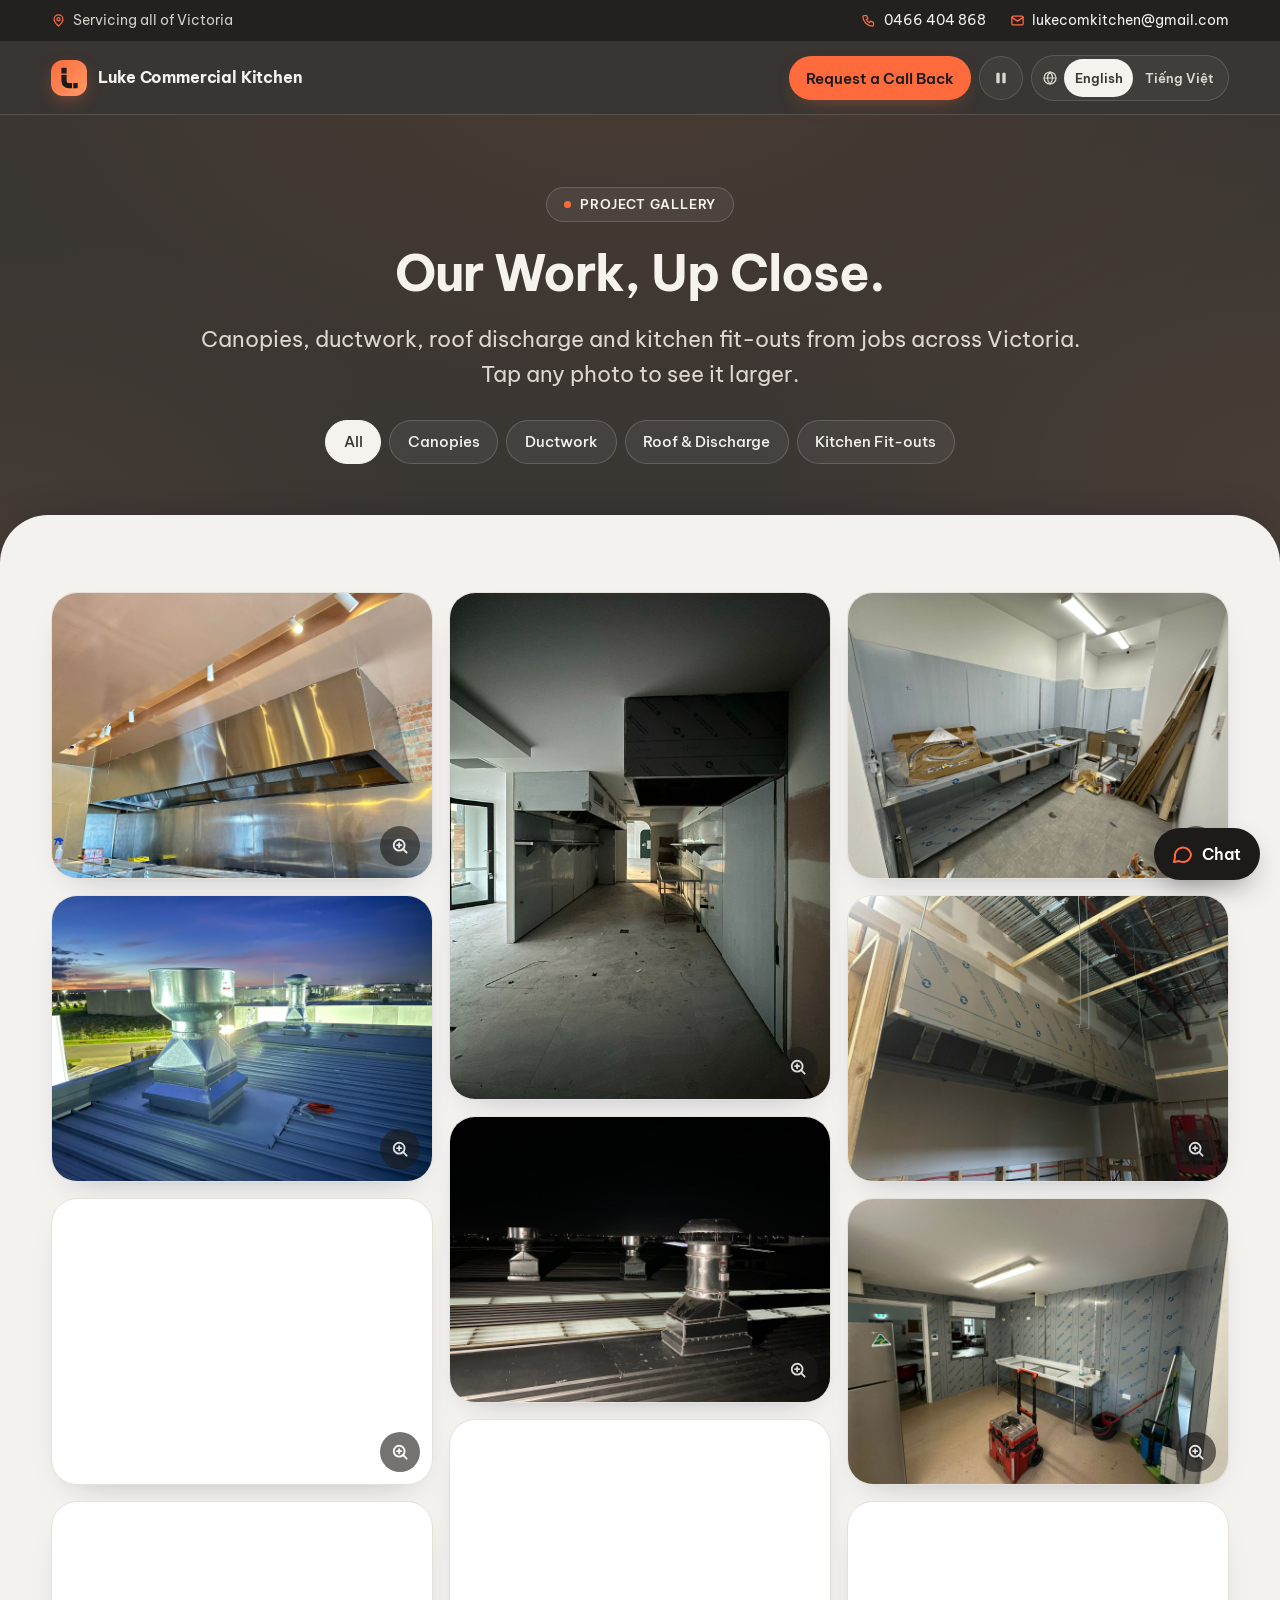
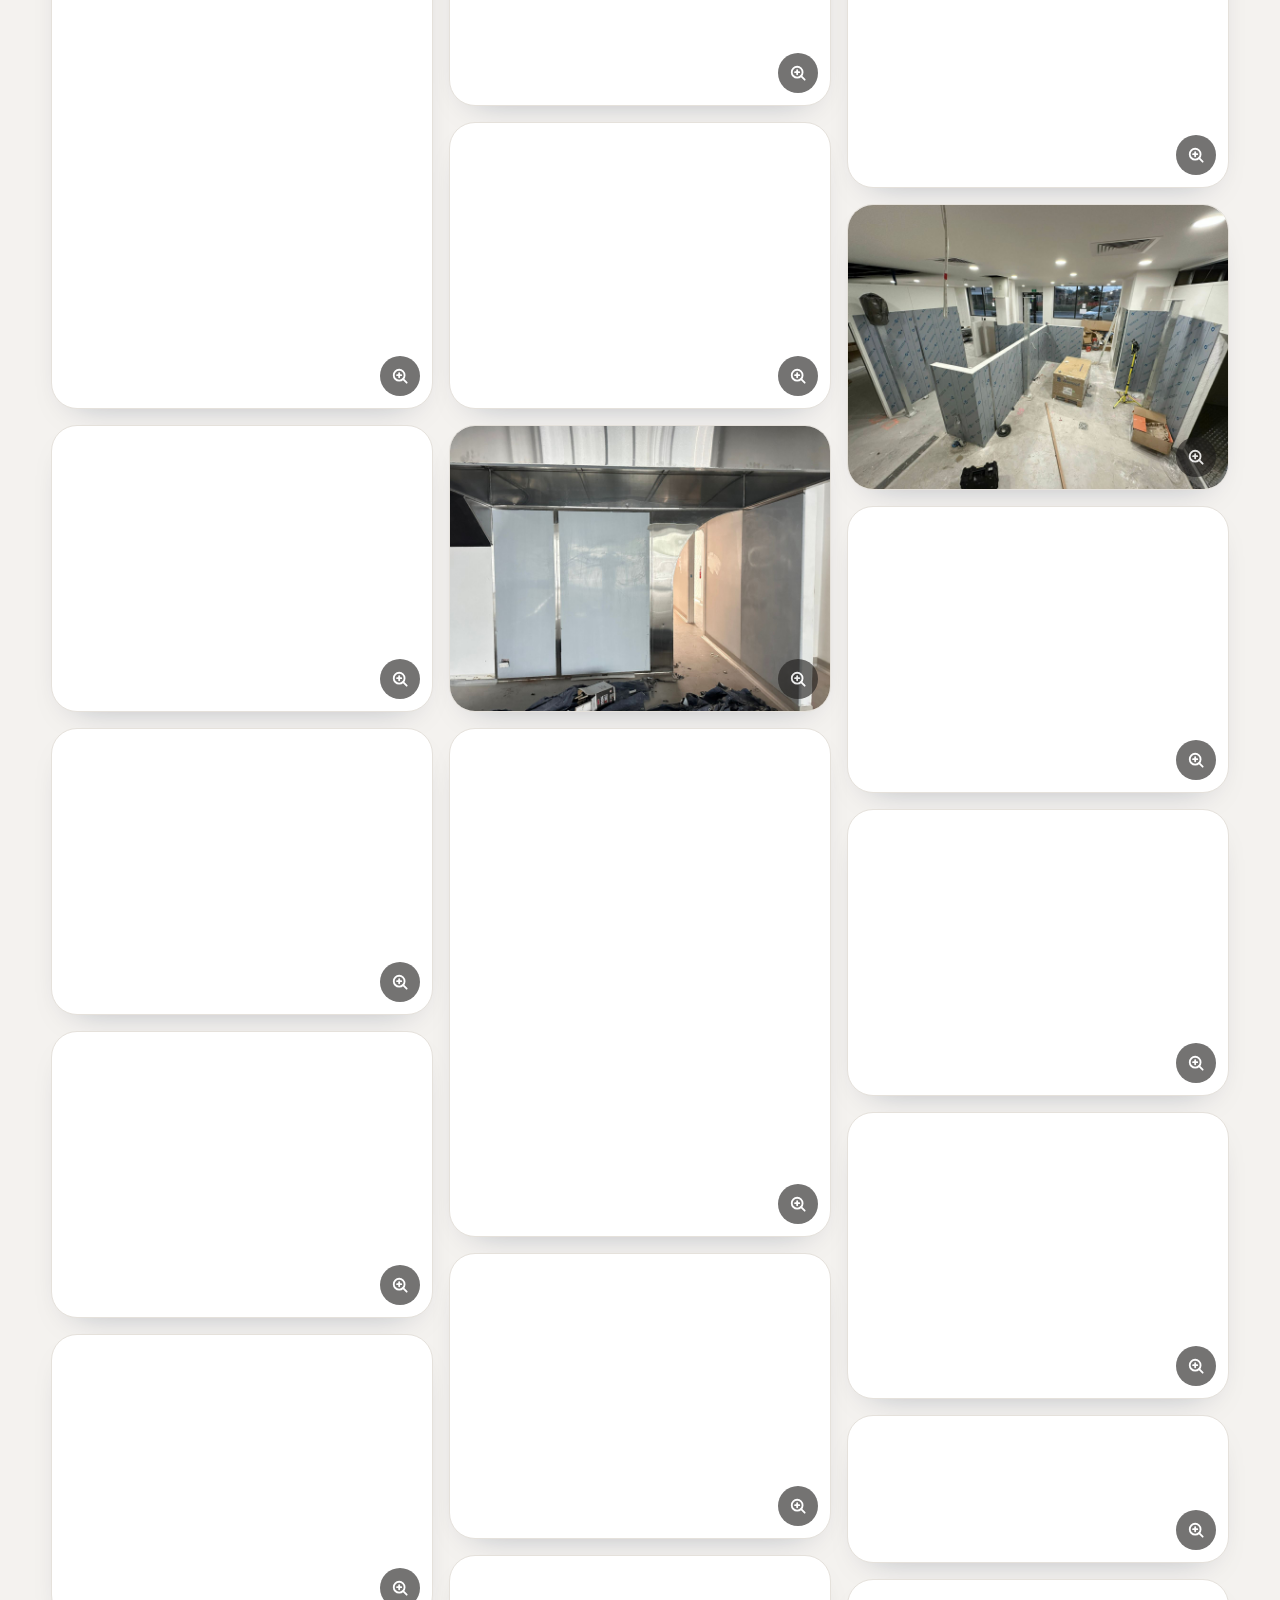
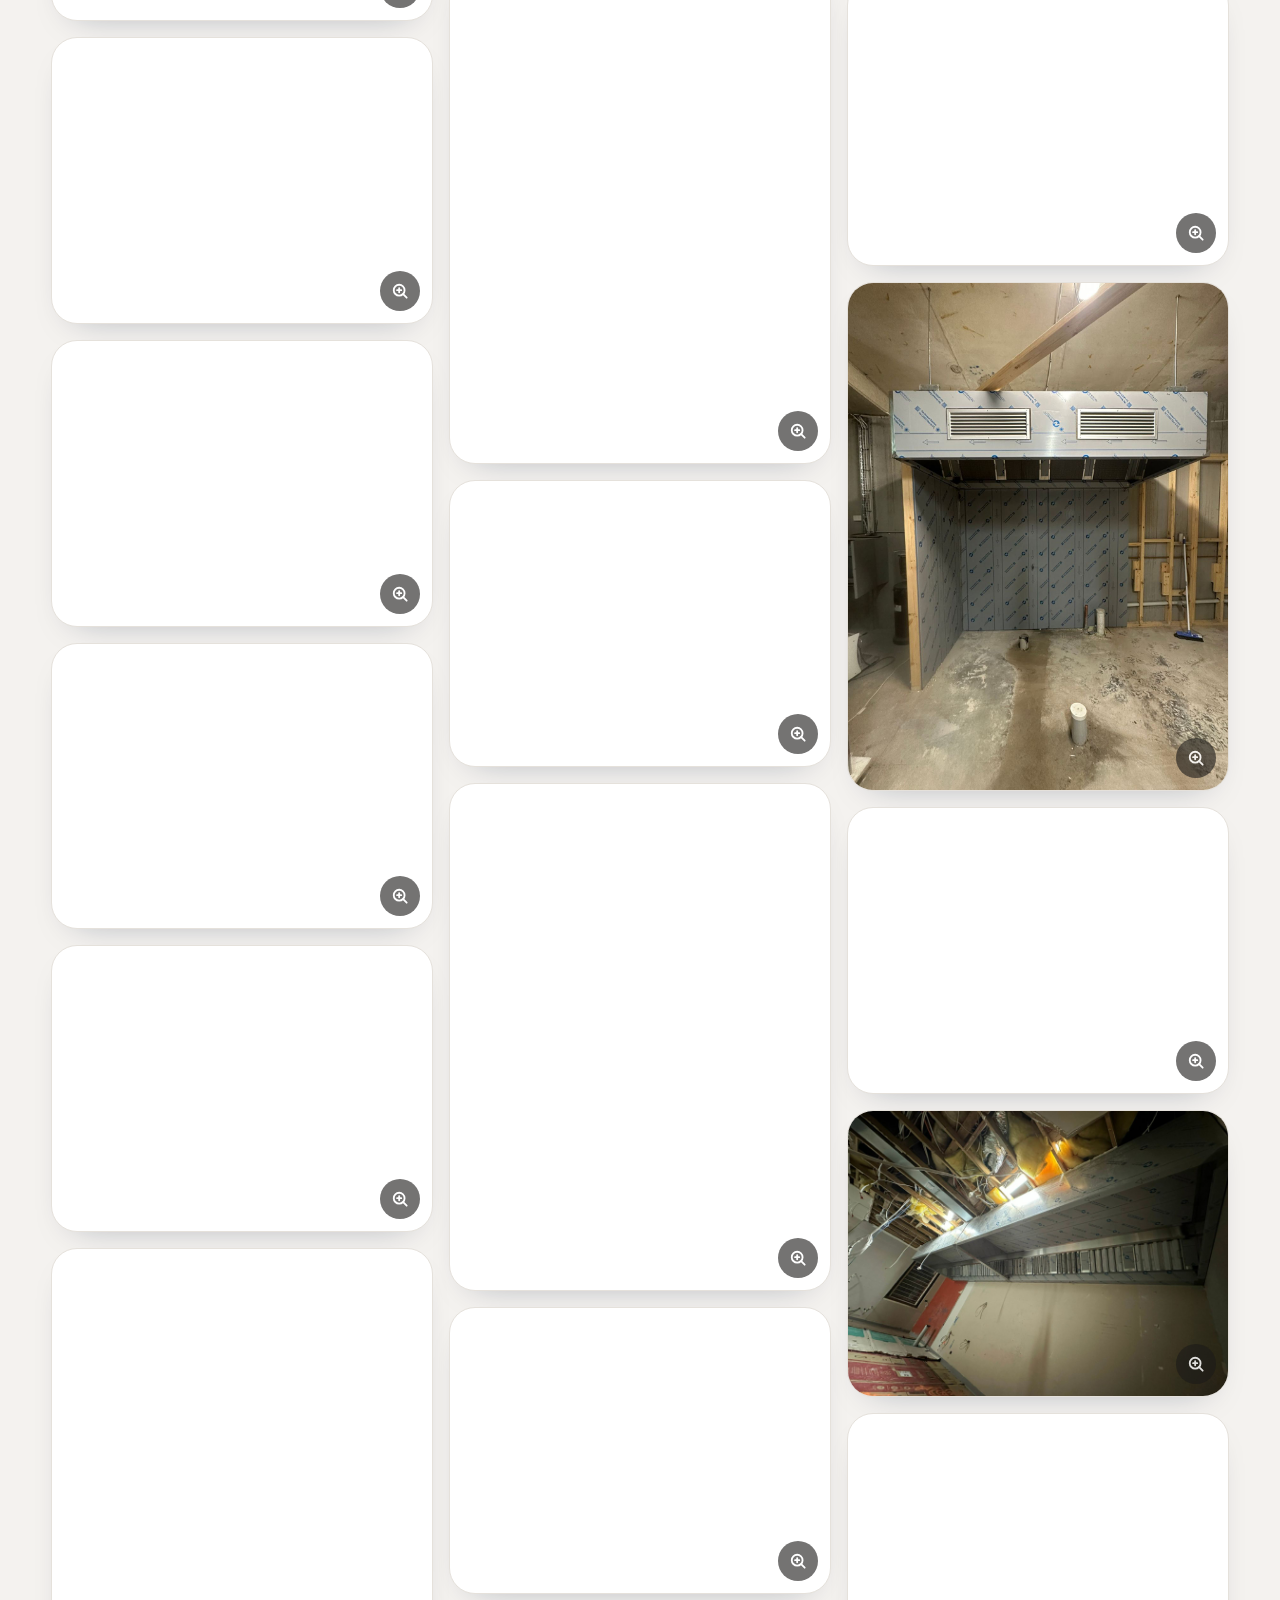
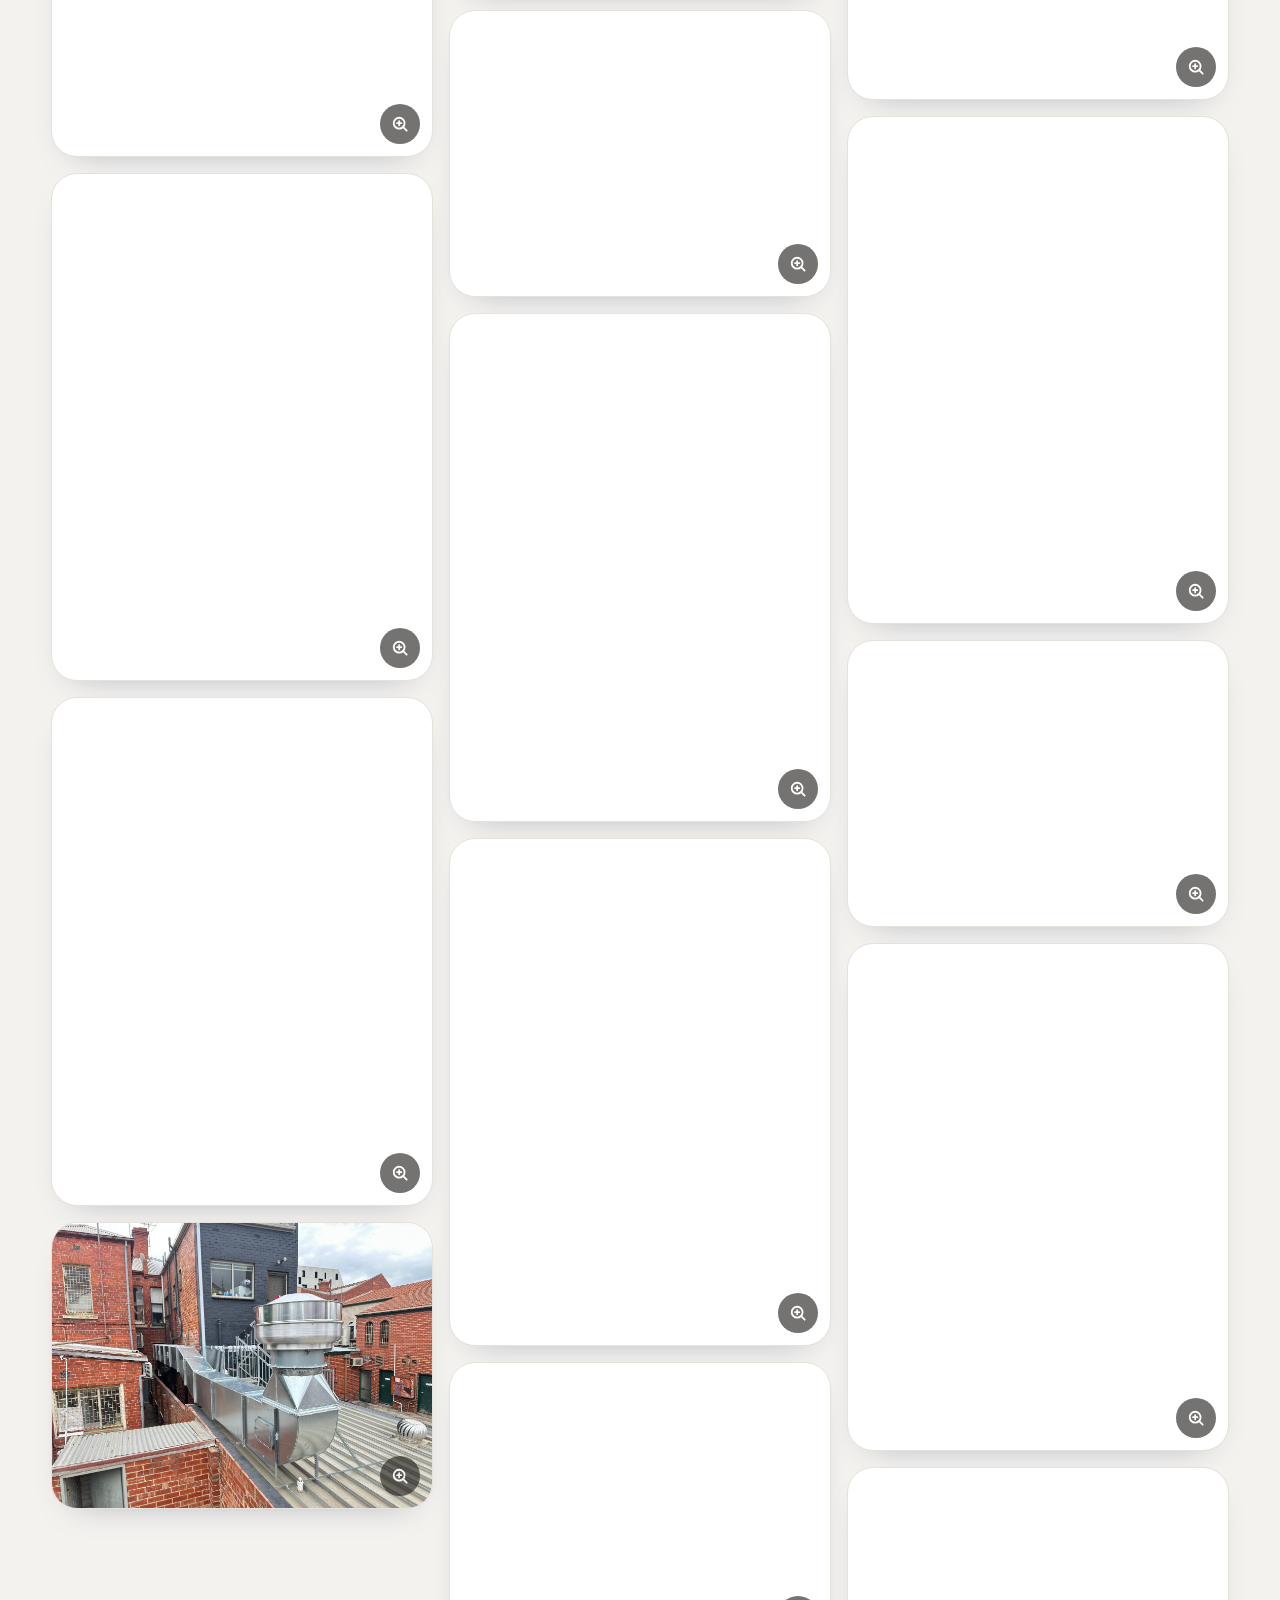
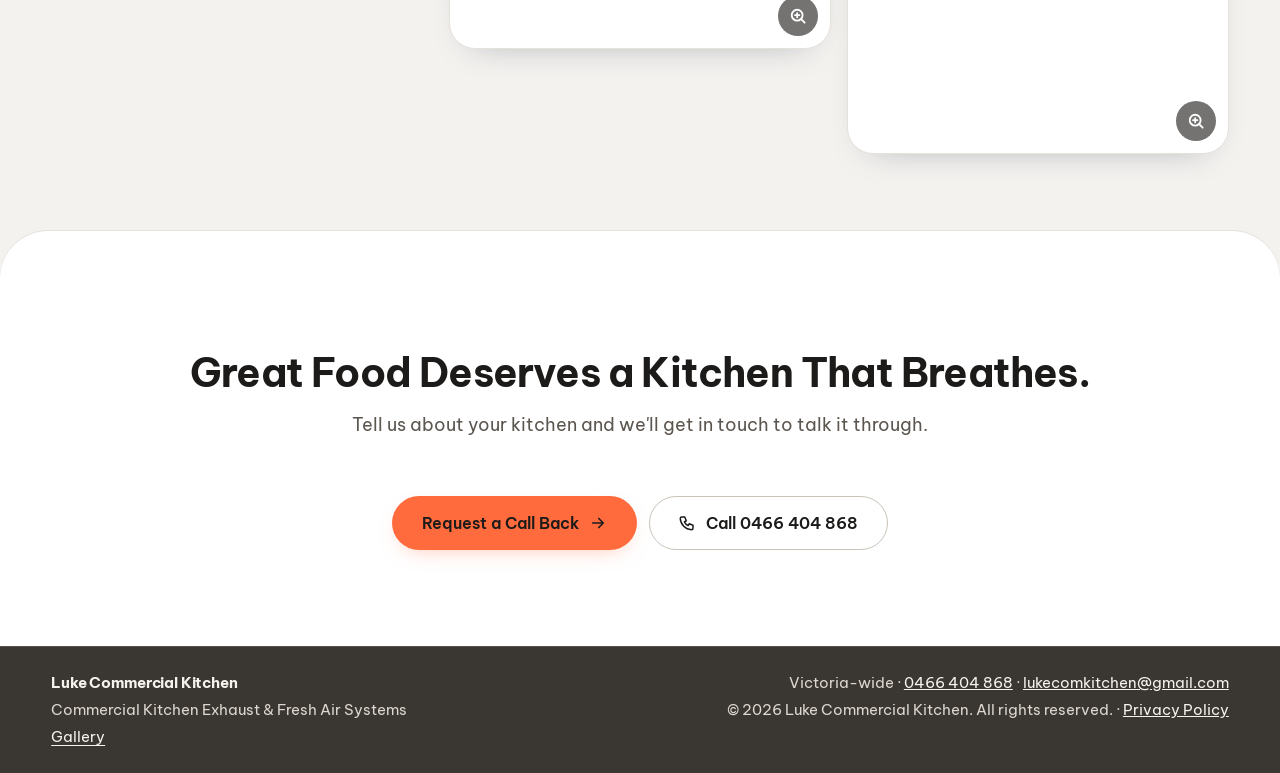
==== gallery/index.html @ a87a1fd7 "Google tag in every page head; track call, SMS and WhatsApp clicks - gtag.js for AW-18563134906 is n" ====
<!doctype html>
<html lang="en">
<head>
<meta charset="utf-8">
<meta name="viewport" content="width=device-width, initial-scale=1">
<!-- Google tag (gtag.js) -->
<script async src="https://www.googletagmanager.com/gtag/js?id=AW-18563134906"></script>
<script>
  window.dataLayer = window.dataLayer || [];
  function gtag(){dataLayer.push(arguments);}
  gtag('js', new Date());
  gtag('config', 'AW-18563134906');
</script>
<title>Project Gallery · Luke Commercial Kitchen · Commercial Kitchen Exhaust, Victoria</title>
<meta name="description" content="Photos of commercial kitchen canopies, ductwork, roof discharge and fit-outs fabricated and installed by Luke Commercial Kitchen across Victoria.">
<link rel="canonical" href="https://lukecomkitchen.com/gallery/">
<link rel="alternate" hreflang="en-AU" href="https://lukecomkitchen.com/gallery/">
<link rel="alternate" hreflang="vi" href="https://lukecomkitchen.com/vi/gallery/">
<link rel="alternate" hreflang="x-default" href="https://lukecomkitchen.com/gallery/">
<meta property="og:type" content="website">
<meta property="og:title" content="Project Gallery · Luke Commercial Kitchen · Commercial Kitchen Exhaust, Victoria">
<meta property="og:description" content="Photos of commercial kitchen canopies, ductwork, roof discharge and fit-outs fabricated and installed by Luke Commercial Kitchen across Victoria.">
<meta property="og:url" content="https://lukecomkitchen.com/gallery/">
<meta property="og:locale" content="en_AU">
<meta property="og:site_name" content="Luke Commercial Kitchen">
<meta property="og:image" content="https://lukecomkitchen.com/assets/og-en.jpg?v=420781b066">
<meta property="og:image:width" content="1200">
<meta property="og:image:height" content="630">
<meta property="og:image:alt" content="Luke Commercial Kitchen: commercial kitchen exhaust and fresh air systems in Melbourne and Victoria">
<meta name="twitter:card" content="summary_large_image">
<meta name="theme-color" content="#1C1B1A">
<link rel="icon" href="../assets/favicon.svg" type="image/svg+xml">
<link rel="preconnect" href="https://fonts.googleapis.com">
<link rel="preconnect" href="https://fonts.gstatic.com" crossorigin>
<link rel="stylesheet" href="https://fonts.googleapis.com/css2?family=Be+Vietnam+Pro:wght@400;500;600;700;800&amp;display=swap">
<link rel="stylesheet" href="../assets/styles.css?v=1e8f7547a5">
<script type="application/ld+json">{"@context":"https://schema.org","@type":"LocalBusiness","name":"Luke Commercial Kitchen","telephone":"+61466404868","url":"https://lukecomkitchen.com/gallery/","areaServed":{"@type":"State","name":"Victoria, Australia"},"description":"Commercial kitchen exhaust and fresh air systems, fabricated and installed across Melbourne and Victoria. Practical advice, neat workmanship. Call 0466 404 868.","email":"lukecomkitchen@gmail.com"}</script>
</head>
<body>
<div class="pg lang-en" id="top" data-lang="en" data-view="gallery" data-site="{&quot;badEmail&quot;:&quot;That email address doesn't look quite right. Please check it and try again.&quot;,&quot;required&quot;:&quot;Please add your name and a phone number or email so we can get back to you.&quot;,&quot;okSent&quot;:&quot;Thank you! We've received your request and will be in touch within 2 business days.&quot;,&quot;okSms&quot;:&quot;Your messaging app should open with your details ready to send – just press send. If it doesn't open, give us a call on&quot;,&quot;errSend&quot;:&quot;Sorry, something went wrong sending your request. Please try again, or call us on&quot;,&quot;sending&quot;:&quot;Sending…&quot;,&quot;smsHead&quot;:&quot;Call back request from the website&quot;,&quot;phone&quot;:&quot;0466 404 868&quot;,&quot;tel&quot;:&quot;tel:+61466404868&quot;,&quot;sms&quot;:&quot;sms:+61466404868&quot;,&quot;key&quot;:&quot;335a515e-727e-4c8e-8eaf-f16c578c7db8&quot;,&quot;company&quot;:&quot;Luke Commercial Kitchen&quot;,&quot;pause&quot;:&quot;Pause animation&quot;,&quot;play&quot;:&quot;Play animation&quot;,&quot;labels&quot;:{&quot;name&quot;:&quot;Your Name&quot;,&quot;phone&quot;:&quot;Phone&quot;,&quot;email&quot;:&quot;Email&quot;,&quot;suburb&quot;:&quot;Suburb&quot;,&quot;kitchen_type&quot;:&quot;Type of Kitchen&quot;,&quot;request&quot;:&quot;What would you like?&quot;,&quot;system&quot;:&quot;System needed&quot;,&quot;call_time&quot;:&quot;Best Time to Call&quot;,&quot;details&quot;:&quot;Project Details (Optional)&quot;}}">

  <div class="util" aria-label="Contact details">
    <div class="in util-in">
      <a href="tel:+61466404868"><svg width="15" height="15" viewBox="0 0 24 24" fill="none" stroke="currentColor" stroke-width="2" stroke-linecap="round" stroke-linejoin="round" aria-hidden="true"><path d="M5 4h4l2 5-2.5 1.5a11 11 0 0 0 5 5L15 13l5 2v4a2 2 0 0 1-2 2A16 16 0 0 1 3 6a2 2 0 0 1 2-2z"/></svg><span>0466 404 868</span></a>
      <a href="mailto:lukecomkitchen@gmail.com"><svg width="15" height="15" viewBox="0 0 24 24" fill="none" stroke="currentColor" stroke-width="2" stroke-linecap="round" stroke-linejoin="round" aria-hidden="true"><rect x="3" y="5" width="18" height="14" rx="2"/><path d="m3 7 9 6 9-6"/></svg><span class="util-full">lukecomkitchen@gmail.com</span><span class="util-short" aria-hidden="true">Email</span></a>
      <span class="util-area"><svg width="15" height="15" viewBox="0 0 24 24" fill="none" stroke="currentColor" stroke-width="2" stroke-linecap="round" stroke-linejoin="round" aria-hidden="true"><path d="M12 21s7-6.2 7-11a7 7 0 0 0-14 0c0 4.8 7 11 7 11z"/><circle cx="12" cy="10" r="2.5"/></svg><span>Servicing all of Victoria</span></span>
    </div>
  </div>

  <header class="top">
    <div class="in top-in">
      <a class="logo" href="../#top" aria-label="Luke Commercial Kitchen home">
        <span class="lg-mark"><svg width="26" height="26" viewBox="0 0 24 24" fill="none" stroke-linecap="round" aria-hidden="true"><path d="M5 2.5h4.8v12.2a2 2 0 0 0 2 2H20v4.8h-8.2A6.8 6.8 0 0 1 5 14.7z" fill="currentColor"/><path d="M5 8.4h4.8M15.4 16.7v4.8" stroke="#FF8A55" stroke-width="1.1"/></svg></span>
        <span class="lname">Luke <span class="lname2">Commercial Kitchen</span></span>
      </a>
      <nav class="nav" aria-label="Main menu">
        <a href="#top" aria-current="page">Gallery</a>
        <a href="../#why">Why Us</a>
        <a href="../#system">The System</a>
        <a href="../#process">Process</a>
        <a href="../#contact">Contact</a>
      </nav>
      <div class="top-r">
        <a class="btn btn-ghost btn-sm hdr-cta" href="tel:+61466404868"><svg width="18" height="18" viewBox="0 0 24 24" fill="none" stroke="currentColor" stroke-width="2" stroke-linecap="round" stroke-linejoin="round" aria-hidden="true"><path d="M5 4h4l2 5-2.5 1.5a11 11 0 0 0 5 5L15 13l5 2v4a2 2 0 0 1-2 2A16 16 0 0 1 3 6a2 2 0 0 1 2-2z"/></svg><span>0466 404 868</span></a>
        <a class="btn btn-primary btn-sm hdr-cta" href="../#contact">Request a Call Back</a>
        <button class="iconbtn js-motion" type="button" aria-label="Pause animation" title="Pause animation">
          <svg class="ic-pause" width="16" height="16" viewBox="0 0 24 24" fill="currentColor" aria-hidden="true"><rect x="5" y="4" width="5" height="16" rx="1.5"/><rect x="14" y="4" width="5" height="16" rx="1.5"/></svg>
          <svg class="ic-play" width="16" height="16" viewBox="0 0 24 24" fill="currentColor" aria-hidden="true"><path d="M7 4.5v15a1 1 0 0 0 1.5.9l12-7.5a1 1 0 0 0 0-1.8l-12-7.5A1 1 0 0 0 7 4.5z"/></svg>
        </button>
        <nav class="lang" aria-label="Language">
          <svg class="lang-ic" width="16" height="16" viewBox="0 0 24 24" fill="none" stroke="currentColor" stroke-width="1.8" stroke-linecap="round" stroke-linejoin="round" aria-hidden="true"><circle cx="12" cy="12" r="9"/><path d="M3 12h18M12 3c2.5 2.6 3.8 5.6 3.8 9s-1.3 6.4-3.8 9c-2.5-2.6-3.8-5.6-3.8-9S9.5 5.6 12 3z"/></svg>
          <a href="../gallery/" hreflang="en" lang="en" aria-current="page"><span class="lang-full">English</span><span class="lang-short" aria-hidden="true">EN</span></a>
          <a href="../vi/gallery/" hreflang="vi" lang="vi"><span class="lang-full">Tiếng Việt</span><span class="lang-short" aria-hidden="true">VI</span></a>
        </nav>
      </div>
    </div>
  </header>

  
  <main>
  <section class="hero dark gal-top">
    <div class="in">
      <p class="tag">Project gallery</p>
      <h1 class="h1 gal-h1">Our Work, Up Close.</h1>
      <p class="lede">Canopies, ductwork, roof discharge and kitchen fit-outs from jobs across Victoria. Tap any photo to see it larger.</p>
      <div class="gfilters" role="group" aria-label="Filter photos"><button type="button" class="gf" data-f="all" aria-pressed="true">All</button><button type="button" class="gf" data-f="canopies" aria-pressed="false">Canopies</button><button type="button" class="gf" data-f="ductwork" aria-pressed="false">Ductwork</button><button type="button" class="gf" data-f="roof" aria-pressed="false">Roof & Discharge</button><button type="button" class="gf" data-f="fitout" aria-pressed="false">Kitchen Fit-outs</button></div>
    </div>
  </section>
  <section class="sec sheet light alt gal-grid" id="work">
    <div class="in">
      <ul class="tiles masonry"><li class="tile" data-cat="canopies"><button class="ph tilebtn" type="button" data-full="../assets/photos/p51.jpg?v=cb03959642" data-alt="Finished stainless steel canopy with wall sheeting" aria-label="View larger photo: Finished stainless steel canopy with wall sheeting"><img class="pimg" src="../assets/photos/p51.jpg?v=cb03959642" alt="Finished stainless steel canopy with wall sheeting" width="1600" height="1200" loading="lazy" decoding="async"></button></li>
<li class="tile" data-cat="roof"><button class="ph tilebtn" type="button" data-full="../assets/photos/p59.jpg?v=84d01b4d13" data-alt="Rooftop exhaust discharge at dusk" aria-label="View larger photo: Rooftop exhaust discharge at dusk"><img class="pimg" src="../assets/photos/p59.jpg?v=84d01b4d13" alt="Rooftop exhaust discharge at dusk" width="1600" height="1200" loading="lazy" decoding="async"></button></li>
<li class="tile" data-cat="canopies"><button class="ph tilebtn" type="button" data-full="../assets/photos/p42.jpg?v=a6aab970ed" data-alt="Long canopy in a finished commercial kitchen" aria-label="View larger photo: Long canopy in a finished commercial kitchen"><img class="pimg" src="../assets/photos/p42.jpg?v=a6aab970ed" alt="Long canopy in a finished commercial kitchen" width="1024" height="768" loading="lazy" decoding="async"></button></li>
<li class="tile" data-cat="ductwork"><button class="ph tilebtn" type="button" data-full="../assets/photos/p39.jpg?v=91ad72ced3" data-alt="Galvanised exhaust riser on an external wall" aria-label="View larger photo: Galvanised exhaust riser on an external wall"><img class="pimg" src="../assets/photos/p39.jpg?v=91ad72ced3" alt="Galvanised exhaust riser on an external wall" width="1200" height="1600" loading="lazy" decoding="async"></button></li>
<li class="tile" data-cat="canopies"><button class="ph tilebtn" type="button" data-full="../assets/photos/p58.jpg?v=a8602c1f39" data-alt="Canopy with fresh air supply grilles and wall sheeting" aria-label="View larger photo: Canopy with fresh air supply grilles and wall sheeting"><img class="pimg" src="../assets/photos/p58.jpg?v=a8602c1f39" alt="Canopy with fresh air supply grilles and wall sheeting" width="1600" height="1200" loading="lazy" decoding="async"></button></li>
<li class="tile" data-cat="canopies"><button class="ph tilebtn" type="button" data-full="../assets/photos/p31.jpg?v=84a109afd4" data-alt="Canopy fabricated in our workshop, ready for delivery" aria-label="View larger photo: Canopy fabricated in our workshop, ready for delivery"><img class="pimg" src="../assets/photos/p31.jpg?v=84a109afd4" alt="Canopy fabricated in our workshop, ready for delivery" width="1600" height="1200" loading="lazy" decoding="async"></button></li>
<li class="tile" data-cat="roof"><button class="ph tilebtn" type="button" data-full="../assets/photos/p38.jpg?v=7e31c3312d" data-alt="Exhaust fan and ductwork on a roof beside solar panels" aria-label="View larger photo: Exhaust fan and ductwork on a roof beside solar panels"><img class="pimg" src="../assets/photos/p38.jpg?v=7e31c3312d" alt="Exhaust fan and ductwork on a roof beside solar panels" width="1600" height="1200" loading="lazy" decoding="async"></button></li>
<li class="tile" data-cat="ductwork"><button class="ph tilebtn" type="button" data-full="../assets/photos/p49.jpg?v=183fe516a2" data-alt="Large ductwork rising to a high warehouse ceiling" aria-label="View larger photo: Large ductwork rising to a high warehouse ceiling"><img class="pimg" src="../assets/photos/p49.jpg?v=183fe516a2" alt="Large ductwork rising to a high warehouse ceiling" width="1600" height="1200" loading="lazy" decoding="async"></button></li>
<li class="tile" data-cat="canopies"><button class="ph tilebtn" type="button" data-full="../assets/photos/p02.jpg?v=60005ccc2f" data-alt="Stainless steel canopy and wall sheet" aria-label="View larger photo: Stainless steel canopy and wall sheet"><img class="pimg" src="../assets/photos/p02.jpg?v=60005ccc2f" alt="Stainless steel canopy and wall sheet" width="1600" height="1200" loading="lazy" decoding="async"></button></li>
<li class="tile" data-cat="roof"><button class="ph tilebtn" type="button" data-full="../assets/photos/p44.jpg?v=3ee9486850" data-alt="Two exhaust cowls on a grey metal roof" aria-label="View larger photo: Two exhaust cowls on a grey metal roof"><img class="pimg" src="../assets/photos/p44.jpg?v=3ee9486850" alt="Two exhaust cowls on a grey metal roof" width="1600" height="1200" loading="lazy" decoding="async"></button></li>
<li class="tile" data-cat="ductwork"><button class="ph tilebtn" type="button" data-full="../assets/photos/p40.jpg?v=ef458c6939" data-alt="Canopy and twin risers in a warehouse kitchen" aria-label="View larger photo: Canopy and twin risers in a warehouse kitchen"><img class="pimg" src="../assets/photos/p40.jpg?v=ef458c6939" alt="Canopy and twin risers in a warehouse kitchen" width="1600" height="1200" loading="lazy" decoding="async"></button></li>
<li class="tile" data-cat="canopies"><button class="ph tilebtn" type="button" data-full="../assets/photos/p46.jpg?v=f21345e845" data-alt="Long canopy in a bright commercial kitchen" aria-label="View larger photo: Long canopy in a bright commercial kitchen"><img class="pimg" src="../assets/photos/p46.jpg?v=f21345e845" alt="Long canopy in a bright commercial kitchen" width="1600" height="1200" loading="lazy" decoding="async"></button></li>
<li class="tile" data-cat="roof"><button class="ph tilebtn" type="button" data-full="../assets/photos/p60.jpg?v=636b359850" data-alt="Rooftop exhaust fan in the country" aria-label="View larger photo: Rooftop exhaust fan in the country"><img class="pimg" src="../assets/photos/p60.jpg?v=636b359850" alt="Rooftop exhaust fan in the country" width="1200" height="1600" loading="lazy" decoding="async"></button></li>
<li class="tile" data-cat="ductwork"><button class="ph tilebtn" type="button" data-full="../assets/photos/p08.jpg?v=e663390f65" data-alt="Twin ducts running up a brick wall" aria-label="View larger photo: Twin ducts running up a brick wall"><img class="pimg" src="../assets/photos/p08.jpg?v=e663390f65" alt="Twin ducts running up a brick wall" width="1200" height="1600" loading="lazy" decoding="async"></button></li>
<li class="tile" data-cat="canopies"><button class="ph tilebtn" type="button" data-full="../assets/photos/p17.jpg?v=07aa0daca0" data-alt="Canopy over twin tandoor ovens" aria-label="View larger photo: Canopy over twin tandoor ovens"><img class="pimg" src="../assets/photos/p17.jpg?v=07aa0daca0" alt="Canopy over twin tandoor ovens" width="1200" height="1600" loading="lazy" decoding="async"></button></li>
<li class="tile" data-cat="roof"><button class="ph tilebtn" type="button" data-full="../assets/photos/p54.jpg?v=36f4c8a67d" data-alt="Rooftop fan and ductwork among brick buildings" aria-label="View larger photo: Rooftop fan and ductwork among brick buildings"><img class="pimg" src="../assets/photos/p54.jpg?v=36f4c8a67d" alt="Rooftop fan and ductwork among brick buildings" width="1500" height="1125" loading="lazy" decoding="async"></button></li>
<li class="tile" data-cat="fitout"><button class="ph tilebtn" type="button" data-full="../assets/photos/p10.jpg?v=d8d2b6f361" data-alt="Kitchen with two canopies and wall sheeting" aria-label="View larger photo: Kitchen with two canopies and wall sheeting"><img class="pimg" src="../assets/photos/p10.jpg?v=d8d2b6f361" alt="Kitchen with two canopies and wall sheeting" width="1200" height="1600" loading="lazy" decoding="async"></button></li>
<li class="tile" data-cat="roof"><button class="ph tilebtn" type="button" data-full="../assets/photos/p41.jpg?v=4a173971dd" data-alt="Three exhaust discharges on a roof at night" aria-label="View larger photo: Three exhaust discharges on a roof at night"><img class="pimg" src="../assets/photos/p41.jpg?v=4a173971dd" alt="Three exhaust discharges on a roof at night" width="1600" height="1200" loading="lazy" decoding="async"></button></li>
<li class="tile" data-cat="canopies"><button class="ph tilebtn" type="button" data-full="../assets/photos/p09.jpg?v=697fdf7bb1" data-alt="Island canopy with grease filters" aria-label="View larger photo: Island canopy with grease filters"><img class="pimg" src="../assets/photos/p09.jpg?v=697fdf7bb1" alt="Island canopy with grease filters" width="1600" height="1200" loading="lazy" decoding="async"></button></li>
<li class="tile" data-cat="roof"><button class="ph tilebtn" type="button" data-full="../assets/photos/p48.jpg?v=5b2b60ecab" data-alt="Exhaust fan and ductwork on a commercial roof" aria-label="View larger photo: Exhaust fan and ductwork on a commercial roof"><img class="pimg" src="../assets/photos/p48.jpg?v=5b2b60ecab" alt="Exhaust fan and ductwork on a commercial roof" width="1600" height="1200" loading="lazy" decoding="async"></button></li>
<li class="tile" data-cat="fitout"><button class="ph tilebtn" type="button" data-full="../assets/photos/p53.jpg?v=c7f87a4869" data-alt="Stainless wall sheeting with a curved archway" aria-label="View larger photo: Stainless wall sheeting with a curved archway"><img class="pimg" src="../assets/photos/p53.jpg?v=c7f87a4869" alt="Stainless wall sheeting with a curved archway" width="1600" height="1200" loading="lazy" decoding="async"></button></li>
<li class="tile" data-cat="ductwork"><button class="ph tilebtn" type="button" data-full="../assets/photos/p03.jpg?v=abe2db60f8" data-alt="Galvanised duct riser with a curved bend" aria-label="View larger photo: Galvanised duct riser with a curved bend"><img class="pimg" src="../assets/photos/p03.jpg?v=abe2db60f8" alt="Galvanised duct riser with a curved bend" width="1200" height="1600" loading="lazy" decoding="async"></button></li>
<li class="tile" data-cat="roof"><button class="ph tilebtn" type="button" data-full="../assets/photos/p07.jpg?v=fae705e1ce" data-alt="Exhaust discharge cowl on a corrugated roof" aria-label="View larger photo: Exhaust discharge cowl on a corrugated roof"><img class="pimg" src="../assets/photos/p07.jpg?v=fae705e1ce" alt="Exhaust discharge cowl on a corrugated roof" width="1600" height="1200" loading="lazy" decoding="async"></button></li>
<li class="tile" data-cat="canopies"><button class="ph tilebtn" type="button" data-full="../assets/photos/p57.jpg?v=e635aedc18" data-alt="Compact canopy with wall sheeting" aria-label="View larger photo: Compact canopy with wall sheeting"><img class="pimg" src="../assets/photos/p57.jpg?v=e635aedc18" alt="Compact canopy with wall sheeting" width="1200" height="1600" loading="lazy" decoding="async"></button></li>
<li class="tile" data-cat="ductwork"><button class="ph tilebtn" type="button" data-full="../assets/photos/p45.jpg?v=c4deea478b" data-alt="Canopy with ductwork rising into the ceiling" aria-label="View larger photo: Canopy with ductwork rising into the ceiling"><img class="pimg" src="../assets/photos/p45.jpg?v=c4deea478b" alt="Canopy with ductwork rising into the ceiling" width="1600" height="1200" loading="lazy" decoding="async"></button></li>
<li class="tile" data-cat="roof"><button class="ph tilebtn" type="button" data-full="../assets/photos/p16.jpg?v=2b73be28c9" data-alt="Exhaust ductwork on a city rooftop" aria-label="View larger photo: Exhaust ductwork on a city rooftop"><img class="pimg" src="../assets/photos/p16.jpg?v=2b73be28c9" alt="Exhaust ductwork on a city rooftop" width="1125" height="1500" loading="lazy" decoding="async"></button></li>
<li class="tile" data-cat="canopies"><button class="ph tilebtn" type="button" data-full="../assets/photos/p52.jpg?v=2f2f5dd2a0" data-alt="Long canopy with grease filters" aria-label="View larger photo: Long canopy with grease filters"><img class="pimg" src="../assets/photos/p52.jpg?v=2f2f5dd2a0" alt="Long canopy with grease filters" width="1600" height="1200" loading="lazy" decoding="async"></button></li>
<li class="tile" data-cat="fitout"><button class="ph tilebtn" type="button" data-full="../assets/photos/p36.jpg?v=f4f25edb93" data-alt="Stainless steel benches and wall sheeting in a new fit-out" aria-label="View larger photo: Stainless steel benches and wall sheeting in a new fit-out"><img class="pimg" src="../assets/photos/p36.jpg?v=f4f25edb93" alt="Stainless steel benches and wall sheeting in a new fit-out" width="1600" height="1200" loading="lazy" decoding="async"></button></li>
<li class="tile" data-cat="roof"><button class="ph tilebtn" type="button" data-full="../assets/photos/p20.jpg?v=68e4aff638" data-alt="Two exhaust stacks on a roof at night" aria-label="View larger photo: Two exhaust stacks on a roof at night"><img class="pimg" src="../assets/photos/p20.jpg?v=68e4aff638" alt="Two exhaust stacks on a roof at night" width="1200" height="1600" loading="lazy" decoding="async"></button></li>
<li class="tile" data-cat="canopies"><button class="ph tilebtn" type="button" data-full="../assets/photos/p01.jpg?v=7e100356c5" data-alt="Canopy with stainless wall sheet below" aria-label="View larger photo: Canopy with stainless wall sheet below"><img class="pimg" src="../assets/photos/p01.jpg?v=7e100356c5" alt="Canopy with stainless wall sheet below" width="1200" height="1600" loading="lazy" decoding="async"></button></li>
<li class="tile" data-cat="ductwork"><button class="ph tilebtn" type="button" data-full="../assets/photos/p56.jpg?v=0d34c30ee3" data-alt="Ductwork run across a concrete ceiling" aria-label="View larger photo: Ductwork run across a concrete ceiling"><img class="pimg" src="../assets/photos/p56.jpg?v=0d34c30ee3" alt="Ductwork run across a concrete ceiling" width="1600" height="1200" loading="lazy" decoding="async"></button></li>
<li class="tile" data-cat="fitout"><button class="ph tilebtn" type="button" data-full="../assets/photos/p21.jpg?v=19225973b3" data-alt="Wash-up area with stainless sink and wall sheeting" aria-label="View larger photo: Wash-up area with stainless sink and wall sheeting"><img class="pimg" src="../assets/photos/p21.jpg?v=19225973b3" alt="Wash-up area with stainless sink and wall sheeting" width="1600" height="1200" loading="lazy" decoding="async"></button></li>
<li class="tile" data-cat="canopies"><button class="ph tilebtn" type="button" data-full="../assets/photos/p26.jpg?v=0d792236a3" data-alt="Long canopy mounted high, protective film still on" aria-label="View larger photo: Long canopy mounted high, protective film still on"><img class="pimg" src="../assets/photos/p26.jpg?v=0d792236a3" alt="Long canopy mounted high, protective film still on" width="1600" height="1200" loading="lazy" decoding="async"></button></li>
<li class="tile" data-cat="fitout"><button class="ph tilebtn" type="button" data-full="../assets/photos/p30.jpg?v=ec4ccefc26" data-alt="Small kitchen lined with stainless sheeting and a sink" aria-label="View larger photo: Small kitchen lined with stainless sheeting and a sink"><img class="pimg" src="../assets/photos/p30.jpg?v=ec4ccefc26" alt="Small kitchen lined with stainless sheeting and a sink" width="1600" height="1200" loading="lazy" decoding="async"></button></li>
<li class="tile" data-cat="canopies"><button class="ph tilebtn" type="button" data-full="../assets/photos/p05.jpg?v=5653af74ce" data-alt="Canopy with filters installed, protective film still on" aria-label="View larger photo: Canopy with filters installed, protective film still on"><img class="pimg" src="../assets/photos/p05.jpg?v=5653af74ce" alt="Canopy with filters installed, protective film still on" width="1600" height="1200" loading="lazy" decoding="async"></button></li>
<li class="tile" data-cat="fitout"><button class="ph tilebtn" type="button" data-full="../assets/photos/p32.jpg?v=e616cbefc8" data-alt="Large kitchen fit-out with wall sheeting" aria-label="View larger photo: Large kitchen fit-out with wall sheeting"><img class="pimg" src="../assets/photos/p32.jpg?v=e616cbefc8" alt="Large kitchen fit-out with wall sheeting" width="1600" height="1200" loading="lazy" decoding="async"></button></li>
<li class="tile" data-cat="canopies"><button class="ph tilebtn" type="button" data-full="../assets/photos/p35.jpg?v=6e004c79fe" data-alt="New canopy in a working kitchen" aria-label="View larger photo: New canopy in a working kitchen"><img class="pimg" src="../assets/photos/p35.jpg?v=6e004c79fe" alt="New canopy in a working kitchen" width="1600" height="1200" loading="lazy" decoding="async"></button></li>
<li class="tile" data-cat="fitout"><button class="ph tilebtn" type="button" data-full="../assets/photos/p43.jpg?v=4aa6efd93a" data-alt="Wall sheeting under a canopy, ceiling in progress" aria-label="View larger photo: Wall sheeting under a canopy, ceiling in progress"><img class="pimg" src="../assets/photos/p43.jpg?v=4aa6efd93a" alt="Wall sheeting under a canopy, ceiling in progress" width="1600" height="1200" loading="lazy" decoding="async"></button></li>
<li class="tile" data-cat="canopies"><button class="ph tilebtn" type="button" data-full="../assets/photos/p27.jpg?v=4d48433cd1" data-alt="Canopy and wall sheeting under exposed services" aria-label="View larger photo: Canopy and wall sheeting under exposed services"><img class="pimg" src="../assets/photos/p27.jpg?v=4d48433cd1" alt="Canopy and wall sheeting under exposed services" width="1600" height="1200" loading="lazy" decoding="async"></button></li>
<li class="tile" data-cat="fitout"><button class="ph tilebtn" type="button" data-full="../assets/photos/p50.jpg?v=5a0871df5e" data-alt="New stainless shelving in a working kitchen" aria-label="View larger photo: New stainless shelving in a working kitchen"><img class="pimg" src="../assets/photos/p50.jpg?v=5a0871df5e" alt="New stainless shelving in a working kitchen" width="1600" height="616" loading="lazy" decoding="async"></button></li>
<li class="tile" data-cat="fitout"><button class="ph tilebtn" type="button" data-full="../assets/photos/p04.jpg?v=b7a0e7e5f3" data-alt="Kitchen fit-out with ceiling grilles" aria-label="View larger photo: Kitchen fit-out with ceiling grilles"><img class="pimg" src="../assets/photos/p04.jpg?v=b7a0e7e5f3" alt="Kitchen fit-out with ceiling grilles" width="1600" height="1200" loading="lazy" decoding="async"></button></li>
<li class="tile" data-cat="canopies"><button class="ph tilebtn" type="button" data-full="../assets/photos/p37.jpg?v=63999c572e" data-alt="Canopy with wall sheeting, film still on" aria-label="View larger photo: Canopy with wall sheeting, film still on"><img class="pimg" src="../assets/photos/p37.jpg?v=63999c572e" alt="Canopy with wall sheeting, film still on" width="1200" height="1600" loading="lazy" decoding="async"></button></li>
<li class="tile" data-cat="fitout"><button class="ph tilebtn" type="button" data-full="../assets/photos/p29.jpg?v=13d99d3d0d" data-alt="Room fully lined with stainless sheeting" aria-label="View larger photo: Room fully lined with stainless sheeting"><img class="pimg" src="../assets/photos/p29.jpg?v=13d99d3d0d" alt="Room fully lined with stainless sheeting" width="1600" height="1200" loading="lazy" decoding="async"></button></li>
<li class="tile" data-cat="canopies"><button class="ph tilebtn" type="button" data-full="../assets/photos/p34.jpg?v=4be909ad36" data-alt="Long canopy seen from below" aria-label="View larger photo: Long canopy seen from below"><img class="pimg" src="../assets/photos/p34.jpg?v=4be909ad36" alt="Long canopy seen from below" width="1600" height="1200" loading="lazy" decoding="async"></button></li>
<li class="tile" data-cat="fitout"><button class="ph tilebtn" type="button" data-full="../assets/photos/p47.jpg?v=07d25293bb" data-alt="Small kitchen with a corner canopy" aria-label="View larger photo: Small kitchen with a corner canopy"><img class="pimg" src="../assets/photos/p47.jpg?v=07d25293bb" alt="Small kitchen with a corner canopy" width="1600" height="1200" loading="lazy" decoding="async"></button></li>
<li class="tile" data-cat="canopies"><button class="ph tilebtn" type="button" data-full="../assets/photos/p19.jpg?v=d612cc4148" data-alt="Canopy and wall sheet on a feature wall" aria-label="View larger photo: Canopy and wall sheet on a feature wall"><img class="pimg" src="../assets/photos/p19.jpg?v=d612cc4148" alt="Canopy and wall sheet on a feature wall" width="1200" height="1600" loading="lazy" decoding="async"></button></li>
<li class="tile" data-cat="fitout"><button class="ph tilebtn" type="button" data-full="../assets/photos/p28.jpg?v=6aa3609a65" data-alt="Canopy upgrade with new wall sheeting" aria-label="View larger photo: Canopy upgrade with new wall sheeting"><img class="pimg" src="../assets/photos/p28.jpg?v=6aa3609a65" alt="Canopy upgrade with new wall sheeting" width="1600" height="1200" loading="lazy" decoding="async"></button></li>
<li class="tile" data-cat="canopies"><button class="ph tilebtn" type="button" data-full="../assets/photos/p55.jpg?v=b35c17ab33" data-alt="Canopy with wall sheeting during construction" aria-label="View larger photo: Canopy with wall sheeting during construction"><img class="pimg" src="../assets/photos/p55.jpg?v=b35c17ab33" alt="Canopy with wall sheeting during construction" width="1200" height="1600" loading="lazy" decoding="async"></button></li>
<li class="tile" data-cat="fitout"><button class="ph tilebtn" type="button" data-full="../assets/photos/p18.jpg?v=a2d474f877" data-alt="Canopy with a long run of wall sheeting" aria-label="View larger photo: Canopy with a long run of wall sheeting"><img class="pimg" src="../assets/photos/p18.jpg?v=a2d474f877" alt="Canopy with a long run of wall sheeting" width="1600" height="1200" loading="lazy" decoding="async"></button></li></ul>
      <dialog class="lb" aria-label="Our work"><img class="lbimg" src="" alt=""><button class="lbbtn lbclose" type="button" aria-label="Close">&times;</button><button class="lbbtn lbprev" type="button" aria-label="Previous photo">&#8249;</button><button class="lbbtn lbnext" type="button" aria-label="Next photo">&#8250;</button></dialog>
    </div>
  </section>
  <section class="sec sheet dark gal-cta" id="contact">
    <div class="in">
      <div class="shead"><h2 class="h2">Great Food Deserves a Kitchen That Breathes.</h2><p class="sub">Tell us about your kitchen and we'll get in touch to talk it through.</p></div>
      <div class="center gal-ctabtns"><a class="btn btn-primary" href="../#contact">Request a Call Back <svg class="arr" width="18" height="18" viewBox="0 0 24 24" fill="none" stroke="currentColor" stroke-width="2.2" stroke-linecap="round" stroke-linejoin="round" aria-hidden="true"><path d="M5 12h14M13 6l6 6-6 6"/></svg></a><a class="btn btn-ghost" href="tel:+61466404868"><svg width="18" height="18" viewBox="0 0 24 24" fill="none" stroke="currentColor" stroke-width="2" stroke-linecap="round" stroke-linejoin="round" aria-hidden="true"><path d="M5 4h4l2 5-2.5 1.5a11 11 0 0 0 5 5L15 13l5 2v4a2 2 0 0 1-2 2A16 16 0 0 1 3 6a2 2 0 0 1 2-2z"/></svg> Call 0466 404 868</a></div>
    </div>
  </section>
  </main>
  <footer class="foot dark">
    <div class="in">
      <div class="foot-l"><strong class="foot-name">Luke Commercial Kitchen</strong><span>Commercial Kitchen Exhaust & Fresh Air Systems</span><span><a href="#top">Gallery</a></span></div>
      <div class="foot-r"><span>Victoria-wide · <a href="tel:+61466404868">0466 404 868</a> · <a href="mailto:lukecomkitchen@gmail.com">lukecomkitchen@gmail.com</a></span><span>© 2026 Luke Commercial Kitchen. All rights reserved. · <a href="../privacy/">Privacy Policy</a></span></div>
    </div>
  </footer>

  <div class="chatfab">
    <div class="chat-menu" role="group" aria-label="Message Luke" hidden>
      <p class="chat-title">Message Luke</p>
      <a class="chat-opt chat-wa" href="https://wa.me/61466404868?text=Hi%20Luke%2C%20I'd%20like%20to%20ask%20about%20a%20kitchen%20exhaust%20%2F%20fresh%20air%20system." target="_blank" rel="noopener"><svg width="22" height="22" viewBox="0 0 24 24" aria-hidden="true"><path fill="currentColor" d="M12 2a10 10 0 0 0-8.6 15.1L2 22l5-1.3A10 10 0 1 0 12 2zm0 18.2a8.2 8.2 0 0 1-4.2-1.2l-.3-.2-3 .8.8-2.9-.2-.3A8.2 8.2 0 1 1 12 20.2zm4.5-6.1c-.2-.1-1.5-.7-1.7-.8s-.4-.1-.6.1-.6.8-.8 1-.3.2-.5.1a6.7 6.7 0 0 1-3.3-2.9c-.2-.4.2-.4.7-1.3.1-.2 0-.3 0-.4l-.8-1.8c-.2-.5-.4-.4-.6-.4h-.5a1 1 0 0 0-.7.3 3 3 0 0 0-.9 2.2 5.2 5.2 0 0 0 1.1 2.8 11.9 11.9 0 0 0 4.6 4c1.7.7 2.3.8 3.2.7a2.7 2.7 0 0 0 1.8-1.3 2.2 2.2 0 0 0 .2-1.3c-.1-.1-.2-.2-.5-.3z"/></svg><span>WhatsApp</span></a>
      <a class="chat-opt chat-sms" href="sms:+61466404868"><svg width="22" height="22" viewBox="0 0 24 24" fill="none" stroke="currentColor" stroke-width="2" stroke-linecap="round" stroke-linejoin="round" aria-hidden="true"><path d="M4 5h16v11H10l-4 4v-4H4z"/><path d="M8 10h8M8 13h5"/></svg><span>Text message (SMS)</span></a>
      <p class="chat-desk">Or text <strong>0466 404 868</strong> from your phone.</p>
      <p class="chat-quick">Or send a quick message here</p>
      <form class="chat-form js-enquiry" novalidate>
        <input type="hidden" name="source" value="Chat quick message (EN)">
        <label class="sr-only" for="chat-name">Your name</label>
        <input id="chat-name" type="text" name="name" autocomplete="name" placeholder="Your name">
        <label class="sr-only" for="chat-contact">Phone or email</label>
        <input id="chat-contact" type="text" name="contact" autocomplete="tel" placeholder="Phone or email">
        <label class="sr-only" for="chat-msg">Your message</label>
        <textarea id="chat-msg" name="details" rows="3" placeholder="What can Luke help you with?"></textarea>
        <button class="btn btn-primary btn-sm" type="submit">Send message</button>
      </form>
      <p class="notice" role="status" hidden></p>
      <p class="chat-note">Usually replies the same day.</p>
    </div>
    <button class="chat-btn" type="button" aria-expanded="false" aria-label="Open chat options"><svg width="24" height="24" viewBox="0 0 24 24" fill="none" stroke="currentColor" stroke-width="2" stroke-linecap="round" stroke-linejoin="round" aria-hidden="true"><path d="M21 12a8 8 0 0 1-11.7 7.1L4 20l1-4.6A8 8 0 1 1 21 12z"/></svg><span>Chat</span></button>
  </div>

  <div class="stickybar">
    <a class="btn btn-ghost btn-sm" href="tel:+61466404868" aria-label="Call 0466 404 868"><svg width="18" height="18" viewBox="0 0 24 24" fill="none" stroke="currentColor" stroke-width="2" stroke-linecap="round" stroke-linejoin="round" aria-hidden="true"><path d="M5 4h4l2 5-2.5 1.5a11 11 0 0 0 5 5L15 13l5 2v4a2 2 0 0 1-2 2A16 16 0 0 1 3 6a2 2 0 0 1 2-2z"/></svg> <span class="lbl">Call</span></a>
    <a class="btn btn-primary btn-sm" href="../#contact">Request a Call Back</a>
  </div>

</div>
<script src="../assets/main.js?v=13003e37f5" defer></script>
</body>
</html>
---- assets/styles.css ----
/* ===== tokens: Charcoal + Ember. The smoke colour (--sm) is a pale tint of the band, so smoke can never be lighter than that and the text on top stays readable ===== */
.pg{--r:clamp(28px,4vw,48px);
  --f-display:"Archivo","Helvetica Neue",Arial,sans-serif;--f-body:"Inter","Helvetica Neue",Arial,sans-serif;--f-mono:"IBM Plex Mono",ui-monospace,Menlo,Consolas,monospace;
  --band:#1C1B1A;--band-2:#262524;--band-3:#33302D;--band-ink:#F6F3EF;--band-muted:#C4BFB8;--band-line:rgba(232,224,214,.17);
  --acc:#FF6B3D;--acc-2:#FF9A66;--acc-ink:#1C1B1A;
  --bg:#F4F2EF;--surface:#FFFFFF;--ink:#1C1B1A;--muted:#5C5650;--line:#E5E1DB;--line-strong:#C9C3BA;--accent:#B93A0B;--tint:#FCECE3;--tint-line:#F4CDB9;
  --note-bg:#FFE3EE;--note-ink:#5C1236;--fill-dk-bg:rgba(255,170,205,.18);--fill-dk-ink:#FFC9DE;--fill-dk-line:rgba(255,201,222,.55);--ph:#6A645D;
  --grad:linear-gradient(135deg,var(--acc),var(--acc-2));--glow:color-mix(in srgb,var(--acc) 55%,transparent);--glass:rgba(255,255,255,.06);--glass-line:rgba(255,255,255,.16);--sm:color-mix(in srgb,var(--band-ink) 14%,var(--band));--pill:#1C1B1A;--sticky:18,17,16;
  font-family:var(--f-body);color:var(--ink);background:var(--band);font-size:16px;line-height:1.6;-webkit-font-smoothing:antialiased}
.pg *{box-sizing:border-box}
:where(.pg h1,.pg h2,.pg h3,.pg p,.pg ul,.pg ol,.pg figure,.pg blockquote,.pg fieldset){margin:0}
:where(.pg h1,.pg h2,.pg h3){font-family:var(--f-display);text-wrap:balance}
:where(.pg p){text-wrap:pretty}
:where(.pg ul,.pg ol){padding:0;list-style:none}
:where(.pg a){color:inherit}
.pg :focus-visible{outline:2px solid var(--accent);outline-offset:3px}
.pg :is(.dark,.top,.stickybar) :focus-visible{outline-color:var(--acc)}
.pg .fcard :focus-visible{outline-color:var(--accent)}
.in{max-width:1200px;margin-inline:auto;padding-inline:clamp(16px,4vw,40px)}
.in-w{max-width:1320px}
.mono{font-family:var(--f-mono);font-size:.75rem;font-weight:500;letter-spacing:.08em;text-transform:uppercase;line-height:1.4}

/* placeholders to fill in (pink so they never look like final copy) */
.fill{background:var(--note-bg);color:var(--note-ink);padding:0 .3em;border-radius:6px}
.pg :is(.dark,.top,.stickybar) .fill{background:var(--fill-dk-bg);color:var(--fill-dk-ink);box-shadow:inset 0 -1.5px 0 var(--fill-dk-line)}
.pg .fcard .fill{background:var(--note-bg);color:var(--note-ink);box-shadow:none}
.draft{background:var(--note-bg);color:var(--note-ink);font-size:.875rem;line-height:1.5;padding:.7rem 0}
.draft strong{font-weight:700}

/* ===== type ===== */
.tag{display:inline-flex;align-items:center;gap:.6rem;padding:.55rem 1.05rem;border-radius:999px;border:1px solid var(--glass-line);background:var(--glass);color:var(--band-ink);font:500 .75rem/1.2 var(--f-mono);letter-spacing:.09em;text-transform:uppercase;-webkit-backdrop-filter:blur(8px);backdrop-filter:blur(8px)}
.tag::before{content:"";flex:none;width:7px;height:7px;border-radius:50%;background:var(--acc);animation:ping 2.4s ease-out infinite}
.light .tag{background:var(--tint);border-color:var(--tint-line);color:var(--accent);-webkit-backdrop-filter:none;backdrop-filter:none}
.light .tag::before{background:var(--accent)}
.h1{margin-top:1.5rem;max-width:20em;font-size:clamp(2rem,5.2vw,4.5rem);font-weight:800;font-stretch:125%;line-height:1.06;letter-spacing:-.018em}
.h1 .l1{display:block}
.h1 .l2{display:block;padding-block:.1em;margin-block:-.05em;background:linear-gradient(100deg,var(--acc),var(--acc-2),var(--acc)) 0 50%/220% 100%;-webkit-background-clip:text;background-clip:text;color:transparent;-webkit-text-fill-color:transparent;animation:shine 8s ease-in-out infinite alternate}
.lang-vi .h1{font-size:clamp(1.8rem,4.2vw,3.6rem);font-stretch:116%}
.h2{margin-top:1.1rem;max-width:22em;font-size:clamp(1.7rem,3.8vw,3rem);font-weight:800;font-stretch:122%;line-height:1.1;letter-spacing:-.014em}
.lang-vi .h2{font-stretch:112%}
.lede{margin-top:1.4rem;max-width:42rem;font-size:clamp(1.0625rem,1.5vw,1.25rem);line-height:1.65;color:var(--band-muted)}
.shead{display:flex;flex-direction:column;align-items:center;text-align:center;margin-bottom:clamp(32px,5vw,56px)}
.shead .sub{margin-top:1rem;max-width:38rem;font-size:clamp(1rem,1.3vw,1.125rem);color:var(--muted)}
.dark .shead .sub{color:var(--band-muted)}

/* ===== buttons ===== */
.btn{position:relative;overflow:hidden;display:inline-flex;align-items:center;justify-content:center;gap:.6rem;min-height:54px;padding:0 1.8rem;font:600 1rem/1 var(--f-body);text-decoration:none;border:1.5px solid transparent;border-radius:999px;cursor:pointer;white-space:nowrap;transition:transform .2s,box-shadow .2s,filter .2s,background .2s,border-color .2s}
.btn svg{flex:none}
.btn .arr{transition:transform .2s}
.btn:hover .arr{transform:translateX(4px)}
.btn-primary{background:var(--grad);color:var(--acc-ink);box-shadow:0 10px 32px -10px var(--glow),inset 0 1px 0 rgba(255,255,255,.45)}
.btn-primary:hover{transform:translateY(-2px);filter:brightness(1.07);box-shadow:0 18px 40px -10px var(--glow),inset 0 1px 0 rgba(255,255,255,.45)}
.btn-primary::after{content:"";position:absolute;top:0;bottom:0;left:0;width:60%;background:linear-gradient(105deg,transparent,rgba(255,255,255,.6),transparent);transform:translateX(-150%) skewX(-18deg);animation:glint 5.5s 1.8s ease-in-out infinite;pointer-events:none}
.btn-ghost{border-color:rgba(255,255,255,.3);color:var(--band-ink);background:rgba(255,255,255,.05)}
.btn-ghost:hover{border-color:rgba(255,255,255,.7);background:rgba(255,255,255,.12)}
.btn-dark{background:var(--band);color:var(--band-ink);box-shadow:0 14px 30px -14px color-mix(in srgb,var(--band) 60%,transparent)}
.btn-dark:hover{transform:translateY(-2px);box-shadow:0 18px 36px -12px var(--glow)}
.btn-sm{min-height:44px;padding:0 1.2rem;font-size:.9375rem}
.btn-block{width:100%}

/* ===== header ===== */
.top{position:sticky;top:0;z-index:40;background:color-mix(in srgb,var(--band) 94%,transparent);-webkit-backdrop-filter:blur(14px);backdrop-filter:blur(14px);color:var(--band-ink);border-bottom:1px solid var(--band-line)}
.top-in{display:flex;align-items:center;justify-content:space-between;gap:1rem;min-height:72px}
.logo{display:inline-flex;align-items:center;gap:.7rem;text-decoration:none;font-family:var(--f-display);font-weight:800;font-stretch:118%;font-size:1.05rem;min-width:0;white-space:nowrap}
.lname{min-width:0;overflow:hidden;text-overflow:ellipsis}
.lg-mark{flex:none;display:grid;place-items:center;width:36px;height:36px;border-radius:12px;background:var(--grad);color:var(--acc-ink);box-shadow:0 6px 18px -6px var(--glow)}
.nav{display:flex;align-items:center;gap:.25rem;margin-inline:auto}
.nav a{display:inline-flex;align-items:center;min-height:44px;padding:0 1rem;border-radius:999px;text-decoration:none;color:var(--band-muted);font-weight:500;font-size:.9375rem;transition:color .15s,background .15s}
.nav a:hover{color:var(--band-ink);background:rgba(255,255,255,.08)}
.top-r{display:flex;align-items:center;gap:.6rem}
.lang{display:flex;padding:3px;border:1px solid var(--band-line);border-radius:999px;background:rgba(255,255,255,.04)}
.lang button{font:500 .75rem/1 var(--f-mono);letter-spacing:.08em;min-width:44px;min-height:38px;border:0;border-radius:999px;background:transparent;color:var(--band-muted);cursor:pointer;transition:background .15s,color .15s}
.lang button:hover{color:var(--band-ink)}
.lang button[aria-pressed="true"]{background:var(--band-ink);color:var(--band)}
.iconbtn{display:inline-grid;place-items:center;width:44px;height:44px;border-radius:50%;border:1px solid var(--band-line);background:rgba(255,255,255,.04);color:var(--band-muted);cursor:pointer;transition:color .15s,background .15s,border-color .15s}
.iconbtn:hover{color:var(--band-ink);background:rgba(255,255,255,.12);border-color:rgba(255,255,255,.4)}
.pg.motion-off .ic-pause{display:none}
.pg:not(.motion-off) .ic-play{display:none}

/* ===== hero ===== */
.hero{position:relative;overflow:hidden;color:var(--band-ink);padding-block:clamp(44px,6.5vw,88px) calc(var(--r) + clamp(48px,6vw,80px));background:radial-gradient(1000px 560px at 50% -12%,color-mix(in srgb,var(--acc) 7%,transparent),transparent 70%),radial-gradient(760px 520px at 100% 80%,color-mix(in srgb,var(--acc-2) 7%,transparent),transparent 70%),radial-gradient(640px 460px at 0% 95%,color-mix(in srgb,var(--acc-2) 5%,transparent),transparent 70%),var(--band)}
.hero>.in{position:relative;z-index:2;display:flex;flex-direction:column;align-items:center;text-align:center}



/* smoke: soft puffs that rise, widen and fade (kitchen exhaust, not outer space); transform + opacity only */
.smoke{--k:1;--a:.85;position:absolute;inset:0;z-index:0;overflow:hidden;pointer-events:none}
.smoke i{--w:calc(var(--s) * var(--k) * 1px);position:absolute;left:var(--x);bottom:-26%;width:var(--w);aspect-ratio:1.18;margin-left:calc(var(--w) / -2);opacity:.5;background:radial-gradient(45% 45% at 32% 58%,color-mix(in srgb,var(--sm) calc(var(--a) * 100%),transparent),transparent 70%),radial-gradient(40% 42% at 66% 42%,color-mix(in srgb,var(--sm) calc(var(--a) * 85%),transparent),transparent 70%),radial-gradient(34% 36% at 50% 68%,color-mix(in srgb,var(--sm) calc(var(--a) * 70%),transparent),transparent 72%);animation:puff var(--d) linear infinite,sway calc(var(--d) * .33) ease-in-out infinite alternate;animation-delay:var(--dl),calc(var(--dl) * .33)}
.smoke i:nth-child(1){--x:6%;--s:560;--d:30s;--dl:-6s;--dx:70px;--r:-25deg;--sw:26px}
.smoke i:nth-child(2){--x:22%;--s:440;--d:24s;--dl:-17s;--dx:-50px;--r:20deg;--sw:18px}
.smoke i:nth-child(3){--x:38%;--s:600;--d:34s;--dl:-22s;--dx:40px;--r:-15deg;--sw:32px}
.smoke i:nth-child(4){--x:55%;--s:480;--d:27s;--dl:-9s;--dx:-60px;--r:25deg;--sw:22px}
.smoke i:nth-child(5){--x:71%;--s:560;--d:32s;--dl:-26s;--dx:55px;--r:-20deg;--sw:28px}
.smoke i:nth-child(6){--x:86%;--s:460;--d:25s;--dl:-14s;--dx:-45px;--r:15deg;--sw:20px}
.smoke i:nth-child(7){--x:98%;--s:520;--d:29s;--dl:-3s;--dx:-70px;--r:-18deg;--sw:24px}
.cta .smoke{--k:.5;--a:.95}
#system .smoke{--k:.85;--a:.8}
.contact .smoke{--k:.8;--a:.8}

/* hero content */
.qwrap{width:100%;max-width:1100px;margin-top:clamp(28px,4vw,44px)}
.qcap{margin-bottom:.9rem;font-size:.9375rem;color:var(--band-muted)}
.qcap strong{color:var(--band-ink);font-weight:600;margin-right:.35rem}
.qbar{display:grid;grid-template-columns:1.05fr 1fr 1.05fr 1fr auto;align-items:stretch;padding:8px;text-align:left;border-radius:46px;background:linear-gradient(180deg,rgba(255,255,255,.11),rgba(255,255,255,.04));border:1px solid var(--glass-line);box-shadow:0 34px 80px -30px rgba(0,0,0,.7);-webkit-backdrop-filter:blur(16px);backdrop-filter:blur(16px)}
.qf{position:relative;display:flex;flex-direction:column;justify-content:center;gap:.2rem;min-width:0;padding:.65rem 1.4rem;border-radius:30px;cursor:text;transition:background .2s,box-shadow .2s}
.qf+.qf::before{content:"";position:absolute;left:0;top:24%;bottom:24%;width:1px;background:var(--glass-line)}
.qf:hover{background:rgba(255,255,255,.06)}
.qf:focus-within{background:rgba(255,255,255,.08);box-shadow:inset 0 0 0 1.5px var(--acc)}
.ql{font:500 .6875rem/1.2 var(--f-mono);letter-spacing:.09em;text-transform:uppercase;color:var(--band-muted)}
.qf input,.qf select{width:100%;min-height:28px;padding:0;border:0;border-radius:0;background:transparent;color:var(--band-ink);font:500 1rem/1.4 var(--f-body);outline:0;-webkit-appearance:none;appearance:none}
.qf input::placeholder{color:color-mix(in srgb,var(--band-muted) 55%,transparent)}
.qf select{cursor:pointer;padding-right:1.4rem}
.qf select option{color:#0A1A3A;background:#fff}
.sel{position:relative;display:block}
.sel::after{content:"";position:absolute;right:4px;top:50%;width:7px;height:7px;border-right:2px solid var(--band-muted);border-bottom:2px solid var(--band-muted);transform:translateY(-70%) rotate(45deg);pointer-events:none}
.qbar .btn{margin:2px;min-height:66px;padding:0 2rem}
.after{margin-top:1.25rem;font-size:.9375rem;color:var(--band-muted)}
.after a{color:var(--band-ink);font-weight:600;text-underline-offset:4px}
.dotsep{display:inline-block;width:4px;height:4px;margin:0 .9rem;border-radius:50%;background:var(--band-muted);vertical-align:middle}
.tchips{display:grid;grid-template-columns:repeat(4,minmax(0,1fr));gap:12px;width:100%;max-width:1100px;margin-top:clamp(24px,3.5vw,40px);text-align:left}
.tchips li{display:flex;align-items:center;gap:.85rem;min-width:0;padding:.9rem 1.1rem;border-radius:22px;border:1px solid var(--glass-line);background:var(--glass);transition:transform .25s,border-color .25s,background .25s}
.tchips li:hover{transform:translateY(-3px);border-color:color-mix(in srgb,var(--acc) 60%,transparent);background:rgba(255,255,255,.09)}
.tic{flex:none;display:grid;place-items:center;width:42px;height:42px;border-radius:50%;background:color-mix(in srgb,var(--acc) 16%,transparent);color:var(--acc)}
.tic svg{width:20px;height:20px;fill:none;stroke:currentColor;stroke-width:1.8;stroke-linecap:round;stroke-linejoin:round}
.tchips .k{display:block;color:var(--band-muted);font-size:.6875rem}
.tchips .v{display:block;margin-top:.15rem;font:700 .9375rem/1.3 var(--f-display);font-stretch:108%;color:var(--band-ink)}

/* ===== sheets: each section is a rounded sheet laid over the one before ===== */
.sec{position:relative;padding-block:clamp(64px,8vw,112px) calc(var(--r) + clamp(48px,6vw,88px));scroll-margin-top:72px}
.sheet{margin-top:calc(var(--r) * -1);border-radius:var(--r) var(--r) 0 0;box-shadow:0 -16px 40px -24px rgba(3,10,30,.32)}
.sec.light{background:var(--surface);color:var(--ink)}
.sec.light.alt{background:var(--bg)}
.sec.dark{background:linear-gradient(180deg,var(--band-2),var(--band) 60%);color:var(--band-ink);overflow:hidden;border-top:1px solid rgba(255,255,255,.1)}
.sec>.in{position:relative;z-index:1}
.facts{display:flex;flex-wrap:wrap;justify-content:center;gap:.6rem;margin-top:1.5rem}
.facts li{display:inline-flex;align-items:center;gap:.5rem;padding:.45rem .95rem;border-radius:999px;border:1px solid var(--glass-line);background:var(--glass);color:var(--band-ink);font-size:.875rem;font-weight:500}
.facts li::before{content:"";width:6px;height:6px;border-radius:50%;background:var(--acc)}

/* ===== system diagram ===== */
.sgrid{display:flex;flex-direction:column;gap:clamp(14px,2vw,20px)}
.panel{position:relative;display:flex;align-items:center;justify-content:center;min-width:0;padding:clamp(18px,3.4vw,48px) clamp(12px,3vw,44px);border-radius:32px;border:1px solid var(--band-line);overflow:hidden;background:radial-gradient(620px 360px at 72% 18%,color-mix(in srgb,var(--acc) 15%,transparent),transparent 70%),radial-gradient(rgba(255,255,255,.12) 1px,transparent 1.5px) 0 0/26px 26px,linear-gradient(180deg,rgba(255,255,255,.06),rgba(255,255,255,.02))}
.dg{position:relative;width:100%;max-width:960px;margin-inline:auto}
.dg svg{display:block;width:100%;height:auto;overflow:visible}
.sv-line{fill:none;stroke:color-mix(in srgb,var(--band-ink) 82%,transparent);stroke-width:1.6}
.sv-duct{fill:color-mix(in srgb,var(--acc) 8%,var(--band-3));stroke:color-mix(in srgb,var(--band-ink) 82%,transparent);stroke-width:1.6;stroke-linejoin:round}
.sv-mut{stroke:var(--band-muted);stroke-width:1.4}
.sv-dash{stroke:var(--band-muted);stroke-width:1.2;stroke-dasharray:6 5;opacity:.7}
.sv-dot{fill:var(--band-ink)}
.sv-hot{fill:var(--acc)}
.sv-lead{stroke:var(--acc);stroke-width:1.4}
.sv-lead2{stroke:var(--acc);stroke-width:1.8}
.sv-glow{fill:none;stroke:var(--acc);stroke-width:7;opacity:.5}
.sv-lbl{font-family:var(--f-mono);font-size:11px;letter-spacing:1px;fill:var(--band-muted)}
.sv-ttl{font-family:var(--f-mono);font-size:11px;letter-spacing:1.2px;fill:var(--band-ink)}
.sv-fg{fill:none;stroke:var(--acc);stroke-width:10;stroke-linecap:round;stroke-linejoin:round;opacity:.16}
.sv-flow{fill:none;stroke:var(--acc);stroke-width:3.4;stroke-linecap:round;stroke-linejoin:round;stroke-dasharray:1 15;animation:flow 1.1s linear infinite}
.sv-flow2{fill:none;stroke:#fff;stroke-width:1.8;stroke-linecap:round;stroke-linejoin:round;stroke-dasharray:1 23;opacity:.9;animation:flow2 1.6s linear infinite}
.fan{transform-box:fill-box;transform-origin:center;animation:spin 1.8s linear infinite}
.wisp{fill:none;stroke:var(--band-muted);stroke-width:1.6;stroke-linecap:round;animation:wisp 2.6s ease-out infinite}
.wisp.w2{animation-delay:-.9s}
.wisp.w3{animation-delay:-1.7s}
.sv-rise{animation:rise 1.8s ease-in-out infinite}

/* floating labels on the diagram: outer = position, .pw = float, .pi = look + highlight */
.pill{position:absolute;left:calc(var(--x) / 760 * 100%);top:calc(var(--y) / 424 * 100%);transform:translate(var(--tx,0),-50%);z-index:2}
.pill.c{--tx:-50%}
.pw{display:block;animation:bob 6s ease-in-out infinite;animation-delay:calc(var(--k) * -1.3s)}
.pi{display:inline-flex;align-items:center;gap:.6rem;padding:5px 18px 5px 5px;border-radius:999px;white-space:nowrap;background-color:color-mix(in srgb,var(--pill) 80%,transparent);border:1px solid var(--glass-line);color:var(--band-ink);font:600 clamp(.8125rem,1.1vw,.9375rem)/1 var(--f-body);-webkit-backdrop-filter:blur(8px);backdrop-filter:blur(8px);box-shadow:0 10px 30px -10px rgba(0,0,0,.6);animation:pillhl 10s linear infinite;animation-delay:calc(var(--k) * 2s)}
.pi b{flex:none;display:grid;place-items:center;width:28px;height:28px;border-radius:50%;background:var(--grad);color:var(--acc-ink);font:700 .8125rem/1 var(--f-mono)}
.parts{display:grid;grid-template-columns:repeat(5,minmax(0,1fr));gap:14px}
.part{min-width:0}
.pc{display:flex;flex-direction:column;align-items:flex-start;gap:.9rem;height:100%;padding:1.3rem 1.3rem 1.5rem;border-radius:24px;border:1px solid var(--band-line);background-color:var(--glass);animation:parthl 10s linear infinite;animation-delay:calc(var(--k) * 2s);transition:transform .25s}
.pc .num{flex:none;display:grid;place-items:center;width:40px;height:40px;border-radius:50%;background:var(--grad);color:var(--acc-ink);font:700 1rem/1 var(--f-mono)}
.pc h3{font-size:1.0625rem;font-weight:700;font-stretch:108%;line-height:1.25;color:var(--band-ink)}
.pc p{margin-top:.3rem;color:var(--band-muted);font-size:.9375rem;line-height:1.55}
.sgrid:hover :is(.pc,.pi){animation:none}
.pc:hover{transform:translateY(-6px);border-color:color-mix(in srgb,var(--acc) 75%,transparent);background-color:color-mix(in srgb,var(--acc) 12%,transparent)}
@supports selector(:has(a)){
  .sgrid:has(.part:nth-child(1):hover) .p1 .pi,.sgrid:has(.part:nth-child(2):hover) .p2 .pi,.sgrid:has(.part:nth-child(3):hover) .p3 .pi,.sgrid:has(.part:nth-child(4):hover) .p4 .pi,.sgrid:has(.part:nth-child(5):hover) .p5 .pi{border-color:var(--acc);background-color:color-mix(in srgb,var(--acc) 30%,var(--pill));box-shadow:0 0 0 5px color-mix(in srgb,var(--acc) 25%,transparent),0 10px 34px -8px var(--glow)}
}

/* ===== work ===== */
.tiles{display:grid;grid-template-columns:repeat(6,minmax(0,1fr));gap:20px}
.tile{min-width:0;display:flex;flex-direction:column;overflow:hidden;border-radius:26px;background:var(--surface);border:1px solid var(--line);box-shadow:0 14px 36px -24px rgba(10,26,58,.4);transition:transform .3s cubic-bezier(.2,.7,.2,1),box-shadow .3s,border-color .3s}
.tile:hover{transform:translateY(-6px);border-color:color-mix(in srgb,var(--acc) 70%,var(--line));box-shadow:0 28px 50px -24px var(--glow)}
.t1{grid-column:span 4;grid-row:span 2}
.t2,.t3,.t4,.t5,.t6{grid-column:span 2}
.ph{position:relative;overflow:hidden;flex:1 1 auto;display:grid;place-items:center;aspect-ratio:4/3;max-width:100%;color:var(--accent);background:repeating-linear-gradient(135deg,transparent 0 11px,color-mix(in srgb,var(--accent) 13%,transparent) 11px 12px),linear-gradient(135deg,var(--tint),var(--surface))}
.t1 .ph{aspect-ratio:auto;min-height:20rem}
.phl{display:inline-flex;align-items:center;gap:.5rem;padding:.5rem 1rem;border-radius:999px;background:rgba(255,255,255,.88);border:1px solid var(--tint-line);font:500 .75rem/1 var(--f-mono);letter-spacing:.08em;text-transform:uppercase;transition:transform .3s}
.tile:hover .phl{transform:scale(1.08)}
.pimg{position:absolute;inset:0;display:block;width:100%;height:100%;object-fit:cover;transition:transform .7s cubic-bezier(.2,.7,.2,1)}
.tile:hover .pimg{transform:scale(1.045)}
.cap{display:grid;gap:.1rem;padding:.9rem 1.15rem 1rem;border-top:1px solid var(--line)}
.cap strong{font-weight:600}
.cap .sm{color:var(--muted);font-size:.9375rem}
.cta{position:relative;overflow:hidden;display:flex;flex-wrap:wrap;align-items:center;justify-content:space-between;gap:1.25rem 2rem;margin-top:clamp(24px,3vw,36px);padding:clamp(26px,4vw,48px);border-radius:32px;color:var(--band-ink);background:radial-gradient(520px 300px at 92% 0%,color-mix(in srgb,var(--acc) 12%,transparent),transparent 70%),radial-gradient(420px 260px at 0% 100%,color-mix(in srgb,var(--acc-2) 8%,transparent),transparent 70%),var(--band)}
.cta>*:not(.smoke){position:relative;z-index:1}
.cta h3{font-size:clamp(1.3rem,2.4vw,1.85rem);font-weight:800;font-stretch:118%;line-height:1.15}
.cta p{margin-top:.35rem;color:var(--band-muted)}

/* ===== process ===== */
.steps{display:grid;grid-template-columns:repeat(3,minmax(0,1fr));gap:20px}
.step{min-width:0}
.sc{--sh0:0 12px 32px -22px rgba(10,26,58,.35);position:relative;overflow:hidden;height:100%;padding:1.5rem 1.5rem 1.8rem;border-radius:26px;border:1px solid var(--line);background-color:var(--surface);box-shadow:var(--sh0);animation:stephl 18s linear infinite;animation-delay:calc(var(--k) * 3s);transition:transform .3s,border-color .3s,background-color .3s,box-shadow .3s}
.sc::after{content:"";position:absolute;left:1.5rem;right:1.5rem;bottom:0;height:3px;border-radius:3px;background:var(--grad);transform-origin:left;transform:scaleX(0);opacity:0;animation:bar 18s linear infinite;animation-delay:calc(var(--k) * 3s)}
.sc .top2{display:flex;align-items:flex-start;justify-content:space-between;gap:1rem}
.sc .ic{display:grid;place-items:center;width:52px;height:52px;border-radius:18px;background-color:var(--tint);color:var(--accent);animation:ichl 18s linear infinite;animation-delay:calc(var(--k) * 3s)}
.sc .ic svg{width:26px;height:26px;fill:none;stroke:currentColor;stroke-width:1.7;stroke-linecap:round;stroke-linejoin:round}
.sc .n{font:800 2.6rem/1 var(--f-display);font-stretch:118%;letter-spacing:-.01em;color:transparent;-webkit-text-stroke:1.5px var(--line-strong);animation:nhl 18s linear infinite;animation-delay:calc(var(--k) * 3s)}
.sc h3{margin-top:1.3rem;font-size:1.25rem;font-weight:700;font-stretch:110%;line-height:1.25}
.sc p{margin-top:.45rem;color:var(--muted);font-size:.9688rem;line-height:1.6}
.steps:hover :is(.sc,.sc .ic,.sc .n){animation:none}
.steps:hover .sc::after{animation:none;opacity:0}
.sc:hover{transform:translateY(-6px);border-color:var(--acc);background-color:color-mix(in srgb,var(--acc) 7%,#fff);box-shadow:0 0 0 4px color-mix(in srgb,var(--acc) 18%,transparent),0 26px 50px -24px var(--glow)}
.sc:hover::after{transform:scaleX(1);opacity:1}
.sc:hover .ic{background-color:var(--accent);color:#fff}
.sc:hover .n{-webkit-text-stroke-color:var(--accent)}
.center{display:flex;justify-content:center;margin-top:clamp(28px,4vw,44px)}

/* ===== expect + quotes ===== */
.expect{display:grid;grid-template-columns:repeat(4,minmax(0,1fr));gap:20px}
.fc{min-width:0;padding:1.75rem;border-radius:26px;background:var(--bg);border:1px solid var(--line);transition:transform .3s,box-shadow .3s,border-color .3s}
.fc:hover{transform:translateY(-5px);border-color:var(--tint-line);box-shadow:0 24px 44px -26px rgba(10,26,58,.4)}
.fic{display:grid;place-items:center;width:52px;height:52px;margin-bottom:1.1rem;border-radius:18px;background:var(--grad);color:var(--acc-ink)}
.fic svg{width:26px;height:26px;fill:none;stroke:currentColor;stroke-width:1.8;stroke-linecap:round;stroke-linejoin:round}
.fc h3{font-size:1.2rem;font-weight:700;font-stretch:110%}
.fc p{margin-top:.4rem;color:var(--muted)}
.proofh{margin-top:clamp(40px,6vw,72px);margin-bottom:1.25rem;text-align:center;color:var(--muted)}
.quotes{display:grid;grid-template-columns:repeat(auto-fit,minmax(min(320px,100%),1fr));gap:20px}
.quote{position:relative;padding:1.6rem 1.8rem 1.5rem;border-radius:26px;background:var(--bg);border:1px solid var(--line)}
.quote::before{content:"\201C";display:block;height:2rem;font:800 4.4rem/.8 var(--f-display);background:var(--grad);-webkit-background-clip:text;background-clip:text;color:transparent;-webkit-text-fill-color:transparent}
.quote p{font-size:1.0625rem;line-height:1.6}
.quote .by{display:block;margin-top:1rem;color:var(--muted)}

/* ===== contact ===== */
.contact{padding-bottom:clamp(56px,8vw,96px)}
.contact-in{display:flex;flex-wrap:wrap;gap:clamp(32px,5vw,72px);align-items:flex-start}
.contact-l{flex:1 1 380px;min-width:0}
.contact-r{flex:1.1 1 440px;min-width:0}
.contact-l .h2{max-width:none}
.sendh{margin-top:1.75rem;font-size:1.1rem;font-weight:700;font-stretch:110%}
.sendlist{display:flex;flex-direction:column;gap:.85rem;margin-top:1.1rem}
.sendlist li{position:relative;padding-left:2.2rem;color:var(--band-ink)}
.sendlist li::before{content:"";position:absolute;left:0;top:.18em;width:22px;height:22px;border-radius:50%;background:var(--grad)}
.sendlist li::after{content:"";position:absolute;left:6px;top:calc(.18em + 6px);width:10px;height:5px;border-left:2px solid var(--acc-ink);border-bottom:2px solid var(--acc-ink);transform:rotate(-45deg)}
.reach{margin-top:2rem;padding-top:1.5rem;border-top:1px solid var(--band-line);display:grid;gap:.9rem}
.reach .r{display:flex;flex-wrap:wrap;align-items:baseline;gap:.25rem 1.25rem}
.reach .k{min-width:5.5rem;color:var(--band-muted)}
.reach .big{font:800 clamp(1.5rem,3vw,2rem)/1.2 var(--f-display);font-stretch:118%;text-decoration:none}
.reach a.v{color:var(--band-ink);font-weight:500;overflow-wrap:anywhere}
.fcard{position:relative;padding:clamp(22px,3vw,38px);border-radius:32px;background:var(--surface);color:var(--ink);box-shadow:0 40px 90px -30px rgba(0,0,0,.7)}
.fcard::before{content:"";position:absolute;inset:-1.5px;border-radius:33px;padding:1.5px;background:var(--grad);-webkit-mask:linear-gradient(#000 0 0) content-box,linear-gradient(#000 0 0);-webkit-mask-composite:xor;mask:linear-gradient(#000 0 0) content-box exclude,linear-gradient(#000 0 0);mask-composite:exclude;pointer-events:none}
.fcard h2{font-size:1.55rem;font-weight:800;font-stretch:118%;line-height:1.15}
.fcard .sub{margin-top:.4rem;color:var(--muted);font-size:.9688rem}
.form{display:flex;flex-direction:column;gap:1rem;margin-top:1.4rem}
.row2{display:grid;grid-template-columns:repeat(auto-fit,minmax(min(200px,100%),1fr));gap:1rem}
.field{display:flex;flex-direction:column;gap:.4rem;min-width:0}
.field label,.legend{font:500 .75rem/1.3 var(--f-mono);letter-spacing:.08em;text-transform:uppercase;color:var(--muted);padding:0}
.field input,.field textarea{width:100%;min-height:50px;padding:.7rem 1rem;font:400 1rem/1.4 var(--f-body);color:var(--ink);background:var(--bg);border:1.5px solid var(--line);border-radius:16px;transition:border-color .15s,background .15s}
.field textarea{min-height:100px;resize:vertical}
.field input::placeholder,.field textarea::placeholder{color:var(--ph)}
.field input:hover,.field textarea:hover{border-color:var(--line-strong)}
.field input:focus,.field textarea:focus{outline:2px solid var(--accent);outline-offset:0;border-color:var(--accent);background:#fff}
.fs{border:0;padding:0;min-width:0}
.legend{display:block;margin-bottom:.55rem}
.chips{display:grid;grid-template-columns:repeat(2,minmax(0,1fr));gap:.5rem}
.chip{position:relative;display:block;min-width:0}
.chip input{position:absolute;inset:0;width:100%;height:100%;margin:0;opacity:0;cursor:pointer}
.chip>span{display:flex;align-items:center;justify-content:center;gap:.45rem;min-height:48px;padding:.5rem .9rem;border:1.5px solid var(--line);background:var(--bg);border-radius:999px;font-weight:500;font-size:.9375rem;text-align:center;transition:background .15s,border-color .15s,color .15s}
.chip input:hover+span{border-color:var(--line-strong)}
.chip input:checked+span{background:var(--band);border-color:var(--band);color:var(--band-ink)}
.chip input:checked+span::before{content:"";flex:none;width:9px;height:5px;margin-top:-3px;border-left:2px solid var(--acc);border-bottom:2px solid var(--acc);transform:rotate(-45deg)}
.chip input:focus-visible+span{outline:2px solid var(--accent);outline-offset:2px}
.filebtn{position:relative;display:flex;align-items:center;gap:.8rem;min-height:58px;padding:.6rem 1rem;border:1.5px dashed var(--line-strong);background:var(--bg);border-radius:18px;color:var(--ink);text-decoration:none;cursor:pointer;transition:border-color .15s,background .15s}
.filebtn:hover{border-color:var(--accent);background:var(--tint)}
.filebtn:focus-visible{outline:2px solid var(--accent);outline-offset:2px}
.filebtn strong{display:block;font-weight:600;line-height:1.3}
.filebtn small{display:block;font-size:.8125rem;color:var(--muted);line-height:1.3}
.ico-s{stroke:var(--accent)}
.talk{margin-top:1rem;font-size:.9375rem;color:var(--muted);text-align:center}
.talk a{font-weight:600;color:var(--ink)}
.notice{margin-top:1rem;padding:.85rem 1.15rem;border-radius:20px;font-size:.9375rem;line-height:1.5;text-align:left;background:var(--tint);border:1px solid var(--tint-line);color:var(--ink)}
.notice a{font-weight:600;color:var(--ink);text-underline-offset:3px;overflow-wrap:anywhere}
.qwrap .notice{margin-top:.9rem;text-align:center;background:var(--glass);border-color:var(--glass-line);color:var(--band-ink)}
.qwrap .notice a{color:var(--band-ink)}
.foot{background:var(--band);color:var(--band-muted);border-top:1px solid var(--band-line)}
.foot .in{display:flex;flex-wrap:wrap;justify-content:space-between;gap:.5rem 2rem;padding-block:1.5rem;font-size:.9375rem}
.stickybar{display:none}

/* ---------- motion ---------- */
@keyframes up{from{opacity:0;transform:translateY(24px)}to{opacity:1;transform:none}}
@keyframes fade{from{opacity:0}to{opacity:1}}
@keyframes ping{0%{box-shadow:0 0 0 0 color-mix(in srgb,var(--acc) 70%,transparent)}70%,100%{box-shadow:0 0 0 9px transparent}}
@keyframes glint{0%,55%{transform:translateX(-150%) skewX(-18deg)}100%{transform:translateX(260%) skewX(-18deg)}}
@keyframes shine{from{background-position:0% 50%}to{background-position:100% 50%}}
@keyframes flow{to{stroke-dashoffset:-16}}
@keyframes flow2{to{stroke-dashoffset:-24}}
@keyframes spin{to{transform:rotate(360deg)}}
@keyframes puff{0%{opacity:0;transform:translate3d(0,0,0) scale(.55) rotate(0)}14%{opacity:1}68%{opacity:.75}100%{opacity:0;transform:translate3d(var(--dx),-270%,0) scale(2.2) rotate(var(--r))}}
@keyframes sway{from{translate:calc(var(--sw) * -1) 0}to{translate:var(--sw) 0}}
@keyframes rise{0%{opacity:0;transform:translateY(10px)}35%{opacity:1}100%{opacity:0;transform:translateY(-12px)}}
@keyframes wisp{0%{opacity:0;transform:translateY(8px)}40%{opacity:.85}100%{opacity:0;transform:translateY(-22px)}}
@keyframes bob{0%,100%{translate:0 0}50%{translate:0 -5px}}
@keyframes pillhl{
  0%,22%,100%{border-color:var(--glass-line);background-color:color-mix(in srgb,var(--pill) 80%,transparent);box-shadow:0 10px 30px -10px rgba(0,0,0,.6)}
  3%,18%{border-color:var(--acc);background-color:color-mix(in srgb,var(--acc) 30%,var(--pill));box-shadow:0 0 0 5px color-mix(in srgb,var(--acc) 25%,transparent),0 10px 34px -8px var(--glow)}
}
@keyframes parthl{
  0%,22%,100%{border-color:var(--band-line);background-color:var(--glass);transform:none}
  3%,18%{border-color:color-mix(in srgb,var(--acc) 75%,transparent);background-color:color-mix(in srgb,var(--acc) 12%,transparent);transform:translateY(-6px)}
}
@keyframes stephl{
  0%,17%,100%{border-color:var(--line);background-color:var(--surface);transform:none;box-shadow:var(--sh0)}
  2%,14%{border-color:var(--acc);background-color:color-mix(in srgb,var(--acc) 7%,#fff);transform:translateY(-6px);box-shadow:0 0 0 4px color-mix(in srgb,var(--acc) 18%,transparent),0 26px 50px -24px var(--glow)}
}
@keyframes ichl{0%,17%,100%{background-color:var(--tint);color:var(--accent)}2%,14%{background-color:var(--accent);color:#fff}}
@keyframes nhl{0%,17%,100%{-webkit-text-stroke-color:var(--line-strong)}2%,14%{-webkit-text-stroke-color:var(--accent)}}
@keyframes bar{0%{opacity:1;transform:scaleX(0)}15%{opacity:1;transform:scaleX(1)}17%{opacity:0;transform:scaleX(1)}17.1%,100%{opacity:0;transform:scaleX(0)}}
@keyframes fade-up-in{from{opacity:0;transform:translateY(24px)}to{opacity:1;transform:none}}
@keyframes sv-draw{from{stroke-dasharray:1;stroke-dashoffset:1;fill-opacity:0}70%{fill-opacity:0}to{stroke-dasharray:1;stroke-dashoffset:0;fill-opacity:1}}

/* hero entrance (runs once on load) */
.hero>.in>*{animation:up .85s cubic-bezier(.2,.7,.2,1) backwards}
.hero>.in>:nth-child(2){animation-delay:.08s}
.hero>.in>:nth-child(3){animation-delay:.2s}
.hero>.in>:nth-child(4){animation-delay:.32s}
.hero>.in>:nth-child(5){animation-delay:.42s}
.hero>.in>:nth-child(6){animation-delay:.5s}

/* the loops stop together when the visitor presses pause */
.pg.motion-off :is(.smoke i,.h1 .l2,.sv-flow,.sv-flow2,.fan,.wisp,.sv-rise,.pw,.pi,.pc,.sc,.sc .ic,.sc .n){animation-play-state:paused}
.pg.motion-off :is(.tag,.btn-primary,.sc)::before,.pg.motion-off :is(.btn-primary,.sc)::after{animation-play-state:paused}

/* scroll-driven reveals (progressive: browsers without support just show everything) */
@supports (animation-timeline:view()){
  :is(.shead,.tile,.cta,.part,.step,.fc,.quote,.proofh,.contact-l,.fcard,.facts){--i:0;animation:up linear backwards;animation-timeline:view();animation-range:entry calc(var(--i) * 8%) entry calc(50% + var(--i) * 8%)}
  :is(.tile,.part,.step,.fc,.quote):nth-child(2){--i:1}
  :is(.tile,.part,.step,.fc):nth-child(3){--i:2}
  :is(.tile,.part,.step,.fc):nth-child(4){--i:3}
  :is(.tile,.part,.step):nth-child(5){--i:4}
  :is(.tile,.step):nth-child(6){--i:5}
  .panel{view-timeline:--fig block}
  .panel .d1{animation:sv-draw linear backwards;animation-timeline:--fig;animation-range:entry 0% entry 38%}
  .panel .d2{animation:sv-draw linear backwards;animation-timeline:--fig;animation-range:entry 14% entry 54%}
  .panel .d3{animation:sv-draw linear backwards;animation-timeline:--fig;animation-range:entry 38% entry 74%}
  .panel .mk{animation:fade linear backwards;animation-timeline:--fig}
  .panel .m0{animation-range:entry 50% entry 80%}
  .panel .m6{animation-range:entry 66% entry 86%}
  .panel .m1{animation-range:entry 62% entry 76%}
  .panel .m2{animation-range:entry 68% entry 82%}
  .panel .m3{animation-range:entry 74% entry 88%}
  .panel .m4{animation-range:entry 80% entry 94%}
  .panel .m5{animation-range:entry 86% entry 100%}
  .panel .pill{animation:fade linear backwards;animation-timeline:--fig;animation-range:entry 70% entry 100%}
}

@media (max-width:1040px){
  .nav{display:none}
  .qbar{grid-template-columns:1fr 1fr;border-radius:32px;gap:4px}
  .qf{background:rgba(255,255,255,.05);border-radius:24px}
  .qf+.qf::before{display:none}
  .qbar .btn{grid-column:1/-1;margin:4px 2px 2px}
  .tchips{grid-template-columns:repeat(2,minmax(0,1fr))}
  .parts{grid-template-columns:repeat(6,minmax(0,1fr))}
  .part{grid-column:span 2}
  .part:nth-child(4),.part:nth-child(5){grid-column:span 3}
  .steps{grid-template-columns:repeat(2,minmax(0,1fr))}
  .expect{grid-template-columns:repeat(2,minmax(0,1fr))}
}
@media (max-width:900px){
  .tiles{grid-template-columns:repeat(2,minmax(0,1fr));gap:14px}
  .t1{grid-column:1/-1;grid-row:auto}
  .t2,.t3,.t4,.t5,.t6{grid-column:span 1}
  .t1 .ph{aspect-ratio:16/10;min-height:0;flex:none}
  .t6{grid-column:1/-1}
  .t6 .ph{aspect-ratio:16/10}
}
@media (max-width:760px){
  .hdr-cta{display:none}
  .top-in{min-height:64px}
  .stickybar{display:flex;position:sticky;bottom:0;z-index:50;gap:.6rem;padding:.6rem 16px calc(.6rem + env(safe-area-inset-bottom,0px));background:rgba(var(--sticky),.88);-webkit-backdrop-filter:blur(14px);backdrop-filter:blur(14px);border-top:1px solid var(--band-line)}
  .stickybar .btn{flex:1;min-width:0;padding:0 .75rem}
  .parts{grid-template-columns:minmax(0,1fr)}
  .part,.part:nth-child(4),.part:nth-child(5){grid-column:auto}
  .pc{flex-direction:row;align-items:flex-start;gap:1rem;padding:1.1rem 1.25rem}
  .pc .num{width:36px;height:36px}
}
@media (max-width:640px){
  .pi{padding:4px}
  .pi .pl{display:none}
  .pi b{width:24px;height:24px}
}
@media (max-width:560px){
  .logo{font-size:.9rem;gap:.55rem}
  .lg-mark{width:32px;height:32px;border-radius:11px}
  .top-r{gap:.4rem}
  .lang button{min-width:40px}
  .qbar{grid-template-columns:minmax(0,1fr)}
  .tchips{grid-template-columns:minmax(0,1fr)}
  .steps{grid-template-columns:minmax(0,1fr)}
  .expect{grid-template-columns:minmax(0,1fr)}
  .cta .btn{width:100%}
  .dotsep{display:none}
  .after a,.after span.rt{display:block;margin-top:.25rem}
}
@media (prefers-reduced-motion:reduce){
  .pg *,.pg *::before,.pg *::after{transition:none!important;animation:none!important}
  .smoke i{opacity:.4}
}

/* ===== site additions (Luke Duct) ===== */
html{scroll-behavior:smooth}
body{margin:0;background:#1C1B1A}
[hidden]{display:none!important}
.sr-only{position:absolute;width:1px;height:1px;padding:0;margin:-1px;overflow:hidden;clip:rect(0,0,0,0);white-space:nowrap;border:0}
.lang a{display:inline-grid;place-items:center;font:500 .75rem/1 var(--f-mono);letter-spacing:.08em;min-width:44px;min-height:38px;border-radius:999px;color:var(--band-muted);text-decoration:none;transition:background .15s,color .15s}
.lang a:hover{color:var(--band-ink)}
.lang a[aria-current="page"]{background:var(--band-ink);color:var(--band)}
.pg{--fa:#7CC0FF}
.tchips a.v{text-decoration:none}
.tchips a.v:hover{text-decoration:underline;text-underline-offset:3px}

/* six parts (exhaust + fresh air) */
.parts{grid-template-columns:repeat(3,minmax(0,1fr))}
.part.fa .pc .num{background:var(--fa);color:#0B1B2B}
.part.fa .pc{animation:none}
.part.fa .pc:hover{border-color:color-mix(in srgb,var(--fa) 75%,transparent);background-color:color-mix(in srgb,var(--fa) 12%,transparent)}
.pill.r{--tx:-100%}
.p7 .pi b{background:var(--fa);color:#0B1B2B}
.p7 .pi{animation:none}
.sv-fa{fill:color-mix(in srgb,var(--fa) 10%,var(--band-3));stroke:color-mix(in srgb,var(--band-ink) 82%,transparent);stroke-width:1.6;stroke-linejoin:round}
.sv-falv{stroke:var(--fa);stroke-width:1.4;opacity:.8}
.sv-fahot{fill:var(--fa)}
.sv-falead{stroke:var(--fa);stroke-width:1.4}
.sv-fafg{fill:none;stroke:var(--fa);stroke-width:10;stroke-linecap:round;opacity:.16}
.sv-faflow{fill:none;stroke:var(--fa);stroke-width:3.4;stroke-linecap:round;stroke-dasharray:1 15;animation:flow 1.1s linear infinite}
.sv-lgd{font-family:var(--f-mono);font-size:11px;letter-spacing:1px}
.pg.motion-off .sv-faflow{animation-play-state:paused}
@supports selector(:has(a)){
  .sgrid:has(.part:nth-child(7):hover) .p7 .pi{border-color:var(--fa);box-shadow:0 0 0 5px color-mix(in srgb,var(--fa) 25%,transparent)}
}

/* contact form extras */
.field select{width:100%;min-height:50px;padding:.7rem 2.4rem .7rem 1rem;font:400 1rem/1.4 var(--f-body);color:var(--ink);background:var(--bg);border:1.5px solid var(--line);border-radius:16px;-webkit-appearance:none;appearance:none;cursor:pointer}
.field select:focus{outline:2px solid var(--accent);outline-offset:0;border-color:var(--accent);background:#fff}
.field .sel::after{border-color:var(--muted);right:16px}
.chips.c3{grid-template-columns:repeat(3,minmax(0,1fr))}
.req{color:var(--accent)}
.notice.ok{background:#E8F5EC;border-color:#B7DEC3}
.qwrap .notice.ok{background:rgba(120,220,150,.12);border-color:rgba(120,220,150,.4)}
.btn[disabled]{opacity:.6;cursor:wait}

@media (max-width:1040px){
  .parts{grid-template-columns:repeat(2,minmax(0,1fr))}
  .part,.part:nth-child(4),.part:nth-child(5){grid-column:auto}
}
@media (max-width:760px){
  .parts{grid-template-columns:minmax(0,1fr)}
}
@media (max-width:560px){
  .chips.c3{grid-template-columns:minmax(0,1fr)}
}
.top{top:env(safe-area-inset-top,0px)}

/* softer focus on form fields: no orange ring, just a gentle lift */
.pg .qf input:focus-visible,.pg .qf select:focus-visible{outline:0}
.qf{transition:background .25s ease,box-shadow .25s ease}
.qf:focus-within{background:rgba(255,255,255,.1);box-shadow:inset 0 0 0 1px rgba(255,255,255,.18)}
.pg .field input:focus,.pg .field textarea:focus,.pg .field select:focus,
.pg .field input:focus-visible,.pg .field textarea:focus-visible,.pg .field select:focus-visible{outline:0;background:#fff;border-color:var(--line-strong);box-shadow:0 0 0 4px rgba(28,27,26,.06)}
.field input,.field textarea,.field select{transition:border-color .25s ease,background .25s ease,box-shadow .25s ease}
.contactpair{display:flex;flex-direction:column;gap:.45rem}
.hint{font-size:.875rem;color:var(--muted)}
.cintro{margin-top:1.1rem;font-size:1.0625rem}

/* ===== copy refresh: hero, why, cta, footer ===== */
.lede2{margin-top:.9rem}
.hero>.in>:nth-child(7){animation-delay:.58s}
.qtitle{font:800 clamp(1.25rem,2vw,1.55rem)/1.2 var(--f-display);font-stretch:116%;color:var(--band-ink);margin-bottom:.4rem}
.qwrap .qcap{max-width:44rem;margin-inline:auto}
.shead .sub2{margin-top:.6rem}
.expect{grid-template-columns:repeat(2,minmax(0,1fr))}
.fc{padding:clamp(1.5rem,2.6vw,2.1rem)}
.fc h3{font-size:clamp(1.15rem,1.6vw,1.35rem);line-height:1.25}
.fc p{margin-top:.6rem;max-width:36rem}
.ctatext{flex:1 1 30rem;min-width:0}
.ctatext p{max-width:44rem}
.ctatext p+p{margin-top:.5rem}
.cintro2{margin-top:.7rem}
.foot .in{align-items:flex-start}
.foot-l,.foot-r{display:flex;flex-direction:column;gap:.2rem}
.foot-r{text-align:right}
.foot-name{color:var(--band-ink);font-family:var(--f-display);font-weight:800;font-stretch:118%}
.foot a{color:var(--band-ink)}
@media (max-width:760px){.foot-r{text-align:left}}
@media (max-width:560px){.expect{grid-template-columns:minmax(0,1fr)}}
.logo{flex:none}
.nav a{white-space:nowrap;padding:0 .8rem}
@media (max-width:1240px){.nav{display:none}}
.after a,.talk a{white-space:nowrap}
.stickybar .btn-ghost{flex:0 0 auto;padding:0 1.1rem}
.stickybar .btn-primary{flex:1 1 auto}
@media (max-width:560px){.after a{display:inline;margin-top:0}}
@media (max-width:350px){.stickybar .btn-ghost .lbl{display:none}}
@media (max-width:350px){.btn{padding-inline:1.1rem}}

/* wall sheet (7) */
.sv-wall{fill:color-mix(in srgb,var(--band-ink) 7%,var(--band-2));stroke:var(--band-muted);stroke-width:1.2;stroke-linejoin:round}
.sv-wseam{stroke:var(--band-muted);stroke-width:1;opacity:.45}
.p1 .pi,.part:nth-child(1) .pc{animation:none}
@supports selector(:has(a)){
  .sgrid:has(.part:nth-child(6):hover) .p6 .pi{border-color:var(--acc);background-color:color-mix(in srgb,var(--acc) 30%,var(--pill));box-shadow:0 0 0 5px color-mix(in srgb,var(--acc) 25%,transparent)}
}
@media (min-width:1041px){.parts{grid-template-columns:repeat(4,minmax(0,1fr))}}

/* ===== trimmed layout ===== */
.expect{grid-template-columns:repeat(4,minmax(0,1fr))}
.fc{padding:1.5rem}
.fc h3{font-size:1.15rem}
@media (max-width:1040px){.expect{grid-template-columns:repeat(2,minmax(0,1fr))}}
@media (max-width:560px){.expect{grid-template-columns:minmax(0,1fr)}}

/* diagram legend: only needed where the pill labels collapse to numbers */
.dlegend{display:none}
@media (max-width:640px){
  .dlegend{display:grid;grid-template-columns:repeat(2,minmax(0,1fr));gap:.5rem 1rem;margin-top:.25rem}
  .dlegend li{display:flex;align-items:center;gap:.55rem;min-width:0;color:var(--band-ink);font-size:.9375rem;font-weight:500}
  .dlegend b{flex:none;display:grid;place-items:center;width:26px;height:26px;border-radius:50%;background:var(--grad);color:var(--acc-ink);font:700 .8125rem/1 var(--f-mono)}
  .dlegend .fa b{background:var(--fa);color:#0B1B2B}
}

/* process timeline */
.tl{position:relative;display:grid;grid-template-columns:repeat(6,minmax(0,1fr));gap:20px}
.tl::before{content:"";position:absolute;left:24px;right:24px;top:24px;height:2px;background:linear-gradient(90deg,var(--acc),var(--acc-2));opacity:.35}
.tl li{position:relative;min-width:0}
.tn{position:relative;display:grid;place-items:center;width:48px;height:48px;border-radius:50%;background:var(--surface);border:2px solid var(--acc);color:var(--accent);font:700 .9375rem/1 var(--f-mono);transition:background .2s,color .2s}
.tl li:hover .tn{background:var(--accent);color:#fff}
.tl h3{margin-top:1rem;font-size:1.1rem;font-weight:700;font-stretch:110%;line-height:1.25}
.tl p{margin-top:.35rem;color:var(--muted);font-size:.9375rem;line-height:1.55}
@media (max-width:1040px){
  .tl{grid-template-columns:repeat(3,minmax(0,1fr));row-gap:28px}
  .tl::before{display:none}
}
@media (max-width:640px){
  .tl{grid-template-columns:minmax(0,1fr);gap:18px}
  .tl::before{display:block;left:23px;right:auto;top:24px;bottom:24px;width:2px;height:auto;background:linear-gradient(180deg,var(--acc),var(--acc-2))}
  .tl li{display:flex;gap:1rem;align-items:flex-start}
  .tn{flex:none}
  .tl h3{margin-top:.6rem}
}
.tile .ph:only-child{aspect-ratio:4/3}

/* ===== gallery: 9 photos (1 large + 8) and lightbox ===== */
.t7,.t8,.t9{grid-column:span 2}
.tilebtn{width:100%;padding:0;border:0;cursor:zoom-in;font:inherit}
.tile .tilebtn{aspect-ratio:4/3}
.tile.t1 .tilebtn{aspect-ratio:auto;height:100%;min-height:20rem}
.tilebtn:focus-visible{outline:3px solid var(--accent);outline-offset:-3px}
@media (max-width:900px){
  .t6{grid-column:span 1}
  .t6 .ph{aspect-ratio:4/3}
  .tile.t1 .tilebtn{min-height:0;aspect-ratio:16/10}
}
.lb{max-width:none;max-height:none;width:100vw;height:100vh;margin:0;padding:0;border:0;background:transparent}
.lb::backdrop{background:rgba(12,11,10,.92)}
.lb[open]{display:grid;place-items:center}
.lbimg{max-width:min(92vw,1600px);max-height:86vh;object-fit:contain;border-radius:16px}
.lbbtn{position:fixed;display:grid;place-items:center;width:52px;height:52px;border-radius:50%;border:1px solid rgba(255,255,255,.25);background:rgba(28,27,26,.7);color:#fff;font:400 2rem/1 var(--f-body);cursor:pointer}
.lbbtn:hover{background:rgba(255,107,61,.85);color:#1C1B1A}
.lbclose{top:calc(16px + env(safe-area-inset-top,0px));right:16px}
.lbprev{left:16px;top:50%;transform:translateY(-50%)}
.lbnext{right:16px;top:50%;transform:translateY(-50%)}
@media (max-width:640px){.lbprev,.lbnext{top:auto;bottom:calc(20px + env(safe-area-inset-bottom,0px));transform:none}}

/* gallery v2: two featured photos, then rows of 3 (8 photos) or 4 (10 photos) */
.tiles.tiles-feat{grid-template-columns:repeat(12,minmax(0,1fr));gap:16px}
.tiles-feat .tile{grid-column:span 4;grid-row:auto}
.tiles-feat.row4 .tile{grid-column:span 3}
.tiles-feat .tile.t1,.tiles-feat .tile.t2{grid-column:span 6}
.tiles-feat .tile .tilebtn,.tiles-feat .tile.t1 .tilebtn{aspect-ratio:4/3;height:auto;min-height:0}
.tiles-feat .tile.t1 .tilebtn,.tiles-feat .tile.t2 .tilebtn{aspect-ratio:3/2}
@media (max-width:900px){
  .tiles.tiles-feat{grid-template-columns:repeat(2,minmax(0,1fr));gap:12px}
  .tiles-feat .tile,.tiles-feat.row4 .tile{grid-column:span 1}
  .tiles-feat .tile.t1{grid-column:1/-1}
  .tiles-feat .tile.t2{grid-column:span 1}
  .tiles-feat .tile.t2 .tilebtn{aspect-ratio:4/3}
}
@media (max-width:900px){
  .tiles-feat .tile.t2{grid-column:1/-1}
  .tiles-feat .tile.t2 .tilebtn{aspect-ratio:3/2}
}

/* gallery v3: masonry – every photo keeps its own shape, nothing is cropped */
.tiles.masonry{display:block;columns:3 260px;column-gap:16px}
.masonry .tile{display:block;break-inside:avoid;margin:0 0 16px;grid-column:auto}
.masonry .tile .tilebtn{display:block;aspect-ratio:auto;height:auto;min-height:0}
.masonry .pimg{position:static;width:100%;height:auto;display:block}
@media (max-width:900px){.tiles.masonry{columns:2;column-gap:12px}.masonry .tile{margin-bottom:12px}}

/* ===== gallery page ===== */
.gal-top{padding-block:clamp(40px,6vw,72px) calc(var(--r) + clamp(32px,4vw,56px))}
.gal-h1{font-size:clamp(2rem,4.6vw,3.6rem)}
.lang-vi .gal-h1{font-size:clamp(1.8rem,4vw,3.2rem)}
.gfilters{display:flex;flex-wrap:wrap;justify-content:center;gap:.5rem;margin-top:1.75rem}
.gf{min-height:44px;padding:0 1.1rem;border-radius:999px;border:1px solid var(--glass-line);background:var(--glass);color:var(--band-ink);font:500 .9375rem/1 var(--f-body);cursor:pointer;transition:background .15s,color .15s,border-color .15s}
.gf:hover{border-color:rgba(255,255,255,.5)}
.gf[aria-pressed="true"]{background:var(--band-ink);color:var(--band);border-color:var(--band-ink)}
.gal-grid{padding-top:clamp(48px,6vw,80px)}
.gal-cta{padding-bottom:clamp(56px,8vw,96px)}
.gal-ctabtns{flex-wrap:wrap;gap:12px}
#work .center{margin-top:clamp(20px,3vw,32px)}
.reach-h{color:var(--band-muted);font-weight:500}

/* Vietnamese menu labels are longer: widen the header, tighten the links, and
   drop the header phone button (the number stays in the hero, contact and footer) */
.lang-vi .top .in{max-width:1320px}
.lang-vi .nav a{padding:0 .6rem;font-size:.875rem}
@media (max-width:1700px){.lang-vi .top .hdr-cta.btn-ghost{display:none}}
@media (max-width:1399px){.lang-vi .nav{display:none}}
@media (max-width:1399px){.top .hdr-cta.btn-ghost{display:none}}
@media (max-width:560px){.logo{flex:1 1 auto;min-width:0}}
@media (max-width:389px){
  .lg-mark{display:none}
  .logo{font-size:.85rem;font-stretch:100%}
  .btn{white-space:normal;text-align:center;line-height:1.2}
}

/* Photos must always be visible: Safari's scroll-driven animations can leave
   tiles inside a multi-column (masonry) layout stuck at opacity 0, so the
   photo tiles never use the scroll reveal. */
.pg .tile{animation:none!important;opacity:1!important;transform:none}
.masonry .tilebtn{-webkit-appearance:none;appearance:none;background:none;border-radius:0}
.masonry .pimg{-webkit-transform:translateZ(0)}

/* longer brand name: wider header on desktop, two-line logo on phones */
.top .in{max-width:1320px}
@media (max-width:1700px){.top .hdr-cta.btn-ghost{display:none}}
@media (max-width:560px){
  .lname{display:flex;flex-direction:column;white-space:normal;overflow:visible;text-overflow:clip;line-height:1.05}
  .lname2{font-size:.78em;font-weight:700;color:var(--band-muted)}
}

/* ===== hero chips: six highlights, Victoria emphasised ===== */
.tchips{grid-template-columns:repeat(3,minmax(0,1fr));max-width:1000px}
.tchips .chip-area{border-color:color-mix(in srgb,var(--acc) 75%,transparent);background:color-mix(in srgb,var(--acc) 12%,transparent);box-shadow:0 0 0 1px color-mix(in srgb,var(--acc) 35%,transparent),0 10px 34px -10px var(--glow)}
.tchips .chip-area .tic{position:relative;background:var(--grad);color:var(--acc-ink)}
.tchips .chip-area .tic::after{content:"";position:absolute;inset:0;border-radius:50%;border:2px solid var(--acc);animation:areaPulse 2.8s ease-out infinite;pointer-events:none}
.tchips .chip-area .v{color:#fff}
@keyframes areaPulse{0%{transform:scale(1);opacity:.75}75%,100%{transform:scale(1.65);opacity:0}}
.pg.motion-off .tchips .chip-area .tic::after{animation-play-state:paused}
@media (prefers-reduced-motion:reduce){.tchips .chip-area .tic::after{animation:none;opacity:0}}
@media (max-width:1040px){.tchips{grid-template-columns:repeat(3,minmax(0,1fr))}}
@media (max-width:760px){
  .tchips{grid-template-columns:repeat(2,minmax(0,1fr));gap:10px}
  .tchips li{padding:.75rem .85rem;gap:.65rem}
  .tchips .tic{width:36px;height:36px}
  .tchips .tic svg{width:18px;height:18px}
  .tchips .v{font-size:.875rem}
}
@media (max-width:560px){
  .tchips{grid-template-columns:repeat(2,minmax(0,1fr))}
  .tchips .chip-sys{display:none}
  .tchips .chip-area{grid-column:1/-1}
}

/* ===== privacy page ===== */
.priv{padding-top:clamp(48px,6vw,80px)}
.prose{max-width:44rem;margin-inline:auto;color:var(--ink)}
.prose .priv-intro{font-size:1.125rem;line-height:1.7;color:var(--ink)}
.prose h2{margin-top:2.2rem;font-size:clamp(1.2rem,2vw,1.45rem);font-weight:800;font-stretch:112%;line-height:1.25}
.prose p{margin-top:.6rem;color:var(--muted);line-height:1.75}
.prose a{color:var(--accent);font-weight:600;text-underline-offset:3px;overflow-wrap:anywhere}
.foot a[aria-current="page"]{text-decoration:none;opacity:.7}

/* ===== hero: real project photo behind the headline ===== */
.hero-bg{position:absolute;inset:0;z-index:0;overflow:hidden;pointer-events:none}
.hero-bg img{width:100%;height:100%;object-fit:cover;object-position:center 35%;display:block}
.hero-bg::after{content:"";position:absolute;inset:0;background:linear-gradient(180deg,rgba(28,27,26,.74) 0%,rgba(28,27,26,.82) 45%,rgba(28,27,26,.94) 78%,var(--band) 100%)}
.hero-photo .smoke{opacity:.55}
.hero-photo .lede{color:#E4DFD8}
@media (max-width:760px){.hero-bg img{object-position:30% 30%}}

/* ===== brighter look: lighter charcoal bands, lighter hero overlay ===== */
.pg{--band:#2B2825;--band-2:#36322E;--band-3:#423D38;--band-muted:#D3CDC5;--pill:#2B2825;--sticky:43,40,37}
body{background:#2B2825}
.hero-bg::after{background:linear-gradient(180deg,rgba(32,29,27,.50) 0%,rgba(32,29,27,.60) 40%,rgba(32,29,27,.80) 75%,var(--band) 100%)}
.hero-photo .h1,.hero-photo .lede,.hero-photo .qtitle,.hero-photo .qcap,.hero-photo .after{text-shadow:0 1px 2px rgba(0,0,0,.45),0 2px 18px rgba(0,0,0,.35)}
.hero-photo .lede{color:#F1ECE6}
.hero-photo .qbar{background:linear-gradient(180deg,rgba(43,40,37,.72),rgba(43,40,37,.58))}
/* gradient-clipped text shows text-shadow through it: use a drop-shadow filter instead */
.hero-photo .h1 .l2{text-shadow:none;filter:drop-shadow(0 2px 10px rgba(0,0,0,.45))}

/* ===== one step brighter ===== */
.pg{--band:#3A3632;--band-2:#45403B;--band-3:#514B45;--band-muted:#DDD7CF;--pill:#3A3632;--sticky:58,54,50}
body{background:#3A3632}
.hero-bg::after{background:linear-gradient(180deg,rgba(40,37,34,.38) 0%,rgba(40,37,34,.50) 40%,rgba(48,44,40,.74) 75%,var(--band) 100%)}
.hero-photo .qbar{background:linear-gradient(180deg,rgba(40,37,34,.70),rgba(40,37,34,.58))}

/* =====================================================================
   LIGHT THEME + FEWER EFFECTS + PLAINER HEADINGS
   Everything below is one block: delete it to go back to the previous look.
   ===================================================================== */

/* 1) Light sections. The photo hero and the footer stay dark; every other
      dark band (System, Contact, gallery call-to-action) becomes light. */
.pg .sec.dark{
  --band:#F4F2EF;--band-2:#FFFFFF;--band-3:#ECE7E1;--band-ink:#1C1B1A;--band-muted:#5C5650;
  --band-line:rgba(28,27,26,.12);--glass:rgba(28,27,26,.035);--glass-line:rgba(28,27,26,.14);
  --pill:#FFFFFF;--sm:#E9E4DE;
  background:var(--surface);color:var(--ink);border-top:0}
.pg #system.sec.dark{background:var(--bg)}
.pg .sec.dark .tag{background:var(--tint);border-color:var(--tint-line);color:var(--accent);-webkit-backdrop-filter:none;backdrop-filter:none}
.pg .sec.dark .tag::before{background:var(--accent)}
.pg .sec.dark .shead .sub{color:var(--muted)}
.pg .sec.dark :focus-visible{outline-color:var(--accent)}
.pg .sec.dark .btn-ghost{border-color:var(--line-strong);color:var(--ink);background:transparent}
.pg .sec.dark .btn-ghost:hover{border-color:var(--ink);background:rgba(28,27,26,.05)}
/* diagram on a light card */
.pg #system .panel{background:radial-gradient(rgba(28,27,26,.09) 1px,transparent 1.5px) 0 0/26px 26px,#FFFFFF;border-color:var(--line);box-shadow:0 18px 44px -30px rgba(28,27,26,.35)}
.pg #system .sv-flow2{stroke:var(--acc-2)}
.pg #system .sv-glow{opacity:.25}
.pg #system .pi{box-shadow:0 6px 18px -8px rgba(28,27,26,.35);-webkit-backdrop-filter:none;backdrop-filter:none}
.pg #system .dlegend li{color:var(--ink)}
.pg #system .sv-lgd[fill="#7CC0FF"]{fill:#2F7BC4}
.pg #system .sv-lgd[fill="#FF6B3D"]{fill:#C2410C}
/* contact on light */
.pg .contact .sendlist li,.pg .contact .reach a.v,.pg .contact .reach .big{color:var(--ink)}
.pg .contact .reach .k{color:var(--muted)}
.pg .contact .fcard{box-shadow:0 24px 60px -30px rgba(28,27,26,.35);border:1px solid var(--line)}
.pg .contact .fcard::before{display:none}
/* the sheet edge between two light sections */
.pg .sec.dark.sheet{box-shadow:0 -1px 0 var(--line)}

/* 2) No decorative effects: no shimmering headline, no button sweep,
      no blinking dots, no bobbing or auto-highlighting labels.
      Kept on purpose: airflow in the diagram, the fan, the Victoria chip ring. */
.pg .h1 .l2{animation:none;background:none;-webkit-text-fill-color:var(--acc);color:var(--acc)}
.hero-photo .h1 .l2{filter:drop-shadow(0 2px 10px rgba(0,0,0,.45))}
.pg .btn-primary::after{display:none}
.pg .btn-primary{background:var(--acc);box-shadow:0 8px 22px -12px var(--glow)}
.pg .btn-primary:hover{filter:brightness(1.05)}
.pg .tag::before{animation:none}
.pg .pw,.pg .pi,.pg .pc{animation:none}

/* 3) Plainer headings: normal width, a little smaller, less heavy */
.pg .h1,.pg .h2,.pg h1,.pg h2,.pg h3,.pg .logo,.pg .qtitle,.pg .tchips .v,.pg .foot-name,.pg .reach .big,.pg .fcard h2{font-stretch:100%}
.pg .h1{font-size:clamp(2rem,4.4vw,3.6rem);font-weight:750;letter-spacing:-.02em;line-height:1.08}
.lang-vi .h1{font-size:clamp(1.8rem,3.8vw,3.1rem);font-stretch:100%}
.pg .h2{font-size:clamp(1.6rem,3.2vw,2.5rem);font-weight:750;letter-spacing:-.015em}
.lang-vi .h2{font-stretch:100%}
.pg .gal-h1{font-size:clamp(1.9rem,4vw,3.1rem)}

/* =====================================================================
   READABILITY + ENTRANCE MOTION
   ===================================================================== */
/* Larger, easier text */
.pg .lede{font-size:clamp(1.125rem,1.7vw,1.375rem);line-height:1.6}
.pg .mono,.pg .tag{font-size:.8125rem}
.pg .qcap{font-size:1.0625rem}
.pg .ql{font-size:.75rem}
.pg .qf input,.pg .qf select{font-size:1.0625rem}
.pg .tchips .v{font-size:1rem}
.pg .shead .sub{font-size:clamp(1.0625rem,1.4vw,1.1875rem)}
.pg .fc p,.pg .tl p,.pg .prose p{font-size:1rem}
.pg .after,.pg .talk{font-size:1rem}
@media (max-width:760px){.pg .tchips .v{font-size:.9375rem}.pg .lede{font-size:1.125rem}}

/* Hero: darker just behind the text, photo edges stay bright */
.hero-photo .hero-bg::after{background:
  radial-gradient(ellipse 62% 58% at 50% 46%,rgba(26,24,22,.62) 0%,rgba(26,24,22,.38) 55%,rgba(26,24,22,0) 85%),
  linear-gradient(180deg,rgba(40,37,34,.34) 0%,rgba(40,37,34,.44) 40%,rgba(48,44,40,.72) 78%,var(--band) 100%)}
.hero-photo .lede{color:#FBF7F2}
.hero-photo .qcap,.hero-photo .after{color:#F1ECE6}
.hero-photo .tag{background:rgba(28,27,26,.55);border-color:rgba(255,255,255,.28)}
.hero-photo .qbar{background:linear-gradient(180deg,rgba(32,30,28,.82),rgba(32,30,28,.72))}
.hero-photo .qf input::placeholder{color:rgba(246,243,239,.62)}
.hero-photo .tchips li{background:rgba(32,30,28,.62);border-color:rgba(255,255,255,.18)}

/* Entrance: the photo settles in, then the headline lines, intro,
   form and chips rise into place one after another */
@keyframes heroSettle{from{transform:scale(1.12);opacity:.35}to{transform:none;opacity:1}}
@keyframes riseIn{from{opacity:0;transform:translateY(28px)}to{opacity:1;transform:none}}
.hero-photo .hero-bg img{animation:heroSettle 1.8s cubic-bezier(.16,.8,.24,1) both}
.hero-photo .h1 .l1,.hero-photo .h1 .l2{display:block;animation:riseIn .9s cubic-bezier(.2,.75,.2,1) both}
.hero-photo .h1{animation:none}
.hero-photo .h1 .l1{animation-delay:.25s}
.hero-photo .h1 .l2{animation-delay:.45s}
.hero-photo>.in>.tag{animation:riseIn .8s .1s cubic-bezier(.2,.75,.2,1) both}
.hero-photo>.in>.lede{animation:riseIn .9s .65s cubic-bezier(.2,.75,.2,1) both}
.hero-photo>.in>.qwrap{animation:riseIn .9s .85s cubic-bezier(.2,.75,.2,1) both}
.hero-photo>.in>.after{animation:riseIn .9s 1s cubic-bezier(.2,.75,.2,1) both}
.hero-photo .tchips{animation:none}
.hero-photo .tchips li{animation:riseIn .7s cubic-bezier(.2,.75,.2,1) both}
.hero-photo .tchips li:nth-child(1){animation-delay:1.05s}
.hero-photo .tchips li:nth-child(2){animation-delay:1.13s}
.hero-photo .tchips li:nth-child(3){animation-delay:1.21s}
.hero-photo .tchips li:nth-child(4){animation-delay:1.29s}
.hero-photo .tchips li:nth-child(5){animation-delay:1.37s}
.hero-photo .tchips li:nth-child(6){animation-delay:1.45s}

/* Sections reveal as they scroll into view (all browsers).
   Only runs when main.js has marked the page; without JS everything shows. */
html.js-reveal .rv{opacity:0;transform:translateY(30px);transition:opacity .8s cubic-bezier(.2,.75,.2,1),transform .8s cubic-bezier(.2,.75,.2,1);transition-delay:var(--rd,0s)}
html.js-reveal .rv.in-view{opacity:1;transform:none}
@supports (animation-timeline:view()){
  html.js-reveal :is(.shead,.tile,.cta,.part,.step,.fc,.quote,.proofh,.contact-l,.fcard,.facts){animation:none}
}
@media (prefers-reduced-motion:reduce){
  html.js-reveal .rv{opacity:1;transform:none;transition:none}
}

/* ===== wider layout: less empty space at the sides on large screens ===== */
.in{max-width:1440px;padding-inline:clamp(16px,4vw,56px)}
.in-w{max-width:1520px}
.pg .lede{max-width:56rem}
.pg .shead .sub{max-width:52rem}
.pg .h2{max-width:none}
.qwrap{max-width:1320px}
.tchips{max-width:1320px}
.prose{max-width:52rem}
.contact-l .lede{max-width:none}

/* ===== language switch: globe + full language names ===== */
.lang{align-items:center;gap:2px;padding:3px 3px 3px 10px}
.lang-ic{flex:none;color:var(--band-muted);margin-right:4px}
.lang a{font:600 .875rem/1 var(--f-body);letter-spacing:0;padding:0 .8rem;min-width:0}
.lang-short{display:none}
@media (max-width:760px){
  .lang{padding-left:8px}
  .lang a{padding:0 .6rem;font-size:.8125rem}
  .lang-full{position:absolute;width:1px;height:1px;overflow:hidden;clip:rect(0,0,0,0);white-space:nowrap}
  .lang-short{display:inline}
}
.lang a{white-space:nowrap}

/* =====================================================================
   FONT: Be Vietnam Pro everywhere (headings, body, small labels).
   To go back to Archivo + Inter + IBM Plex Mono, delete this block and
   restore the old Google Fonts link in build.js.
   ===================================================================== */
.pg{--f-display:"Be Vietnam Pro","Helvetica Neue",Arial,sans-serif;--f-body:"Be Vietnam Pro","Helvetica Neue",Arial,sans-serif;--f-mono:"Be Vietnam Pro","Helvetica Neue",Arial,sans-serif}
.pg .h1,.pg .h2{font-weight:700;letter-spacing:-.02em}
.pg .h1 .l2{font-weight:700}
.pg .logo,.pg .foot-name{font-weight:700;letter-spacing:-.01em}
.pg .mono,.pg .tag,.pg .ql,.pg .legend,.pg .field label{font-weight:600;letter-spacing:.06em}
.pg .sv-lbl,.pg .sv-ttl,.pg .sv-lgd{font-weight:600;letter-spacing:.06em}
.pg .tn{font-weight:700;font-variant-numeric:tabular-nums}
/* Be Vietnam Pro is a little wider: keep the header within the screen */
.pg .lang a{padding:0 .65rem;font-size:.8125rem}
.pg .top-r{gap:.5rem;min-width:0}
.pg .hdr-cta.btn-primary{padding:0 1rem}
.pg .top-r{min-width:auto}
.pg .top-r>*{flex:none}
.pg .nav a{padding:0 .6rem;font-size:.875rem}
.pg .logo .lname{font-size:1rem}
@media (max-width:1499px){.lang-vi .nav{display:none}}
@media (max-width:1319px){.nav{display:none}}
@media (max-width:1859px){.top .hdr-cta.btn-ghost{display:none}}

/* ===== hook bands: pain-point line + call-back button between sections ===== */
.hook{display:flex;flex-wrap:wrap;align-items:center;justify-content:space-between;gap:1.25rem 2rem;margin-top:clamp(36px,5vw,64px);padding:clamp(24px,3.4vw,40px) clamp(22px,3.4vw,44px);border-radius:28px;background:linear-gradient(120deg,#2D2A27,#3A3632);color:#F6F3EF;box-shadow:0 24px 50px -30px rgba(28,27,26,.55)}
.hook-text{flex:1 1 28rem;min-width:0}
.hook h3{font:700 clamp(1.35rem,2.4vw,1.85rem)/1.2 var(--f-display);letter-spacing:-.015em;color:#fff;text-wrap:balance}
.hook p{margin-top:.5rem;max-width:46rem;color:#DDD7CF;font-size:1.0625rem;line-height:1.55}
.hook .btn{flex:none}
@media (max-width:560px){.hook .btn{width:100%}}
.chook{margin-top:1rem;font:600 clamp(1.125rem,1.6vw,1.3rem)/1.45 var(--f-body);color:var(--ink);max-width:40rem}

/* System intro: two left-aligned columns instead of one centred block */
.pg #system .shead .sys-intro{display:grid;grid-template-columns:repeat(2,minmax(0,1fr));gap:clamp(20px,3vw,48px);width:100%;max-width:72rem;margin-top:1.4rem;text-align:left}
.pg #system .sys-intro p{margin:0;font-size:clamp(1.0625rem,1.3vw,1.1875rem);line-height:1.7;color:var(--muted)}
@media (max-width:760px){.pg #system .shead .sys-intro{grid-template-columns:minmax(0,1fr);gap:14px}}
.pg #system .sys-lead{margin-top:1rem;max-width:52rem;font:600 clamp(1.125rem,1.7vw,1.375rem)/1.45 var(--f-body);color:var(--ink);text-wrap:balance}
.pg #system .sys-intro>div{display:flex;flex-direction:column;gap:.85rem}

/* ===== utility bar: phone, email and service area above the menu ===== */
.util{background:#232120;color:#E8E2DA;font-size:.875rem;border-bottom:1px solid rgba(255,255,255,.08)}
.util-in{display:flex;align-items:center;justify-content:flex-end;flex-wrap:wrap;gap:.35rem 1.5rem;min-height:38px;padding-block:.35rem}
.util a,.util-area{display:inline-flex;align-items:center;gap:.45rem;color:#F6F3EF;text-decoration:none;min-height:30px;white-space:nowrap}
.util a:hover span{text-decoration:underline;text-underline-offset:3px}
.util svg{flex:none;color:var(--acc)}
.util-area{color:#D3CDC5;margin-right:auto}
@media (max-width:760px){
  .util-in{justify-content:center;gap:.25rem 1.1rem;font-size:.8125rem}
  .util-area{display:none}
}
@media (max-width:360px){.util a[href^="mailto:"] span{max-width:13.5em;overflow:hidden;text-overflow:ellipsis}}
/* hero contact line: allow wrapping now that it carries the email too */
.pg .after{max-width:60rem;line-height:1.7}
.pg .after a{white-space:nowrap}
/* band: button + "or call" */
.hook-cta{display:flex;flex-direction:column;align-items:center;gap:.5rem;flex:none}
.hook-call{color:#DDD7CF;font-size:.9375rem}
.hook-call a{color:#fff;font-weight:600;text-underline-offset:3px;white-space:nowrap}
@media (max-width:560px){.hook-cta{width:100%}.hook-cta .btn{width:100%}}
.foot a{white-space:nowrap}
.util-short{display:none}
@media (max-width:400px){
  .util .util-full{position:absolute;width:1px;height:1px;overflow:hidden;clip:rect(0,0,0,0);white-space:nowrap}
  .util .util-short{display:inline}
}
.util .util-in{max-width:1320px}
.util-area{order:-1}

/* ===== floating chat button: WhatsApp / SMS ===== */
.chatfab{position:fixed;right:calc(20px + env(safe-area-inset-right,0px));bottom:calc(20px + env(safe-area-inset-bottom,0px));z-index:70;display:flex;flex-direction:column;align-items:flex-end;gap:10px}
.chat-btn{display:inline-flex;align-items:center;gap:.5rem;min-height:52px;padding:0 1.2rem 0 1rem;border:0;border-radius:999px;background:#1C1B1A;color:#fff;font:600 1rem/1 var(--f-body);cursor:pointer;box-shadow:0 12px 30px -10px rgba(0,0,0,.45);transition:transform .2s,background .2s}
.chat-btn svg{color:var(--acc)}
.chat-btn:hover{transform:translateY(-2px);background:#2D2A27}
.chatfab.open .chat-btn{background:#2D2A27}
.chat-menu{width:min(280px,calc(100vw - 40px));padding:14px;border-radius:20px;background:#fff;color:#1C1B1A;box-shadow:0 24px 60px -20px rgba(0,0,0,.45);border:1px solid rgba(28,27,26,.1)}
.chat-title{font:700 1rem/1.3 var(--f-display);margin:2px 4px 10px}
.chat-opt{display:flex;align-items:center;gap:.7rem;min-height:48px;padding:0 .9rem;border-radius:14px;text-decoration:none;font-weight:600;color:#1C1B1A;transition:background .15s}
.chat-opt+.chat-opt{margin-top:6px}
.chat-wa{background:#E7F8EE}.chat-wa svg{color:#1FA855}
.chat-sms{background:#FFF0E9}.chat-sms svg{color:#C2410C}
.chat-opt:hover{filter:brightness(.97)}
.chat-opt:focus-visible,.chat-btn:focus-visible{outline:2px solid var(--acc);outline-offset:3px}
.chat-note{margin:10px 4px 2px;font-size:.8125rem;color:#5C5650}
@media (max-width:760px){
  .chatfab{bottom:calc(84px + env(safe-area-inset-bottom,0px));right:calc(14px + env(safe-area-inset-right,0px))}
  .chat-btn{min-height:48px;padding:0 1rem 0 .85rem;font-size:.9375rem}
}
@media print{.chatfab{display:none}}
/* SMS only works on phones: on desktops show the number to text instead */
.chat-desk{display:none;margin:10px 4px 0;font-size:.9375rem;line-height:1.45;color:#1C1B1A}
@media (hover:hover) and (pointer:fine){
  .chat-sms{display:none}
  .chat-desk{display:block}
}
/* quick message form inside the chat panel (no login needed) */
.chat-quick{margin:12px 4px 6px;padding-top:12px;border-top:1px solid rgba(28,27,26,.1);font-weight:600;font-size:.9375rem}
.chat-form{display:flex;flex-direction:column;gap:6px}
.chat-form input,.chat-form textarea{width:100%;min-height:42px;padding:.55rem .75rem;border:1.5px solid #E5E1DB;border-radius:12px;background:#F7F5F2;font:400 .9375rem/1.4 var(--f-body);color:#1C1B1A;resize:vertical}
.chat-form input:focus,.chat-form textarea:focus{outline:0;border-color:#C9C3BA;background:#fff}
.chat-form .btn{width:100%;margin-top:2px}
.chat-menu .notice{margin:8px 0 0;font-size:.875rem}
.chat-menu{max-height:calc(100vh - 140px);overflow:auto}
@media (max-width:760px){.chat-menu{max-height:calc(100vh - 200px)}}

/* ===== 404 page ===== */
.nf{min-height:100vh;display:flex;flex-direction:column;background:var(--band)}
.nf .top-in{justify-content:space-between}
.nf-main{flex:1;display:grid;place-items:center;padding-block:clamp(48px,8vw,96px);background:var(--surface);color:var(--ink)}
.nf-in{text-align:center;max-width:44rem}
.nf-code{font:800 clamp(4rem,12vw,7rem)/1 var(--f-display);color:var(--acc);letter-spacing:-.03em}
.nf .h2{margin:1rem auto 0;color:var(--ink)}
.nf-vi{margin-top:.4rem;font-size:1.125rem;color:var(--muted)}
.nf-sub{margin-top:1.4rem;font-size:1.0625rem;color:var(--muted)}
.nf-links{display:flex;flex-wrap:wrap;justify-content:center;gap:12px;margin-top:1.4rem}
.nf .nf-links .btn-ghost{border-color:var(--line-strong);color:var(--ink);background:transparent}
.nf .nf-links .btn-ghost:hover{border-color:var(--ink)}
.nf-call{margin-top:1.8rem;color:var(--muted)}
.nf-call a{color:var(--ink);font-weight:600;white-space:nowrap}
@media (max-width:560px){.nf-links .btn{width:100%}}

/* ===== gallery: easier to notice and tap ===== */
/* zoom badge on every photo */
.tilebtn{position:relative}
.tilebtn::after{content:"";position:absolute;right:12px;bottom:12px;width:40px;height:40px;border-radius:50%;background:rgba(28,27,26,.72) url("data:image/svg+xml,%3Csvg xmlns='http://www.w3.org/2000/svg' viewBox='0 0 24 24' fill='none' stroke='white' stroke-width='2.2' stroke-linecap='round'%3E%3Ccircle cx='11' cy='11' r='6.5'/%3E%3Cpath d='m20 20-4.2-4.2M11 8.5v5M8.5 11h5'/%3E%3C/svg%3E") center/20px no-repeat;opacity:.85;transition:opacity .2s,transform .2s;pointer-events:none}
.tilebtn:hover::after{opacity:1;transform:scale(1.08)}
.tile .tilebtn .pimg{transition:transform .5s cubic-bezier(.2,.7,.2,1),filter .3s}
.tile .tilebtn:hover .pimg{transform:scale(1.04);filter:brightness(1.05)}
.tile{overflow:hidden;border-radius:26px}
/* "+N more photos" tile */
.tile-more .more-link{position:relative;display:block;text-decoration:none;color:#fff;border-radius:26px;overflow:hidden}
.tile-more .pimg{position:static;width:100%;height:auto;display:block;filter:blur(2px) brightness(.55);transform:scale(1.06);transition:filter .3s}
.more-over{position:absolute;inset:0;display:flex;flex-direction:column;align-items:center;justify-content:center;gap:.2rem;text-align:center;padding:1rem}
.more-over b{font:800 clamp(2.4rem,4vw,3.2rem)/1 var(--f-display);color:#fff}
.more-over>span{font-weight:600;font-size:1.0625rem}
.more-over em{margin-top:.6rem;font-style:normal;font-weight:600;font-size:.9375rem;padding:.55rem 1rem;border-radius:999px;background:var(--acc);color:#1C1B1A}
.tile-more .more-link:hover .pimg{filter:blur(1px) brightness(.62)}
.tile-more .more-link:focus-visible{outline:3px solid var(--acc);outline-offset:3px}
.btn-lg{min-height:58px;padding:0 2rem;font-size:1.0625rem}
.foot-l a{color:var(--band-ink);text-underline-offset:3px}

/* menu item for the section on screen */
.nav a{position:relative}
.nav a.is-active{color:var(--band-ink);background:rgba(255,255,255,.1)}
.nav a.is-active::after{content:"";position:absolute;left:.75rem;right:.75rem;bottom:6px;height:2px;border-radius:2px;background:var(--acc)}
.nav a[aria-current="page"]{color:var(--band-ink)}
/* menu highlight: soft pill, no underline */
.nav a.is-active::after{display:none}
.nav a.is-active{color:#fff;background:rgba(255,255,255,.14);box-shadow:inset 0 0 0 1px rgba(255,255,255,.18)}
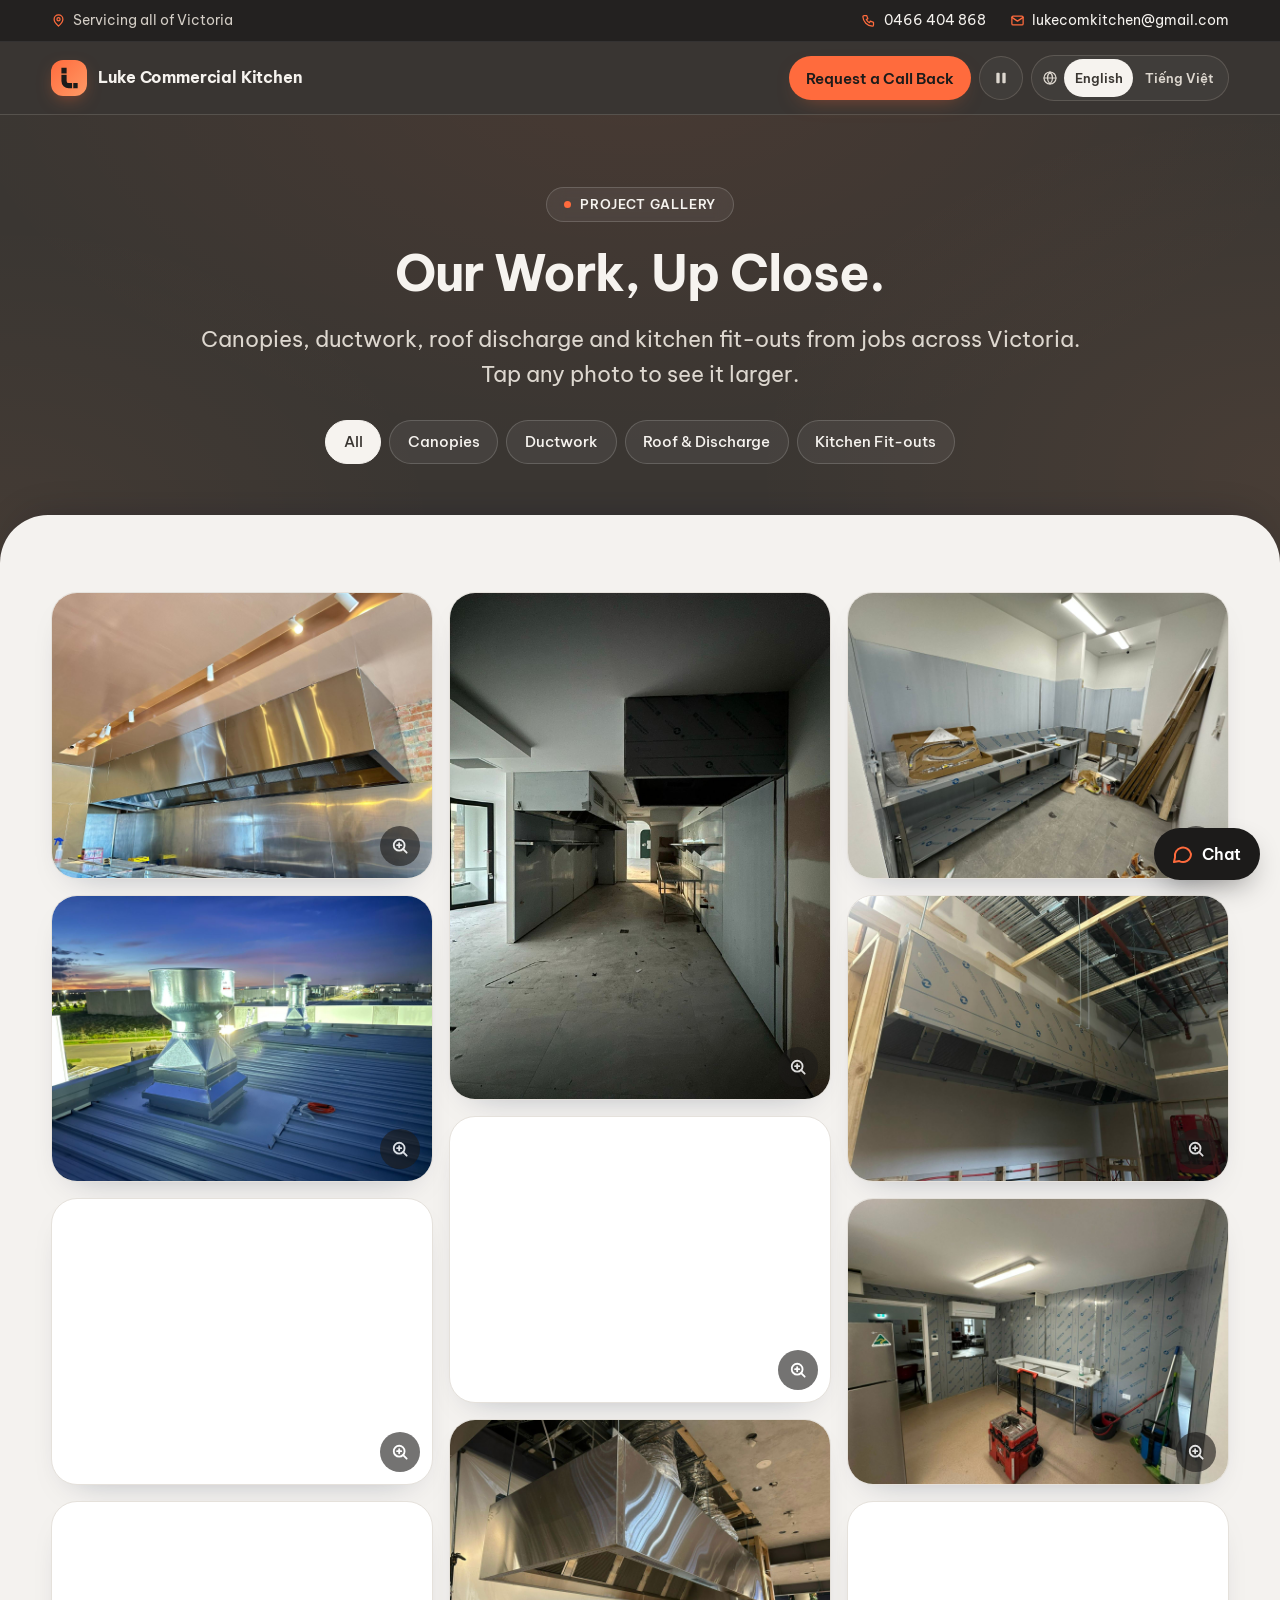
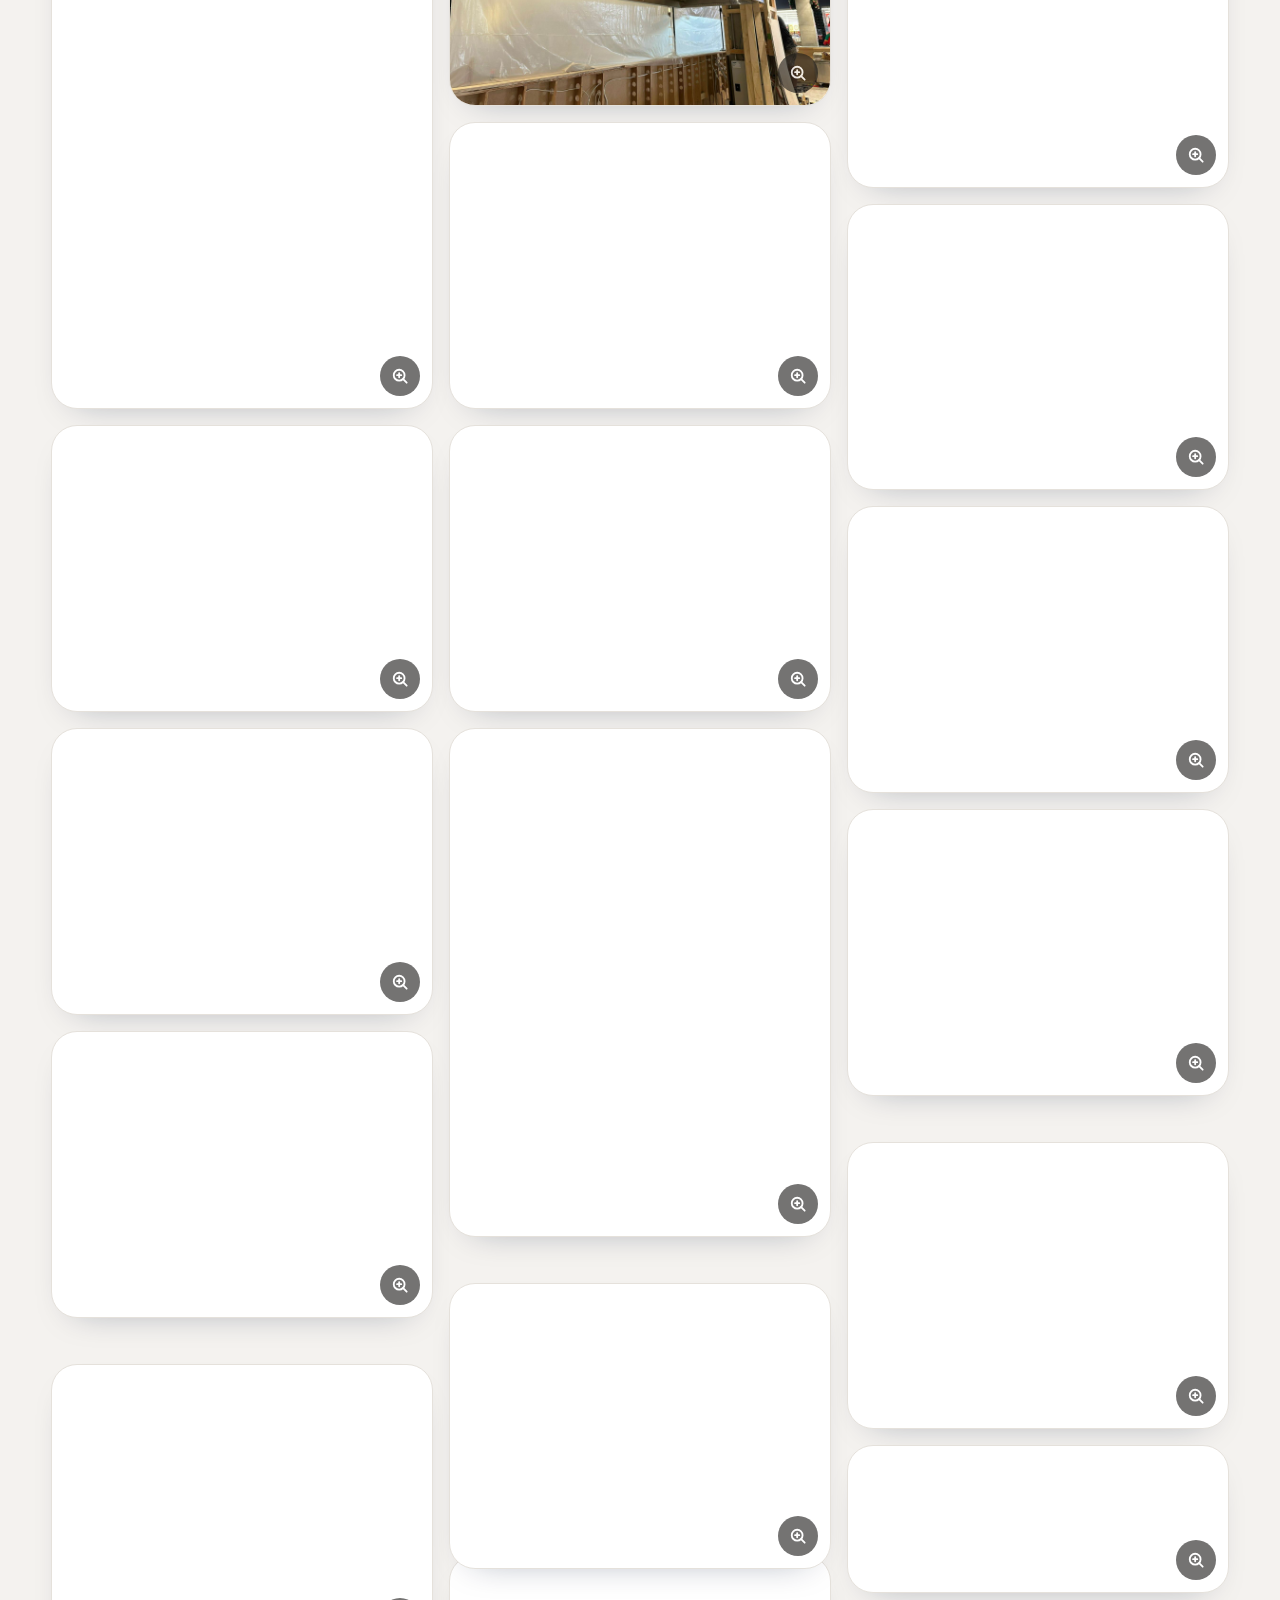
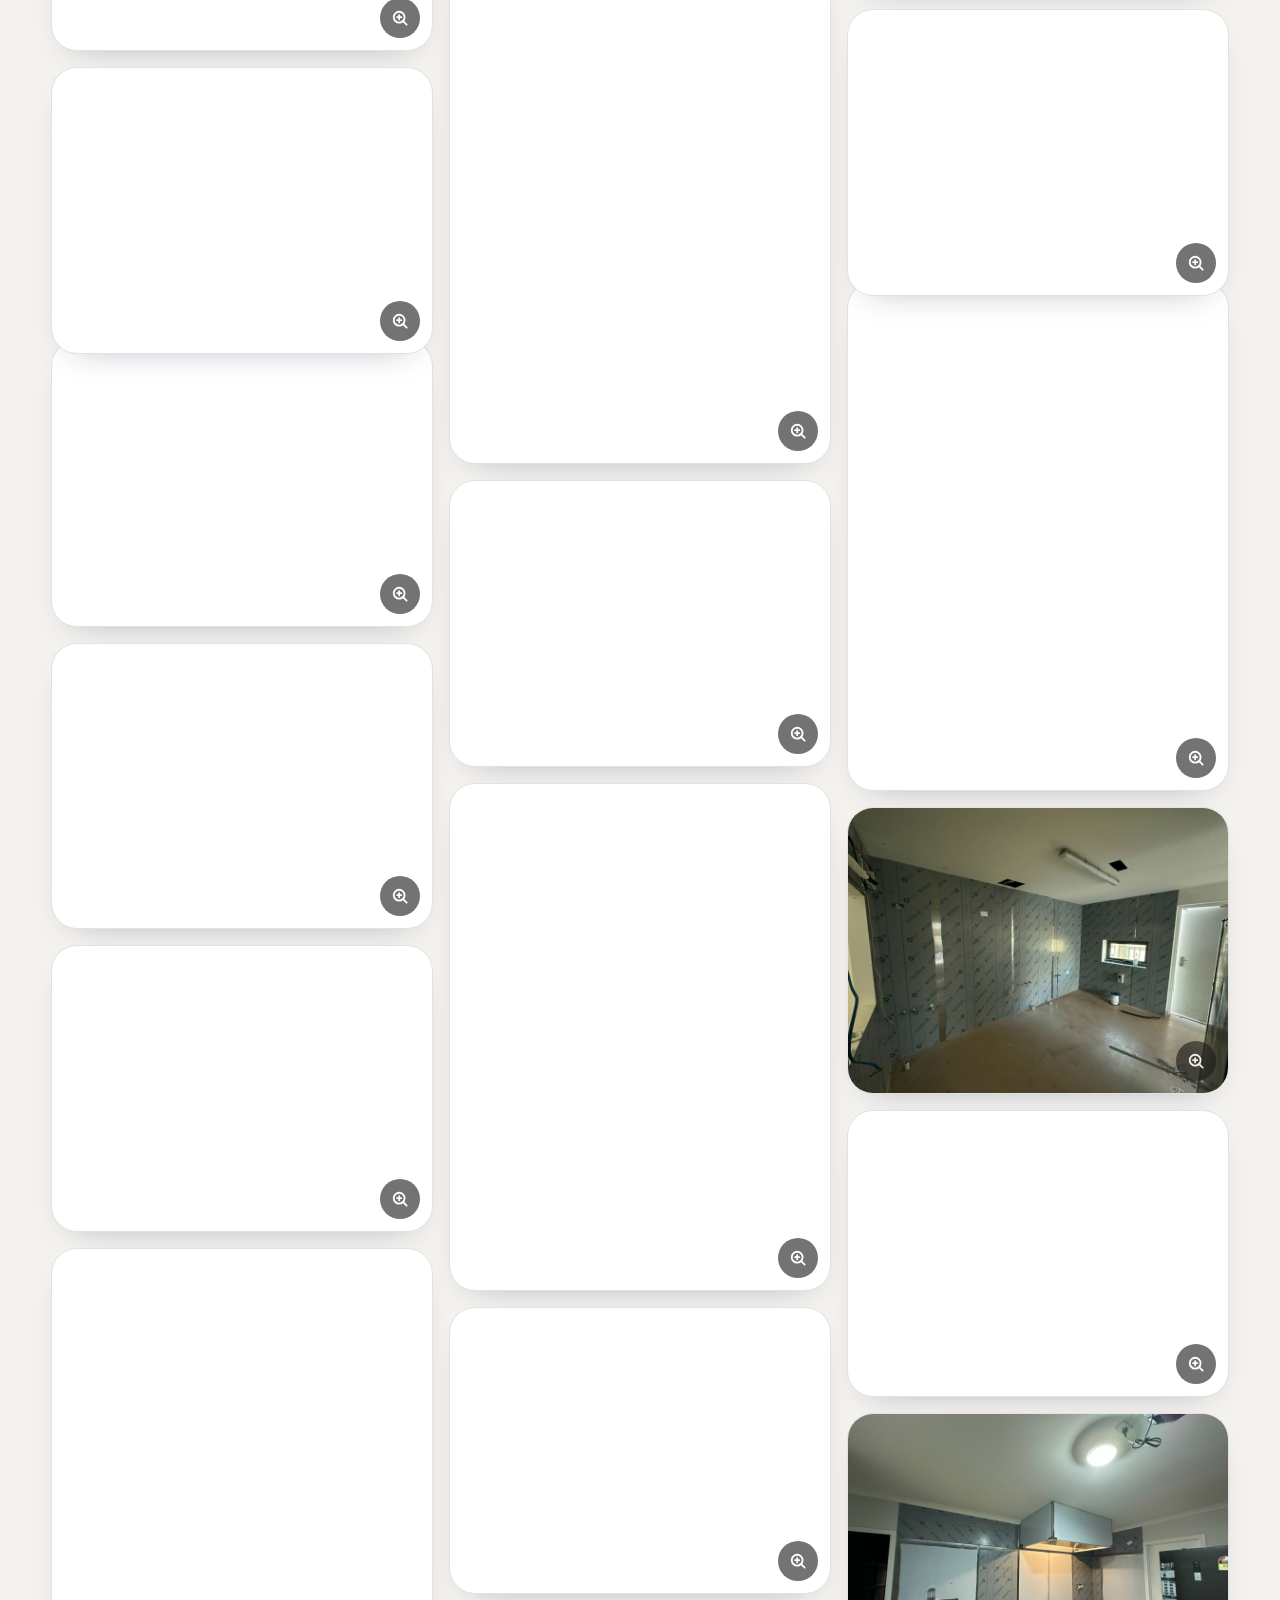
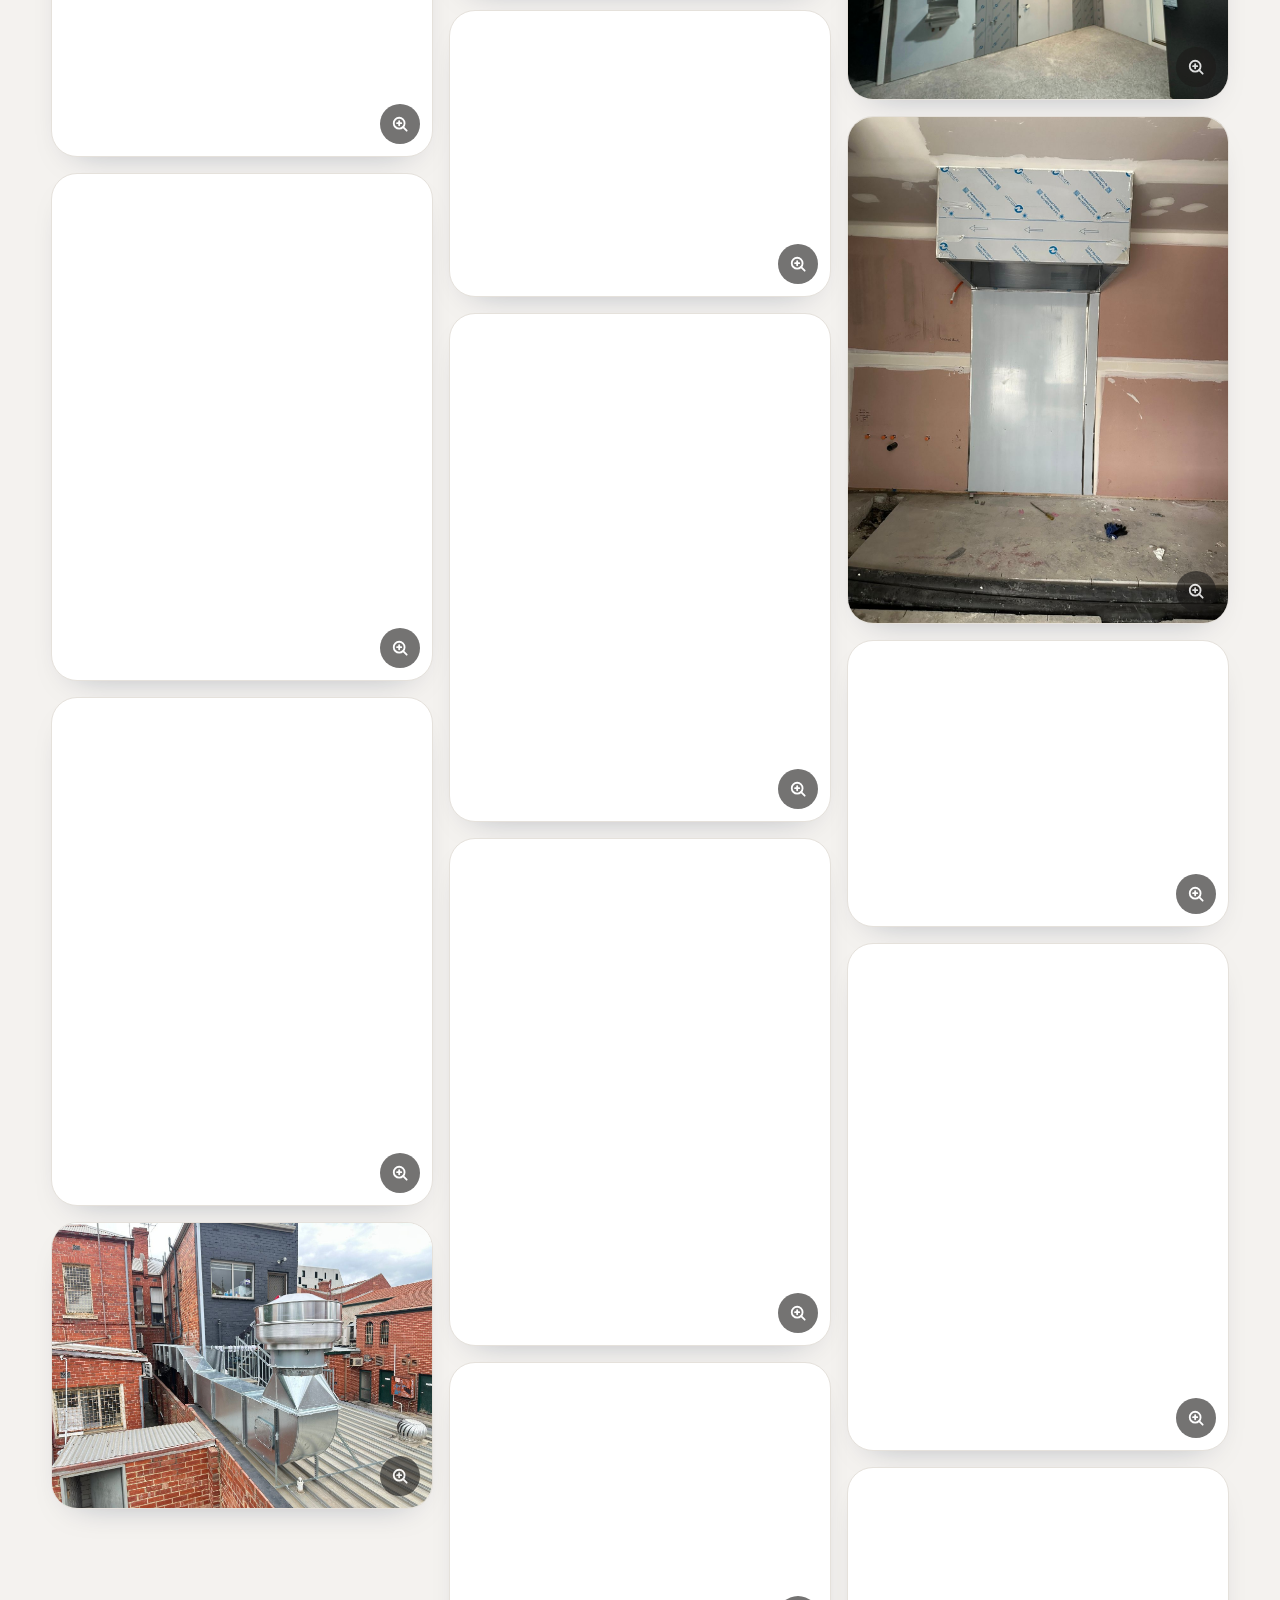
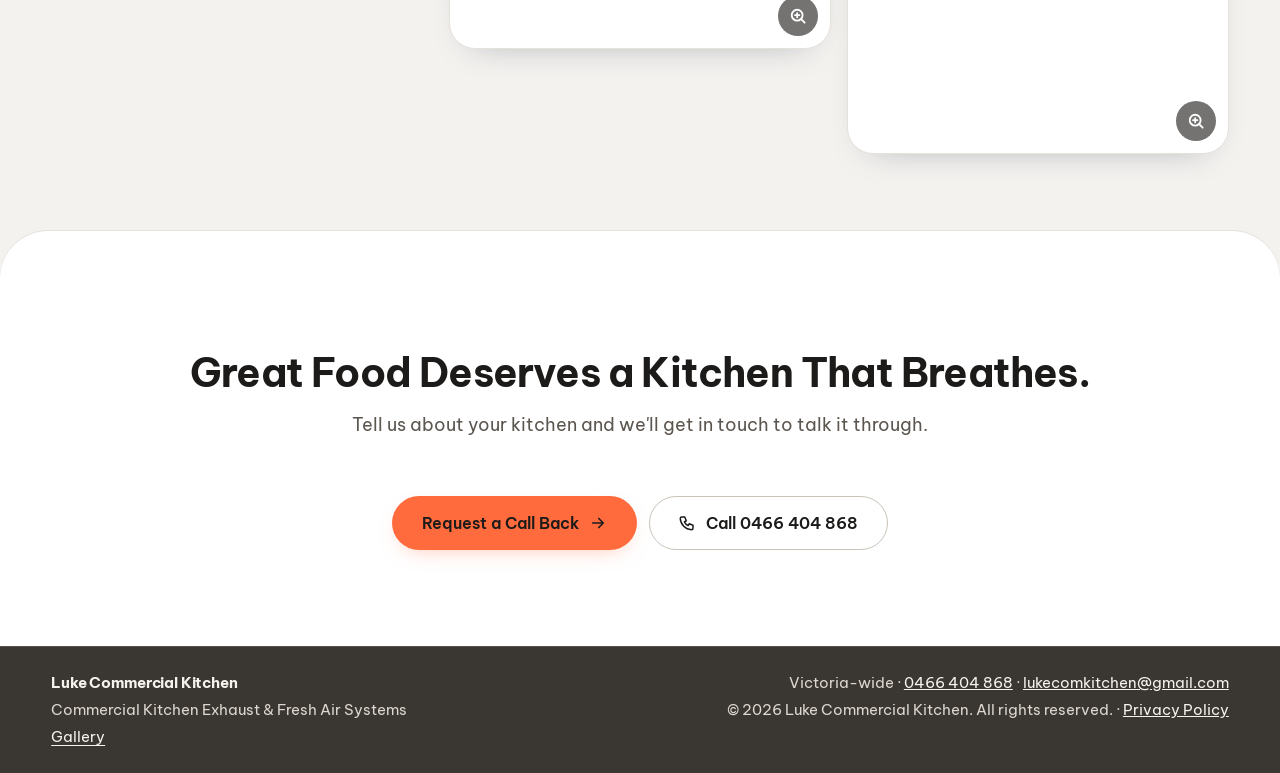
==== commit 2e60914d: "Add Google Analytics 4 (G-7BVN9K5DFZ) with click events - GA4 configured on the existing Google tag " ====
--- a/gallery/index.html
+++ b/gallery/index.html
@@ -10,6 +10,7 @@
   function gtag(){dataLayer.push(arguments);}
   gtag('js', new Date());
   gtag('config', 'AW-18563134906');
+  gtag('config', 'G-7BVN9K5DFZ');
 </script>
 <title>Project Gallery · Luke Commercial Kitchen · Commercial Kitchen Exhaust, Victoria</title>
 <meta name="description" content="Photos of commercial kitchen canopies, ductwork, roof discharge and fit-outs fabricated and installed by Luke Commercial Kitchen across Victoria.">
@@ -183,6 +184,6 @@
   </div>
 
 </div>
-<script src="../assets/main.js?v=13003e37f5" defer></script>
+<script src="../assets/main.js?v=feae178778" defer></script>
 </body>
 </html>
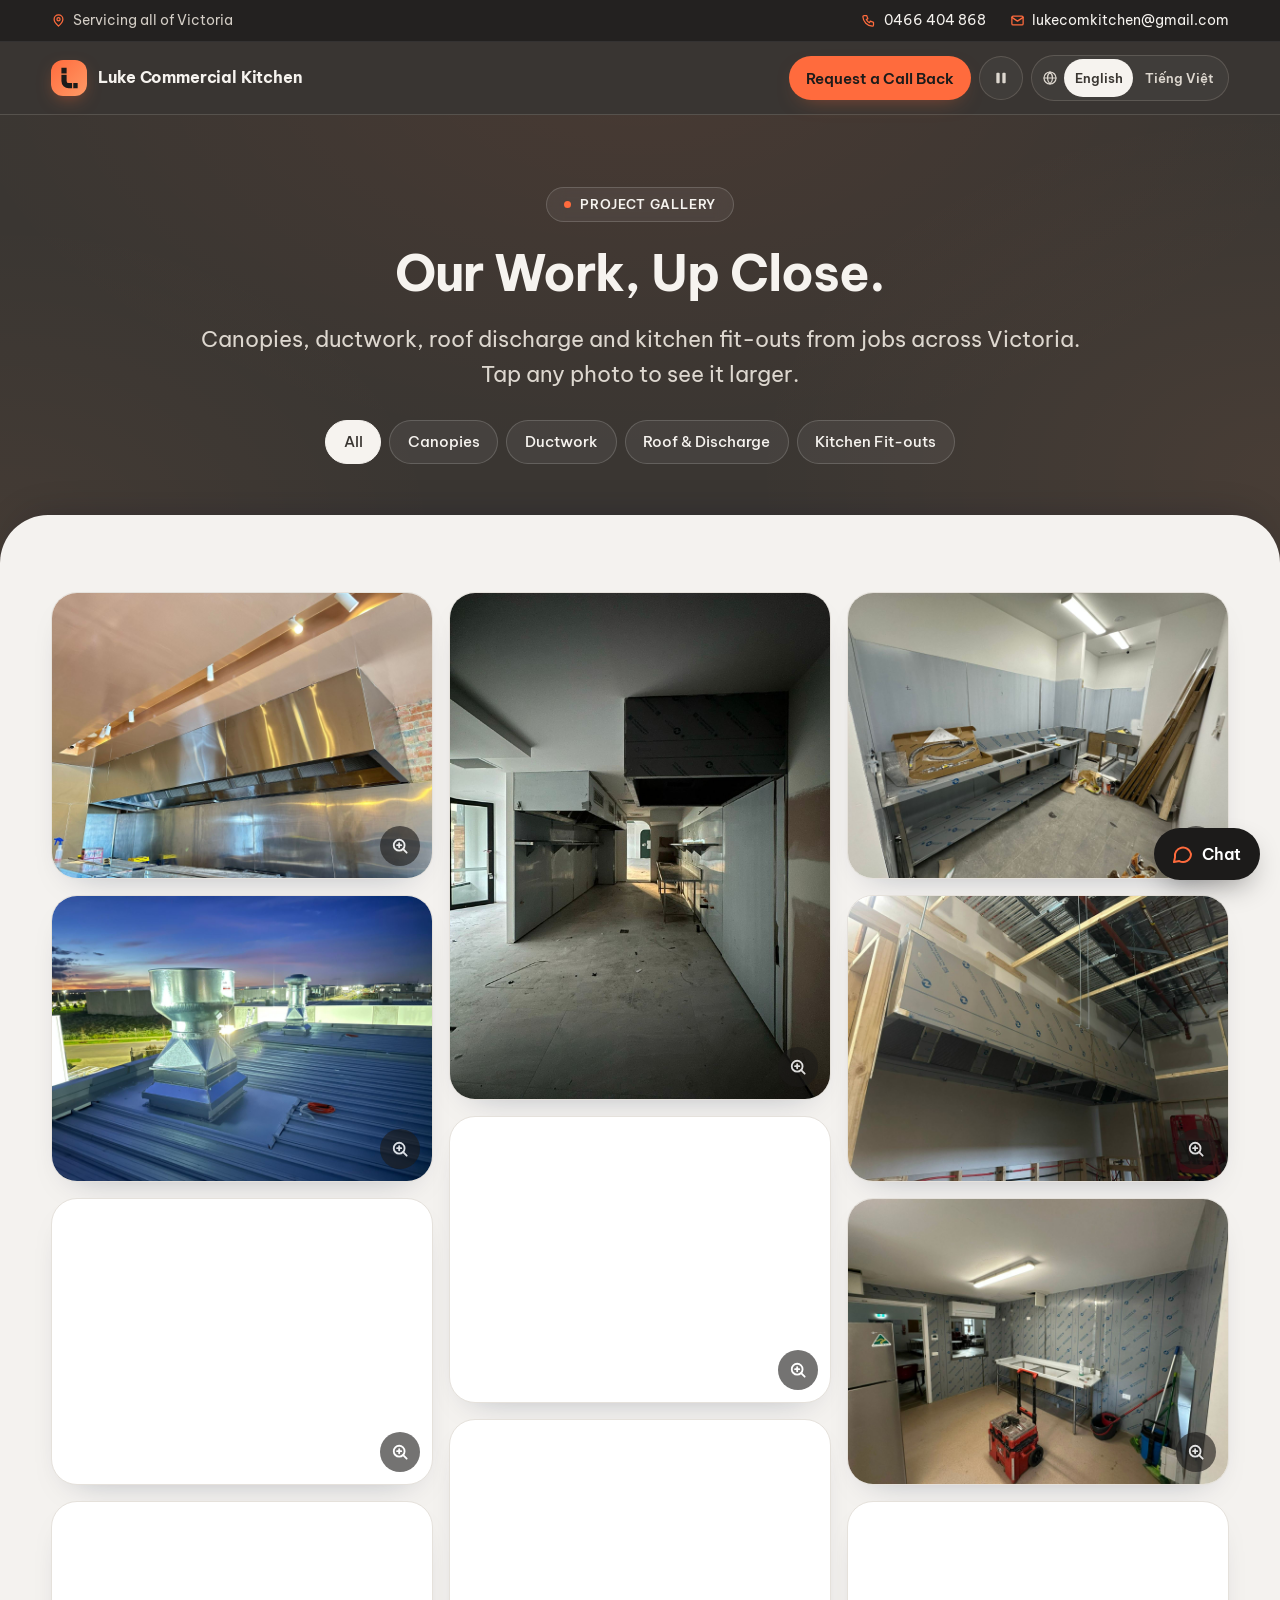
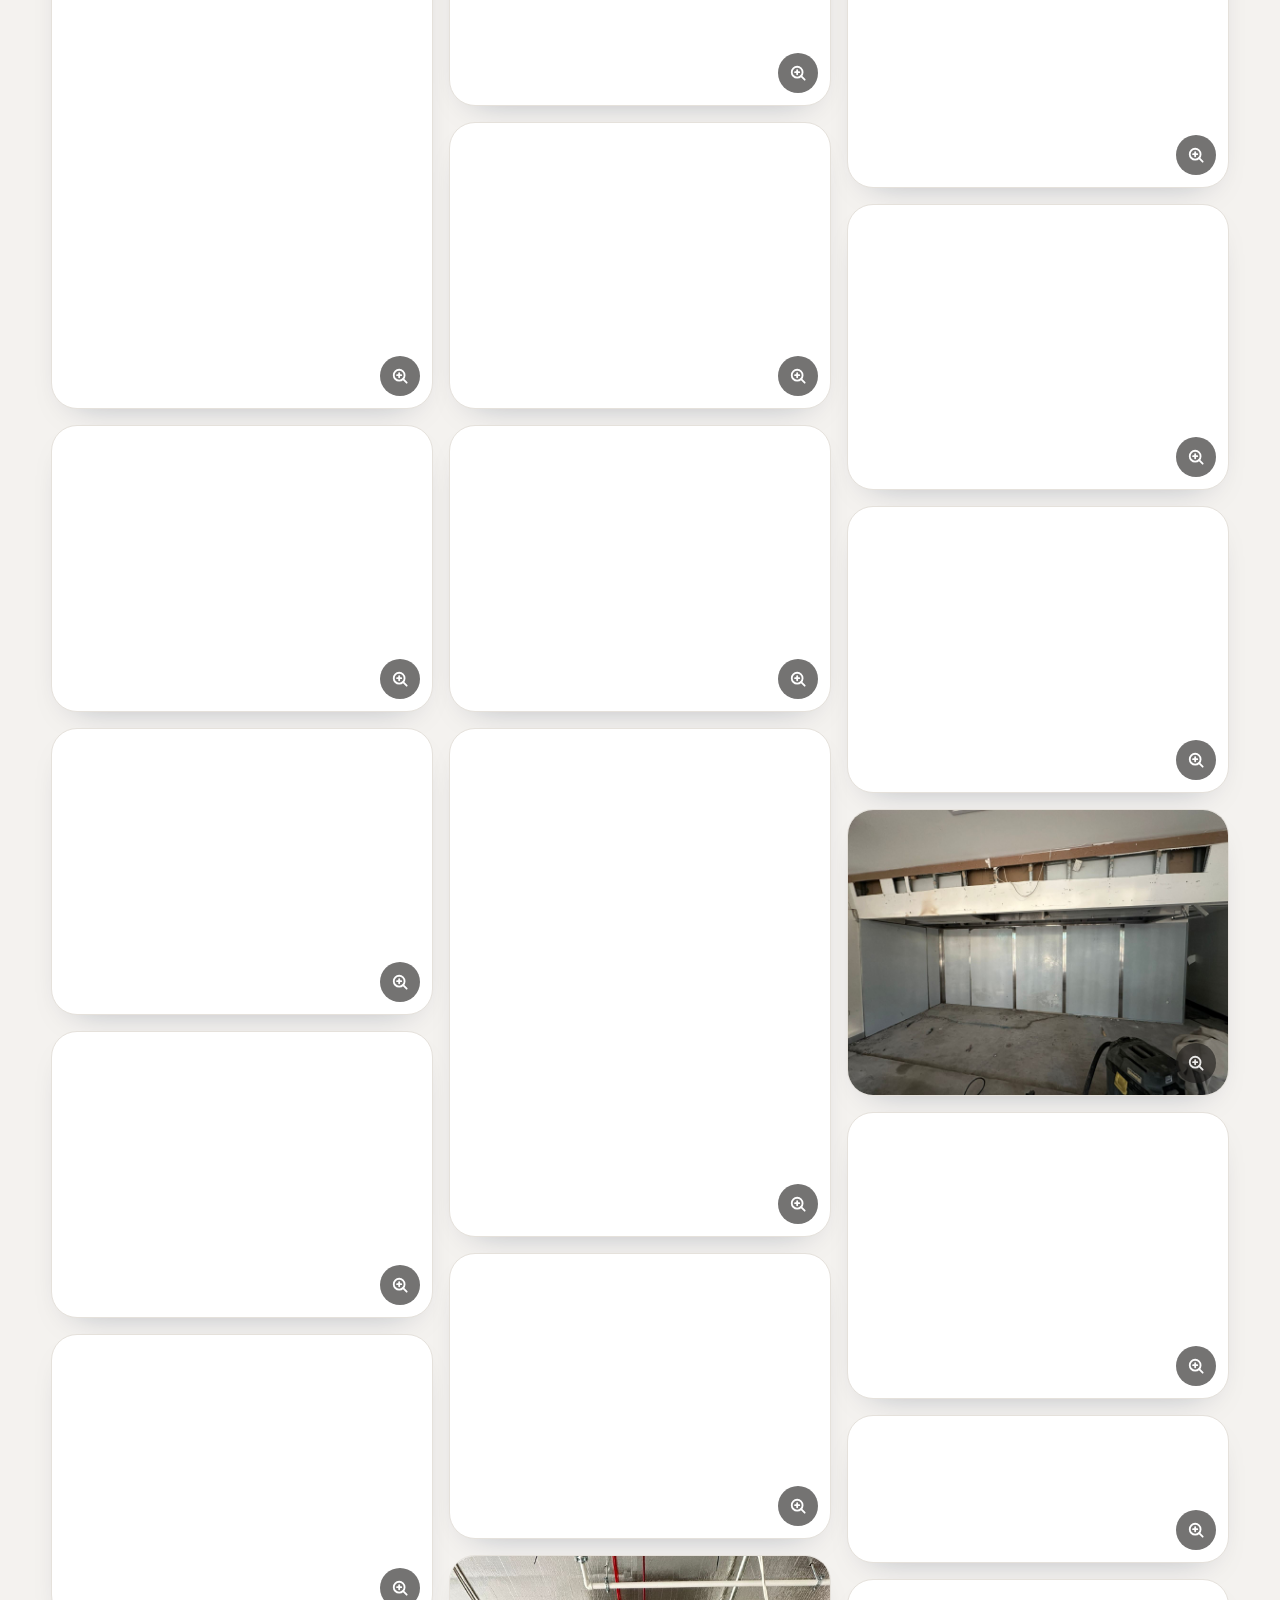
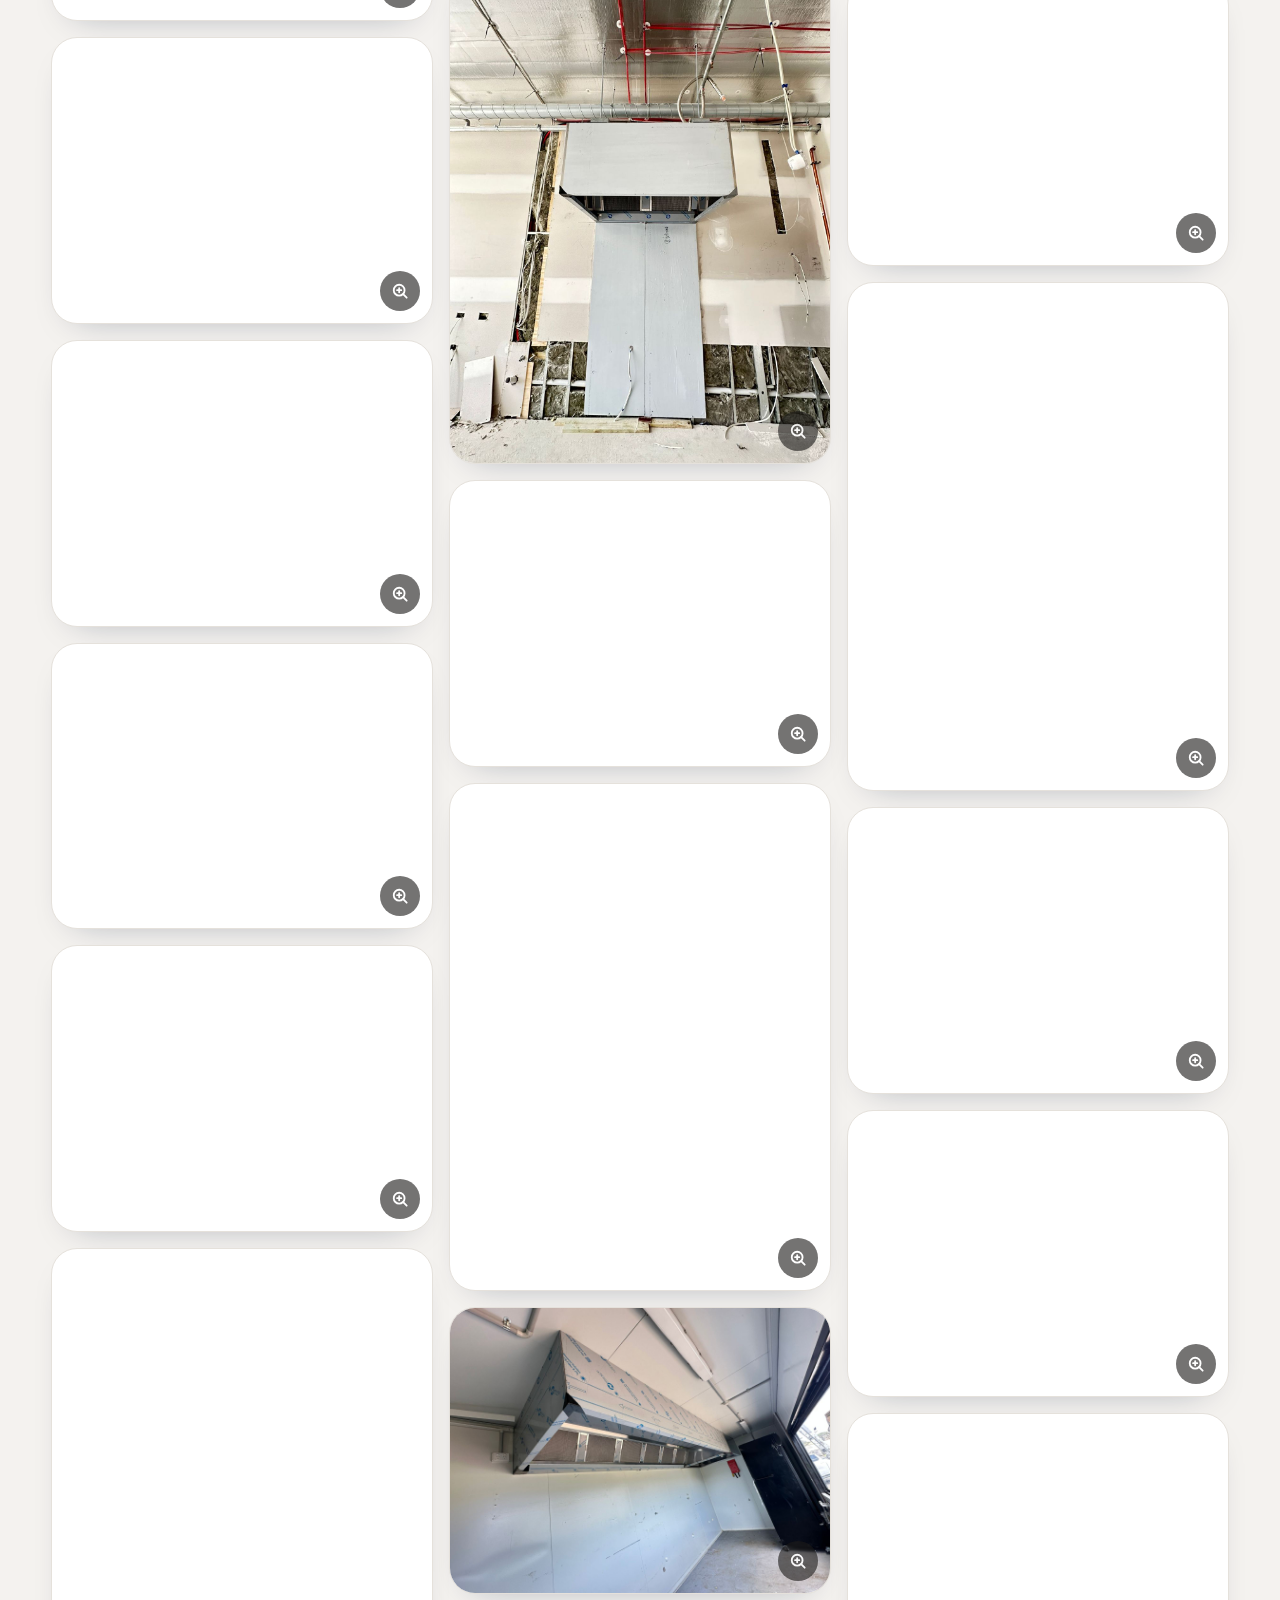
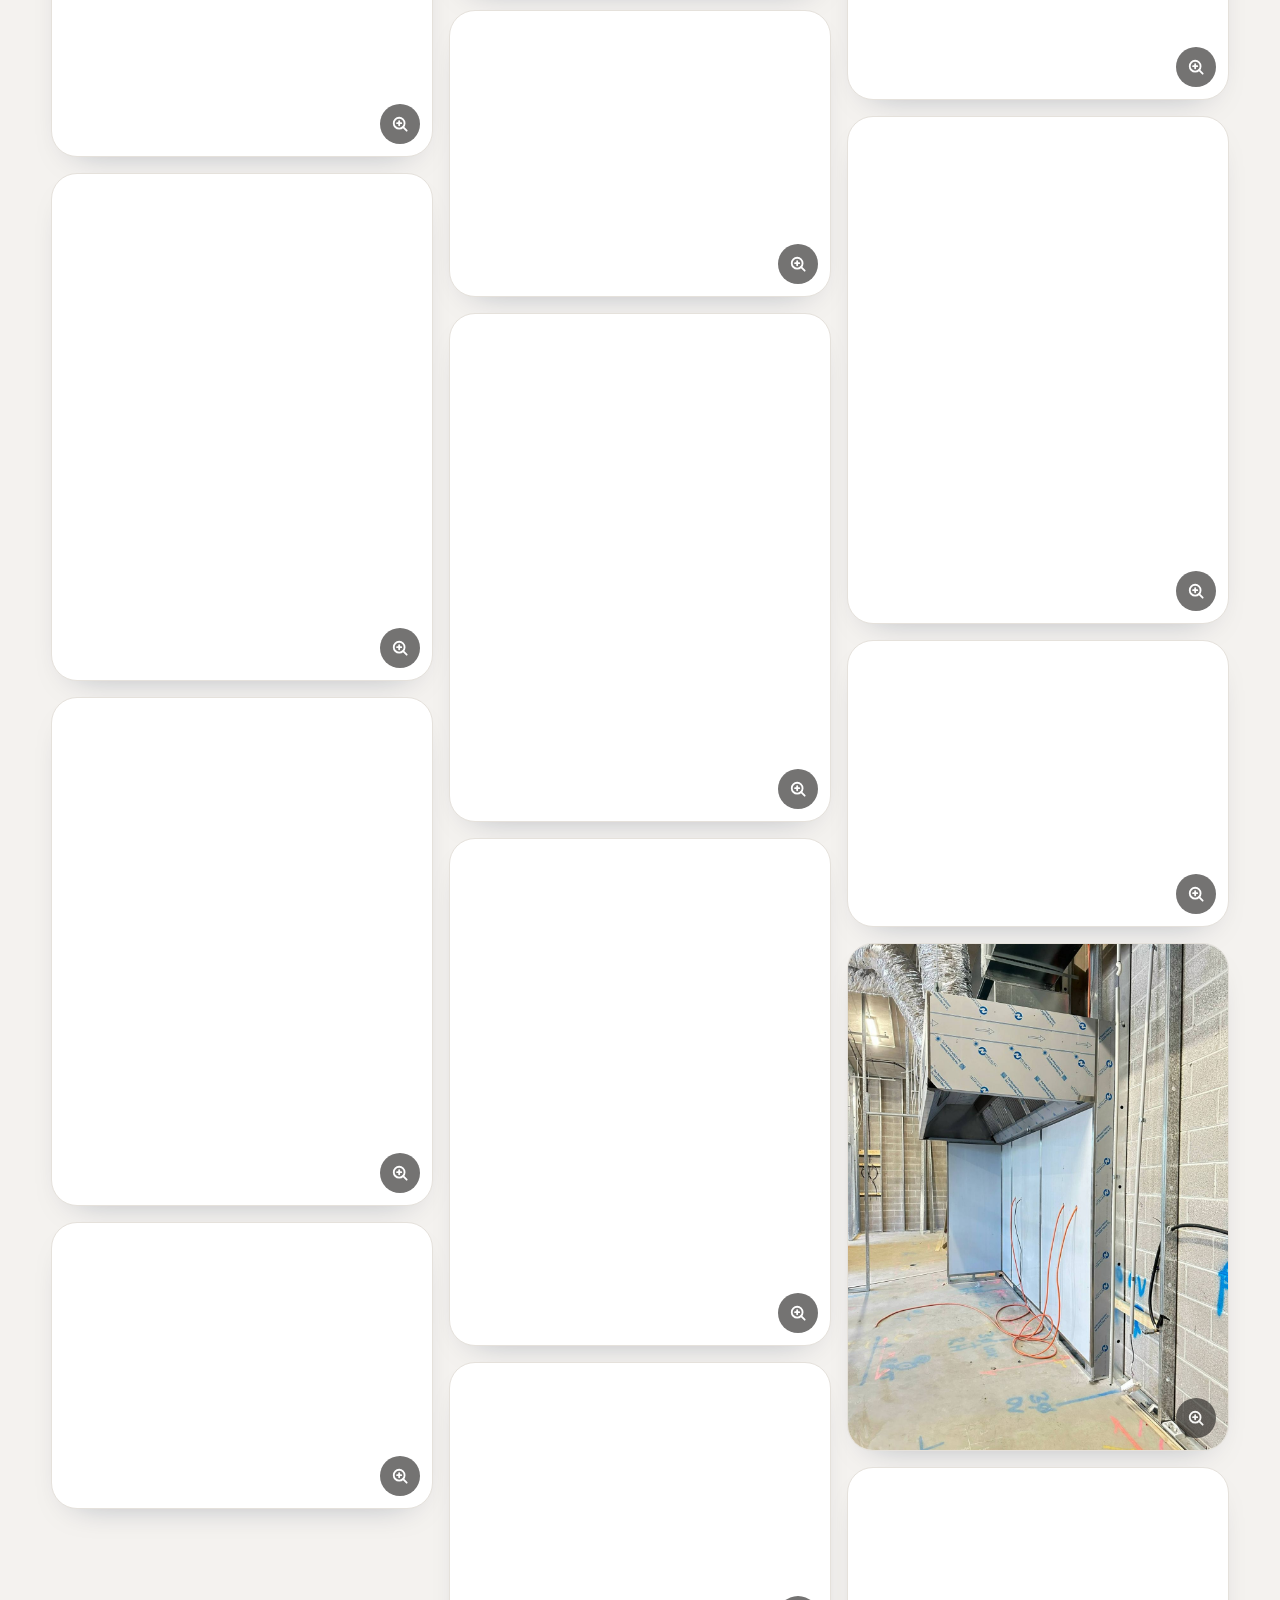
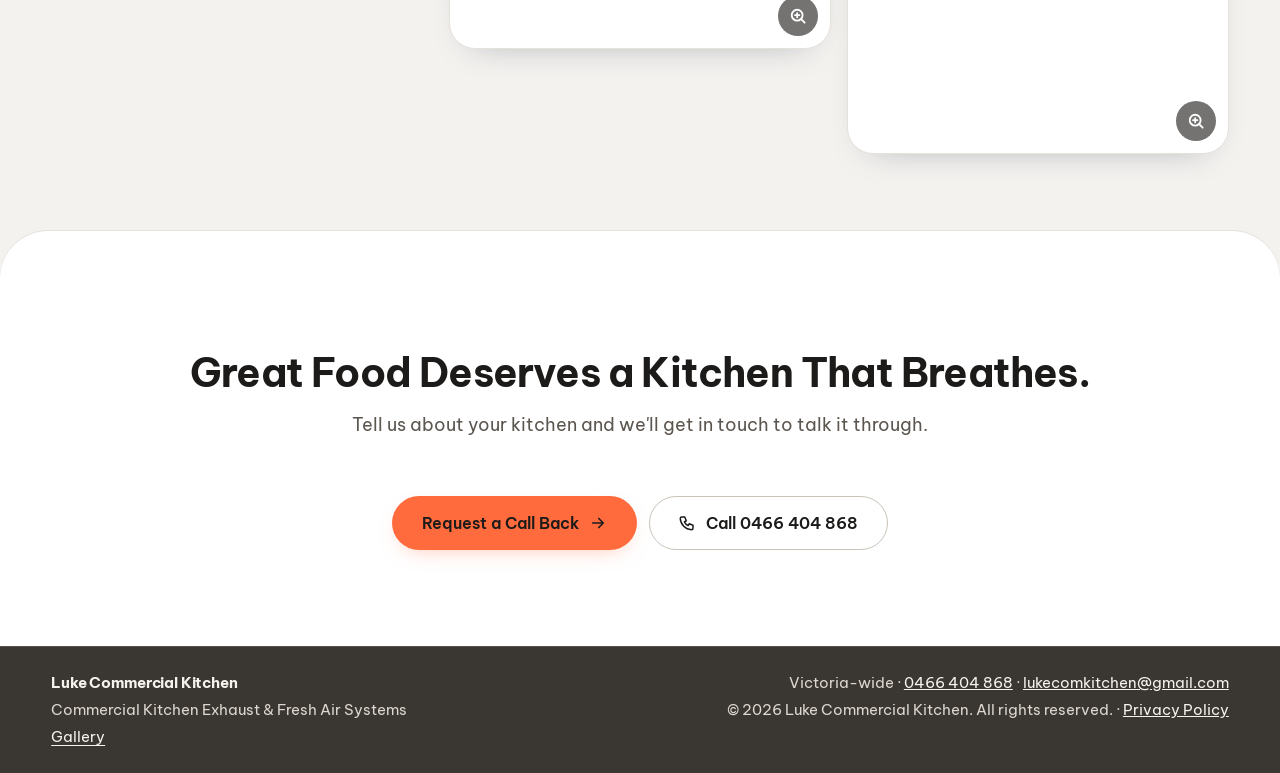
==== commit 7afd622d: "Load Google tag with the GA4 ID so Analytics detects it Co-Authored-By: Claude Opus 5.5 <noreply@ant" ====
--- a/gallery/index.html
+++ b/gallery/index.html
@@ -4,7 +4,7 @@
 <meta charset="utf-8">
 <meta name="viewport" content="width=device-width, initial-scale=1">
 <!-- Google tag (gtag.js) -->
-<script async src="https://www.googletagmanager.com/gtag/js?id=AW-18563134906"></script>
+<script async src="https://www.googletagmanager.com/gtag/js?id=G-7BVN9K5DFZ"></script>
 <script>
   window.dataLayer = window.dataLayer || [];
   function gtag(){dataLayer.push(arguments);}
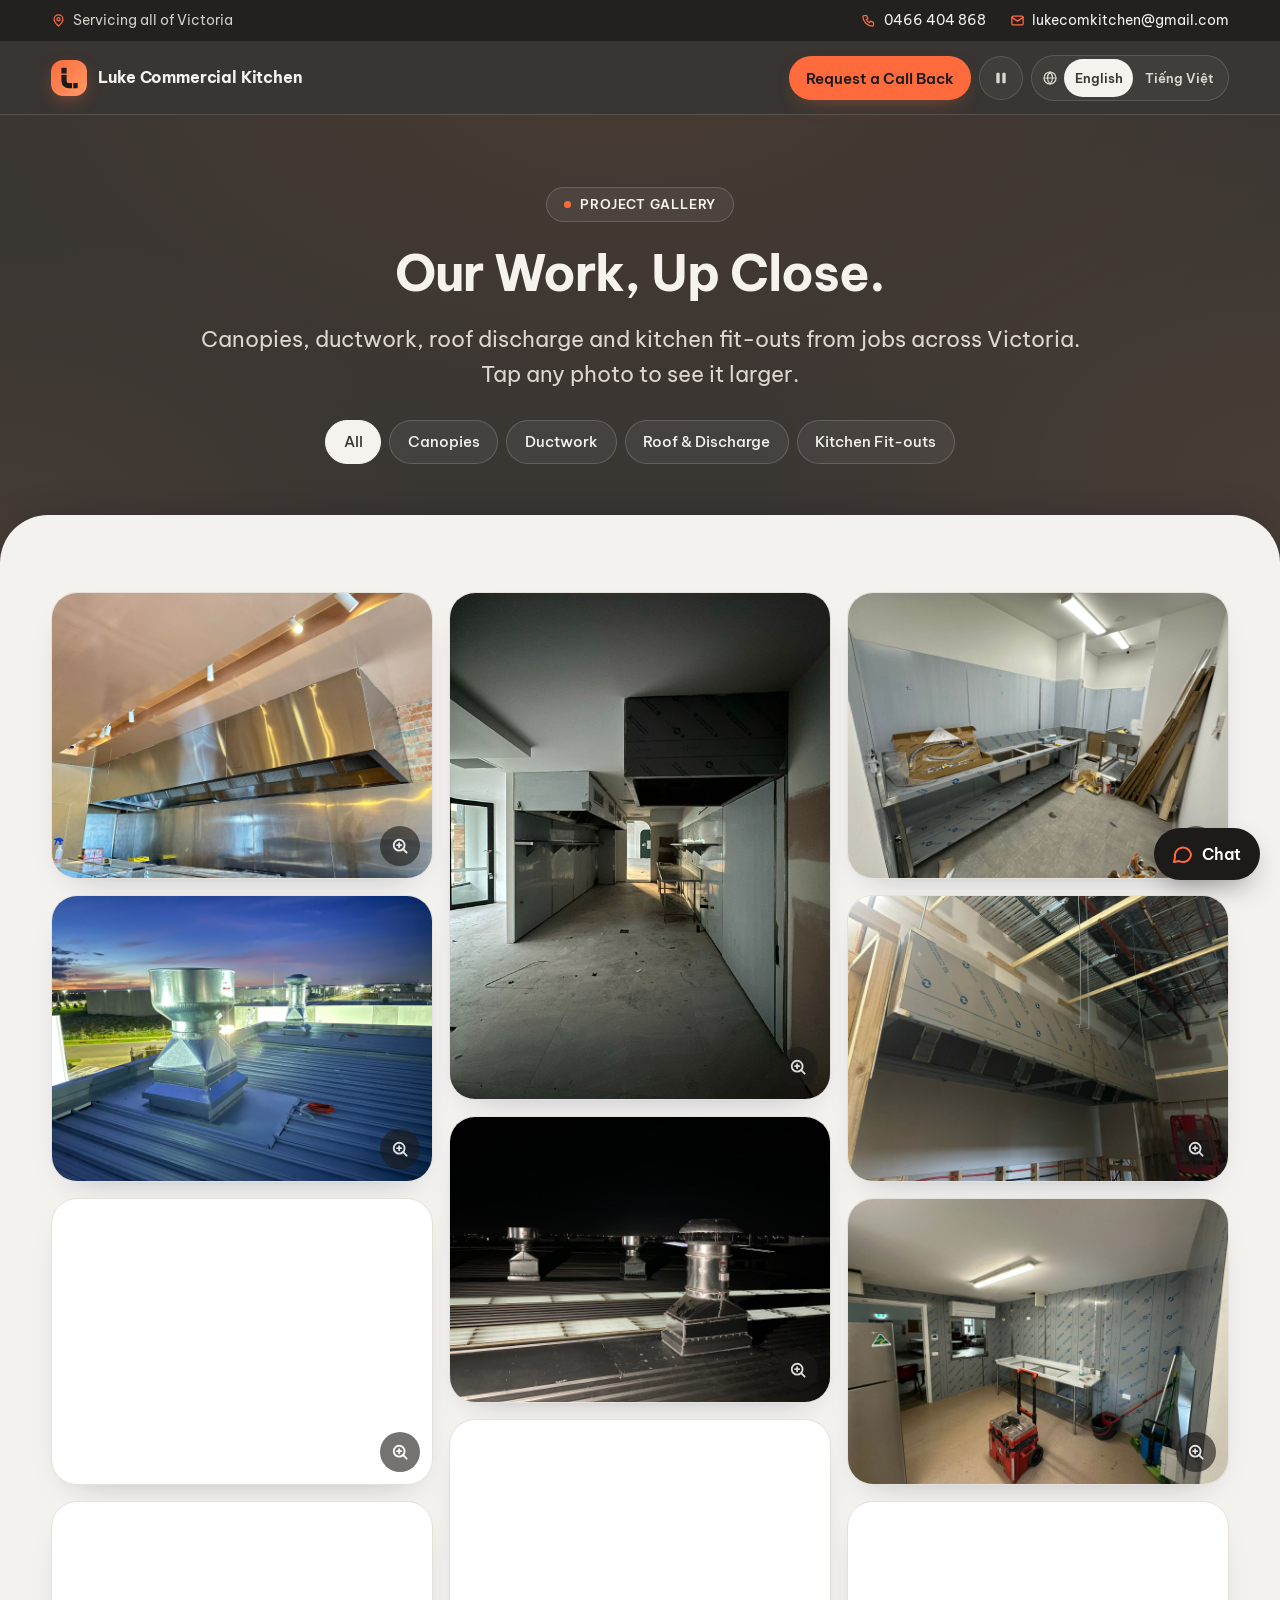
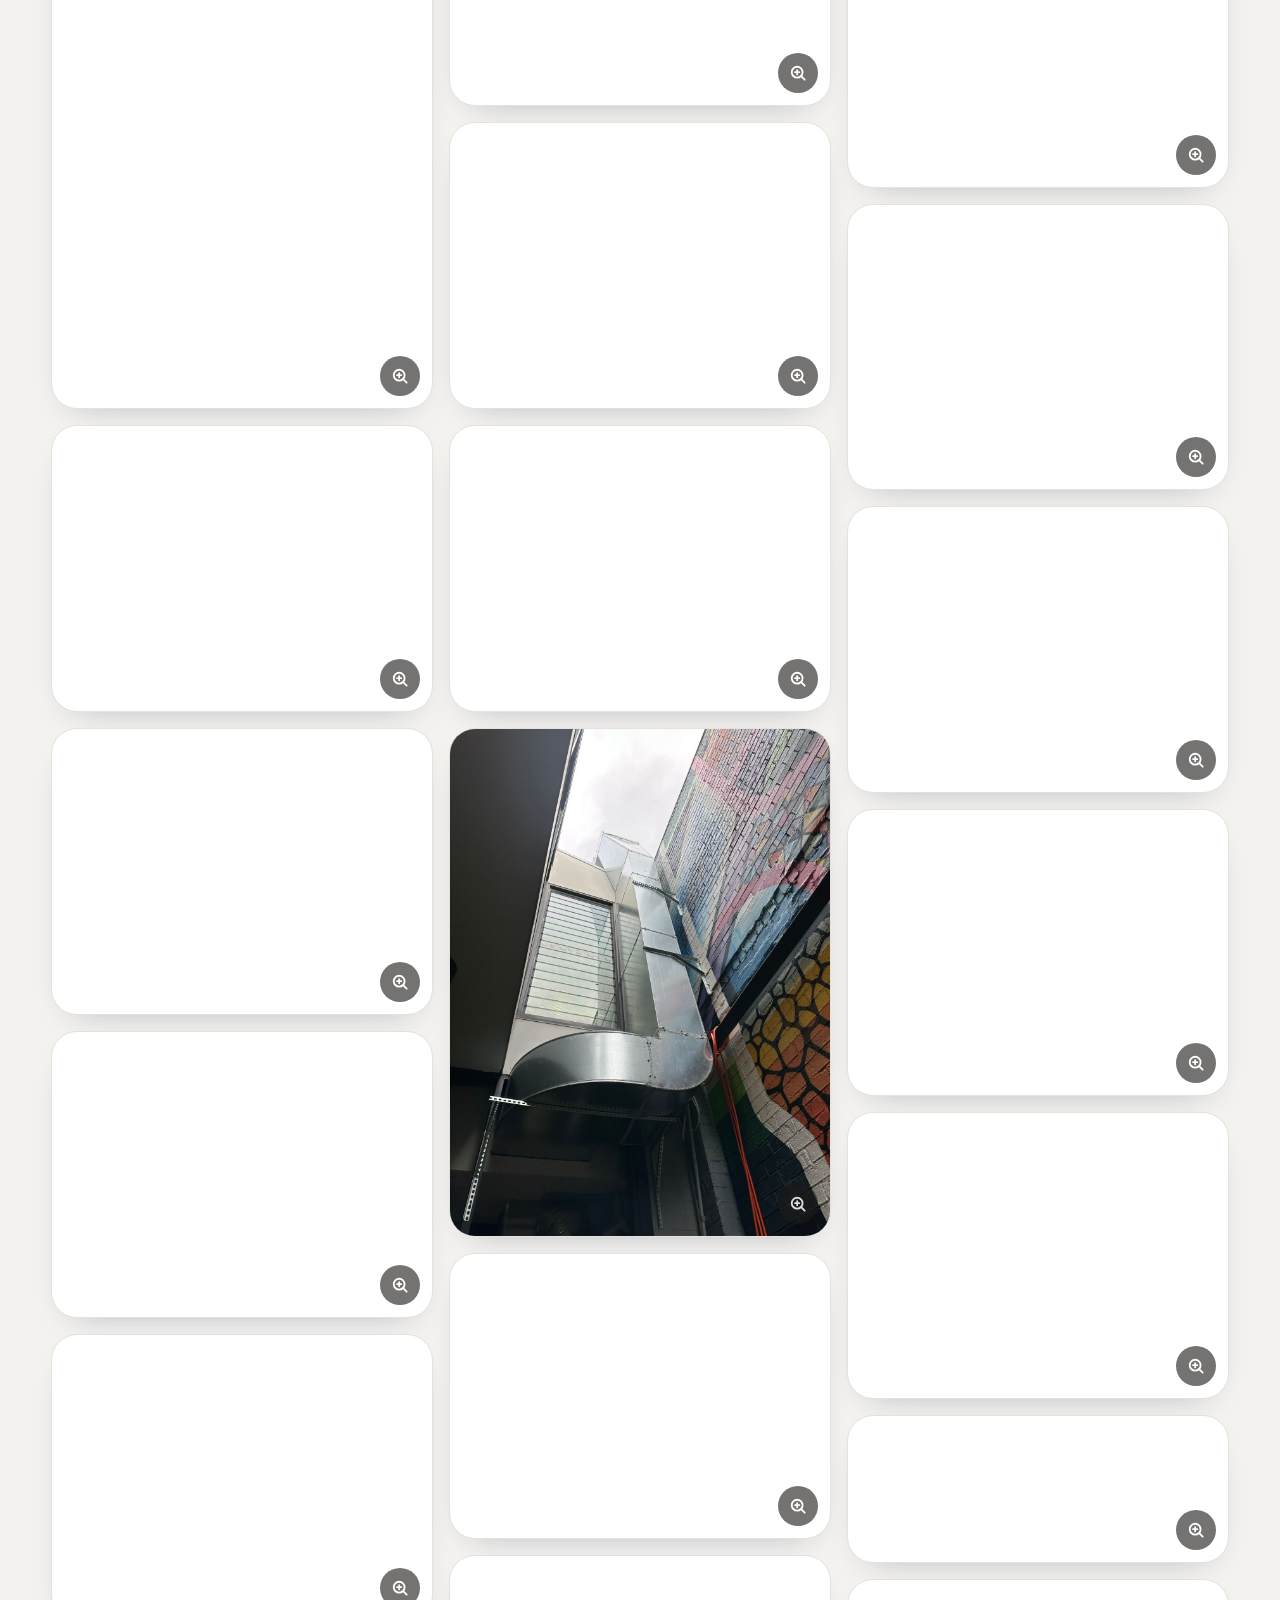
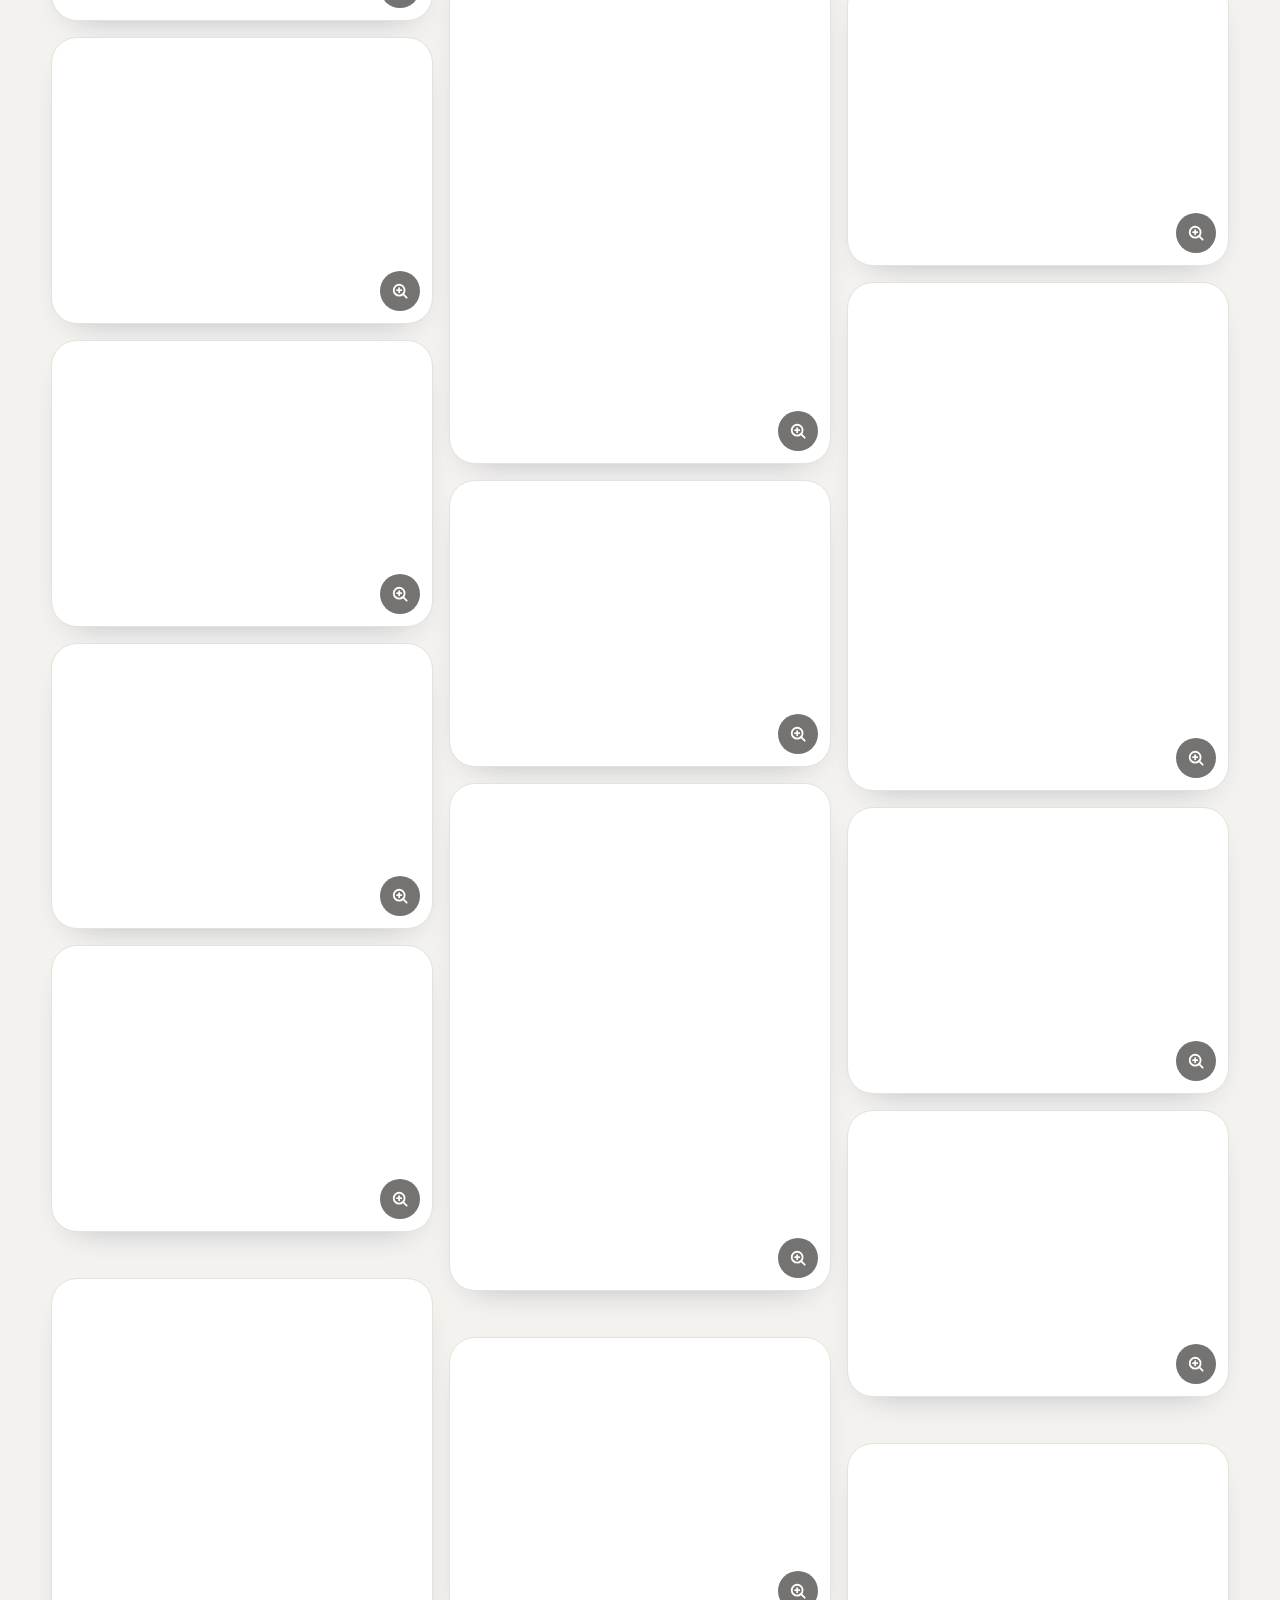
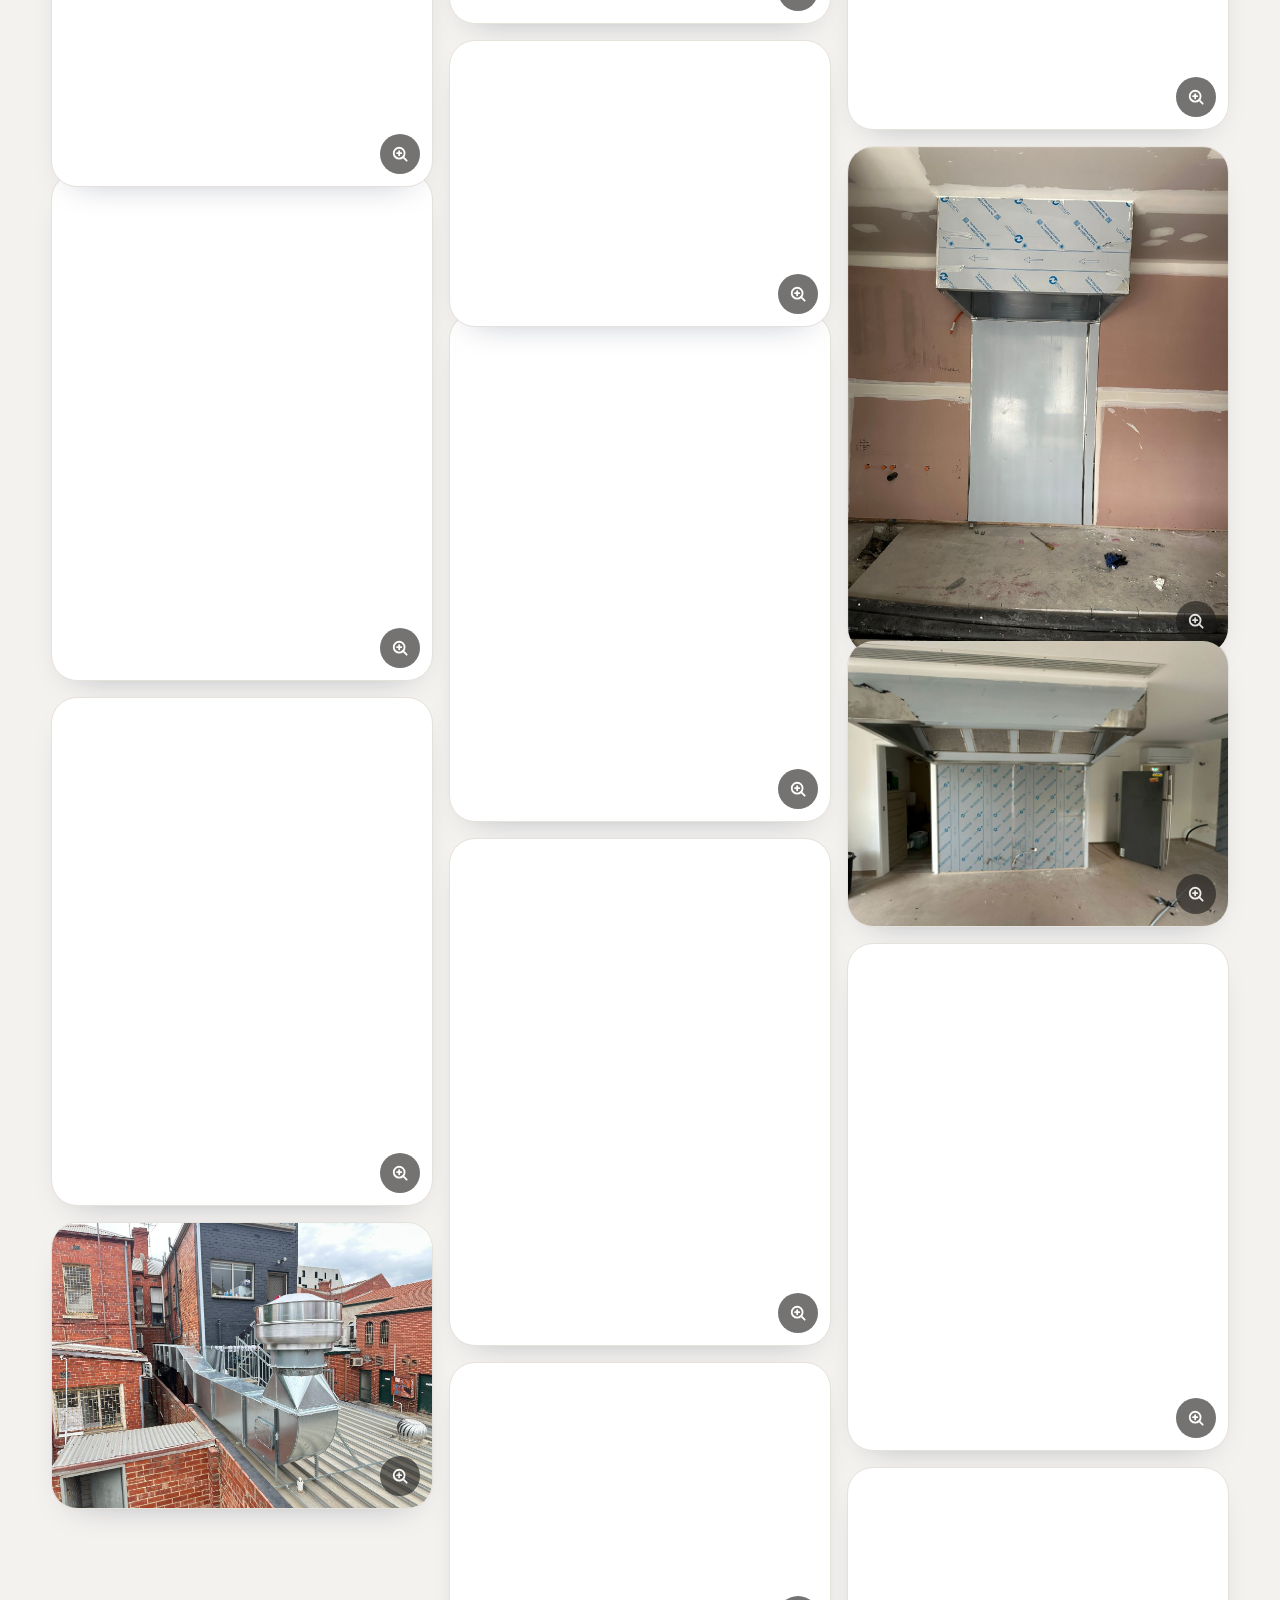
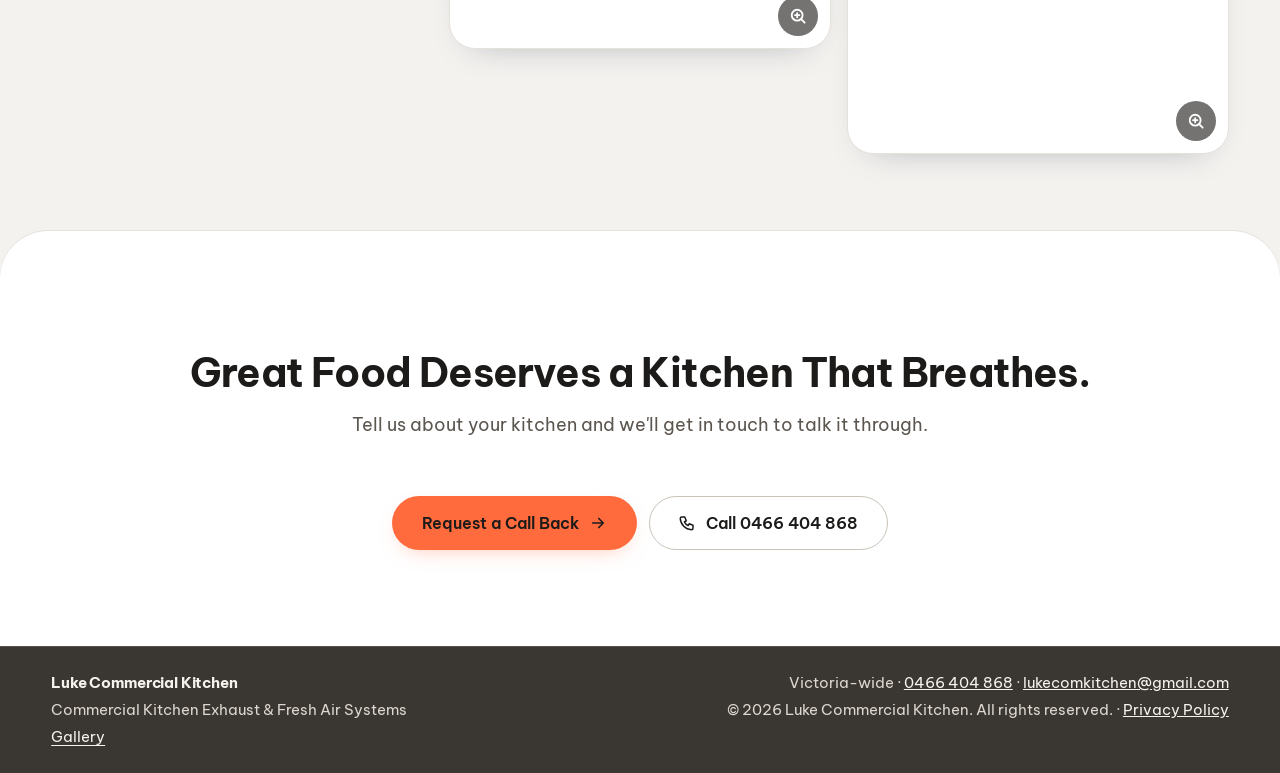
==== commit 81badc84: "Add ?notrack opt-out so the owner's own visits aren't counted Co-Authored-By: Claude Opus 5.5 <norep" ====
--- a/gallery/index.html
+++ b/gallery/index.html
@@ -4,13 +4,25 @@
 <meta charset="utf-8">
 <meta name="viewport" content="width=device-width, initial-scale=1">
 <!-- Google tag (gtag.js) -->
-<script async src="https://www.googletagmanager.com/gtag/js?id=G-7BVN9K5DFZ"></script>
 <script>
-  window.dataLayer = window.dataLayer || [];
-  function gtag(){dataLayer.push(arguments);}
-  gtag('js', new Date());
-  gtag('config', 'AW-18563134906');
-  gtag('config', 'G-7BVN9K5DFZ');
+  (function () {
+    var off = false;
+    try {
+      if (/[?&]notrack(=|&|$)/.test(location.search)) localStorage.setItem('lck_notrack', '1');
+      if (/[?&]track(=|&|$)/.test(location.search)) localStorage.removeItem('lck_notrack');
+      off = localStorage.getItem('lck_notrack') === '1';
+    } catch (e) {}
+    if (off) return;
+    var s = document.createElement('script');
+    s.async = true;
+    s.src = 'https://www.googletagmanager.com/gtag/js?id=G-7BVN9K5DFZ';
+    document.head.appendChild(s);
+    window.dataLayer = window.dataLayer || [];
+    window.gtag = function () { dataLayer.push(arguments); };
+    gtag('js', new Date());
+    gtag('config', 'AW-18563134906');
+    gtag('config', 'G-7BVN9K5DFZ');
+  })();
 </script>
 <title>Project Gallery · Luke Commercial Kitchen · Commercial Kitchen Exhaust, Victoria</title>
 <meta name="description" content="Photos of commercial kitchen canopies, ductwork, roof discharge and fit-outs fabricated and installed by Luke Commercial Kitchen across Victoria.">
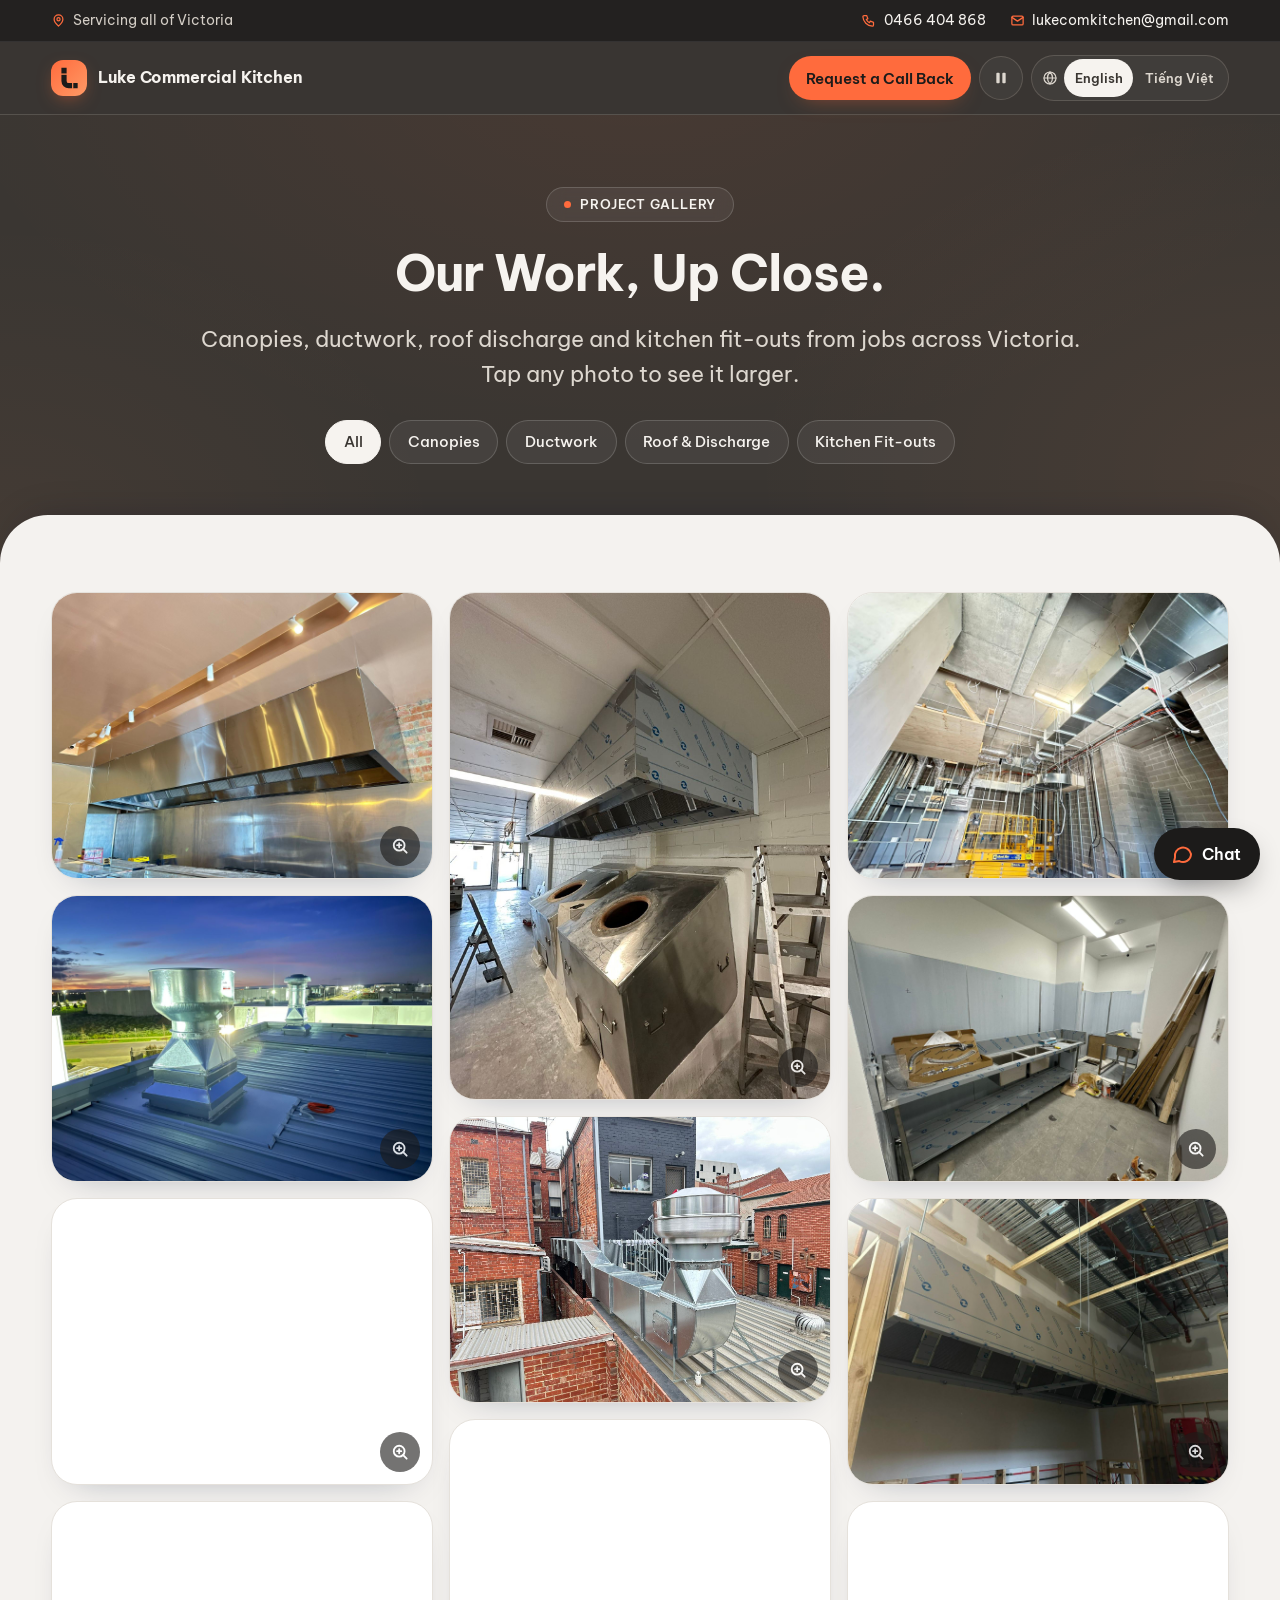
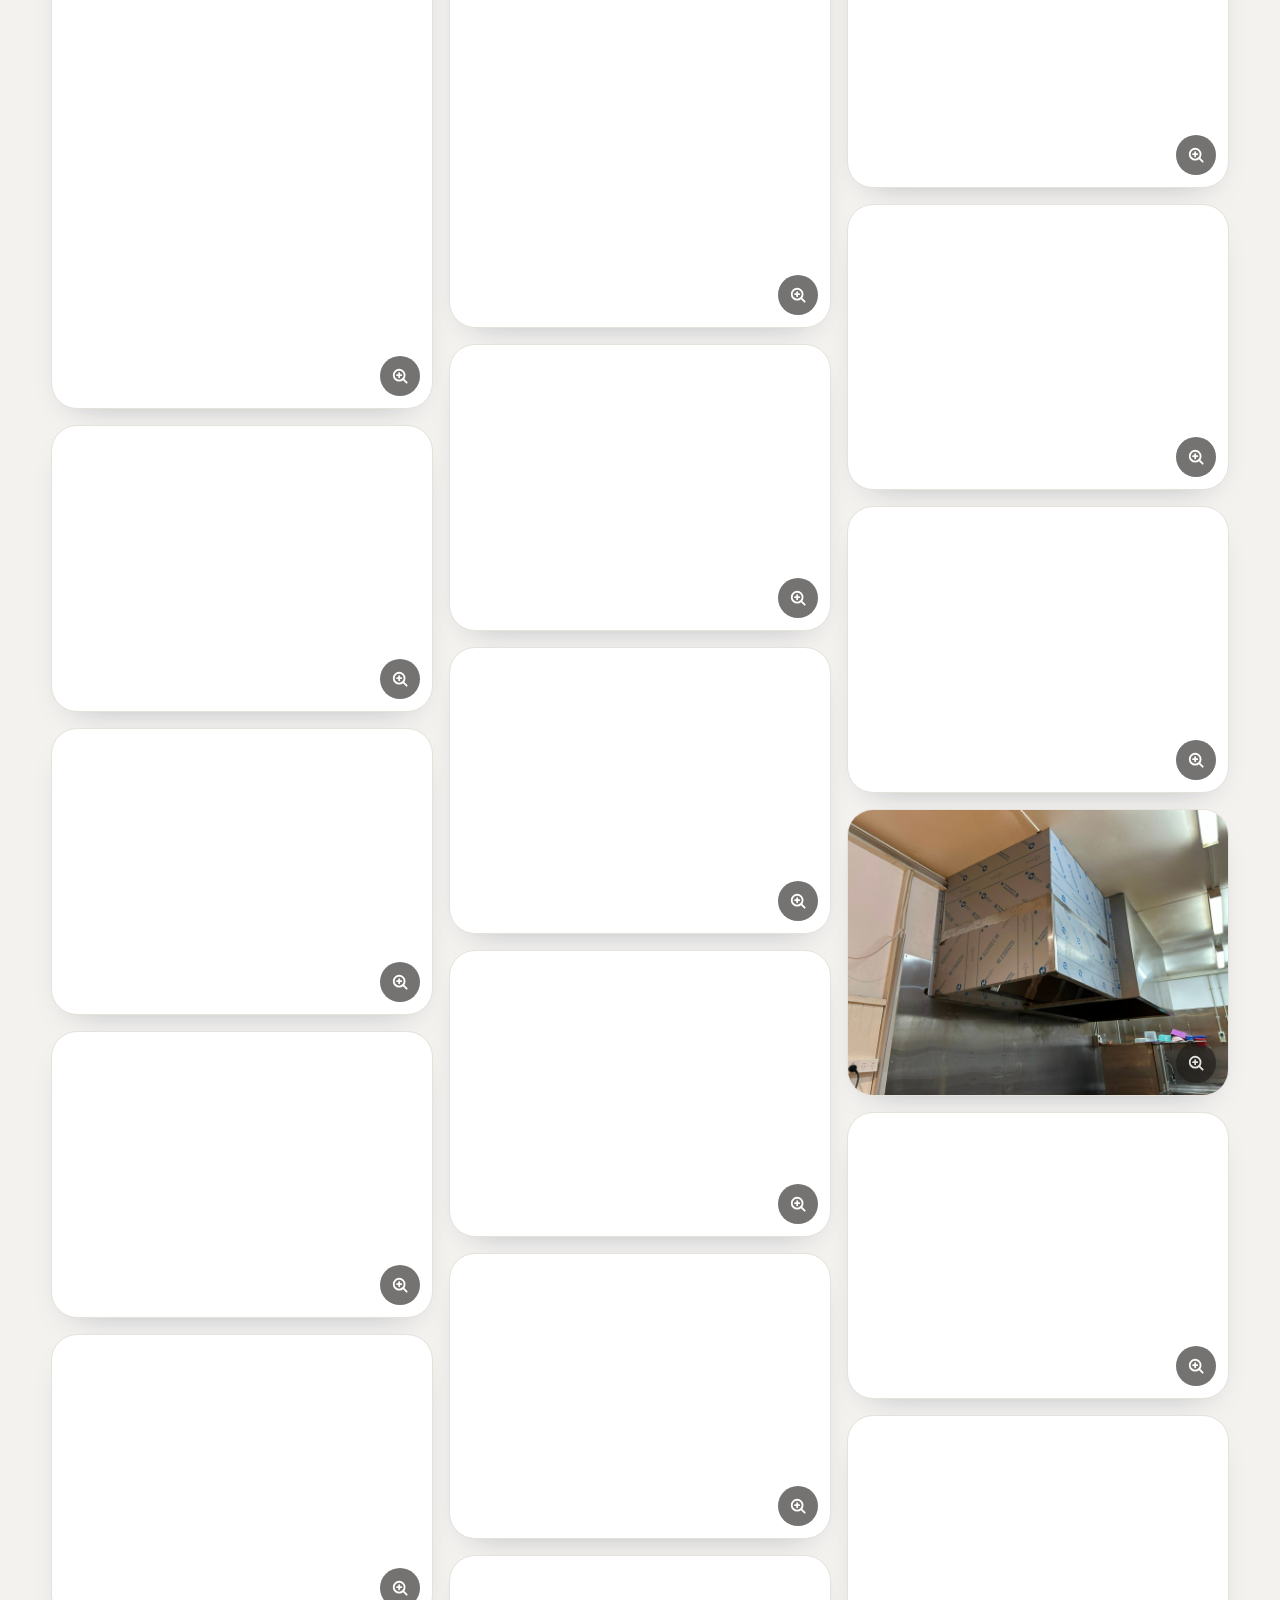
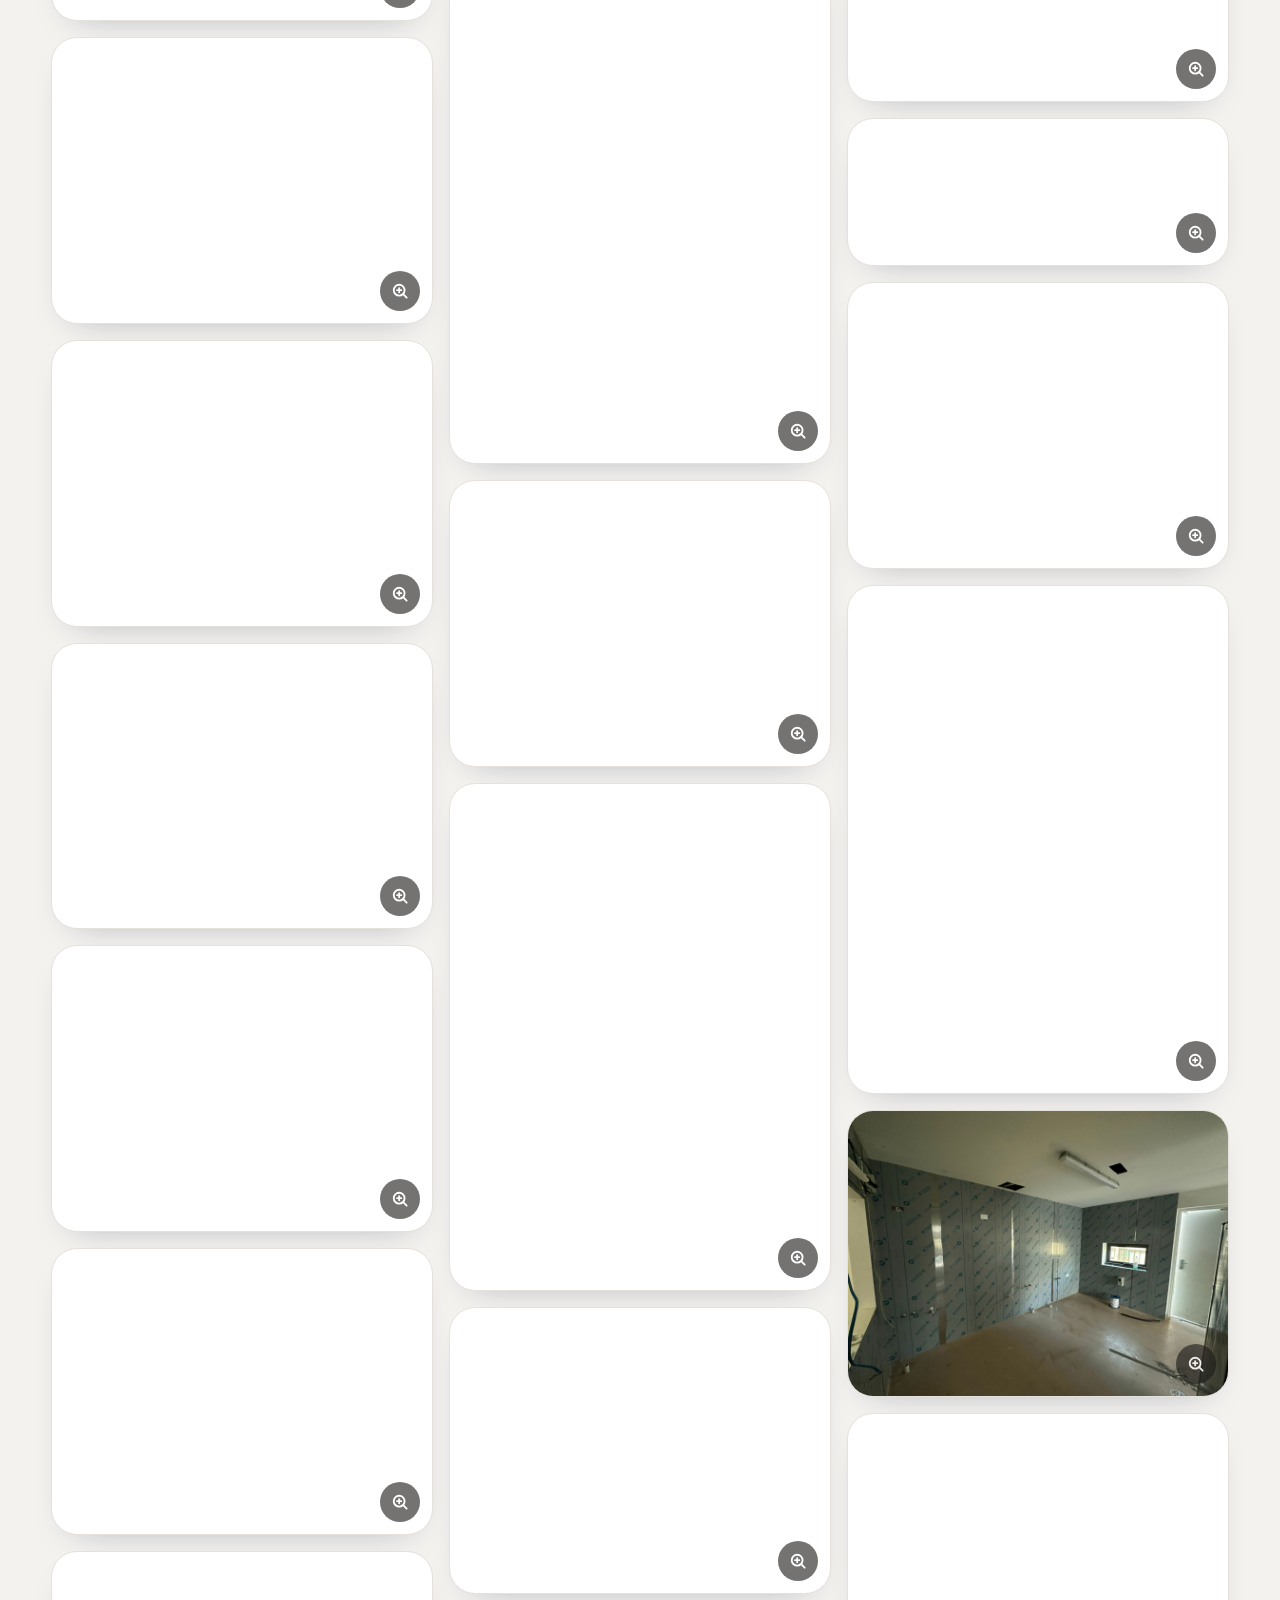
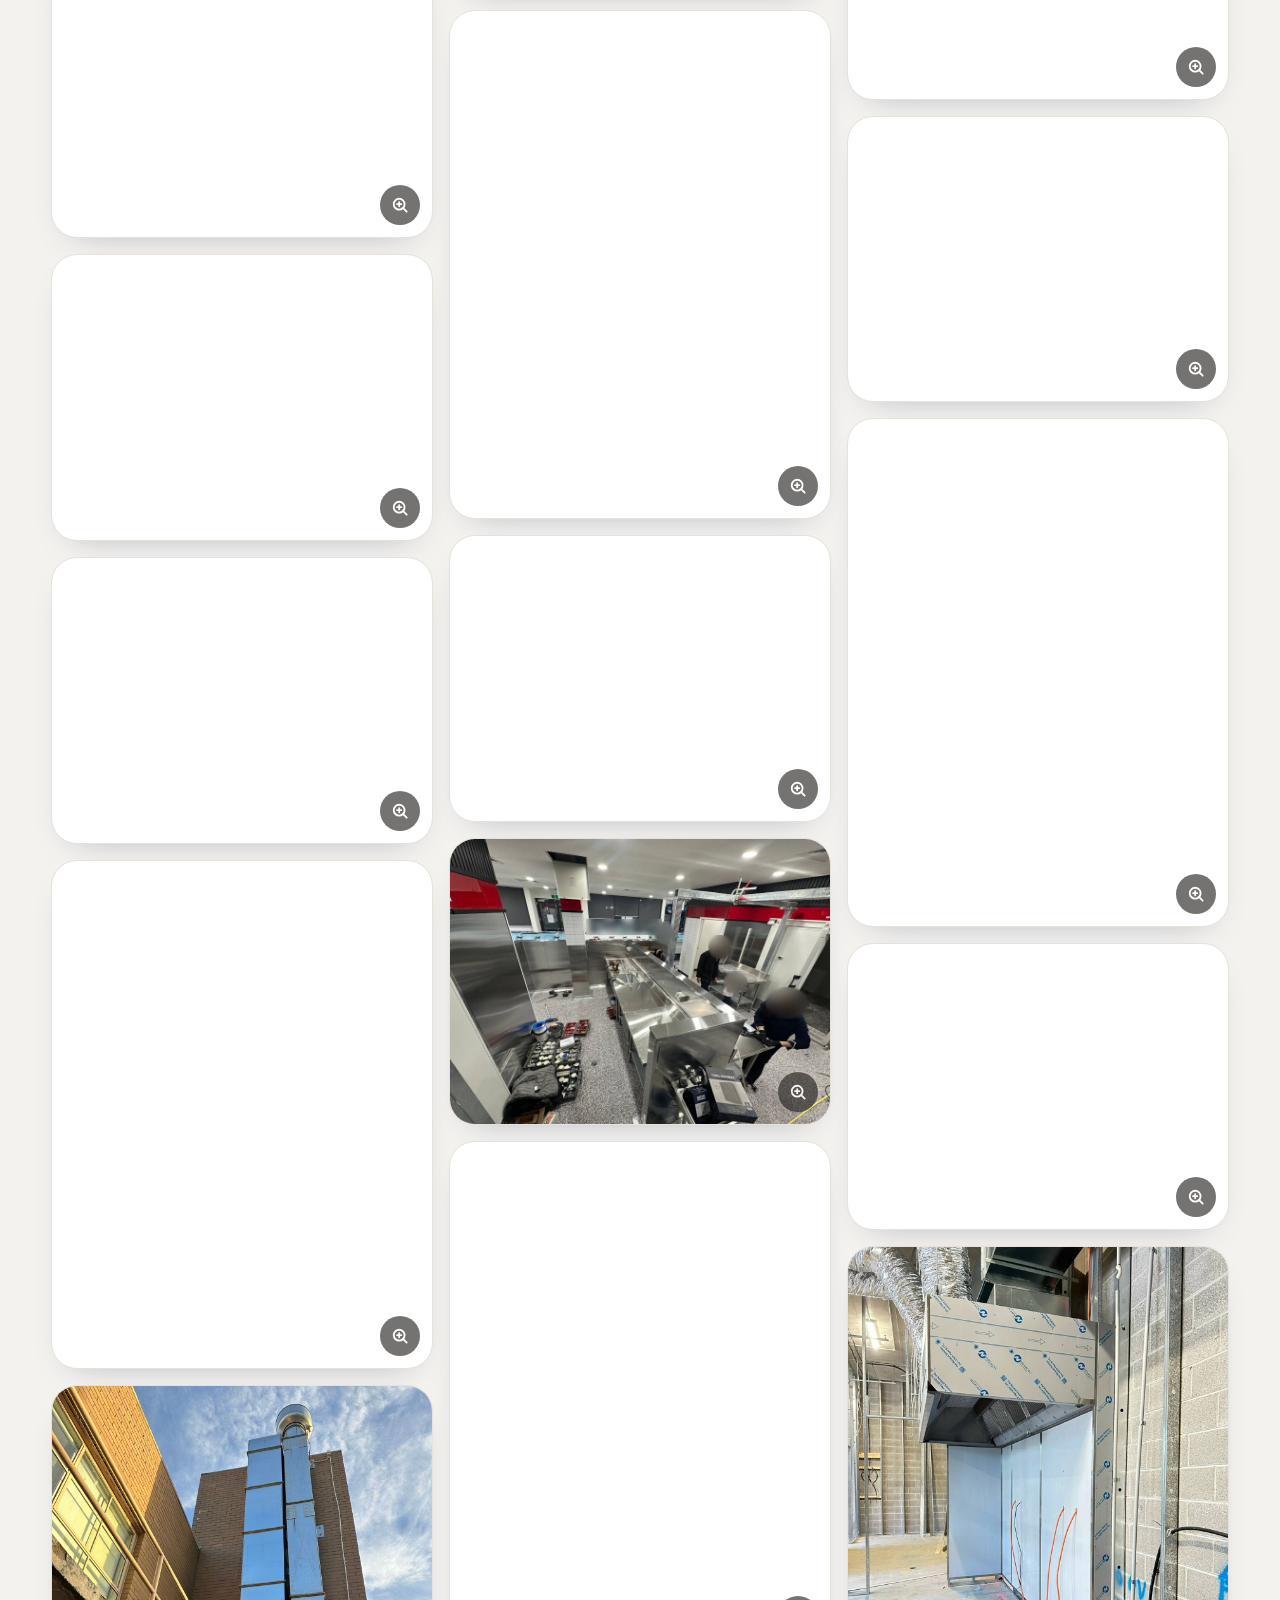
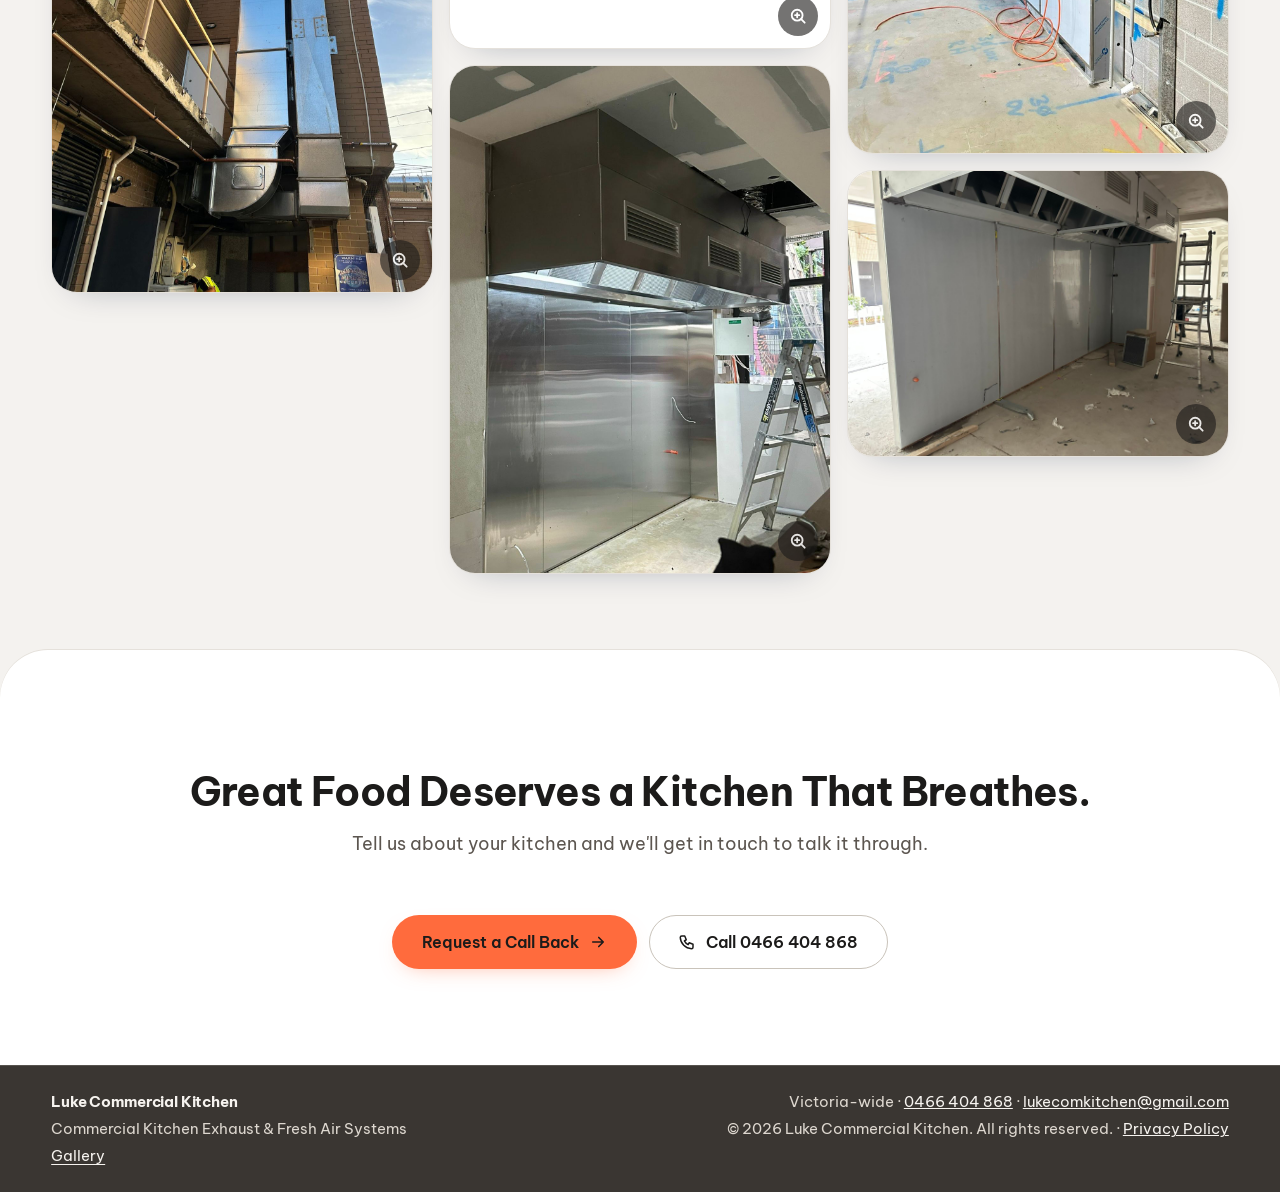
==== commit a6726dcb: "Add 4 new job photos; tidy lightbox controls and more-photos tile on phones - New canopy and rooftop" ====
--- a/gallery/index.html
+++ b/gallery/index.html
@@ -46,7 +46,7 @@
 <link rel="preconnect" href="https://fonts.googleapis.com">
 <link rel="preconnect" href="https://fonts.gstatic.com" crossorigin>
 <link rel="stylesheet" href="https://fonts.googleapis.com/css2?family=Be+Vietnam+Pro:wght@400;500;600;700;800&amp;display=swap">
-<link rel="stylesheet" href="../assets/styles.css?v=1e8f7547a5">
+<link rel="stylesheet" href="../assets/styles.css?v=8e816bebac">
 <script type="application/ld+json">{"@context":"https://schema.org","@type":"LocalBusiness","name":"Luke Commercial Kitchen","telephone":"+61466404868","url":"https://lukecomkitchen.com/gallery/","areaServed":{"@type":"State","name":"Victoria, Australia"},"description":"Commercial kitchen exhaust and fresh air systems, fabricated and installed across Melbourne and Victoria. Practical advice, neat workmanship. Call 0466 404 868.","email":"lukecomkitchen@gmail.com"}</script>
 </head>
 <body>
@@ -109,6 +109,10 @@
 <li class="tile" data-cat="canopies"><button class="ph tilebtn" type="button" data-full="../assets/photos/p31.jpg?v=84a109afd4" data-alt="Canopy fabricated in our workshop, ready for delivery" aria-label="View larger photo: Canopy fabricated in our workshop, ready for delivery"><img class="pimg" src="../assets/photos/p31.jpg?v=84a109afd4" alt="Canopy fabricated in our workshop, ready for delivery" width="1600" height="1200" loading="lazy" decoding="async"></button></li>
 <li class="tile" data-cat="roof"><button class="ph tilebtn" type="button" data-full="../assets/photos/p38.jpg?v=7e31c3312d" data-alt="Exhaust fan and ductwork on a roof beside solar panels" aria-label="View larger photo: Exhaust fan and ductwork on a roof beside solar panels"><img class="pimg" src="../assets/photos/p38.jpg?v=7e31c3312d" alt="Exhaust fan and ductwork on a roof beside solar panels" width="1600" height="1200" loading="lazy" decoding="async"></button></li>
 <li class="tile" data-cat="ductwork"><button class="ph tilebtn" type="button" data-full="../assets/photos/p49.jpg?v=183fe516a2" data-alt="Large ductwork rising to a high warehouse ceiling" aria-label="View larger photo: Large ductwork rising to a high warehouse ceiling"><img class="pimg" src="../assets/photos/p49.jpg?v=183fe516a2" alt="Large ductwork rising to a high warehouse ceiling" width="1600" height="1200" loading="lazy" decoding="async"></button></li>
+<li class="tile" data-cat="canopies"><button class="ph tilebtn" type="button" data-full="../assets/photos/p64.jpg?v=56403e3a5c" data-alt="Long canopy over steam kettles in a production kitchen" aria-label="View larger photo: Long canopy over steam kettles in a production kitchen"><img class="pimg" src="../assets/photos/p64.jpg?v=56403e3a5c" alt="Long canopy over steam kettles in a production kitchen" width="1600" height="1200" loading="lazy" decoding="async"></button></li>
+<li class="tile" data-cat="roof"><button class="ph tilebtn" type="button" data-full="../assets/photos/p62.jpg?v=6ea1f09747" data-alt="Two new exhaust fans on a metal roof" aria-label="View larger photo: Two new exhaust fans on a metal roof"><img class="pimg" src="../assets/photos/p62.jpg?v=6ea1f09747" alt="Two new exhaust fans on a metal roof" width="1600" height="1200" loading="lazy" decoding="async"></button></li>
+<li class="tile" data-cat="canopies"><button class="ph tilebtn" type="button" data-full="../assets/photos/p61.jpg?v=3be2c1d324" data-alt="Canopy with twin spigots, protective film still on" aria-label="View larger photo: Canopy with twin spigots, protective film still on"><img class="pimg" src="../assets/photos/p61.jpg?v=3be2c1d324" alt="Canopy with twin spigots, protective film still on" width="1600" height="1200" loading="lazy" decoding="async"></button></li>
+<li class="tile" data-cat="roof"><button class="ph tilebtn" type="button" data-full="../assets/photos/p63.jpg?v=d0ffd8647e" data-alt="Exhaust fans and ductwork on a metal roof" aria-label="View larger photo: Exhaust fans and ductwork on a metal roof"><img class="pimg" src="../assets/photos/p63.jpg?v=d0ffd8647e" alt="Exhaust fans and ductwork on a metal roof" width="1500" height="1125" loading="lazy" decoding="async"></button></li>
 <li class="tile" data-cat="canopies"><button class="ph tilebtn" type="button" data-full="../assets/photos/p02.jpg?v=60005ccc2f" data-alt="Stainless steel canopy and wall sheet" aria-label="View larger photo: Stainless steel canopy and wall sheet"><img class="pimg" src="../assets/photos/p02.jpg?v=60005ccc2f" alt="Stainless steel canopy and wall sheet" width="1600" height="1200" loading="lazy" decoding="async"></button></li>
 <li class="tile" data-cat="roof"><button class="ph tilebtn" type="button" data-full="../assets/photos/p44.jpg?v=3ee9486850" data-alt="Two exhaust cowls on a grey metal roof" aria-label="View larger photo: Two exhaust cowls on a grey metal roof"><img class="pimg" src="../assets/photos/p44.jpg?v=3ee9486850" alt="Two exhaust cowls on a grey metal roof" width="1600" height="1200" loading="lazy" decoding="async"></button></li>
 <li class="tile" data-cat="ductwork"><button class="ph tilebtn" type="button" data-full="../assets/photos/p40.jpg?v=ef458c6939" data-alt="Canopy and twin risers in a warehouse kitchen" aria-label="View larger photo: Canopy and twin risers in a warehouse kitchen"><img class="pimg" src="../assets/photos/p40.jpg?v=ef458c6939" alt="Canopy and twin risers in a warehouse kitchen" width="1600" height="1200" loading="lazy" decoding="async"></button></li>
@@ -150,7 +154,7 @@
 <li class="tile" data-cat="fitout"><button class="ph tilebtn" type="button" data-full="../assets/photos/p28.jpg?v=6aa3609a65" data-alt="Canopy upgrade with new wall sheeting" aria-label="View larger photo: Canopy upgrade with new wall sheeting"><img class="pimg" src="../assets/photos/p28.jpg?v=6aa3609a65" alt="Canopy upgrade with new wall sheeting" width="1600" height="1200" loading="lazy" decoding="async"></button></li>
 <li class="tile" data-cat="canopies"><button class="ph tilebtn" type="button" data-full="../assets/photos/p55.jpg?v=b35c17ab33" data-alt="Canopy with wall sheeting during construction" aria-label="View larger photo: Canopy with wall sheeting during construction"><img class="pimg" src="../assets/photos/p55.jpg?v=b35c17ab33" alt="Canopy with wall sheeting during construction" width="1200" height="1600" loading="lazy" decoding="async"></button></li>
 <li class="tile" data-cat="fitout"><button class="ph tilebtn" type="button" data-full="../assets/photos/p18.jpg?v=a2d474f877" data-alt="Canopy with a long run of wall sheeting" aria-label="View larger photo: Canopy with a long run of wall sheeting"><img class="pimg" src="../assets/photos/p18.jpg?v=a2d474f877" alt="Canopy with a long run of wall sheeting" width="1600" height="1200" loading="lazy" decoding="async"></button></li></ul>
-      <dialog class="lb" aria-label="Our work"><img class="lbimg" src="" alt=""><button class="lbbtn lbclose" type="button" aria-label="Close">&times;</button><button class="lbbtn lbprev" type="button" aria-label="Previous photo">&#8249;</button><button class="lbbtn lbnext" type="button" aria-label="Next photo">&#8250;</button></dialog>
+      <dialog class="lb" aria-label="Our work"><img class="lbimg" src="" alt=""><button class="lbbtn lbclose" type="button" aria-label="Close"><svg viewBox="0 0 24 24" width="22" height="22" fill="none" stroke="currentColor" stroke-width="2.2" stroke-linecap="round" stroke-linejoin="round" aria-hidden="true"><path d="M6 6l12 12M18 6L6 18"/></svg></button><button class="lbbtn lbprev" type="button" aria-label="Previous photo"><svg viewBox="0 0 24 24" width="22" height="22" fill="none" stroke="currentColor" stroke-width="2.2" stroke-linecap="round" stroke-linejoin="round" aria-hidden="true"><path d="M15 5l-7 7 7 7"/></svg></button><span class="lbcount" aria-live="polite"></span><button class="lbbtn lbnext" type="button" aria-label="Next photo"><svg viewBox="0 0 24 24" width="22" height="22" fill="none" stroke="currentColor" stroke-width="2.2" stroke-linecap="round" stroke-linejoin="round" aria-hidden="true"><path d="M9 5l7 7-7 7"/></svg></button></dialog>
     </div>
   </section>
   <section class="sec sheet dark gal-cta" id="contact">
@@ -196,6 +200,6 @@
   </div>
 
 </div>
-<script src="../assets/main.js?v=feae178778" defer></script>
+<script src="../assets/main.js?v=2824a88b53" defer></script>
 </body>
 </html>
--- a/assets/styles.css
+++ b/assets/styles.css
@@ -984,3 +984,25 @@
 /* menu highlight: soft pill, no underline */
 .nav a.is-active::after{display:none}
 .nav a.is-active{color:#fff;background:rgba(255,255,255,.14);box-shadow:inset 0 0 0 1px rgba(255,255,255,.18)}
+
+/* ---- lightbox controls: matching round buttons, photo counter; tidy "more photos" tile on phones ---- */
+.lbbtn{font-size:0;padding:0}
+.lbbtn svg{display:block}
+.lbcount{position:fixed;left:50%;bottom:calc(14px + env(safe-area-inset-bottom,0px));transform:translateX(-50%);color:rgba(255,255,255,.85);font:600 .9375rem/1 var(--f-body);letter-spacing:.04em;padding:.55rem .9rem;border-radius:999px;background:rgba(28,27,26,.7);border:1px solid rgba(255,255,255,.18);font-variant-numeric:tabular-nums}
+.lbcount:empty{display:none}
+@media (max-width:640px){
+  .lbimg{max-width:calc(100vw - 24px);max-height:calc(100vh - 190px);border-radius:12px}
+  .lbbtn{width:48px;height:48px}
+  .lbclose{top:calc(14px + env(safe-area-inset-top,0px));right:14px}
+  .lbprev,.lbnext{top:auto;bottom:calc(20px + env(safe-area-inset-bottom,0px));transform:none}
+  .lbprev{left:14px}.lbnext{right:14px}
+  .lbcount{bottom:calc(31px + env(safe-area-inset-bottom,0px));font-size:.875rem;padding:.5rem .85rem}
+  .tile-more .more-link{aspect-ratio:3/4}
+  .tile-more .pimg{position:absolute;inset:0;width:100%;height:100%;object-fit:cover}
+  .more-over{padding:.75rem .5rem;gap:.15rem}
+  .more-over b{font-size:2.25rem}
+  .more-over>span{font-size:.9375rem}
+  .more-over em{margin-top:.55rem;font-size:.8125rem;line-height:1.2;padding:.5rem .8rem}
+}
+.more-over .mt-short{display:none}
+@media (max-width:640px){.more-over .mt-long{display:none}.more-over .mt-short{display:inline}.more-over em{white-space:nowrap;font-size:.875rem;padding:.55rem 1rem}}
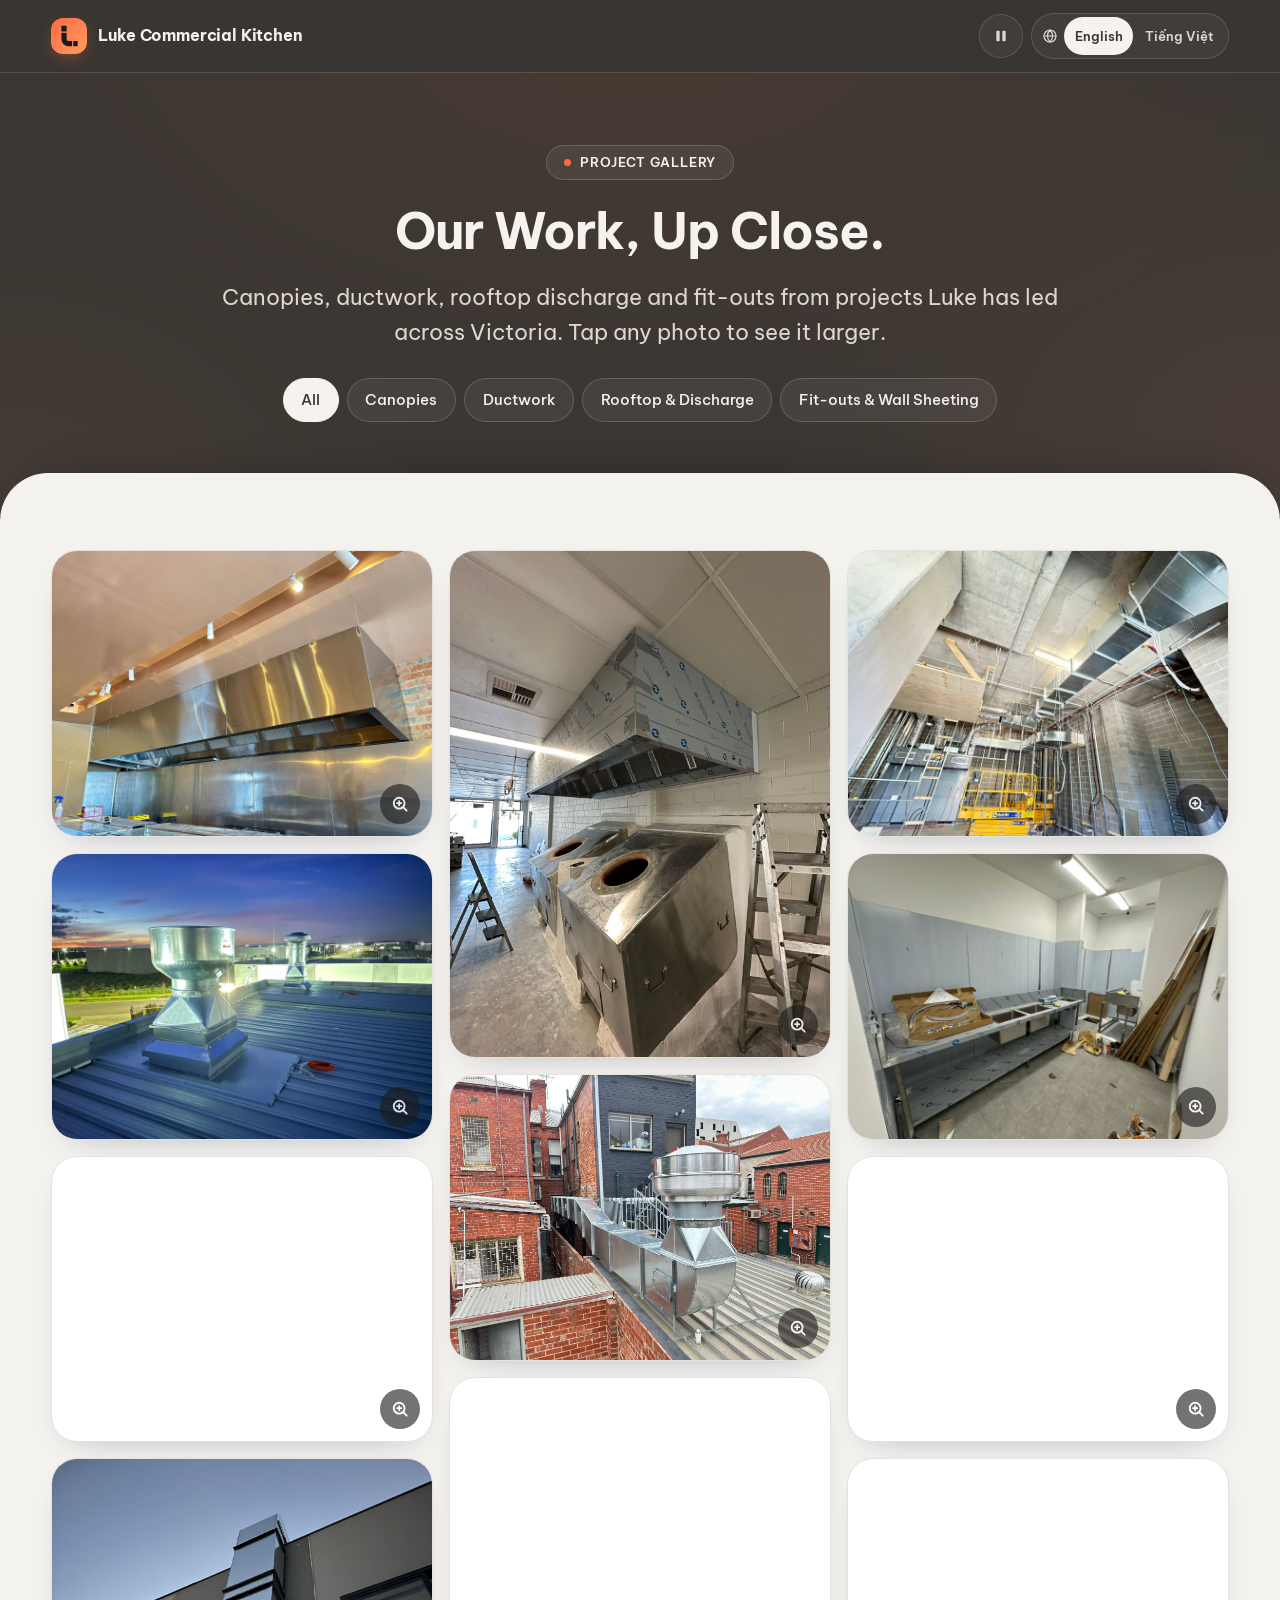
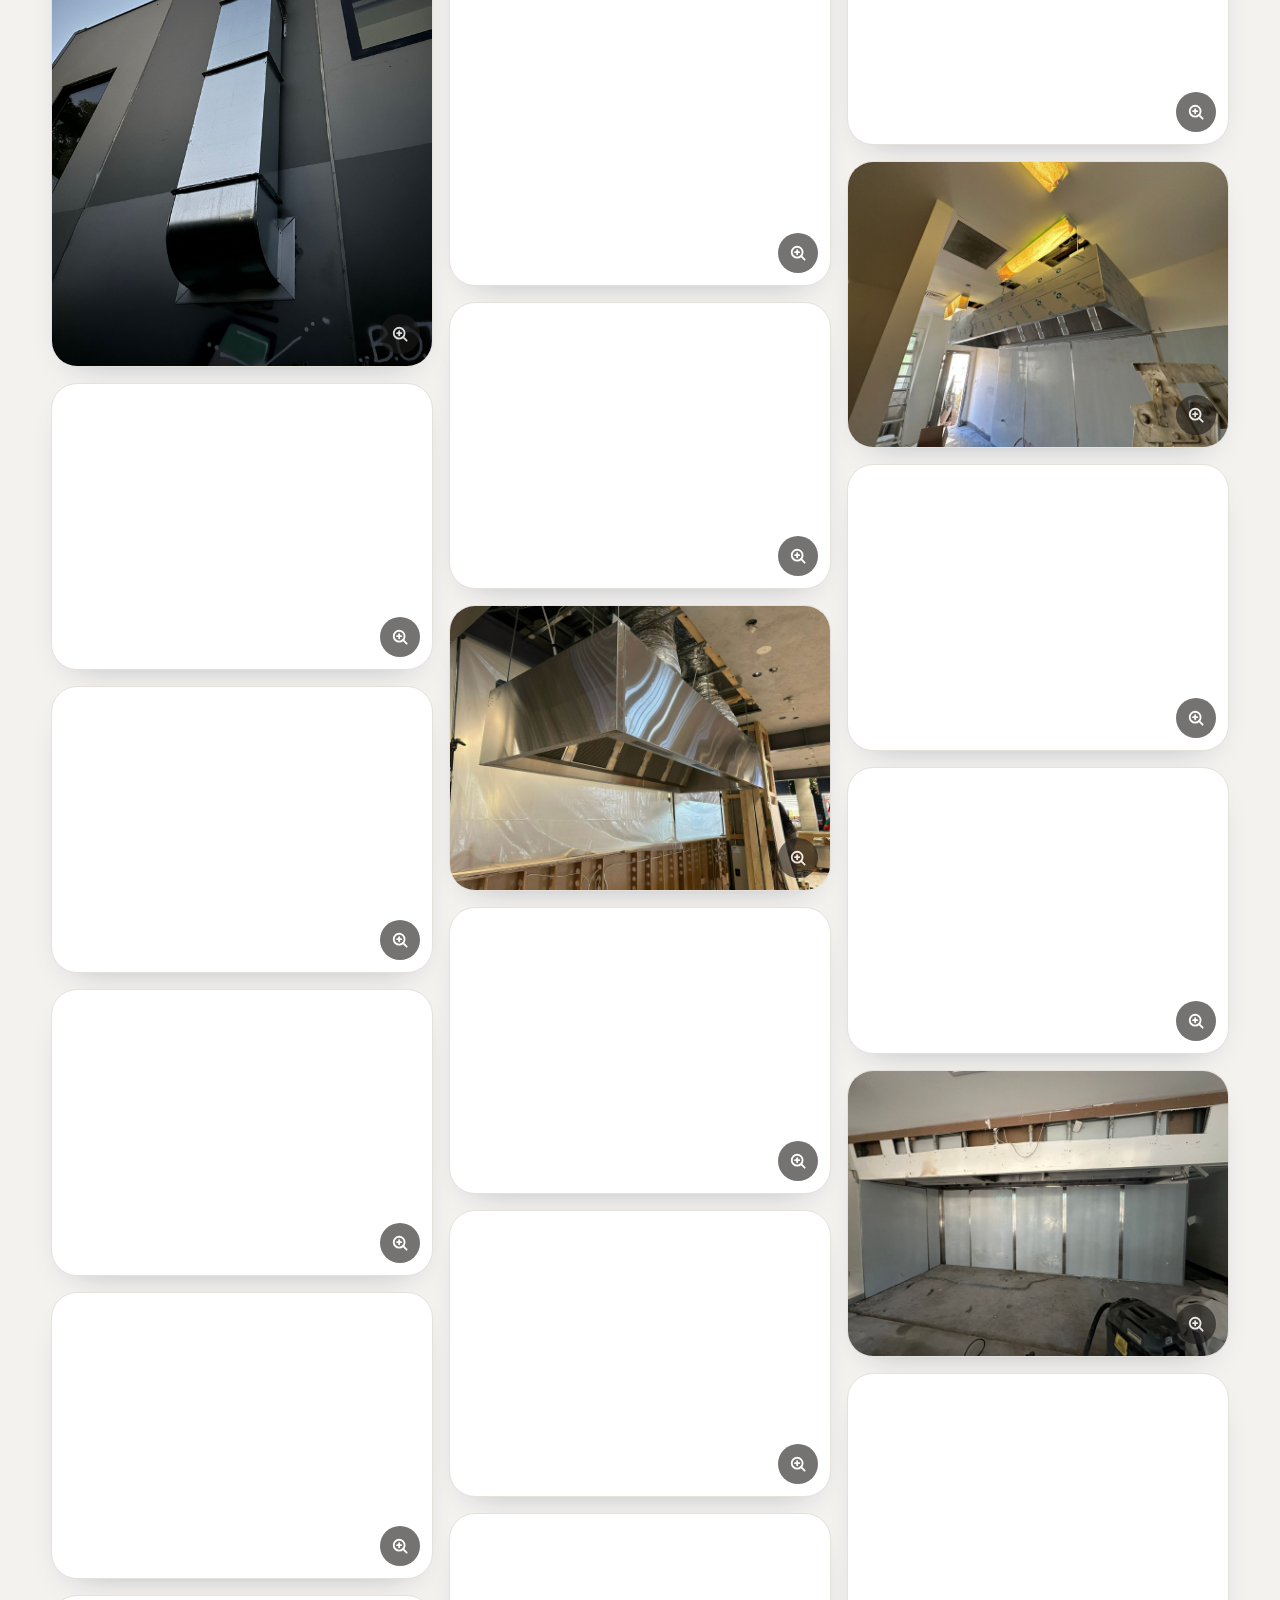
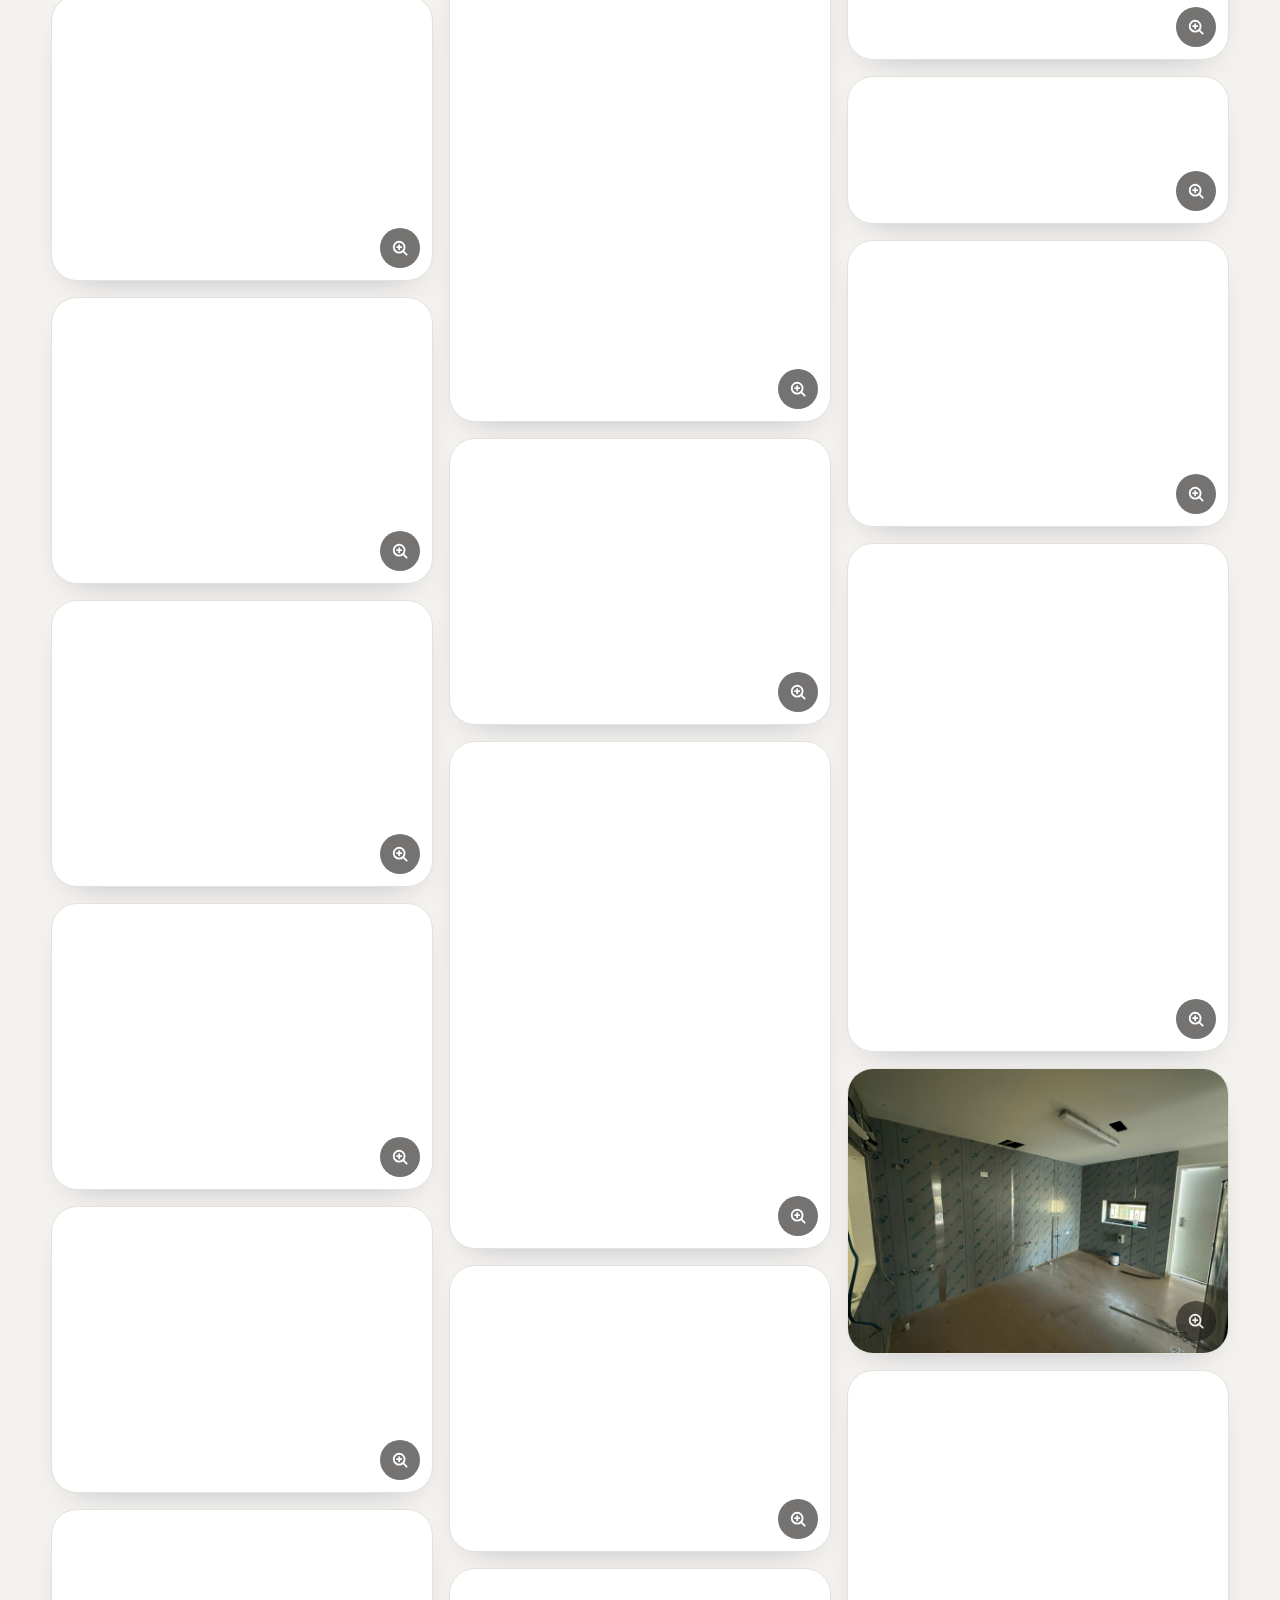
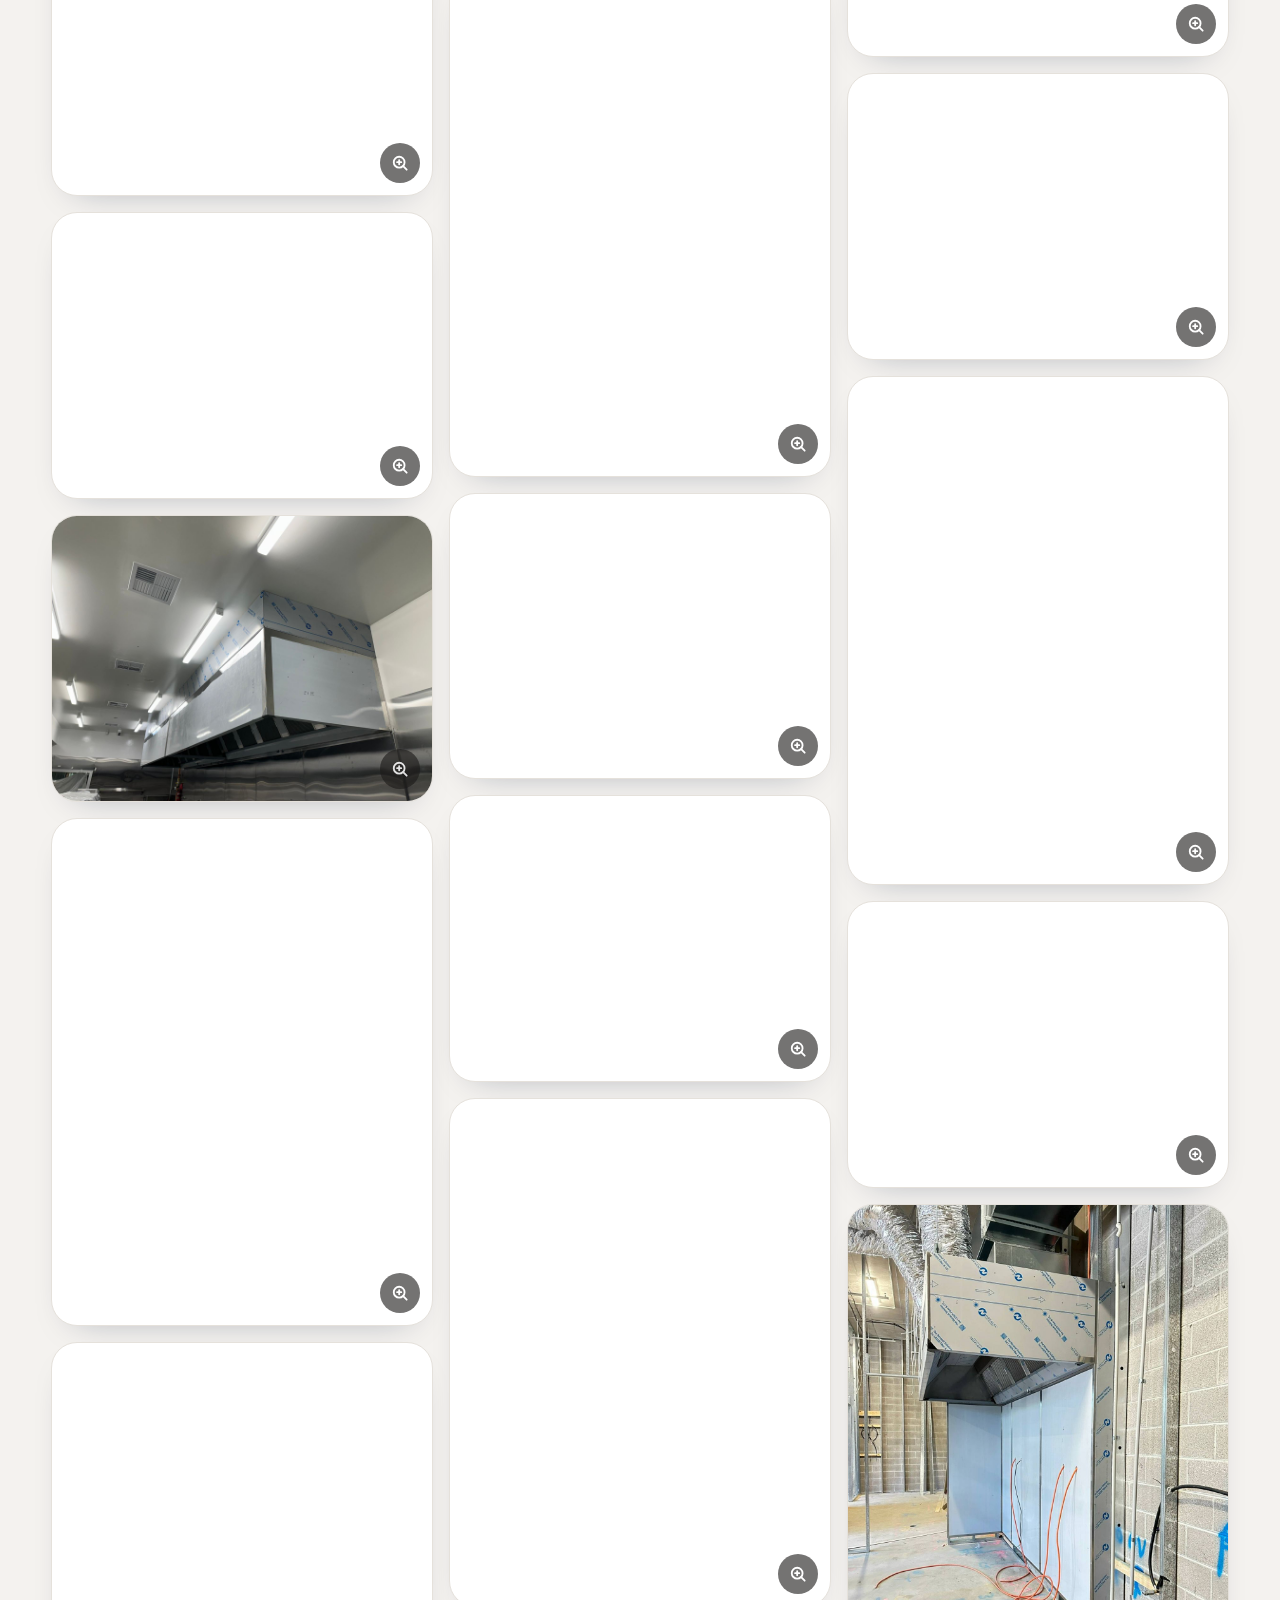
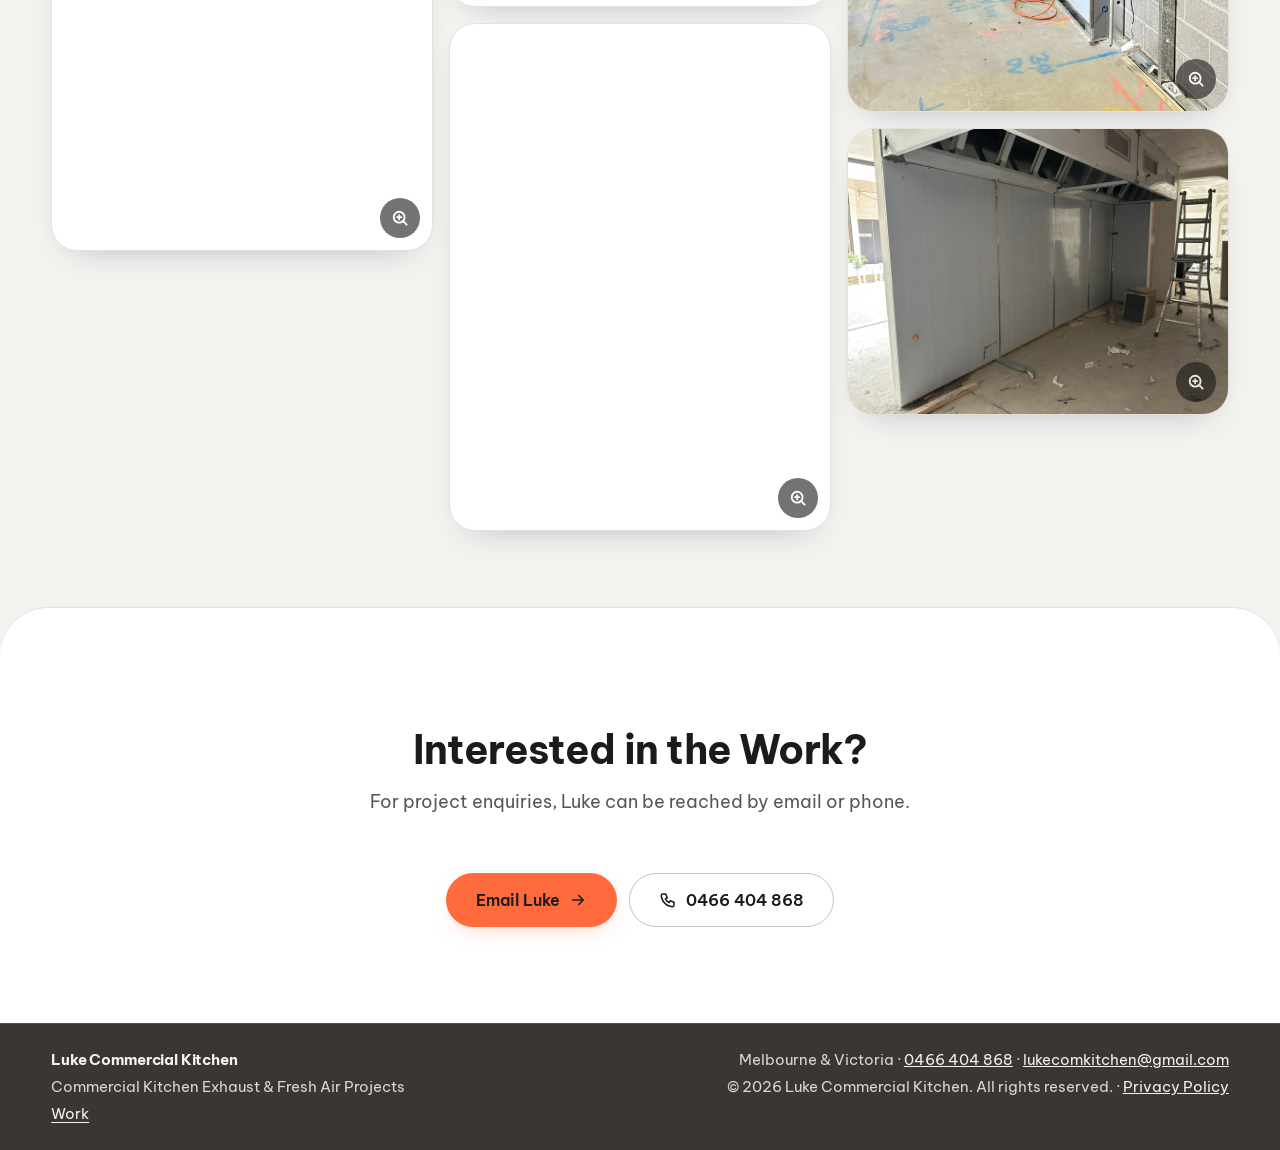
==== commit a80b4815: "Reposition the site as Luke's project portfolio - Hero introduces Luke and his capabilities instead " ====
--- a/gallery/index.html
+++ b/gallery/index.html
@@ -20,45 +20,36 @@
     window.dataLayer = window.dataLayer || [];
     window.gtag = function () { dataLayer.push(arguments); };
     gtag('js', new Date());
-    gtag('config', 'AW-18563134906');
     gtag('config', 'G-7BVN9K5DFZ');
   })();
 </script>
 <title>Project Gallery · Luke Commercial Kitchen · Commercial Kitchen Exhaust, Victoria</title>
-<meta name="description" content="Photos of commercial kitchen canopies, ductwork, roof discharge and fit-outs fabricated and installed by Luke Commercial Kitchen across Victoria.">
+<meta name="description" content="Photos of commercial kitchen canopies, ductwork, rooftop discharge and fit-outs from projects led by Luke across Victoria.">
 <link rel="canonical" href="https://lukecomkitchen.com/gallery/">
 <link rel="alternate" hreflang="en-AU" href="https://lukecomkitchen.com/gallery/">
 <link rel="alternate" hreflang="vi" href="https://lukecomkitchen.com/vi/gallery/">
 <link rel="alternate" hreflang="x-default" href="https://lukecomkitchen.com/gallery/">
 <meta property="og:type" content="website">
 <meta property="og:title" content="Project Gallery · Luke Commercial Kitchen · Commercial Kitchen Exhaust, Victoria">
-<meta property="og:description" content="Photos of commercial kitchen canopies, ductwork, roof discharge and fit-outs fabricated and installed by Luke Commercial Kitchen across Victoria.">
+<meta property="og:description" content="Photos of commercial kitchen canopies, ductwork, rooftop discharge and fit-outs from projects led by Luke across Victoria.">
 <meta property="og:url" content="https://lukecomkitchen.com/gallery/">
 <meta property="og:locale" content="en_AU">
 <meta property="og:site_name" content="Luke Commercial Kitchen">
-<meta property="og:image" content="https://lukecomkitchen.com/assets/og-en.jpg?v=420781b066">
+<meta property="og:image" content="https://lukecomkitchen.com/assets/og-en.jpg?v=e6362aa29f">
 <meta property="og:image:width" content="1200">
 <meta property="og:image:height" content="630">
-<meta property="og:image:alt" content="Luke Commercial Kitchen: commercial kitchen exhaust and fresh air systems in Melbourne and Victoria">
+<meta property="og:image:alt" content="Luke Commercial Kitchen: commercial kitchen exhaust and fresh air projects in Melbourne and Victoria">
 <meta name="twitter:card" content="summary_large_image">
 <meta name="theme-color" content="#1C1B1A">
 <link rel="icon" href="../assets/favicon.svg" type="image/svg+xml">
 <link rel="preconnect" href="https://fonts.googleapis.com">
 <link rel="preconnect" href="https://fonts.gstatic.com" crossorigin>
 <link rel="stylesheet" href="https://fonts.googleapis.com/css2?family=Be+Vietnam+Pro:wght@400;500;600;700;800&amp;display=swap">
-<link rel="stylesheet" href="../assets/styles.css?v=8e816bebac">
-<script type="application/ld+json">{"@context":"https://schema.org","@type":"LocalBusiness","name":"Luke Commercial Kitchen","telephone":"+61466404868","url":"https://lukecomkitchen.com/gallery/","areaServed":{"@type":"State","name":"Victoria, Australia"},"description":"Commercial kitchen exhaust and fresh air systems, fabricated and installed across Melbourne and Victoria. Practical advice, neat workmanship. Call 0466 404 868.","email":"lukecomkitchen@gmail.com"}</script>
+<link rel="stylesheet" href="../assets/styles.css?v=b9e453c412">
+<script type="application/ld+json">{"@context":"https://schema.org","@type":"Person","name":"Luke","url":"https://lukecomkitchen.com/gallery/","jobTitle":"Commercial kitchen exhaust and fresh air project lead","description":"Project portfolio of Luke: commercial kitchen exhaust and fresh air systems, from site measure and drawings to fabrication and hands-on installation, across Melbourne and Victoria.","workLocation":{"@type":"Place","name":"Melbourne and Victoria, Australia"},"knowsAbout":["Commercial kitchen exhaust systems","Fresh air systems","Ductwork fabrication","HVAC installation"],"email":"lukecomkitchen@gmail.com"}</script>
 </head>
 <body>
 <div class="pg lang-en" id="top" data-lang="en" data-view="gallery" data-site="{&quot;badEmail&quot;:&quot;That email address doesn't look quite right. Please check it and try again.&quot;,&quot;required&quot;:&quot;Please add your name and a phone number or email so we can get back to you.&quot;,&quot;okSent&quot;:&quot;Thank you! We've received your request and will be in touch within 2 business days.&quot;,&quot;okSms&quot;:&quot;Your messaging app should open with your details ready to send – just press send. If it doesn't open, give us a call on&quot;,&quot;errSend&quot;:&quot;Sorry, something went wrong sending your request. Please try again, or call us on&quot;,&quot;sending&quot;:&quot;Sending…&quot;,&quot;smsHead&quot;:&quot;Call back request from the website&quot;,&quot;phone&quot;:&quot;0466 404 868&quot;,&quot;tel&quot;:&quot;tel:+61466404868&quot;,&quot;sms&quot;:&quot;sms:+61466404868&quot;,&quot;key&quot;:&quot;335a515e-727e-4c8e-8eaf-f16c578c7db8&quot;,&quot;company&quot;:&quot;Luke Commercial Kitchen&quot;,&quot;pause&quot;:&quot;Pause animation&quot;,&quot;play&quot;:&quot;Play animation&quot;,&quot;labels&quot;:{&quot;name&quot;:&quot;Your Name&quot;,&quot;phone&quot;:&quot;Phone&quot;,&quot;email&quot;:&quot;Email&quot;,&quot;suburb&quot;:&quot;Suburb&quot;,&quot;kitchen_type&quot;:&quot;Type of Kitchen&quot;,&quot;request&quot;:&quot;What would you like?&quot;,&quot;system&quot;:&quot;System needed&quot;,&quot;call_time&quot;:&quot;Best Time to Call&quot;,&quot;details&quot;:&quot;Project Details (Optional)&quot;}}">
-
-  <div class="util" aria-label="Contact details">
-    <div class="in util-in">
-      <a href="tel:+61466404868"><svg width="15" height="15" viewBox="0 0 24 24" fill="none" stroke="currentColor" stroke-width="2" stroke-linecap="round" stroke-linejoin="round" aria-hidden="true"><path d="M5 4h4l2 5-2.5 1.5a11 11 0 0 0 5 5L15 13l5 2v4a2 2 0 0 1-2 2A16 16 0 0 1 3 6a2 2 0 0 1 2-2z"/></svg><span>0466 404 868</span></a>
-      <a href="mailto:lukecomkitchen@gmail.com"><svg width="15" height="15" viewBox="0 0 24 24" fill="none" stroke="currentColor" stroke-width="2" stroke-linecap="round" stroke-linejoin="round" aria-hidden="true"><rect x="3" y="5" width="18" height="14" rx="2"/><path d="m3 7 9 6 9-6"/></svg><span class="util-full">lukecomkitchen@gmail.com</span><span class="util-short" aria-hidden="true">Email</span></a>
-      <span class="util-area"><svg width="15" height="15" viewBox="0 0 24 24" fill="none" stroke="currentColor" stroke-width="2" stroke-linecap="round" stroke-linejoin="round" aria-hidden="true"><path d="M12 21s7-6.2 7-11a7 7 0 0 0-14 0c0 4.8 7 11 7 11z"/><circle cx="12" cy="10" r="2.5"/></svg><span>Servicing all of Victoria</span></span>
-    </div>
-  </div>
 
   <header class="top">
     <div class="in top-in">
@@ -67,15 +58,13 @@
         <span class="lname">Luke <span class="lname2">Commercial Kitchen</span></span>
       </a>
       <nav class="nav" aria-label="Main menu">
-        <a href="#top" aria-current="page">Gallery</a>
-        <a href="../#why">Why Us</a>
-        <a href="../#system">The System</a>
-        <a href="../#process">Process</a>
+        <a href="#top" aria-current="page">Work</a>
+        <a href="../#capabilities">Capabilities</a>
+        <a href="../#about">About</a>
+        <a href="../#process">Approach</a>
         <a href="../#contact">Contact</a>
       </nav>
       <div class="top-r">
-        <a class="btn btn-ghost btn-sm hdr-cta" href="tel:+61466404868"><svg width="18" height="18" viewBox="0 0 24 24" fill="none" stroke="currentColor" stroke-width="2" stroke-linecap="round" stroke-linejoin="round" aria-hidden="true"><path d="M5 4h4l2 5-2.5 1.5a11 11 0 0 0 5 5L15 13l5 2v4a2 2 0 0 1-2 2A16 16 0 0 1 3 6a2 2 0 0 1 2-2z"/></svg><span>0466 404 868</span></a>
-        <a class="btn btn-primary btn-sm hdr-cta" href="../#contact">Request a Call Back</a>
         <button class="iconbtn js-motion" type="button" aria-label="Pause animation" title="Pause animation">
           <svg class="ic-pause" width="16" height="16" viewBox="0 0 24 24" fill="currentColor" aria-hidden="true"><rect x="5" y="4" width="5" height="16" rx="1.5"/><rect x="14" y="4" width="5" height="16" rx="1.5"/></svg>
           <svg class="ic-play" width="16" height="16" viewBox="0 0 24 24" fill="currentColor" aria-hidden="true"><path d="M7 4.5v15a1 1 0 0 0 1.5.9l12-7.5a1 1 0 0 0 0-1.8l-12-7.5A1 1 0 0 0 7 4.5z"/></svg>
@@ -95,111 +84,83 @@
     <div class="in">
       <p class="tag">Project gallery</p>
       <h1 class="h1 gal-h1">Our Work, Up Close.</h1>
-      <p class="lede">Canopies, ductwork, roof discharge and kitchen fit-outs from jobs across Victoria. Tap any photo to see it larger.</p>
-      <div class="gfilters" role="group" aria-label="Filter photos"><button type="button" class="gf" data-f="all" aria-pressed="true">All</button><button type="button" class="gf" data-f="canopies" aria-pressed="false">Canopies</button><button type="button" class="gf" data-f="ductwork" aria-pressed="false">Ductwork</button><button type="button" class="gf" data-f="roof" aria-pressed="false">Roof & Discharge</button><button type="button" class="gf" data-f="fitout" aria-pressed="false">Kitchen Fit-outs</button></div>
+      <p class="lede">Canopies, ductwork, rooftop discharge and fit-outs from projects Luke has led across Victoria. Tap any photo to see it larger.</p>
+      <div class="gfilters" role="group" aria-label="Filter photos"><button type="button" class="gf" data-f="all" aria-pressed="true">All</button><button type="button" class="gf" data-f="canopies" aria-pressed="false">Canopies</button><button type="button" class="gf" data-f="ductwork" aria-pressed="false">Ductwork</button><button type="button" class="gf" data-f="roof" aria-pressed="false">Rooftop & Discharge</button><button type="button" class="gf" data-f="fitout" aria-pressed="false">Fit-outs & Wall Sheeting</button></div>
     </div>
   </section>
   <section class="sec sheet light alt gal-grid" id="work">
     <div class="in">
-      <ul class="tiles masonry"><li class="tile" data-cat="canopies"><button class="ph tilebtn" type="button" data-full="../assets/photos/p51.jpg?v=cb03959642" data-alt="Finished stainless steel canopy with wall sheeting" aria-label="View larger photo: Finished stainless steel canopy with wall sheeting"><img class="pimg" src="../assets/photos/p51.jpg?v=cb03959642" alt="Finished stainless steel canopy with wall sheeting" width="1600" height="1200" loading="lazy" decoding="async"></button></li>
-<li class="tile" data-cat="roof"><button class="ph tilebtn" type="button" data-full="../assets/photos/p59.jpg?v=84d01b4d13" data-alt="Rooftop exhaust discharge at dusk" aria-label="View larger photo: Rooftop exhaust discharge at dusk"><img class="pimg" src="../assets/photos/p59.jpg?v=84d01b4d13" alt="Rooftop exhaust discharge at dusk" width="1600" height="1200" loading="lazy" decoding="async"></button></li>
-<li class="tile" data-cat="canopies"><button class="ph tilebtn" type="button" data-full="../assets/photos/p42.jpg?v=a6aab970ed" data-alt="Long canopy in a finished commercial kitchen" aria-label="View larger photo: Long canopy in a finished commercial kitchen"><img class="pimg" src="../assets/photos/p42.jpg?v=a6aab970ed" alt="Long canopy in a finished commercial kitchen" width="1024" height="768" loading="lazy" decoding="async"></button></li>
-<li class="tile" data-cat="ductwork"><button class="ph tilebtn" type="button" data-full="../assets/photos/p39.jpg?v=91ad72ced3" data-alt="Galvanised exhaust riser on an external wall" aria-label="View larger photo: Galvanised exhaust riser on an external wall"><img class="pimg" src="../assets/photos/p39.jpg?v=91ad72ced3" alt="Galvanised exhaust riser on an external wall" width="1200" height="1600" loading="lazy" decoding="async"></button></li>
-<li class="tile" data-cat="canopies"><button class="ph tilebtn" type="button" data-full="../assets/photos/p58.jpg?v=a8602c1f39" data-alt="Canopy with fresh air supply grilles and wall sheeting" aria-label="View larger photo: Canopy with fresh air supply grilles and wall sheeting"><img class="pimg" src="../assets/photos/p58.jpg?v=a8602c1f39" alt="Canopy with fresh air supply grilles and wall sheeting" width="1600" height="1200" loading="lazy" decoding="async"></button></li>
-<li class="tile" data-cat="canopies"><button class="ph tilebtn" type="button" data-full="../assets/photos/p31.jpg?v=84a109afd4" data-alt="Canopy fabricated in our workshop, ready for delivery" aria-label="View larger photo: Canopy fabricated in our workshop, ready for delivery"><img class="pimg" src="../assets/photos/p31.jpg?v=84a109afd4" alt="Canopy fabricated in our workshop, ready for delivery" width="1600" height="1200" loading="lazy" decoding="async"></button></li>
-<li class="tile" data-cat="roof"><button class="ph tilebtn" type="button" data-full="../assets/photos/p38.jpg?v=7e31c3312d" data-alt="Exhaust fan and ductwork on a roof beside solar panels" aria-label="View larger photo: Exhaust fan and ductwork on a roof beside solar panels"><img class="pimg" src="../assets/photos/p38.jpg?v=7e31c3312d" alt="Exhaust fan and ductwork on a roof beside solar panels" width="1600" height="1200" loading="lazy" decoding="async"></button></li>
-<li class="tile" data-cat="ductwork"><button class="ph tilebtn" type="button" data-full="../assets/photos/p49.jpg?v=183fe516a2" data-alt="Large ductwork rising to a high warehouse ceiling" aria-label="View larger photo: Large ductwork rising to a high warehouse ceiling"><img class="pimg" src="../assets/photos/p49.jpg?v=183fe516a2" alt="Large ductwork rising to a high warehouse ceiling" width="1600" height="1200" loading="lazy" decoding="async"></button></li>
-<li class="tile" data-cat="canopies"><button class="ph tilebtn" type="button" data-full="../assets/photos/p64.jpg?v=56403e3a5c" data-alt="Long canopy over steam kettles in a production kitchen" aria-label="View larger photo: Long canopy over steam kettles in a production kitchen"><img class="pimg" src="../assets/photos/p64.jpg?v=56403e3a5c" alt="Long canopy over steam kettles in a production kitchen" width="1600" height="1200" loading="lazy" decoding="async"></button></li>
-<li class="tile" data-cat="roof"><button class="ph tilebtn" type="button" data-full="../assets/photos/p62.jpg?v=6ea1f09747" data-alt="Two new exhaust fans on a metal roof" aria-label="View larger photo: Two new exhaust fans on a metal roof"><img class="pimg" src="../assets/photos/p62.jpg?v=6ea1f09747" alt="Two new exhaust fans on a metal roof" width="1600" height="1200" loading="lazy" decoding="async"></button></li>
-<li class="tile" data-cat="canopies"><button class="ph tilebtn" type="button" data-full="../assets/photos/p61.jpg?v=3be2c1d324" data-alt="Canopy with twin spigots, protective film still on" aria-label="View larger photo: Canopy with twin spigots, protective film still on"><img class="pimg" src="../assets/photos/p61.jpg?v=3be2c1d324" alt="Canopy with twin spigots, protective film still on" width="1600" height="1200" loading="lazy" decoding="async"></button></li>
-<li class="tile" data-cat="roof"><button class="ph tilebtn" type="button" data-full="../assets/photos/p63.jpg?v=d0ffd8647e" data-alt="Exhaust fans and ductwork on a metal roof" aria-label="View larger photo: Exhaust fans and ductwork on a metal roof"><img class="pimg" src="../assets/photos/p63.jpg?v=d0ffd8647e" alt="Exhaust fans and ductwork on a metal roof" width="1500" height="1125" loading="lazy" decoding="async"></button></li>
-<li class="tile" data-cat="canopies"><button class="ph tilebtn" type="button" data-full="../assets/photos/p02.jpg?v=60005ccc2f" data-alt="Stainless steel canopy and wall sheet" aria-label="View larger photo: Stainless steel canopy and wall sheet"><img class="pimg" src="../assets/photos/p02.jpg?v=60005ccc2f" alt="Stainless steel canopy and wall sheet" width="1600" height="1200" loading="lazy" decoding="async"></button></li>
-<li class="tile" data-cat="roof"><button class="ph tilebtn" type="button" data-full="../assets/photos/p44.jpg?v=3ee9486850" data-alt="Two exhaust cowls on a grey metal roof" aria-label="View larger photo: Two exhaust cowls on a grey metal roof"><img class="pimg" src="../assets/photos/p44.jpg?v=3ee9486850" alt="Two exhaust cowls on a grey metal roof" width="1600" height="1200" loading="lazy" decoding="async"></button></li>
-<li class="tile" data-cat="ductwork"><button class="ph tilebtn" type="button" data-full="../assets/photos/p40.jpg?v=ef458c6939" data-alt="Canopy and twin risers in a warehouse kitchen" aria-label="View larger photo: Canopy and twin risers in a warehouse kitchen"><img class="pimg" src="../assets/photos/p40.jpg?v=ef458c6939" alt="Canopy and twin risers in a warehouse kitchen" width="1600" height="1200" loading="lazy" decoding="async"></button></li>
-<li class="tile" data-cat="canopies"><button class="ph tilebtn" type="button" data-full="../assets/photos/p46.jpg?v=f21345e845" data-alt="Long canopy in a bright commercial kitchen" aria-label="View larger photo: Long canopy in a bright commercial kitchen"><img class="pimg" src="../assets/photos/p46.jpg?v=f21345e845" alt="Long canopy in a bright commercial kitchen" width="1600" height="1200" loading="lazy" decoding="async"></button></li>
-<li class="tile" data-cat="roof"><button class="ph tilebtn" type="button" data-full="../assets/photos/p60.jpg?v=636b359850" data-alt="Rooftop exhaust fan in the country" aria-label="View larger photo: Rooftop exhaust fan in the country"><img class="pimg" src="../assets/photos/p60.jpg?v=636b359850" alt="Rooftop exhaust fan in the country" width="1200" height="1600" loading="lazy" decoding="async"></button></li>
-<li class="tile" data-cat="ductwork"><button class="ph tilebtn" type="button" data-full="../assets/photos/p08.jpg?v=e663390f65" data-alt="Twin ducts running up a brick wall" aria-label="View larger photo: Twin ducts running up a brick wall"><img class="pimg" src="../assets/photos/p08.jpg?v=e663390f65" alt="Twin ducts running up a brick wall" width="1200" height="1600" loading="lazy" decoding="async"></button></li>
-<li class="tile" data-cat="canopies"><button class="ph tilebtn" type="button" data-full="../assets/photos/p17.jpg?v=07aa0daca0" data-alt="Canopy over twin tandoor ovens" aria-label="View larger photo: Canopy over twin tandoor ovens"><img class="pimg" src="../assets/photos/p17.jpg?v=07aa0daca0" alt="Canopy over twin tandoor ovens" width="1200" height="1600" loading="lazy" decoding="async"></button></li>
-<li class="tile" data-cat="roof"><button class="ph tilebtn" type="button" data-full="../assets/photos/p54.jpg?v=36f4c8a67d" data-alt="Rooftop fan and ductwork among brick buildings" aria-label="View larger photo: Rooftop fan and ductwork among brick buildings"><img class="pimg" src="../assets/photos/p54.jpg?v=36f4c8a67d" alt="Rooftop fan and ductwork among brick buildings" width="1500" height="1125" loading="lazy" decoding="async"></button></li>
-<li class="tile" data-cat="fitout"><button class="ph tilebtn" type="button" data-full="../assets/photos/p10.jpg?v=d8d2b6f361" data-alt="Kitchen with two canopies and wall sheeting" aria-label="View larger photo: Kitchen with two canopies and wall sheeting"><img class="pimg" src="../assets/photos/p10.jpg?v=d8d2b6f361" alt="Kitchen with two canopies and wall sheeting" width="1200" height="1600" loading="lazy" decoding="async"></button></li>
-<li class="tile" data-cat="roof"><button class="ph tilebtn" type="button" data-full="../assets/photos/p41.jpg?v=4a173971dd" data-alt="Three exhaust discharges on a roof at night" aria-label="View larger photo: Three exhaust discharges on a roof at night"><img class="pimg" src="../assets/photos/p41.jpg?v=4a173971dd" alt="Three exhaust discharges on a roof at night" width="1600" height="1200" loading="lazy" decoding="async"></button></li>
-<li class="tile" data-cat="canopies"><button class="ph tilebtn" type="button" data-full="../assets/photos/p09.jpg?v=697fdf7bb1" data-alt="Island canopy with grease filters" aria-label="View larger photo: Island canopy with grease filters"><img class="pimg" src="../assets/photos/p09.jpg?v=697fdf7bb1" alt="Island canopy with grease filters" width="1600" height="1200" loading="lazy" decoding="async"></button></li>
-<li class="tile" data-cat="roof"><button class="ph tilebtn" type="button" data-full="../assets/photos/p48.jpg?v=5b2b60ecab" data-alt="Exhaust fan and ductwork on a commercial roof" aria-label="View larger photo: Exhaust fan and ductwork on a commercial roof"><img class="pimg" src="../assets/photos/p48.jpg?v=5b2b60ecab" alt="Exhaust fan and ductwork on a commercial roof" width="1600" height="1200" loading="lazy" decoding="async"></button></li>
-<li class="tile" data-cat="fitout"><button class="ph tilebtn" type="button" data-full="../assets/photos/p53.jpg?v=c7f87a4869" data-alt="Stainless wall sheeting with a curved archway" aria-label="View larger photo: Stainless wall sheeting with a curved archway"><img class="pimg" src="../assets/photos/p53.jpg?v=c7f87a4869" alt="Stainless wall sheeting with a curved archway" width="1600" height="1200" loading="lazy" decoding="async"></button></li>
-<li class="tile" data-cat="ductwork"><button class="ph tilebtn" type="button" data-full="../assets/photos/p03.jpg?v=abe2db60f8" data-alt="Galvanised duct riser with a curved bend" aria-label="View larger photo: Galvanised duct riser with a curved bend"><img class="pimg" src="../assets/photos/p03.jpg?v=abe2db60f8" alt="Galvanised duct riser with a curved bend" width="1200" height="1600" loading="lazy" decoding="async"></button></li>
-<li class="tile" data-cat="roof"><button class="ph tilebtn" type="button" data-full="../assets/photos/p07.jpg?v=fae705e1ce" data-alt="Exhaust discharge cowl on a corrugated roof" aria-label="View larger photo: Exhaust discharge cowl on a corrugated roof"><img class="pimg" src="../assets/photos/p07.jpg?v=fae705e1ce" alt="Exhaust discharge cowl on a corrugated roof" width="1600" height="1200" loading="lazy" decoding="async"></button></li>
-<li class="tile" data-cat="canopies"><button class="ph tilebtn" type="button" data-full="../assets/photos/p57.jpg?v=e635aedc18" data-alt="Compact canopy with wall sheeting" aria-label="View larger photo: Compact canopy with wall sheeting"><img class="pimg" src="../assets/photos/p57.jpg?v=e635aedc18" alt="Compact canopy with wall sheeting" width="1200" height="1600" loading="lazy" decoding="async"></button></li>
-<li class="tile" data-cat="ductwork"><button class="ph tilebtn" type="button" data-full="../assets/photos/p45.jpg?v=c4deea478b" data-alt="Canopy with ductwork rising into the ceiling" aria-label="View larger photo: Canopy with ductwork rising into the ceiling"><img class="pimg" src="../assets/photos/p45.jpg?v=c4deea478b" alt="Canopy with ductwork rising into the ceiling" width="1600" height="1200" loading="lazy" decoding="async"></button></li>
-<li class="tile" data-cat="roof"><button class="ph tilebtn" type="button" data-full="../assets/photos/p16.jpg?v=2b73be28c9" data-alt="Exhaust ductwork on a city rooftop" aria-label="View larger photo: Exhaust ductwork on a city rooftop"><img class="pimg" src="../assets/photos/p16.jpg?v=2b73be28c9" alt="Exhaust ductwork on a city rooftop" width="1125" height="1500" loading="lazy" decoding="async"></button></li>
-<li class="tile" data-cat="canopies"><button class="ph tilebtn" type="button" data-full="../assets/photos/p52.jpg?v=2f2f5dd2a0" data-alt="Long canopy with grease filters" aria-label="View larger photo: Long canopy with grease filters"><img class="pimg" src="../assets/photos/p52.jpg?v=2f2f5dd2a0" alt="Long canopy with grease filters" width="1600" height="1200" loading="lazy" decoding="async"></button></li>
-<li class="tile" data-cat="fitout"><button class="ph tilebtn" type="button" data-full="../assets/photos/p36.jpg?v=f4f25edb93" data-alt="Stainless steel benches and wall sheeting in a new fit-out" aria-label="View larger photo: Stainless steel benches and wall sheeting in a new fit-out"><img class="pimg" src="../assets/photos/p36.jpg?v=f4f25edb93" alt="Stainless steel benches and wall sheeting in a new fit-out" width="1600" height="1200" loading="lazy" decoding="async"></button></li>
-<li class="tile" data-cat="roof"><button class="ph tilebtn" type="button" data-full="../assets/photos/p20.jpg?v=68e4aff638" data-alt="Two exhaust stacks on a roof at night" aria-label="View larger photo: Two exhaust stacks on a roof at night"><img class="pimg" src="../assets/photos/p20.jpg?v=68e4aff638" alt="Two exhaust stacks on a roof at night" width="1200" height="1600" loading="lazy" decoding="async"></button></li>
-<li class="tile" data-cat="canopies"><button class="ph tilebtn" type="button" data-full="../assets/photos/p01.jpg?v=7e100356c5" data-alt="Canopy with stainless wall sheet below" aria-label="View larger photo: Canopy with stainless wall sheet below"><img class="pimg" src="../assets/photos/p01.jpg?v=7e100356c5" alt="Canopy with stainless wall sheet below" width="1200" height="1600" loading="lazy" decoding="async"></button></li>
-<li class="tile" data-cat="ductwork"><button class="ph tilebtn" type="button" data-full="../assets/photos/p56.jpg?v=0d34c30ee3" data-alt="Ductwork run across a concrete ceiling" aria-label="View larger photo: Ductwork run across a concrete ceiling"><img class="pimg" src="../assets/photos/p56.jpg?v=0d34c30ee3" alt="Ductwork run across a concrete ceiling" width="1600" height="1200" loading="lazy" decoding="async"></button></li>
-<li class="tile" data-cat="fitout"><button class="ph tilebtn" type="button" data-full="../assets/photos/p21.jpg?v=19225973b3" data-alt="Wash-up area with stainless sink and wall sheeting" aria-label="View larger photo: Wash-up area with stainless sink and wall sheeting"><img class="pimg" src="../assets/photos/p21.jpg?v=19225973b3" alt="Wash-up area with stainless sink and wall sheeting" width="1600" height="1200" loading="lazy" decoding="async"></button></li>
-<li class="tile" data-cat="canopies"><button class="ph tilebtn" type="button" data-full="../assets/photos/p26.jpg?v=0d792236a3" data-alt="Long canopy mounted high, protective film still on" aria-label="View larger photo: Long canopy mounted high, protective film still on"><img class="pimg" src="../assets/photos/p26.jpg?v=0d792236a3" alt="Long canopy mounted high, protective film still on" width="1600" height="1200" loading="lazy" decoding="async"></button></li>
-<li class="tile" data-cat="fitout"><button class="ph tilebtn" type="button" data-full="../assets/photos/p30.jpg?v=ec4ccefc26" data-alt="Small kitchen lined with stainless sheeting and a sink" aria-label="View larger photo: Small kitchen lined with stainless sheeting and a sink"><img class="pimg" src="../assets/photos/p30.jpg?v=ec4ccefc26" alt="Small kitchen lined with stainless sheeting and a sink" width="1600" height="1200" loading="lazy" decoding="async"></button></li>
-<li class="tile" data-cat="canopies"><button class="ph tilebtn" type="button" data-full="../assets/photos/p05.jpg?v=5653af74ce" data-alt="Canopy with filters installed, protective film still on" aria-label="View larger photo: Canopy with filters installed, protective film still on"><img class="pimg" src="../assets/photos/p05.jpg?v=5653af74ce" alt="Canopy with filters installed, protective film still on" width="1600" height="1200" loading="lazy" decoding="async"></button></li>
-<li class="tile" data-cat="fitout"><button class="ph tilebtn" type="button" data-full="../assets/photos/p32.jpg?v=e616cbefc8" data-alt="Large kitchen fit-out with wall sheeting" aria-label="View larger photo: Large kitchen fit-out with wall sheeting"><img class="pimg" src="../assets/photos/p32.jpg?v=e616cbefc8" alt="Large kitchen fit-out with wall sheeting" width="1600" height="1200" loading="lazy" decoding="async"></button></li>
-<li class="tile" data-cat="canopies"><button class="ph tilebtn" type="button" data-full="../assets/photos/p35.jpg?v=6e004c79fe" data-alt="New canopy in a working kitchen" aria-label="View larger photo: New canopy in a working kitchen"><img class="pimg" src="../assets/photos/p35.jpg?v=6e004c79fe" alt="New canopy in a working kitchen" width="1600" height="1200" loading="lazy" decoding="async"></button></li>
-<li class="tile" data-cat="fitout"><button class="ph tilebtn" type="button" data-full="../assets/photos/p43.jpg?v=4aa6efd93a" data-alt="Wall sheeting under a canopy, ceiling in progress" aria-label="View larger photo: Wall sheeting under a canopy, ceiling in progress"><img class="pimg" src="../assets/photos/p43.jpg?v=4aa6efd93a" alt="Wall sheeting under a canopy, ceiling in progress" width="1600" height="1200" loading="lazy" decoding="async"></button></li>
-<li class="tile" data-cat="canopies"><button class="ph tilebtn" type="button" data-full="../assets/photos/p27.jpg?v=4d48433cd1" data-alt="Canopy and wall sheeting under exposed services" aria-label="View larger photo: Canopy and wall sheeting under exposed services"><img class="pimg" src="../assets/photos/p27.jpg?v=4d48433cd1" alt="Canopy and wall sheeting under exposed services" width="1600" height="1200" loading="lazy" decoding="async"></button></li>
-<li class="tile" data-cat="fitout"><button class="ph tilebtn" type="button" data-full="../assets/photos/p50.jpg?v=5a0871df5e" data-alt="New stainless shelving in a working kitchen" aria-label="View larger photo: New stainless shelving in a working kitchen"><img class="pimg" src="../assets/photos/p50.jpg?v=5a0871df5e" alt="New stainless shelving in a working kitchen" width="1600" height="616" loading="lazy" decoding="async"></button></li>
-<li class="tile" data-cat="fitout"><button class="ph tilebtn" type="button" data-full="../assets/photos/p04.jpg?v=b7a0e7e5f3" data-alt="Kitchen fit-out with ceiling grilles" aria-label="View larger photo: Kitchen fit-out with ceiling grilles"><img class="pimg" src="../assets/photos/p04.jpg?v=b7a0e7e5f3" alt="Kitchen fit-out with ceiling grilles" width="1600" height="1200" loading="lazy" decoding="async"></button></li>
-<li class="tile" data-cat="canopies"><button class="ph tilebtn" type="button" data-full="../assets/photos/p37.jpg?v=63999c572e" data-alt="Canopy with wall sheeting, film still on" aria-label="View larger photo: Canopy with wall sheeting, film still on"><img class="pimg" src="../assets/photos/p37.jpg?v=63999c572e" alt="Canopy with wall sheeting, film still on" width="1200" height="1600" loading="lazy" decoding="async"></button></li>
-<li class="tile" data-cat="fitout"><button class="ph tilebtn" type="button" data-full="../assets/photos/p29.jpg?v=13d99d3d0d" data-alt="Room fully lined with stainless sheeting" aria-label="View larger photo: Room fully lined with stainless sheeting"><img class="pimg" src="../assets/photos/p29.jpg?v=13d99d3d0d" alt="Room fully lined with stainless sheeting" width="1600" height="1200" loading="lazy" decoding="async"></button></li>
-<li class="tile" data-cat="canopies"><button class="ph tilebtn" type="button" data-full="../assets/photos/p34.jpg?v=4be909ad36" data-alt="Long canopy seen from below" aria-label="View larger photo: Long canopy seen from below"><img class="pimg" src="../assets/photos/p34.jpg?v=4be909ad36" alt="Long canopy seen from below" width="1600" height="1200" loading="lazy" decoding="async"></button></li>
-<li class="tile" data-cat="fitout"><button class="ph tilebtn" type="button" data-full="../assets/photos/p47.jpg?v=07d25293bb" data-alt="Small kitchen with a corner canopy" aria-label="View larger photo: Small kitchen with a corner canopy"><img class="pimg" src="../assets/photos/p47.jpg?v=07d25293bb" alt="Small kitchen with a corner canopy" width="1600" height="1200" loading="lazy" decoding="async"></button></li>
-<li class="tile" data-cat="canopies"><button class="ph tilebtn" type="button" data-full="../assets/photos/p19.jpg?v=d612cc4148" data-alt="Canopy and wall sheet on a feature wall" aria-label="View larger photo: Canopy and wall sheet on a feature wall"><img class="pimg" src="../assets/photos/p19.jpg?v=d612cc4148" alt="Canopy and wall sheet on a feature wall" width="1200" height="1600" loading="lazy" decoding="async"></button></li>
-<li class="tile" data-cat="fitout"><button class="ph tilebtn" type="button" data-full="../assets/photos/p28.jpg?v=6aa3609a65" data-alt="Canopy upgrade with new wall sheeting" aria-label="View larger photo: Canopy upgrade with new wall sheeting"><img class="pimg" src="../assets/photos/p28.jpg?v=6aa3609a65" alt="Canopy upgrade with new wall sheeting" width="1600" height="1200" loading="lazy" decoding="async"></button></li>
-<li class="tile" data-cat="canopies"><button class="ph tilebtn" type="button" data-full="../assets/photos/p55.jpg?v=b35c17ab33" data-alt="Canopy with wall sheeting during construction" aria-label="View larger photo: Canopy with wall sheeting during construction"><img class="pimg" src="../assets/photos/p55.jpg?v=b35c17ab33" alt="Canopy with wall sheeting during construction" width="1200" height="1600" loading="lazy" decoding="async"></button></li>
-<li class="tile" data-cat="fitout"><button class="ph tilebtn" type="button" data-full="../assets/photos/p18.jpg?v=a2d474f877" data-alt="Canopy with a long run of wall sheeting" aria-label="View larger photo: Canopy with a long run of wall sheeting"><img class="pimg" src="../assets/photos/p18.jpg?v=a2d474f877" alt="Canopy with a long run of wall sheeting" width="1600" height="1200" loading="lazy" decoding="async"></button></li></ul>
-      <dialog class="lb" aria-label="Our work"><img class="lbimg" src="" alt=""><button class="lbbtn lbclose" type="button" aria-label="Close"><svg viewBox="0 0 24 24" width="22" height="22" fill="none" stroke="currentColor" stroke-width="2.2" stroke-linecap="round" stroke-linejoin="round" aria-hidden="true"><path d="M6 6l12 12M18 6L6 18"/></svg></button><button class="lbbtn lbprev" type="button" aria-label="Previous photo"><svg viewBox="0 0 24 24" width="22" height="22" fill="none" stroke="currentColor" stroke-width="2.2" stroke-linecap="round" stroke-linejoin="round" aria-hidden="true"><path d="M15 5l-7 7 7 7"/></svg></button><span class="lbcount" aria-live="polite"></span><button class="lbbtn lbnext" type="button" aria-label="Next photo"><svg viewBox="0 0 24 24" width="22" height="22" fill="none" stroke="currentColor" stroke-width="2.2" stroke-linecap="round" stroke-linejoin="round" aria-hidden="true"><path d="M9 5l7 7-7 7"/></svg></button></dialog>
+      <ul class="tiles masonry"><li class="tile" data-cat="canopies"><button class="ph tilebtn" type="button" data-full="../assets/photos/p51.jpg?v=cb03959642" data-alt="Finished stainless steel canopy with wall sheeting" aria-label="View larger photo: Finished stainless steel canopy with wall sheeting"><img class="pimg" src="../assets/photos/p51.jpg?v=cb03959642" alt="Finished stainless steel canopy with wall sheeting" width="1600" height="1200" loading="lazy" decoding="async"><span class="tcap">Finished stainless steel canopy with wall sheeting</span></button></li>
+<li class="tile" data-cat="roof"><button class="ph tilebtn" type="button" data-full="../assets/photos/p59.jpg?v=84d01b4d13" data-alt="Rooftop exhaust discharge at dusk" aria-label="View larger photo: Rooftop exhaust discharge at dusk"><img class="pimg" src="../assets/photos/p59.jpg?v=84d01b4d13" alt="Rooftop exhaust discharge at dusk" width="1600" height="1200" loading="lazy" decoding="async"><span class="tcap">Rooftop exhaust discharge at dusk</span></button></li>
+<li class="tile" data-cat="canopies"><button class="ph tilebtn" type="button" data-full="../assets/photos/p42.jpg?v=a6aab970ed" data-alt="Long canopy in a finished commercial kitchen" aria-label="View larger photo: Long canopy in a finished commercial kitchen"><img class="pimg" src="../assets/photos/p42.jpg?v=a6aab970ed" alt="Long canopy in a finished commercial kitchen" width="1024" height="768" loading="lazy" decoding="async"><span class="tcap">Long canopy in a finished commercial kitchen</span></button></li>
+<li class="tile" data-cat="ductwork"><button class="ph tilebtn" type="button" data-full="../assets/photos/p39.jpg?v=91ad72ced3" data-alt="Galvanised exhaust riser on an external wall" aria-label="View larger photo: Galvanised exhaust riser on an external wall"><img class="pimg" src="../assets/photos/p39.jpg?v=91ad72ced3" alt="Galvanised exhaust riser on an external wall" width="1200" height="1600" loading="lazy" decoding="async"><span class="tcap">Galvanised exhaust riser on an external wall</span></button></li>
+<li class="tile" data-cat="canopies"><button class="ph tilebtn" type="button" data-full="../assets/photos/p58.jpg?v=a8602c1f39" data-alt="Canopy with fresh air supply grilles and wall sheeting" aria-label="View larger photo: Canopy with fresh air supply grilles and wall sheeting"><img class="pimg" src="../assets/photos/p58.jpg?v=a8602c1f39" alt="Canopy with fresh air supply grilles and wall sheeting" width="1600" height="1200" loading="lazy" decoding="async"><span class="tcap">Canopy with fresh air supply grilles and wall sheeting</span></button></li>
+<li class="tile" data-cat="canopies"><button class="ph tilebtn" type="button" data-full="../assets/photos/p31.jpg?v=84a109afd4" data-alt="Canopy fabricated in the workshop, ready for delivery" aria-label="View larger photo: Canopy fabricated in the workshop, ready for delivery"><img class="pimg" src="../assets/photos/p31.jpg?v=84a109afd4" alt="Canopy fabricated in the workshop, ready for delivery" width="1600" height="1200" loading="lazy" decoding="async"><span class="tcap">Canopy fabricated in the workshop, ready for delivery</span></button></li>
+<li class="tile" data-cat="roof"><button class="ph tilebtn" type="button" data-full="../assets/photos/p38.jpg?v=7e31c3312d" data-alt="Exhaust fan and ductwork on a roof beside solar panels" aria-label="View larger photo: Exhaust fan and ductwork on a roof beside solar panels"><img class="pimg" src="../assets/photos/p38.jpg?v=7e31c3312d" alt="Exhaust fan and ductwork on a roof beside solar panels" width="1600" height="1200" loading="lazy" decoding="async"><span class="tcap">Exhaust fan and ductwork on a roof beside solar panels</span></button></li>
+<li class="tile" data-cat="ductwork"><button class="ph tilebtn" type="button" data-full="../assets/photos/p49.jpg?v=183fe516a2" data-alt="Large ductwork rising to a high warehouse ceiling" aria-label="View larger photo: Large ductwork rising to a high warehouse ceiling"><img class="pimg" src="../assets/photos/p49.jpg?v=183fe516a2" alt="Large ductwork rising to a high warehouse ceiling" width="1600" height="1200" loading="lazy" decoding="async"><span class="tcap">Large ductwork rising to a high warehouse ceiling</span></button></li>
+<li class="tile" data-cat="canopies"><button class="ph tilebtn" type="button" data-full="../assets/photos/p64.jpg?v=56403e3a5c" data-alt="Long canopy over steam kettles in a production kitchen" aria-label="View larger photo: Long canopy over steam kettles in a production kitchen"><img class="pimg" src="../assets/photos/p64.jpg?v=56403e3a5c" alt="Long canopy over steam kettles in a production kitchen" width="1600" height="1200" loading="lazy" decoding="async"><span class="tcap">Long canopy over steam kettles in a production kitchen</span></button></li>
+<li class="tile" data-cat="roof"><button class="ph tilebtn" type="button" data-full="../assets/photos/p62.jpg?v=6ea1f09747" data-alt="Two new exhaust fans on a metal roof" aria-label="View larger photo: Two new exhaust fans on a metal roof"><img class="pimg" src="../assets/photos/p62.jpg?v=6ea1f09747" alt="Two new exhaust fans on a metal roof" width="1600" height="1200" loading="lazy" decoding="async"><span class="tcap">Two new exhaust fans on a metal roof</span></button></li>
+<li class="tile" data-cat="canopies"><button class="ph tilebtn" type="button" data-full="../assets/photos/p61.jpg?v=3be2c1d324" data-alt="Canopy with twin spigots, protective film still on" aria-label="View larger photo: Canopy with twin spigots, protective film still on"><img class="pimg" src="../assets/photos/p61.jpg?v=3be2c1d324" alt="Canopy with twin spigots, protective film still on" width="1600" height="1200" loading="lazy" decoding="async"><span class="tcap">Canopy with twin spigots, protective film still on</span></button></li>
+<li class="tile" data-cat="roof"><button class="ph tilebtn" type="button" data-full="../assets/photos/p63.jpg?v=d0ffd8647e" data-alt="Exhaust fans and ductwork on a metal roof" aria-label="View larger photo: Exhaust fans and ductwork on a metal roof"><img class="pimg" src="../assets/photos/p63.jpg?v=d0ffd8647e" alt="Exhaust fans and ductwork on a metal roof" width="1500" height="1125" loading="lazy" decoding="async"><span class="tcap">Exhaust fans and ductwork on a metal roof</span></button></li>
+<li class="tile" data-cat="canopies"><button class="ph tilebtn" type="button" data-full="../assets/photos/p02.jpg?v=60005ccc2f" data-alt="Stainless steel canopy and wall sheet" aria-label="View larger photo: Stainless steel canopy and wall sheet"><img class="pimg" src="../assets/photos/p02.jpg?v=60005ccc2f" alt="Stainless steel canopy and wall sheet" width="1600" height="1200" loading="lazy" decoding="async"><span class="tcap">Stainless steel canopy and wall sheet</span></button></li>
+<li class="tile" data-cat="roof"><button class="ph tilebtn" type="button" data-full="../assets/photos/p44.jpg?v=3ee9486850" data-alt="Two exhaust cowls on a grey metal roof" aria-label="View larger photo: Two exhaust cowls on a grey metal roof"><img class="pimg" src="../assets/photos/p44.jpg?v=3ee9486850" alt="Two exhaust cowls on a grey metal roof" width="1600" height="1200" loading="lazy" decoding="async"><span class="tcap">Two exhaust cowls on a grey metal roof</span></button></li>
+<li class="tile" data-cat="ductwork"><button class="ph tilebtn" type="button" data-full="../assets/photos/p40.jpg?v=ef458c6939" data-alt="Canopy and twin risers in a warehouse kitchen" aria-label="View larger photo: Canopy and twin risers in a warehouse kitchen"><img class="pimg" src="../assets/photos/p40.jpg?v=ef458c6939" alt="Canopy and twin risers in a warehouse kitchen" width="1600" height="1200" loading="lazy" decoding="async"><span class="tcap">Canopy and twin risers in a warehouse kitchen</span></button></li>
+<li class="tile" data-cat="canopies"><button class="ph tilebtn" type="button" data-full="../assets/photos/p46.jpg?v=f21345e845" data-alt="Long canopy in a bright commercial kitchen" aria-label="View larger photo: Long canopy in a bright commercial kitchen"><img class="pimg" src="../assets/photos/p46.jpg?v=f21345e845" alt="Long canopy in a bright commercial kitchen" width="1600" height="1200" loading="lazy" decoding="async"><span class="tcap">Long canopy in a bright commercial kitchen</span></button></li>
+<li class="tile" data-cat="roof"><button class="ph tilebtn" type="button" data-full="../assets/photos/p60.jpg?v=636b359850" data-alt="Rooftop exhaust fan in the country" aria-label="View larger photo: Rooftop exhaust fan in the country"><img class="pimg" src="../assets/photos/p60.jpg?v=636b359850" alt="Rooftop exhaust fan in the country" width="1200" height="1600" loading="lazy" decoding="async"><span class="tcap">Rooftop exhaust fan in the country</span></button></li>
+<li class="tile" data-cat="ductwork"><button class="ph tilebtn" type="button" data-full="../assets/photos/p08.jpg?v=e663390f65" data-alt="Twin ducts running up a brick wall" aria-label="View larger photo: Twin ducts running up a brick wall"><img class="pimg" src="../assets/photos/p08.jpg?v=e663390f65" alt="Twin ducts running up a brick wall" width="1200" height="1600" loading="lazy" decoding="async"><span class="tcap">Twin ducts running up a brick wall</span></button></li>
+<li class="tile" data-cat="canopies"><button class="ph tilebtn" type="button" data-full="../assets/photos/p17.jpg?v=07aa0daca0" data-alt="Canopy over twin tandoor ovens" aria-label="View larger photo: Canopy over twin tandoor ovens"><img class="pimg" src="../assets/photos/p17.jpg?v=07aa0daca0" alt="Canopy over twin tandoor ovens" width="1200" height="1600" loading="lazy" decoding="async"><span class="tcap">Canopy over twin tandoor ovens</span></button></li>
+<li class="tile" data-cat="roof"><button class="ph tilebtn" type="button" data-full="../assets/photos/p54.jpg?v=36f4c8a67d" data-alt="Rooftop fan and ductwork among brick buildings" aria-label="View larger photo: Rooftop fan and ductwork among brick buildings"><img class="pimg" src="../assets/photos/p54.jpg?v=36f4c8a67d" alt="Rooftop fan and ductwork among brick buildings" width="1500" height="1125" loading="lazy" decoding="async"><span class="tcap">Rooftop fan and ductwork among brick buildings</span></button></li>
+<li class="tile" data-cat="fitout"><button class="ph tilebtn" type="button" data-full="../assets/photos/p10.jpg?v=d8d2b6f361" data-alt="Kitchen with two canopies and wall sheeting" aria-label="View larger photo: Kitchen with two canopies and wall sheeting"><img class="pimg" src="../assets/photos/p10.jpg?v=d8d2b6f361" alt="Kitchen with two canopies and wall sheeting" width="1200" height="1600" loading="lazy" decoding="async"><span class="tcap">Kitchen with two canopies and wall sheeting</span></button></li>
+<li class="tile" data-cat="roof"><button class="ph tilebtn" type="button" data-full="../assets/photos/p41.jpg?v=4a173971dd" data-alt="Three exhaust discharges on a roof at night" aria-label="View larger photo: Three exhaust discharges on a roof at night"><img class="pimg" src="../assets/photos/p41.jpg?v=4a173971dd" alt="Three exhaust discharges on a roof at night" width="1600" height="1200" loading="lazy" decoding="async"><span class="tcap">Three exhaust discharges on a roof at night</span></button></li>
+<li class="tile" data-cat="canopies"><button class="ph tilebtn" type="button" data-full="../assets/photos/p09.jpg?v=697fdf7bb1" data-alt="Island canopy with grease filters" aria-label="View larger photo: Island canopy with grease filters"><img class="pimg" src="../assets/photos/p09.jpg?v=697fdf7bb1" alt="Island canopy with grease filters" width="1600" height="1200" loading="lazy" decoding="async"><span class="tcap">Island canopy with grease filters</span></button></li>
+<li class="tile" data-cat="roof"><button class="ph tilebtn" type="button" data-full="../assets/photos/p48.jpg?v=5b2b60ecab" data-alt="Exhaust fan and ductwork on a commercial roof" aria-label="View larger photo: Exhaust fan and ductwork on a commercial roof"><img class="pimg" src="../assets/photos/p48.jpg?v=5b2b60ecab" alt="Exhaust fan and ductwork on a commercial roof" width="1600" height="1200" loading="lazy" decoding="async"><span class="tcap">Exhaust fan and ductwork on a commercial roof</span></button></li>
+<li class="tile" data-cat="fitout"><button class="ph tilebtn" type="button" data-full="../assets/photos/p53.jpg?v=c7f87a4869" data-alt="Stainless wall sheeting with a curved archway" aria-label="View larger photo: Stainless wall sheeting with a curved archway"><img class="pimg" src="../assets/photos/p53.jpg?v=c7f87a4869" alt="Stainless wall sheeting with a curved archway" width="1600" height="1200" loading="lazy" decoding="async"><span class="tcap">Stainless wall sheeting with a curved archway</span></button></li>
+<li class="tile" data-cat="ductwork"><button class="ph tilebtn" type="button" data-full="../assets/photos/p03.jpg?v=abe2db60f8" data-alt="Galvanised duct riser with a curved bend" aria-label="View larger photo: Galvanised duct riser with a curved bend"><img class="pimg" src="../assets/photos/p03.jpg?v=abe2db60f8" alt="Galvanised duct riser with a curved bend" width="1200" height="1600" loading="lazy" decoding="async"><span class="tcap">Galvanised duct riser with a curved bend</span></button></li>
+<li class="tile" data-cat="roof"><button class="ph tilebtn" type="button" data-full="../assets/photos/p07.jpg?v=fae705e1ce" data-alt="Exhaust discharge cowl on a corrugated roof" aria-label="View larger photo: Exhaust discharge cowl on a corrugated roof"><img class="pimg" src="../assets/photos/p07.jpg?v=fae705e1ce" alt="Exhaust discharge cowl on a corrugated roof" width="1600" height="1200" loading="lazy" decoding="async"><span class="tcap">Exhaust discharge cowl on a corrugated roof</span></button></li>
+<li class="tile" data-cat="canopies"><button class="ph tilebtn" type="button" data-full="../assets/photos/p57.jpg?v=e635aedc18" data-alt="Compact canopy with wall sheeting" aria-label="View larger photo: Compact canopy with wall sheeting"><img class="pimg" src="../assets/photos/p57.jpg?v=e635aedc18" alt="Compact canopy with wall sheeting" width="1200" height="1600" loading="lazy" decoding="async"><span class="tcap">Compact canopy with wall sheeting</span></button></li>
+<li class="tile" data-cat="ductwork"><button class="ph tilebtn" type="button" data-full="../assets/photos/p45.jpg?v=c4deea478b" data-alt="Canopy with ductwork rising into the ceiling" aria-label="View larger photo: Canopy with ductwork rising into the ceiling"><img class="pimg" src="../assets/photos/p45.jpg?v=c4deea478b" alt="Canopy with ductwork rising into the ceiling" width="1600" height="1200" loading="lazy" decoding="async"><span class="tcap">Canopy with ductwork rising into the ceiling</span></button></li>
+<li class="tile" data-cat="roof"><button class="ph tilebtn" type="button" data-full="../assets/photos/p16.jpg?v=2b73be28c9" data-alt="Exhaust ductwork on a city rooftop" aria-label="View larger photo: Exhaust ductwork on a city rooftop"><img class="pimg" src="../assets/photos/p16.jpg?v=2b73be28c9" alt="Exhaust ductwork on a city rooftop" width="1125" height="1500" loading="lazy" decoding="async"><span class="tcap">Exhaust ductwork on a city rooftop</span></button></li>
+<li class="tile" data-cat="canopies"><button class="ph tilebtn" type="button" data-full="../assets/photos/p52.jpg?v=2f2f5dd2a0" data-alt="Long canopy with grease filters" aria-label="View larger photo: Long canopy with grease filters"><img class="pimg" src="../assets/photos/p52.jpg?v=2f2f5dd2a0" alt="Long canopy with grease filters" width="1600" height="1200" loading="lazy" decoding="async"><span class="tcap">Long canopy with grease filters</span></button></li>
+<li class="tile" data-cat="fitout"><button class="ph tilebtn" type="button" data-full="../assets/photos/p36.jpg?v=f4f25edb93" data-alt="Stainless steel benches and wall sheeting in a new fit-out" aria-label="View larger photo: Stainless steel benches and wall sheeting in a new fit-out"><img class="pimg" src="../assets/photos/p36.jpg?v=f4f25edb93" alt="Stainless steel benches and wall sheeting in a new fit-out" width="1600" height="1200" loading="lazy" decoding="async"><span class="tcap">Stainless steel benches and wall sheeting in a new fit-out</span></button></li>
+<li class="tile" data-cat="roof"><button class="ph tilebtn" type="button" data-full="../assets/photos/p20.jpg?v=68e4aff638" data-alt="Two exhaust stacks on a roof at night" aria-label="View larger photo: Two exhaust stacks on a roof at night"><img class="pimg" src="../assets/photos/p20.jpg?v=68e4aff638" alt="Two exhaust stacks on a roof at night" width="1200" height="1600" loading="lazy" decoding="async"><span class="tcap">Two exhaust stacks on a roof at night</span></button></li>
+<li class="tile" data-cat="canopies"><button class="ph tilebtn" type="button" data-full="../assets/photos/p01.jpg?v=7e100356c5" data-alt="Canopy with stainless wall sheet below" aria-label="View larger photo: Canopy with stainless wall sheet below"><img class="pimg" src="../assets/photos/p01.jpg?v=7e100356c5" alt="Canopy with stainless wall sheet below" width="1200" height="1600" loading="lazy" decoding="async"><span class="tcap">Canopy with stainless wall sheet below</span></button></li>
+<li class="tile" data-cat="ductwork"><button class="ph tilebtn" type="button" data-full="../assets/photos/p56.jpg?v=0d34c30ee3" data-alt="Ductwork run across a concrete ceiling" aria-label="View larger photo: Ductwork run across a concrete ceiling"><img class="pimg" src="../assets/photos/p56.jpg?v=0d34c30ee3" alt="Ductwork run across a concrete ceiling" width="1600" height="1200" loading="lazy" decoding="async"><span class="tcap">Ductwork run across a concrete ceiling</span></button></li>
+<li class="tile" data-cat="fitout"><button class="ph tilebtn" type="button" data-full="../assets/photos/p21.jpg?v=19225973b3" data-alt="Wash-up area with stainless sink and wall sheeting" aria-label="View larger photo: Wash-up area with stainless sink and wall sheeting"><img class="pimg" src="../assets/photos/p21.jpg?v=19225973b3" alt="Wash-up area with stainless sink and wall sheeting" width="1600" height="1200" loading="lazy" decoding="async"><span class="tcap">Wash-up area with stainless sink and wall sheeting</span></button></li>
+<li class="tile" data-cat="canopies"><button class="ph tilebtn" type="button" data-full="../assets/photos/p26.jpg?v=0d792236a3" data-alt="Long canopy mounted high, protective film still on" aria-label="View larger photo: Long canopy mounted high, protective film still on"><img class="pimg" src="../assets/photos/p26.jpg?v=0d792236a3" alt="Long canopy mounted high, protective film still on" width="1600" height="1200" loading="lazy" decoding="async"><span class="tcap">Long canopy mounted high, protective film still on</span></button></li>
+<li class="tile" data-cat="fitout"><button class="ph tilebtn" type="button" data-full="../assets/photos/p30.jpg?v=ec4ccefc26" data-alt="Small kitchen lined with stainless sheeting and a sink" aria-label="View larger photo: Small kitchen lined with stainless sheeting and a sink"><img class="pimg" src="../assets/photos/p30.jpg?v=ec4ccefc26" alt="Small kitchen lined with stainless sheeting and a sink" width="1600" height="1200" loading="lazy" decoding="async"><span class="tcap">Small kitchen lined with stainless sheeting and a sink</span></button></li>
+<li class="tile" data-cat="canopies"><button class="ph tilebtn" type="button" data-full="../assets/photos/p05.jpg?v=5653af74ce" data-alt="Canopy with filters installed, protective film still on" aria-label="View larger photo: Canopy with filters installed, protective film still on"><img class="pimg" src="../assets/photos/p05.jpg?v=5653af74ce" alt="Canopy with filters installed, protective film still on" width="1600" height="1200" loading="lazy" decoding="async"><span class="tcap">Canopy with filters installed, protective film still on</span></button></li>
+<li class="tile" data-cat="fitout"><button class="ph tilebtn" type="button" data-full="../assets/photos/p32.jpg?v=e616cbefc8" data-alt="Large kitchen fit-out with wall sheeting" aria-label="View larger photo: Large kitchen fit-out with wall sheeting"><img class="pimg" src="../assets/photos/p32.jpg?v=e616cbefc8" alt="Large kitchen fit-out with wall sheeting" width="1600" height="1200" loading="lazy" decoding="async"><span class="tcap">Large kitchen fit-out with wall sheeting</span></button></li>
+<li class="tile" data-cat="canopies"><button class="ph tilebtn" type="button" data-full="../assets/photos/p35.jpg?v=6e004c79fe" data-alt="New canopy in a working kitchen" aria-label="View larger photo: New canopy in a working kitchen"><img class="pimg" src="../assets/photos/p35.jpg?v=6e004c79fe" alt="New canopy in a working kitchen" width="1600" height="1200" loading="lazy" decoding="async"><span class="tcap">New canopy in a working kitchen</span></button></li>
+<li class="tile" data-cat="fitout"><button class="ph tilebtn" type="button" data-full="../assets/photos/p43.jpg?v=4aa6efd93a" data-alt="Wall sheeting under a canopy, ceiling in progress" aria-label="View larger photo: Wall sheeting under a canopy, ceiling in progress"><img class="pimg" src="../assets/photos/p43.jpg?v=4aa6efd93a" alt="Wall sheeting under a canopy, ceiling in progress" width="1600" height="1200" loading="lazy" decoding="async"><span class="tcap">Wall sheeting under a canopy, ceiling in progress</span></button></li>
+<li class="tile" data-cat="canopies"><button class="ph tilebtn" type="button" data-full="../assets/photos/p27.jpg?v=4d48433cd1" data-alt="Canopy and wall sheeting under exposed services" aria-label="View larger photo: Canopy and wall sheeting under exposed services"><img class="pimg" src="../assets/photos/p27.jpg?v=4d48433cd1" alt="Canopy and wall sheeting under exposed services" width="1600" height="1200" loading="lazy" decoding="async"><span class="tcap">Canopy and wall sheeting under exposed services</span></button></li>
+<li class="tile" data-cat="fitout"><button class="ph tilebtn" type="button" data-full="../assets/photos/p50.jpg?v=5a0871df5e" data-alt="New stainless shelving in a working kitchen" aria-label="View larger photo: New stainless shelving in a working kitchen"><img class="pimg" src="../assets/photos/p50.jpg?v=5a0871df5e" alt="New stainless shelving in a working kitchen" width="1600" height="616" loading="lazy" decoding="async"><span class="tcap">New stainless shelving in a working kitchen</span></button></li>
+<li class="tile" data-cat="fitout"><button class="ph tilebtn" type="button" data-full="../assets/photos/p04.jpg?v=b7a0e7e5f3" data-alt="Kitchen fit-out with ceiling grilles" aria-label="View larger photo: Kitchen fit-out with ceiling grilles"><img class="pimg" src="../assets/photos/p04.jpg?v=b7a0e7e5f3" alt="Kitchen fit-out with ceiling grilles" width="1600" height="1200" loading="lazy" decoding="async"><span class="tcap">Kitchen fit-out with ceiling grilles</span></button></li>
+<li class="tile" data-cat="canopies"><button class="ph tilebtn" type="button" data-full="../assets/photos/p37.jpg?v=63999c572e" data-alt="Canopy with wall sheeting, film still on" aria-label="View larger photo: Canopy with wall sheeting, film still on"><img class="pimg" src="../assets/photos/p37.jpg?v=63999c572e" alt="Canopy with wall sheeting, film still on" width="1200" height="1600" loading="lazy" decoding="async"><span class="tcap">Canopy with wall sheeting, film still on</span></button></li>
+<li class="tile" data-cat="fitout"><button class="ph tilebtn" type="button" data-full="../assets/photos/p29.jpg?v=13d99d3d0d" data-alt="Room fully lined with stainless sheeting" aria-label="View larger photo: Room fully lined with stainless sheeting"><img class="pimg" src="../assets/photos/p29.jpg?v=13d99d3d0d" alt="Room fully lined with stainless sheeting" width="1600" height="1200" loading="lazy" decoding="async"><span class="tcap">Room fully lined with stainless sheeting</span></button></li>
+<li class="tile" data-cat="canopies"><button class="ph tilebtn" type="button" data-full="../assets/photos/p34.jpg?v=4be909ad36" data-alt="Long canopy seen from below" aria-label="View larger photo: Long canopy seen from below"><img class="pimg" src="../assets/photos/p34.jpg?v=4be909ad36" alt="Long canopy seen from below" width="1600" height="1200" loading="lazy" decoding="async"><span class="tcap">Long canopy seen from below</span></button></li>
+<li class="tile" data-cat="fitout"><button class="ph tilebtn" type="button" data-full="../assets/photos/p47.jpg?v=07d25293bb" data-alt="Small kitchen with a corner canopy" aria-label="View larger photo: Small kitchen with a corner canopy"><img class="pimg" src="../assets/photos/p47.jpg?v=07d25293bb" alt="Small kitchen with a corner canopy" width="1600" height="1200" loading="lazy" decoding="async"><span class="tcap">Small kitchen with a corner canopy</span></button></li>
+<li class="tile" data-cat="canopies"><button class="ph tilebtn" type="button" data-full="../assets/photos/p19.jpg?v=d612cc4148" data-alt="Canopy and wall sheet on a feature wall" aria-label="View larger photo: Canopy and wall sheet on a feature wall"><img class="pimg" src="../assets/photos/p19.jpg?v=d612cc4148" alt="Canopy and wall sheet on a feature wall" width="1200" height="1600" loading="lazy" decoding="async"><span class="tcap">Canopy and wall sheet on a feature wall</span></button></li>
+<li class="tile" data-cat="fitout"><button class="ph tilebtn" type="button" data-full="../assets/photos/p28.jpg?v=6aa3609a65" data-alt="Canopy upgrade with new wall sheeting" aria-label="View larger photo: Canopy upgrade with new wall sheeting"><img class="pimg" src="../assets/photos/p28.jpg?v=6aa3609a65" alt="Canopy upgrade with new wall sheeting" width="1600" height="1200" loading="lazy" decoding="async"><span class="tcap">Canopy upgrade with new wall sheeting</span></button></li>
+<li class="tile" data-cat="canopies"><button class="ph tilebtn" type="button" data-full="../assets/photos/p55.jpg?v=b35c17ab33" data-alt="Canopy with wall sheeting during construction" aria-label="View larger photo: Canopy with wall sheeting during construction"><img class="pimg" src="../assets/photos/p55.jpg?v=b35c17ab33" alt="Canopy with wall sheeting during construction" width="1200" height="1600" loading="lazy" decoding="async"><span class="tcap">Canopy with wall sheeting during construction</span></button></li>
+<li class="tile" data-cat="fitout"><button class="ph tilebtn" type="button" data-full="../assets/photos/p18.jpg?v=a2d474f877" data-alt="Canopy with a long run of wall sheeting" aria-label="View larger photo: Canopy with a long run of wall sheeting"><img class="pimg" src="../assets/photos/p18.jpg?v=a2d474f877" alt="Canopy with a long run of wall sheeting" width="1600" height="1200" loading="lazy" decoding="async"><span class="tcap">Canopy with a long run of wall sheeting</span></button></li></ul>
+      <dialog class="lb" aria-label="Selected work"><img class="lbimg" src="" alt=""><button class="lbbtn lbclose" type="button" aria-label="Close"><svg viewBox="0 0 24 24" width="22" height="22" fill="none" stroke="currentColor" stroke-width="2.2" stroke-linecap="round" stroke-linejoin="round" aria-hidden="true"><path d="M6 6l12 12M18 6L6 18"/></svg></button><button class="lbbtn lbprev" type="button" aria-label="Previous photo"><svg viewBox="0 0 24 24" width="22" height="22" fill="none" stroke="currentColor" stroke-width="2.2" stroke-linecap="round" stroke-linejoin="round" aria-hidden="true"><path d="M15 5l-7 7 7 7"/></svg></button><span class="lbcount" aria-live="polite"></span><button class="lbbtn lbnext" type="button" aria-label="Next photo"><svg viewBox="0 0 24 24" width="22" height="22" fill="none" stroke="currentColor" stroke-width="2.2" stroke-linecap="round" stroke-linejoin="round" aria-hidden="true"><path d="M9 5l7 7-7 7"/></svg></button></dialog>
     </div>
   </section>
   <section class="sec sheet dark gal-cta" id="contact">
     <div class="in">
-      <div class="shead"><h2 class="h2">Great Food Deserves a Kitchen That Breathes.</h2><p class="sub">Tell us about your kitchen and we'll get in touch to talk it through.</p></div>
-      <div class="center gal-ctabtns"><a class="btn btn-primary" href="../#contact">Request a Call Back <svg class="arr" width="18" height="18" viewBox="0 0 24 24" fill="none" stroke="currentColor" stroke-width="2.2" stroke-linecap="round" stroke-linejoin="round" aria-hidden="true"><path d="M5 12h14M13 6l6 6-6 6"/></svg></a><a class="btn btn-ghost" href="tel:+61466404868"><svg width="18" height="18" viewBox="0 0 24 24" fill="none" stroke="currentColor" stroke-width="2" stroke-linecap="round" stroke-linejoin="round" aria-hidden="true"><path d="M5 4h4l2 5-2.5 1.5a11 11 0 0 0 5 5L15 13l5 2v4a2 2 0 0 1-2 2A16 16 0 0 1 3 6a2 2 0 0 1 2-2z"/></svg> Call 0466 404 868</a></div>
+      <div class="shead"><h2 class="h2">Interested in the Work?</h2><p class="sub">For project enquiries, Luke can be reached by email or phone.</p></div>
+      <div class="center gal-ctabtns"><a class="btn btn-primary" href="mailto:lukecomkitchen@gmail.com">Email Luke <svg class="arr" width="18" height="18" viewBox="0 0 24 24" fill="none" stroke="currentColor" stroke-width="2.2" stroke-linecap="round" stroke-linejoin="round" aria-hidden="true"><path d="M5 12h14M13 6l6 6-6 6"/></svg></a><a class="btn btn-ghost" href="tel:+61466404868"><svg width="18" height="18" viewBox="0 0 24 24" fill="none" stroke="currentColor" stroke-width="2" stroke-linecap="round" stroke-linejoin="round" aria-hidden="true"><path d="M5 4h4l2 5-2.5 1.5a11 11 0 0 0 5 5L15 13l5 2v4a2 2 0 0 1-2 2A16 16 0 0 1 3 6a2 2 0 0 1 2-2z"/></svg> 0466 404 868</a></div>
     </div>
   </section>
   </main>
   <footer class="foot dark">
     <div class="in">
-      <div class="foot-l"><strong class="foot-name">Luke Commercial Kitchen</strong><span>Commercial Kitchen Exhaust & Fresh Air Systems</span><span><a href="#top">Gallery</a></span></div>
-      <div class="foot-r"><span>Victoria-wide · <a href="tel:+61466404868">0466 404 868</a> · <a href="mailto:lukecomkitchen@gmail.com">lukecomkitchen@gmail.com</a></span><span>© 2026 Luke Commercial Kitchen. All rights reserved. · <a href="../privacy/">Privacy Policy</a></span></div>
+      <div class="foot-l"><strong class="foot-name">Luke Commercial Kitchen</strong><span>Commercial Kitchen Exhaust & Fresh Air Projects</span><span><a href="#top">Work</a></span></div>
+      <div class="foot-r"><span>Melbourne & Victoria · <a href="tel:+61466404868">0466 404 868</a> · <a href="mailto:lukecomkitchen@gmail.com">lukecomkitchen@gmail.com</a></span><span>© 2026 Luke Commercial Kitchen. All rights reserved. · <a href="../privacy/">Privacy Policy</a></span></div>
     </div>
   </footer>
 
-  <div class="chatfab">
-    <div class="chat-menu" role="group" aria-label="Message Luke" hidden>
-      <p class="chat-title">Message Luke</p>
-      <a class="chat-opt chat-wa" href="https://wa.me/61466404868?text=Hi%20Luke%2C%20I'd%20like%20to%20ask%20about%20a%20kitchen%20exhaust%20%2F%20fresh%20air%20system." target="_blank" rel="noopener"><svg width="22" height="22" viewBox="0 0 24 24" aria-hidden="true"><path fill="currentColor" d="M12 2a10 10 0 0 0-8.6 15.1L2 22l5-1.3A10 10 0 1 0 12 2zm0 18.2a8.2 8.2 0 0 1-4.2-1.2l-.3-.2-3 .8.8-2.9-.2-.3A8.2 8.2 0 1 1 12 20.2zm4.5-6.1c-.2-.1-1.5-.7-1.7-.8s-.4-.1-.6.1-.6.8-.8 1-.3.2-.5.1a6.7 6.7 0 0 1-3.3-2.9c-.2-.4.2-.4.7-1.3.1-.2 0-.3 0-.4l-.8-1.8c-.2-.5-.4-.4-.6-.4h-.5a1 1 0 0 0-.7.3 3 3 0 0 0-.9 2.2 5.2 5.2 0 0 0 1.1 2.8 11.9 11.9 0 0 0 4.6 4c1.7.7 2.3.8 3.2.7a2.7 2.7 0 0 0 1.8-1.3 2.2 2.2 0 0 0 .2-1.3c-.1-.1-.2-.2-.5-.3z"/></svg><span>WhatsApp</span></a>
-      <a class="chat-opt chat-sms" href="sms:+61466404868"><svg width="22" height="22" viewBox="0 0 24 24" fill="none" stroke="currentColor" stroke-width="2" stroke-linecap="round" stroke-linejoin="round" aria-hidden="true"><path d="M4 5h16v11H10l-4 4v-4H4z"/><path d="M8 10h8M8 13h5"/></svg><span>Text message (SMS)</span></a>
-      <p class="chat-desk">Or text <strong>0466 404 868</strong> from your phone.</p>
-      <p class="chat-quick">Or send a quick message here</p>
-      <form class="chat-form js-enquiry" novalidate>
-        <input type="hidden" name="source" value="Chat quick message (EN)">
-        <label class="sr-only" for="chat-name">Your name</label>
-        <input id="chat-name" type="text" name="name" autocomplete="name" placeholder="Your name">
-        <label class="sr-only" for="chat-contact">Phone or email</label>
-        <input id="chat-contact" type="text" name="contact" autocomplete="tel" placeholder="Phone or email">
-        <label class="sr-only" for="chat-msg">Your message</label>
-        <textarea id="chat-msg" name="details" rows="3" placeholder="What can Luke help you with?"></textarea>
-        <button class="btn btn-primary btn-sm" type="submit">Send message</button>
-      </form>
-      <p class="notice" role="status" hidden></p>
-      <p class="chat-note">Usually replies the same day.</p>
-    </div>
-    <button class="chat-btn" type="button" aria-expanded="false" aria-label="Open chat options"><svg width="24" height="24" viewBox="0 0 24 24" fill="none" stroke="currentColor" stroke-width="2" stroke-linecap="round" stroke-linejoin="round" aria-hidden="true"><path d="M21 12a8 8 0 0 1-11.7 7.1L4 20l1-4.6A8 8 0 1 1 21 12z"/></svg><span>Chat</span></button>
-  </div>
-
-  <div class="stickybar">
-    <a class="btn btn-ghost btn-sm" href="tel:+61466404868" aria-label="Call 0466 404 868"><svg width="18" height="18" viewBox="0 0 24 24" fill="none" stroke="currentColor" stroke-width="2" stroke-linecap="round" stroke-linejoin="round" aria-hidden="true"><path d="M5 4h4l2 5-2.5 1.5a11 11 0 0 0 5 5L15 13l5 2v4a2 2 0 0 1-2 2A16 16 0 0 1 3 6a2 2 0 0 1 2-2z"/></svg> <span class="lbl">Call</span></a>
-    <a class="btn btn-primary btn-sm" href="../#contact">Request a Call Back</a>
-  </div>
-
 </div>
-<script src="../assets/main.js?v=2824a88b53" defer></script>
+<script src="../assets/main.js?v=34c8669a64" defer></script>
 </body>
 </html>
--- a/assets/styles.css
+++ b/assets/styles.css
@@ -1006,3 +1006,37 @@
 }
 .more-over .mt-short{display:none}
 @media (max-width:640px){.more-over .mt-long{display:none}.more-over .mt-short{display:inline}.more-over em{white-space:nowrap;font-size:.875rem;padding:.55rem 1rem}}
+
+/* ===================== Portfolio layout ===================== */
+.hero-btns{display:flex;flex-wrap:wrap;gap:12px;justify-content:center;margin-top:clamp(22px,3vw,32px)}
+.hero-photo .hero-btns .btn-ghost{color:#fff;border-color:rgba(255,255,255,.35)}
+.cap6{grid-template-columns:repeat(3,minmax(0,1fr))}
+@media (max-width:1000px){.cap6{grid-template-columns:repeat(2,minmax(0,1fr))}}
+@media (max-width:640px){.cap6{grid-template-columns:minmax(0,1fr)}}
+.behind{display:grid;grid-template-columns:repeat(3,minmax(0,1fr));gap:20px}
+.bh{margin:0;border-radius:26px;overflow:hidden;background:var(--bg);border:1px solid var(--line)}
+.bh img{display:block;width:100%;height:auto;aspect-ratio:4/3;object-fit:cover}
+.bh figcaption{display:flex;flex-direction:column;gap:.3rem;padding:1.1rem 1.3rem 1.3rem}
+.bh b{font-size:.8125rem;font-weight:700;letter-spacing:.08em;text-transform:uppercase;color:var(--acc-ink,#C2410C)}
+.bh span{color:var(--muted)}
+@media (max-width:820px){.behind{grid-template-columns:minmax(0,1fr);max-width:560px;margin-inline:auto}}
+.about-in{display:grid;grid-template-columns:minmax(0,1.4fr) minmax(0,1fr);gap:clamp(32px,6vw,80px);align-items:center}
+.about-l .h2{margin:.6rem 0 1.2rem}
+.about-l p{max-width:40rem;font-size:1.0625rem;line-height:1.7;color:var(--band-muted)}
+.about-l p+p{margin-top:1rem}
+.about-l .about-em{color:var(--band-ink);font-weight:600}
+.about-stats{list-style:none;margin:0;padding:0;display:grid;gap:14px}
+.about-stats li{display:flex;align-items:baseline;gap:1rem;padding:1.2rem 1.4rem;border-radius:20px;background:var(--surface);border:1px solid var(--band-line)}
+.about-stats b{flex:0 0 auto;min-width:5.5rem;font:800 1.75rem/1 var(--f-display);color:var(--acc)}
+.about-stats span{color:var(--band-ink);font-weight:500}
+@media (max-width:820px){.about-in{grid-template-columns:minmax(0,1fr)}}
+.contact-s .shead{margin-bottom:clamp(24px,3vw,36px)}
+.reach-s{display:grid;grid-template-columns:repeat(3,minmax(0,1fr));gap:14px;max-width:960px;margin:0 auto}
+.reach-s .r{display:flex;flex-direction:column;gap:.35rem;padding:1.2rem 1.4rem;border-radius:20px;background:var(--surface);border:1px solid var(--band-line);min-width:0}
+.reach-s .v{color:var(--band-ink);font-weight:600;overflow-wrap:anywhere}
+@media (max-width:760px){.reach-s{grid-template-columns:minmax(0,1fr)}}
+.tilebtn{position:relative}
+.tcap{position:absolute;left:0;right:0;bottom:0;padding:2.2rem 4.25rem .85rem 1rem;color:#fff;font-size:.875rem;font-weight:500;line-height:1.35;text-align:left;background:linear-gradient(to top,rgba(12,11,10,.72),rgba(12,11,10,0));opacity:0;transition:opacity .25s;pointer-events:none}
+.tilebtn:hover .tcap,.tilebtn:focus-visible .tcap{opacity:1}
+@media (hover:none){.tcap{display:none}}
+.reach-s{margin-top:0;padding-top:0;border-top:0}
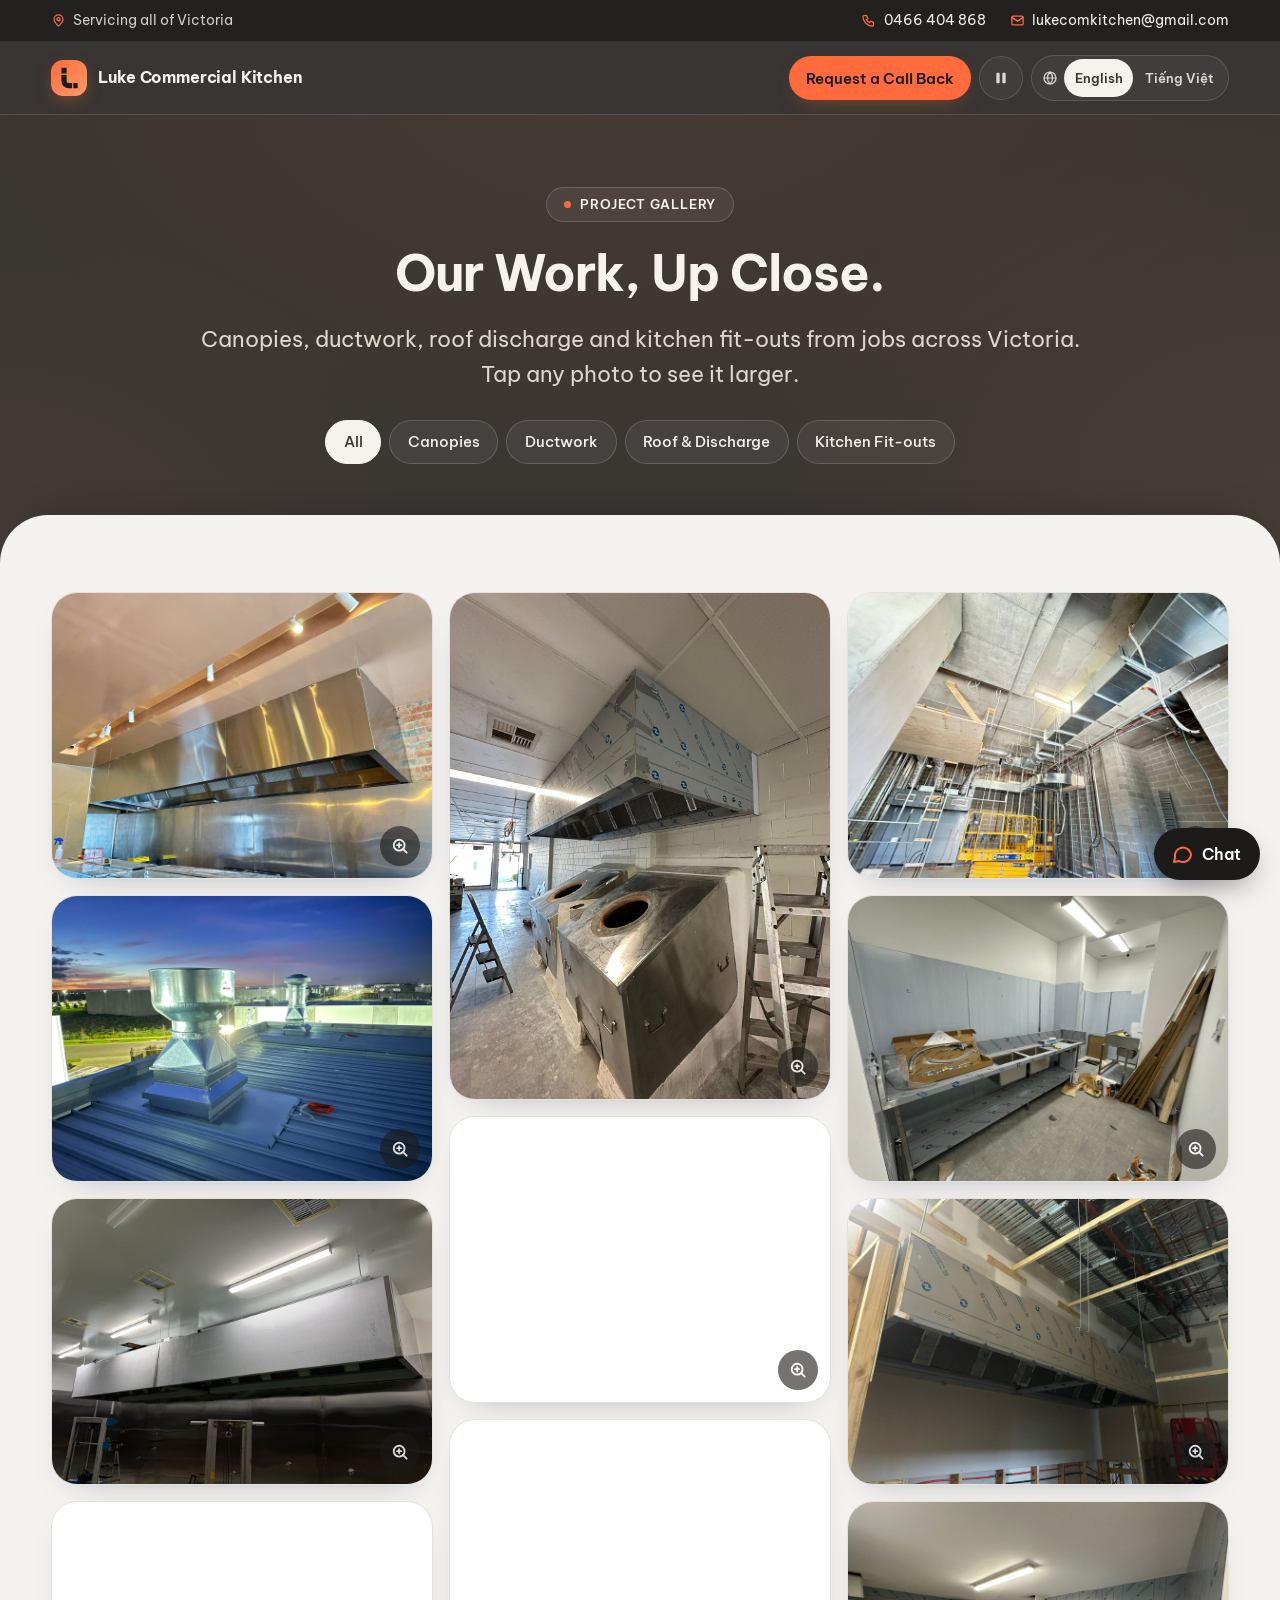
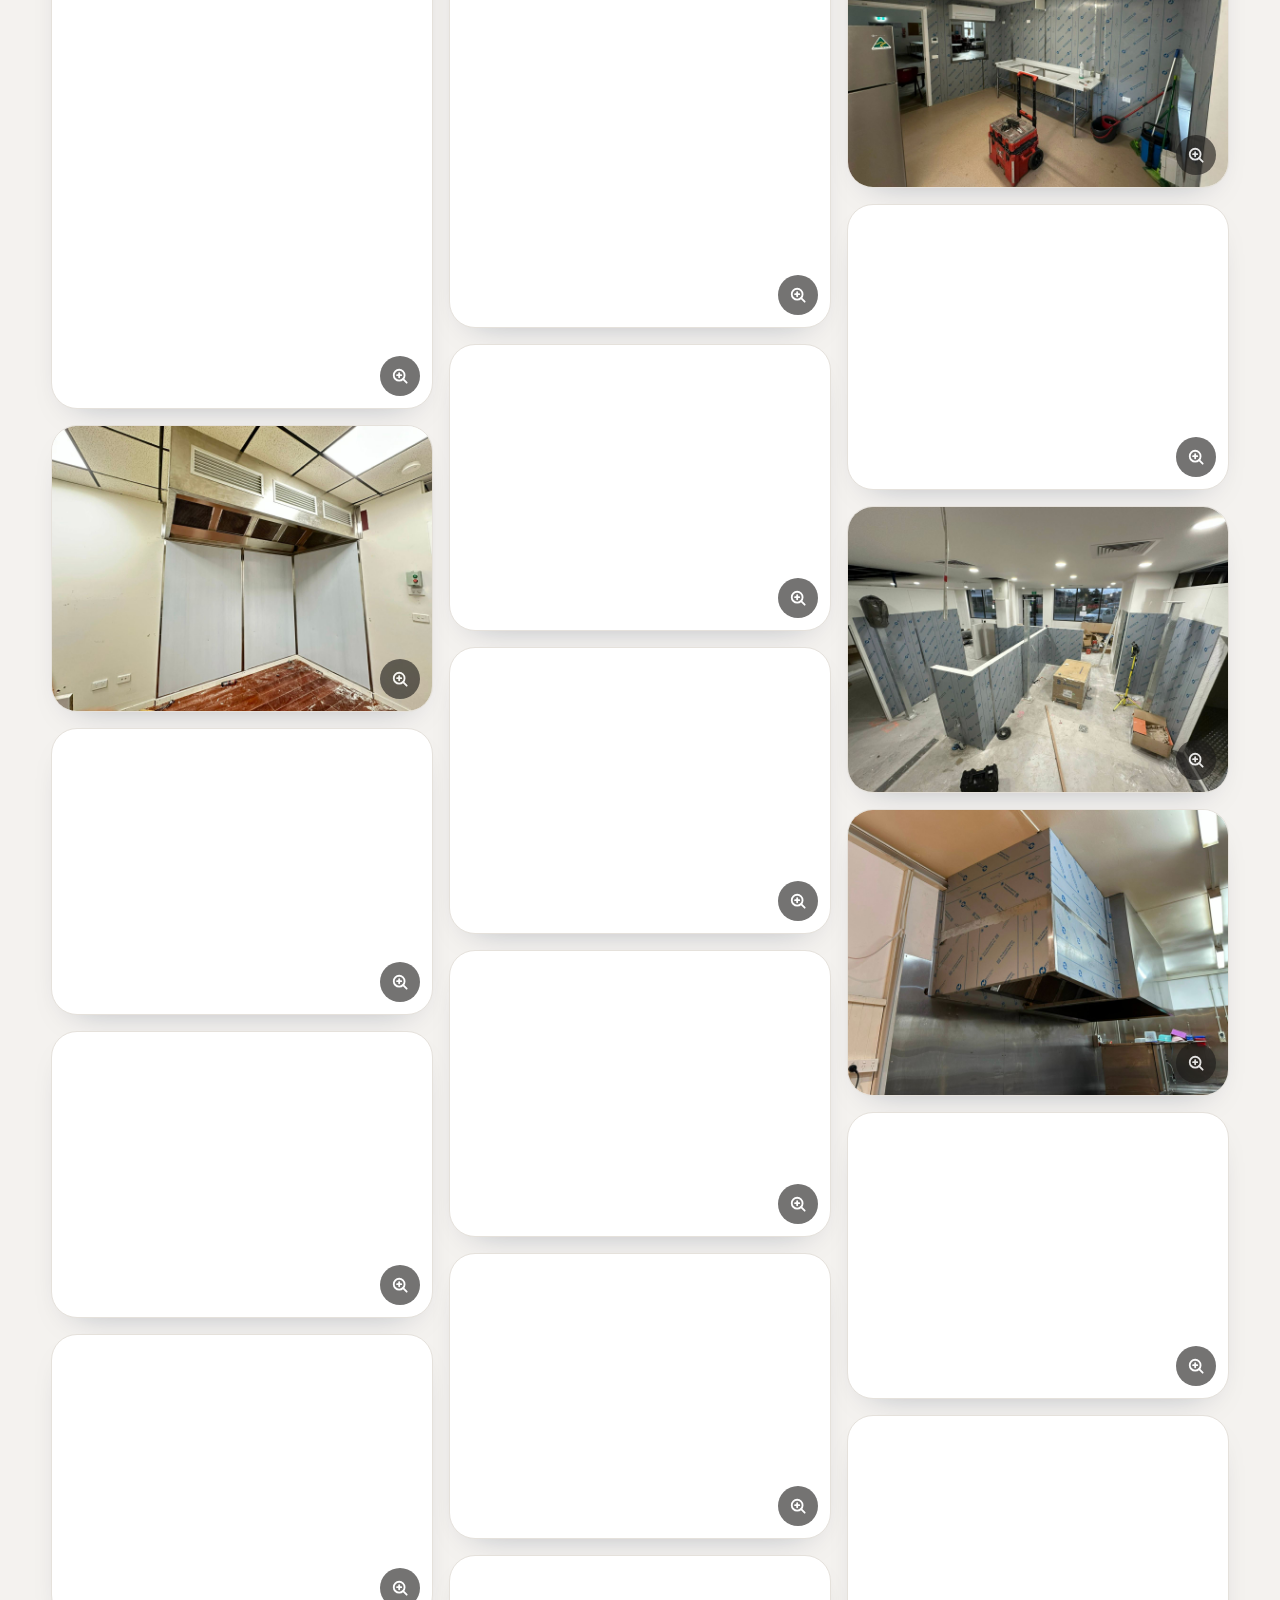
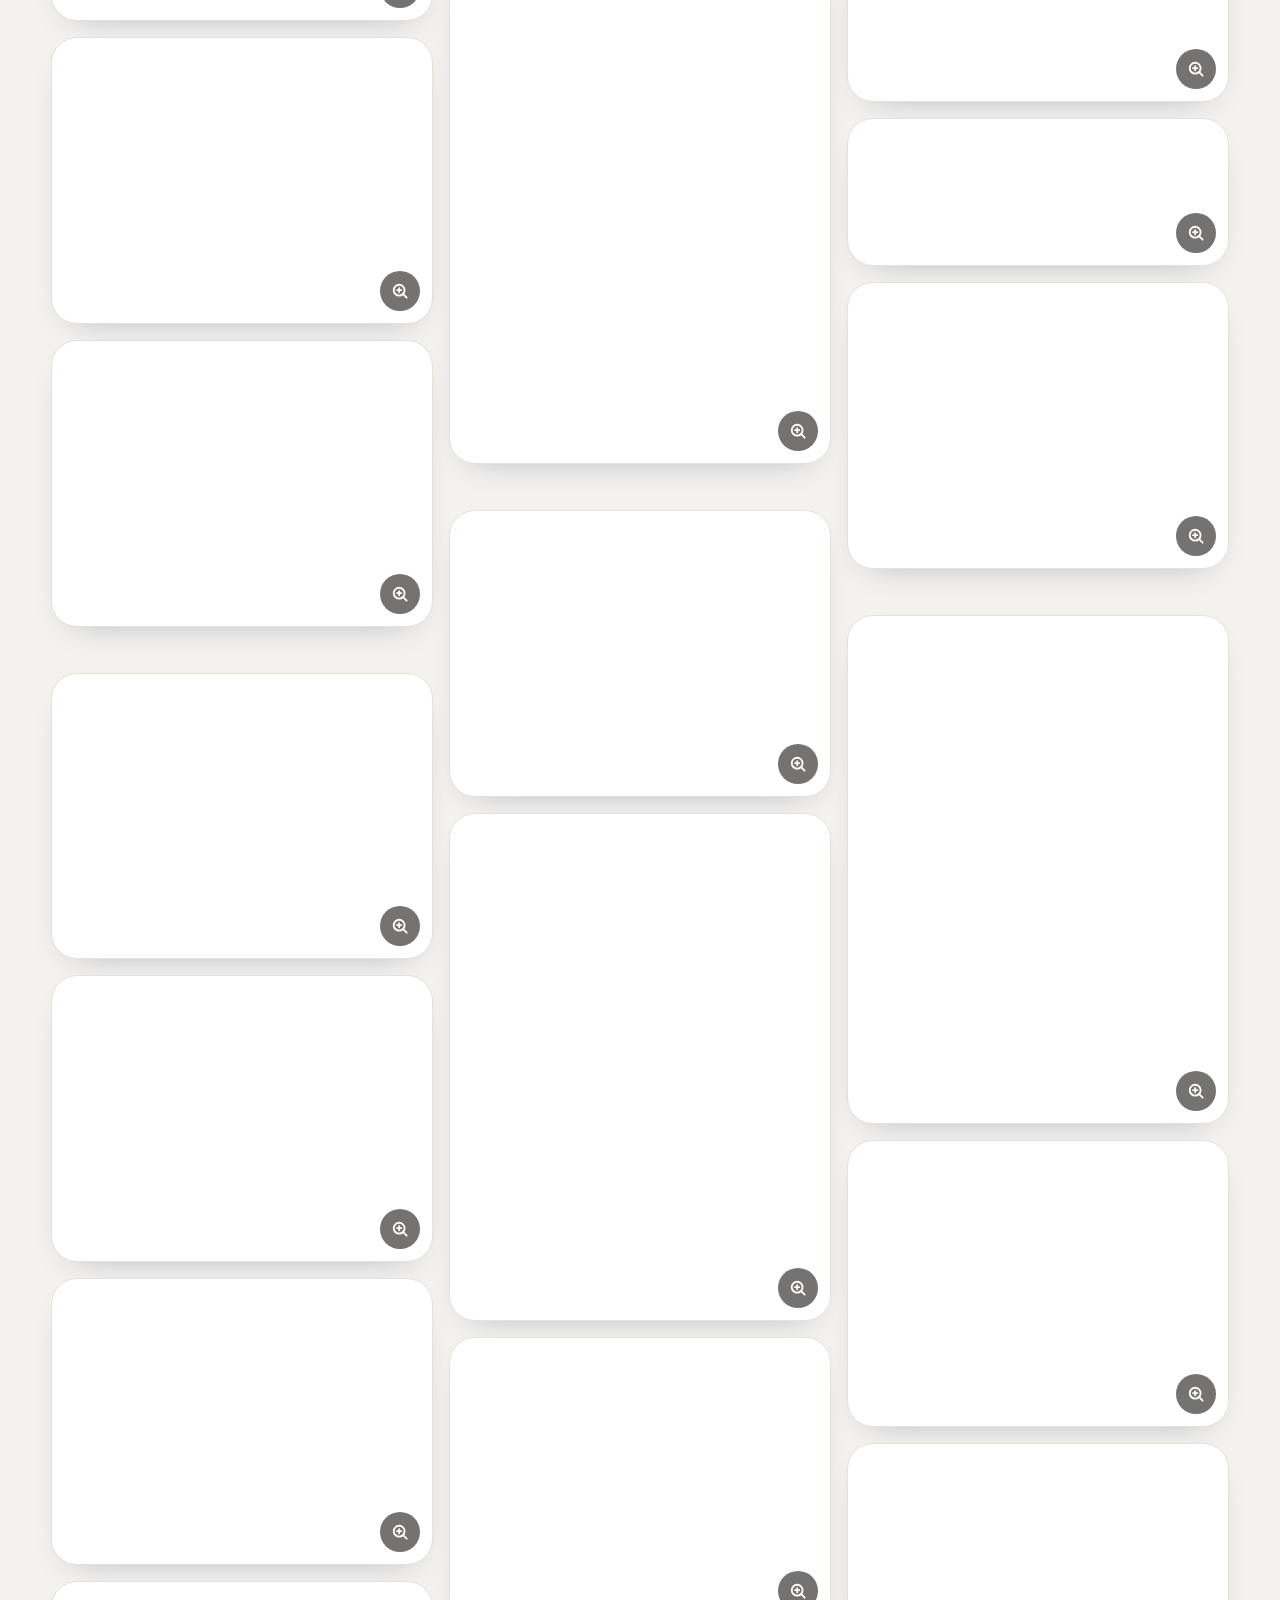
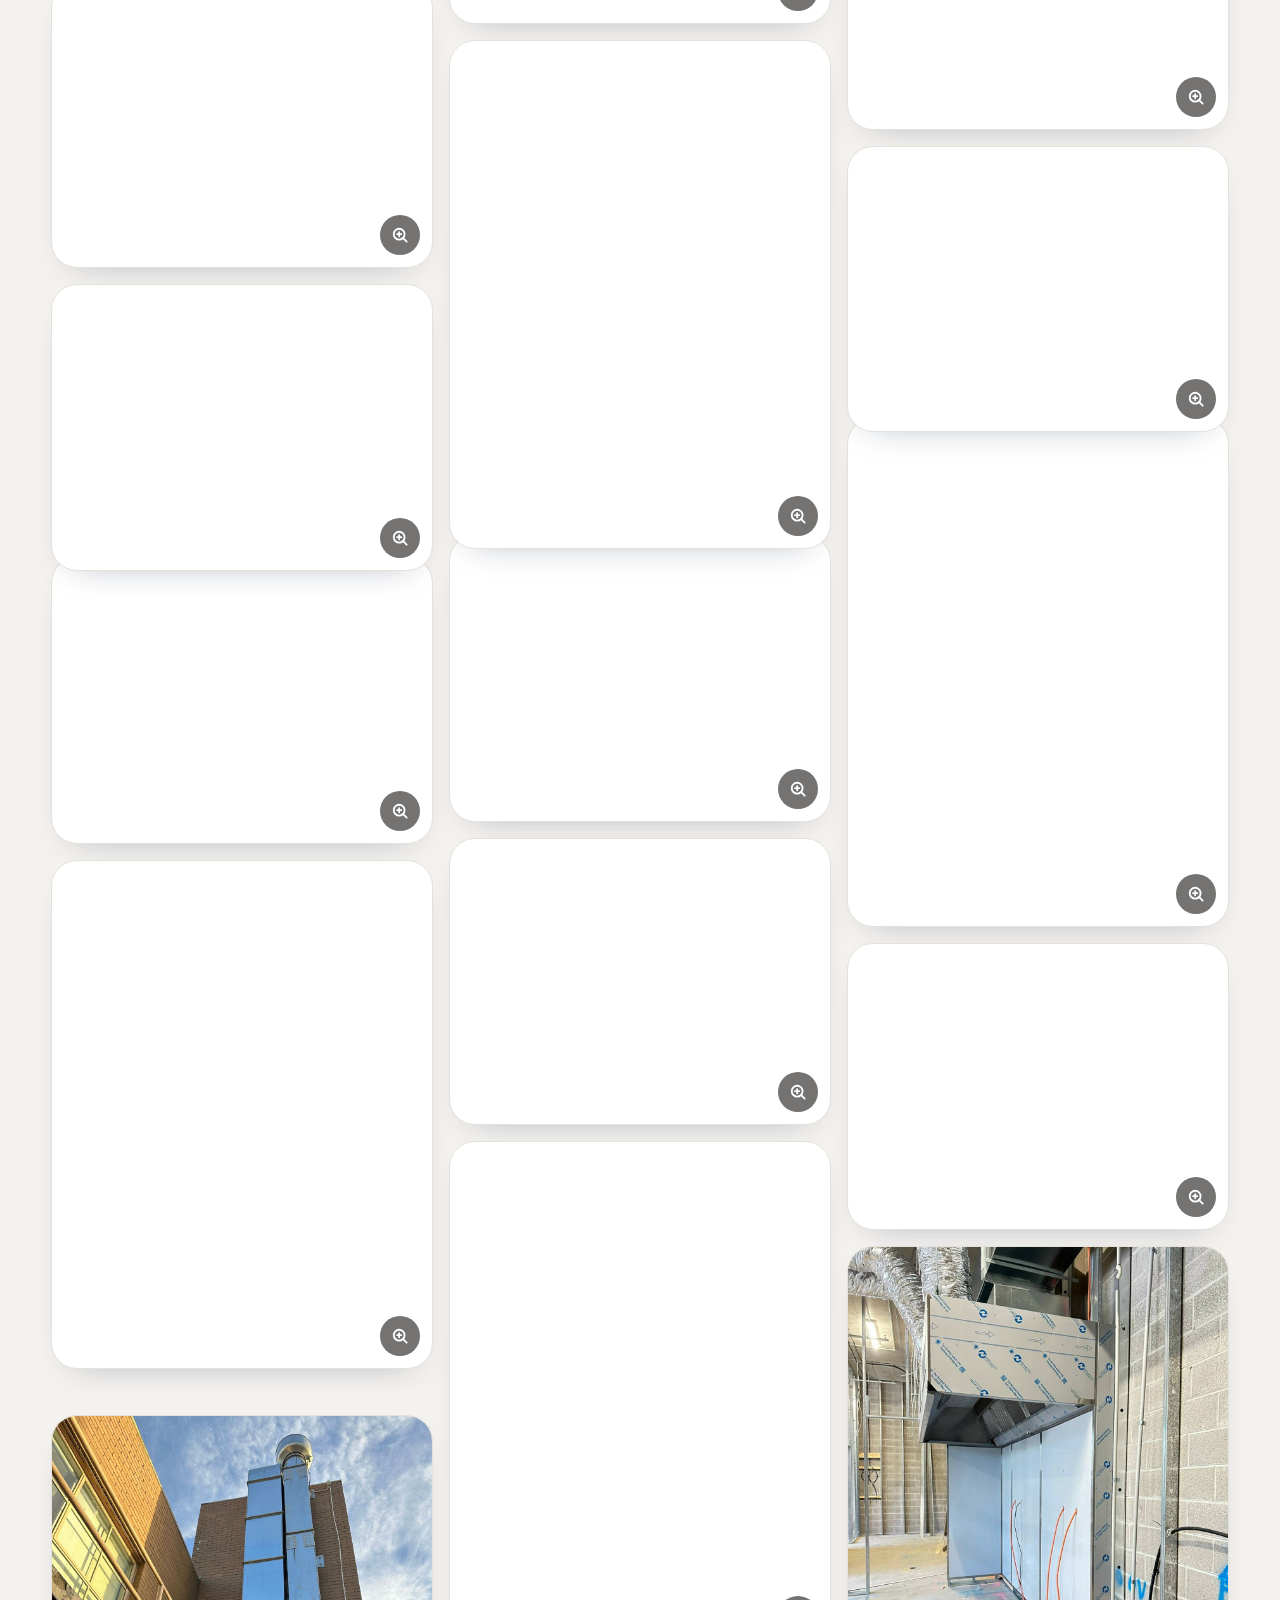
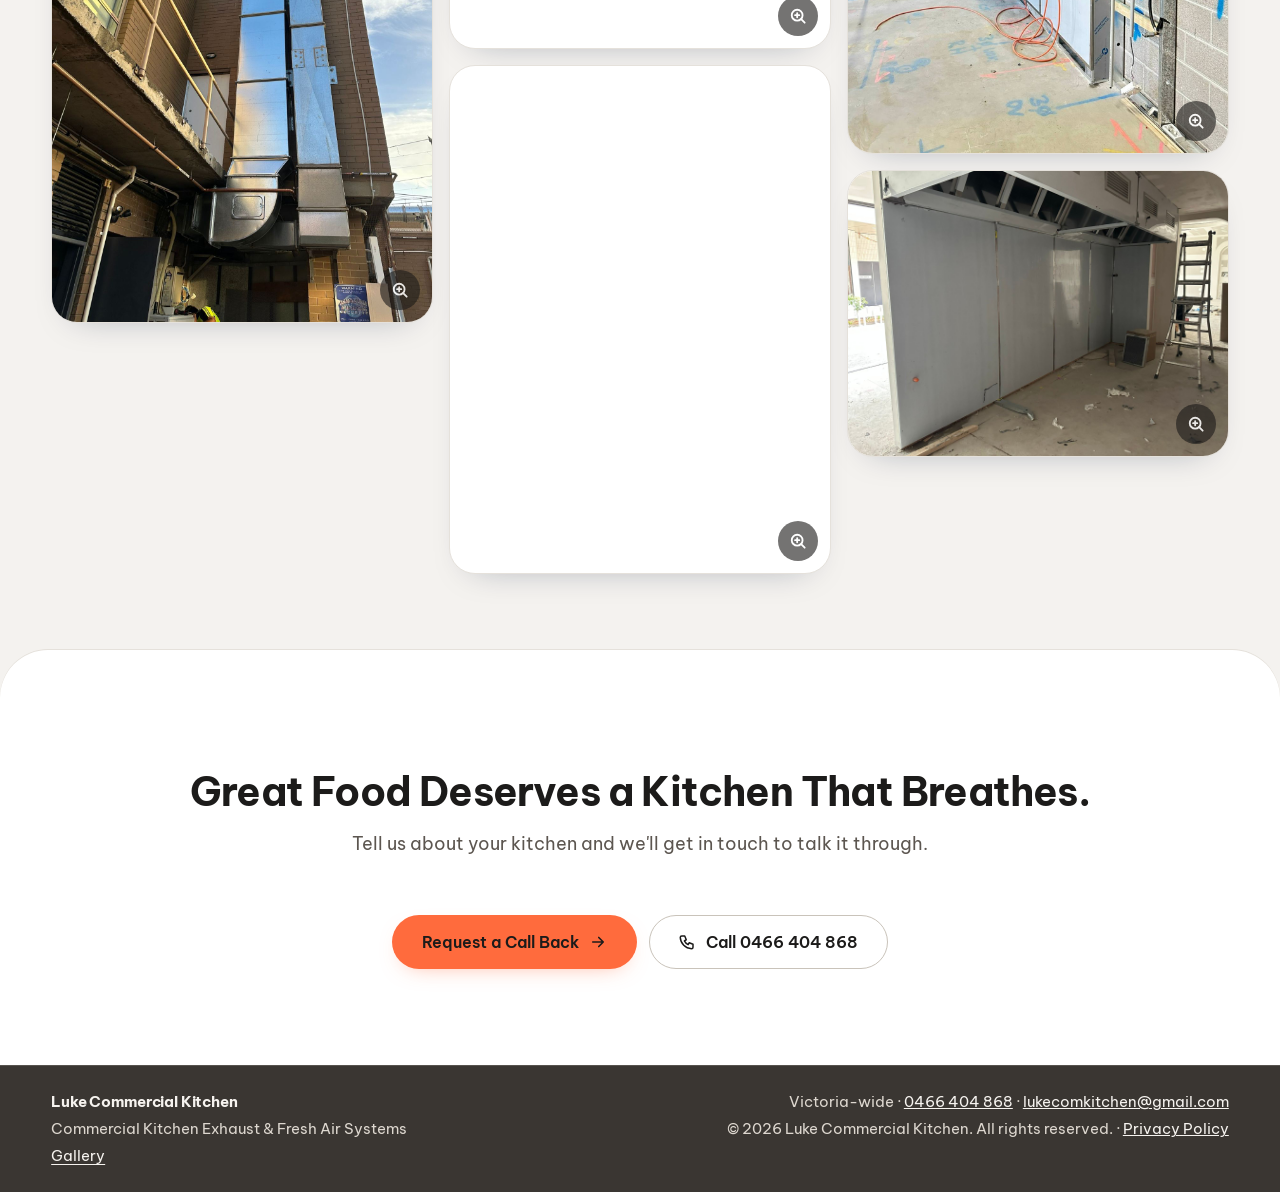
==== commit 432d1b8f: "Revert "Reposition the site as Luke's project portfolio" This reverts commit a80b4815c4b41f000f43311" ====
--- a/gallery/index.html
+++ b/gallery/index.html
@@ -20,36 +20,45 @@
     window.dataLayer = window.dataLayer || [];
     window.gtag = function () { dataLayer.push(arguments); };
     gtag('js', new Date());
+    gtag('config', 'AW-18563134906');
     gtag('config', 'G-7BVN9K5DFZ');
   })();
 </script>
 <title>Project Gallery · Luke Commercial Kitchen · Commercial Kitchen Exhaust, Victoria</title>
-<meta name="description" content="Photos of commercial kitchen canopies, ductwork, rooftop discharge and fit-outs from projects led by Luke across Victoria.">
+<meta name="description" content="Photos of commercial kitchen canopies, ductwork, roof discharge and fit-outs fabricated and installed by Luke Commercial Kitchen across Victoria.">
 <link rel="canonical" href="https://lukecomkitchen.com/gallery/">
 <link rel="alternate" hreflang="en-AU" href="https://lukecomkitchen.com/gallery/">
 <link rel="alternate" hreflang="vi" href="https://lukecomkitchen.com/vi/gallery/">
 <link rel="alternate" hreflang="x-default" href="https://lukecomkitchen.com/gallery/">
 <meta property="og:type" content="website">
 <meta property="og:title" content="Project Gallery · Luke Commercial Kitchen · Commercial Kitchen Exhaust, Victoria">
-<meta property="og:description" content="Photos of commercial kitchen canopies, ductwork, rooftop discharge and fit-outs from projects led by Luke across Victoria.">
+<meta property="og:description" content="Photos of commercial kitchen canopies, ductwork, roof discharge and fit-outs fabricated and installed by Luke Commercial Kitchen across Victoria.">
 <meta property="og:url" content="https://lukecomkitchen.com/gallery/">
 <meta property="og:locale" content="en_AU">
 <meta property="og:site_name" content="Luke Commercial Kitchen">
-<meta property="og:image" content="https://lukecomkitchen.com/assets/og-en.jpg?v=e6362aa29f">
+<meta property="og:image" content="https://lukecomkitchen.com/assets/og-en.jpg?v=420781b066">
 <meta property="og:image:width" content="1200">
 <meta property="og:image:height" content="630">
-<meta property="og:image:alt" content="Luke Commercial Kitchen: commercial kitchen exhaust and fresh air projects in Melbourne and Victoria">
+<meta property="og:image:alt" content="Luke Commercial Kitchen: commercial kitchen exhaust and fresh air systems in Melbourne and Victoria">
 <meta name="twitter:card" content="summary_large_image">
 <meta name="theme-color" content="#1C1B1A">
 <link rel="icon" href="../assets/favicon.svg" type="image/svg+xml">
 <link rel="preconnect" href="https://fonts.googleapis.com">
 <link rel="preconnect" href="https://fonts.gstatic.com" crossorigin>
 <link rel="stylesheet" href="https://fonts.googleapis.com/css2?family=Be+Vietnam+Pro:wght@400;500;600;700;800&amp;display=swap">
-<link rel="stylesheet" href="../assets/styles.css?v=b9e453c412">
-<script type="application/ld+json">{"@context":"https://schema.org","@type":"Person","name":"Luke","url":"https://lukecomkitchen.com/gallery/","jobTitle":"Commercial kitchen exhaust and fresh air project lead","description":"Project portfolio of Luke: commercial kitchen exhaust and fresh air systems, from site measure and drawings to fabrication and hands-on installation, across Melbourne and Victoria.","workLocation":{"@type":"Place","name":"Melbourne and Victoria, Australia"},"knowsAbout":["Commercial kitchen exhaust systems","Fresh air systems","Ductwork fabrication","HVAC installation"],"email":"lukecomkitchen@gmail.com"}</script>
+<link rel="stylesheet" href="../assets/styles.css?v=8e816bebac">
+<script type="application/ld+json">{"@context":"https://schema.org","@type":"LocalBusiness","name":"Luke Commercial Kitchen","telephone":"+61466404868","url":"https://lukecomkitchen.com/gallery/","areaServed":{"@type":"State","name":"Victoria, Australia"},"description":"Commercial kitchen exhaust and fresh air systems, fabricated and installed across Melbourne and Victoria. Practical advice, neat workmanship. Call 0466 404 868.","email":"lukecomkitchen@gmail.com"}</script>
 </head>
 <body>
 <div class="pg lang-en" id="top" data-lang="en" data-view="gallery" data-site="{&quot;badEmail&quot;:&quot;That email address doesn't look quite right. Please check it and try again.&quot;,&quot;required&quot;:&quot;Please add your name and a phone number or email so we can get back to you.&quot;,&quot;okSent&quot;:&quot;Thank you! We've received your request and will be in touch within 2 business days.&quot;,&quot;okSms&quot;:&quot;Your messaging app should open with your details ready to send – just press send. If it doesn't open, give us a call on&quot;,&quot;errSend&quot;:&quot;Sorry, something went wrong sending your request. Please try again, or call us on&quot;,&quot;sending&quot;:&quot;Sending…&quot;,&quot;smsHead&quot;:&quot;Call back request from the website&quot;,&quot;phone&quot;:&quot;0466 404 868&quot;,&quot;tel&quot;:&quot;tel:+61466404868&quot;,&quot;sms&quot;:&quot;sms:+61466404868&quot;,&quot;key&quot;:&quot;335a515e-727e-4c8e-8eaf-f16c578c7db8&quot;,&quot;company&quot;:&quot;Luke Commercial Kitchen&quot;,&quot;pause&quot;:&quot;Pause animation&quot;,&quot;play&quot;:&quot;Play animation&quot;,&quot;labels&quot;:{&quot;name&quot;:&quot;Your Name&quot;,&quot;phone&quot;:&quot;Phone&quot;,&quot;email&quot;:&quot;Email&quot;,&quot;suburb&quot;:&quot;Suburb&quot;,&quot;kitchen_type&quot;:&quot;Type of Kitchen&quot;,&quot;request&quot;:&quot;What would you like?&quot;,&quot;system&quot;:&quot;System needed&quot;,&quot;call_time&quot;:&quot;Best Time to Call&quot;,&quot;details&quot;:&quot;Project Details (Optional)&quot;}}">
+
+  <div class="util" aria-label="Contact details">
+    <div class="in util-in">
+      <a href="tel:+61466404868"><svg width="15" height="15" viewBox="0 0 24 24" fill="none" stroke="currentColor" stroke-width="2" stroke-linecap="round" stroke-linejoin="round" aria-hidden="true"><path d="M5 4h4l2 5-2.5 1.5a11 11 0 0 0 5 5L15 13l5 2v4a2 2 0 0 1-2 2A16 16 0 0 1 3 6a2 2 0 0 1 2-2z"/></svg><span>0466 404 868</span></a>
+      <a href="mailto:lukecomkitchen@gmail.com"><svg width="15" height="15" viewBox="0 0 24 24" fill="none" stroke="currentColor" stroke-width="2" stroke-linecap="round" stroke-linejoin="round" aria-hidden="true"><rect x="3" y="5" width="18" height="14" rx="2"/><path d="m3 7 9 6 9-6"/></svg><span class="util-full">lukecomkitchen@gmail.com</span><span class="util-short" aria-hidden="true">Email</span></a>
+      <span class="util-area"><svg width="15" height="15" viewBox="0 0 24 24" fill="none" stroke="currentColor" stroke-width="2" stroke-linecap="round" stroke-linejoin="round" aria-hidden="true"><path d="M12 21s7-6.2 7-11a7 7 0 0 0-14 0c0 4.8 7 11 7 11z"/><circle cx="12" cy="10" r="2.5"/></svg><span>Servicing all of Victoria</span></span>
+    </div>
+  </div>
 
   <header class="top">
     <div class="in top-in">
@@ -58,13 +67,15 @@
         <span class="lname">Luke <span class="lname2">Commercial Kitchen</span></span>
       </a>
       <nav class="nav" aria-label="Main menu">
-        <a href="#top" aria-current="page">Work</a>
-        <a href="../#capabilities">Capabilities</a>
-        <a href="../#about">About</a>
-        <a href="../#process">Approach</a>
+        <a href="#top" aria-current="page">Gallery</a>
+        <a href="../#why">Why Us</a>
+        <a href="../#system">The System</a>
+        <a href="../#process">Process</a>
         <a href="../#contact">Contact</a>
       </nav>
       <div class="top-r">
+        <a class="btn btn-ghost btn-sm hdr-cta" href="tel:+61466404868"><svg width="18" height="18" viewBox="0 0 24 24" fill="none" stroke="currentColor" stroke-width="2" stroke-linecap="round" stroke-linejoin="round" aria-hidden="true"><path d="M5 4h4l2 5-2.5 1.5a11 11 0 0 0 5 5L15 13l5 2v4a2 2 0 0 1-2 2A16 16 0 0 1 3 6a2 2 0 0 1 2-2z"/></svg><span>0466 404 868</span></a>
+        <a class="btn btn-primary btn-sm hdr-cta" href="../#contact">Request a Call Back</a>
         <button class="iconbtn js-motion" type="button" aria-label="Pause animation" title="Pause animation">
           <svg class="ic-pause" width="16" height="16" viewBox="0 0 24 24" fill="currentColor" aria-hidden="true"><rect x="5" y="4" width="5" height="16" rx="1.5"/><rect x="14" y="4" width="5" height="16" rx="1.5"/></svg>
           <svg class="ic-play" width="16" height="16" viewBox="0 0 24 24" fill="currentColor" aria-hidden="true"><path d="M7 4.5v15a1 1 0 0 0 1.5.9l12-7.5a1 1 0 0 0 0-1.8l-12-7.5A1 1 0 0 0 7 4.5z"/></svg>
@@ -84,83 +95,111 @@
     <div class="in">
       <p class="tag">Project gallery</p>
       <h1 class="h1 gal-h1">Our Work, Up Close.</h1>
-      <p class="lede">Canopies, ductwork, rooftop discharge and fit-outs from projects Luke has led across Victoria. Tap any photo to see it larger.</p>
-      <div class="gfilters" role="group" aria-label="Filter photos"><button type="button" class="gf" data-f="all" aria-pressed="true">All</button><button type="button" class="gf" data-f="canopies" aria-pressed="false">Canopies</button><button type="button" class="gf" data-f="ductwork" aria-pressed="false">Ductwork</button><button type="button" class="gf" data-f="roof" aria-pressed="false">Rooftop & Discharge</button><button type="button" class="gf" data-f="fitout" aria-pressed="false">Fit-outs & Wall Sheeting</button></div>
+      <p class="lede">Canopies, ductwork, roof discharge and kitchen fit-outs from jobs across Victoria. Tap any photo to see it larger.</p>
+      <div class="gfilters" role="group" aria-label="Filter photos"><button type="button" class="gf" data-f="all" aria-pressed="true">All</button><button type="button" class="gf" data-f="canopies" aria-pressed="false">Canopies</button><button type="button" class="gf" data-f="ductwork" aria-pressed="false">Ductwork</button><button type="button" class="gf" data-f="roof" aria-pressed="false">Roof & Discharge</button><button type="button" class="gf" data-f="fitout" aria-pressed="false">Kitchen Fit-outs</button></div>
     </div>
   </section>
   <section class="sec sheet light alt gal-grid" id="work">
     <div class="in">
-      <ul class="tiles masonry"><li class="tile" data-cat="canopies"><button class="ph tilebtn" type="button" data-full="../assets/photos/p51.jpg?v=cb03959642" data-alt="Finished stainless steel canopy with wall sheeting" aria-label="View larger photo: Finished stainless steel canopy with wall sheeting"><img class="pimg" src="../assets/photos/p51.jpg?v=cb03959642" alt="Finished stainless steel canopy with wall sheeting" width="1600" height="1200" loading="lazy" decoding="async"><span class="tcap">Finished stainless steel canopy with wall sheeting</span></button></li>
-<li class="tile" data-cat="roof"><button class="ph tilebtn" type="button" data-full="../assets/photos/p59.jpg?v=84d01b4d13" data-alt="Rooftop exhaust discharge at dusk" aria-label="View larger photo: Rooftop exhaust discharge at dusk"><img class="pimg" src="../assets/photos/p59.jpg?v=84d01b4d13" alt="Rooftop exhaust discharge at dusk" width="1600" height="1200" loading="lazy" decoding="async"><span class="tcap">Rooftop exhaust discharge at dusk</span></button></li>
-<li class="tile" data-cat="canopies"><button class="ph tilebtn" type="button" data-full="../assets/photos/p42.jpg?v=a6aab970ed" data-alt="Long canopy in a finished commercial kitchen" aria-label="View larger photo: Long canopy in a finished commercial kitchen"><img class="pimg" src="../assets/photos/p42.jpg?v=a6aab970ed" alt="Long canopy in a finished commercial kitchen" width="1024" height="768" loading="lazy" decoding="async"><span class="tcap">Long canopy in a finished commercial kitchen</span></button></li>
-<li class="tile" data-cat="ductwork"><button class="ph tilebtn" type="button" data-full="../assets/photos/p39.jpg?v=91ad72ced3" data-alt="Galvanised exhaust riser on an external wall" aria-label="View larger photo: Galvanised exhaust riser on an external wall"><img class="pimg" src="../assets/photos/p39.jpg?v=91ad72ced3" alt="Galvanised exhaust riser on an external wall" width="1200" height="1600" loading="lazy" decoding="async"><span class="tcap">Galvanised exhaust riser on an external wall</span></button></li>
-<li class="tile" data-cat="canopies"><button class="ph tilebtn" type="button" data-full="../assets/photos/p58.jpg?v=a8602c1f39" data-alt="Canopy with fresh air supply grilles and wall sheeting" aria-label="View larger photo: Canopy with fresh air supply grilles and wall sheeting"><img class="pimg" src="../assets/photos/p58.jpg?v=a8602c1f39" alt="Canopy with fresh air supply grilles and wall sheeting" width="1600" height="1200" loading="lazy" decoding="async"><span class="tcap">Canopy with fresh air supply grilles and wall sheeting</span></button></li>
-<li class="tile" data-cat="canopies"><button class="ph tilebtn" type="button" data-full="../assets/photos/p31.jpg?v=84a109afd4" data-alt="Canopy fabricated in the workshop, ready for delivery" aria-label="View larger photo: Canopy fabricated in the workshop, ready for delivery"><img class="pimg" src="../assets/photos/p31.jpg?v=84a109afd4" alt="Canopy fabricated in the workshop, ready for delivery" width="1600" height="1200" loading="lazy" decoding="async"><span class="tcap">Canopy fabricated in the workshop, ready for delivery</span></button></li>
-<li class="tile" data-cat="roof"><button class="ph tilebtn" type="button" data-full="../assets/photos/p38.jpg?v=7e31c3312d" data-alt="Exhaust fan and ductwork on a roof beside solar panels" aria-label="View larger photo: Exhaust fan and ductwork on a roof beside solar panels"><img class="pimg" src="../assets/photos/p38.jpg?v=7e31c3312d" alt="Exhaust fan and ductwork on a roof beside solar panels" width="1600" height="1200" loading="lazy" decoding="async"><span class="tcap">Exhaust fan and ductwork on a roof beside solar panels</span></button></li>
-<li class="tile" data-cat="ductwork"><button class="ph tilebtn" type="button" data-full="../assets/photos/p49.jpg?v=183fe516a2" data-alt="Large ductwork rising to a high warehouse ceiling" aria-label="View larger photo: Large ductwork rising to a high warehouse ceiling"><img class="pimg" src="../assets/photos/p49.jpg?v=183fe516a2" alt="Large ductwork rising to a high warehouse ceiling" width="1600" height="1200" loading="lazy" decoding="async"><span class="tcap">Large ductwork rising to a high warehouse ceiling</span></button></li>
-<li class="tile" data-cat="canopies"><button class="ph tilebtn" type="button" data-full="../assets/photos/p64.jpg?v=56403e3a5c" data-alt="Long canopy over steam kettles in a production kitchen" aria-label="View larger photo: Long canopy over steam kettles in a production kitchen"><img class="pimg" src="../assets/photos/p64.jpg?v=56403e3a5c" alt="Long canopy over steam kettles in a production kitchen" width="1600" height="1200" loading="lazy" decoding="async"><span class="tcap">Long canopy over steam kettles in a production kitchen</span></button></li>
-<li class="tile" data-cat="roof"><button class="ph tilebtn" type="button" data-full="../assets/photos/p62.jpg?v=6ea1f09747" data-alt="Two new exhaust fans on a metal roof" aria-label="View larger photo: Two new exhaust fans on a metal roof"><img class="pimg" src="../assets/photos/p62.jpg?v=6ea1f09747" alt="Two new exhaust fans on a metal roof" width="1600" height="1200" loading="lazy" decoding="async"><span class="tcap">Two new exhaust fans on a metal roof</span></button></li>
-<li class="tile" data-cat="canopies"><button class="ph tilebtn" type="button" data-full="../assets/photos/p61.jpg?v=3be2c1d324" data-alt="Canopy with twin spigots, protective film still on" aria-label="View larger photo: Canopy with twin spigots, protective film still on"><img class="pimg" src="../assets/photos/p61.jpg?v=3be2c1d324" alt="Canopy with twin spigots, protective film still on" width="1600" height="1200" loading="lazy" decoding="async"><span class="tcap">Canopy with twin spigots, protective film still on</span></button></li>
-<li class="tile" data-cat="roof"><button class="ph tilebtn" type="button" data-full="../assets/photos/p63.jpg?v=d0ffd8647e" data-alt="Exhaust fans and ductwork on a metal roof" aria-label="View larger photo: Exhaust fans and ductwork on a metal roof"><img class="pimg" src="../assets/photos/p63.jpg?v=d0ffd8647e" alt="Exhaust fans and ductwork on a metal roof" width="1500" height="1125" loading="lazy" decoding="async"><span class="tcap">Exhaust fans and ductwork on a metal roof</span></button></li>
-<li class="tile" data-cat="canopies"><button class="ph tilebtn" type="button" data-full="../assets/photos/p02.jpg?v=60005ccc2f" data-alt="Stainless steel canopy and wall sheet" aria-label="View larger photo: Stainless steel canopy and wall sheet"><img class="pimg" src="../assets/photos/p02.jpg?v=60005ccc2f" alt="Stainless steel canopy and wall sheet" width="1600" height="1200" loading="lazy" decoding="async"><span class="tcap">Stainless steel canopy and wall sheet</span></button></li>
-<li class="tile" data-cat="roof"><button class="ph tilebtn" type="button" data-full="../assets/photos/p44.jpg?v=3ee9486850" data-alt="Two exhaust cowls on a grey metal roof" aria-label="View larger photo: Two exhaust cowls on a grey metal roof"><img class="pimg" src="../assets/photos/p44.jpg?v=3ee9486850" alt="Two exhaust cowls on a grey metal roof" width="1600" height="1200" loading="lazy" decoding="async"><span class="tcap">Two exhaust cowls on a grey metal roof</span></button></li>
-<li class="tile" data-cat="ductwork"><button class="ph tilebtn" type="button" data-full="../assets/photos/p40.jpg?v=ef458c6939" data-alt="Canopy and twin risers in a warehouse kitchen" aria-label="View larger photo: Canopy and twin risers in a warehouse kitchen"><img class="pimg" src="../assets/photos/p40.jpg?v=ef458c6939" alt="Canopy and twin risers in a warehouse kitchen" width="1600" height="1200" loading="lazy" decoding="async"><span class="tcap">Canopy and twin risers in a warehouse kitchen</span></button></li>
-<li class="tile" data-cat="canopies"><button class="ph tilebtn" type="button" data-full="../assets/photos/p46.jpg?v=f21345e845" data-alt="Long canopy in a bright commercial kitchen" aria-label="View larger photo: Long canopy in a bright commercial kitchen"><img class="pimg" src="../assets/photos/p46.jpg?v=f21345e845" alt="Long canopy in a bright commercial kitchen" width="1600" height="1200" loading="lazy" decoding="async"><span class="tcap">Long canopy in a bright commercial kitchen</span></button></li>
-<li class="tile" data-cat="roof"><button class="ph tilebtn" type="button" data-full="../assets/photos/p60.jpg?v=636b359850" data-alt="Rooftop exhaust fan in the country" aria-label="View larger photo: Rooftop exhaust fan in the country"><img class="pimg" src="../assets/photos/p60.jpg?v=636b359850" alt="Rooftop exhaust fan in the country" width="1200" height="1600" loading="lazy" decoding="async"><span class="tcap">Rooftop exhaust fan in the country</span></button></li>
-<li class="tile" data-cat="ductwork"><button class="ph tilebtn" type="button" data-full="../assets/photos/p08.jpg?v=e663390f65" data-alt="Twin ducts running up a brick wall" aria-label="View larger photo: Twin ducts running up a brick wall"><img class="pimg" src="../assets/photos/p08.jpg?v=e663390f65" alt="Twin ducts running up a brick wall" width="1200" height="1600" loading="lazy" decoding="async"><span class="tcap">Twin ducts running up a brick wall</span></button></li>
-<li class="tile" data-cat="canopies"><button class="ph tilebtn" type="button" data-full="../assets/photos/p17.jpg?v=07aa0daca0" data-alt="Canopy over twin tandoor ovens" aria-label="View larger photo: Canopy over twin tandoor ovens"><img class="pimg" src="../assets/photos/p17.jpg?v=07aa0daca0" alt="Canopy over twin tandoor ovens" width="1200" height="1600" loading="lazy" decoding="async"><span class="tcap">Canopy over twin tandoor ovens</span></button></li>
-<li class="tile" data-cat="roof"><button class="ph tilebtn" type="button" data-full="../assets/photos/p54.jpg?v=36f4c8a67d" data-alt="Rooftop fan and ductwork among brick buildings" aria-label="View larger photo: Rooftop fan and ductwork among brick buildings"><img class="pimg" src="../assets/photos/p54.jpg?v=36f4c8a67d" alt="Rooftop fan and ductwork among brick buildings" width="1500" height="1125" loading="lazy" decoding="async"><span class="tcap">Rooftop fan and ductwork among brick buildings</span></button></li>
-<li class="tile" data-cat="fitout"><button class="ph tilebtn" type="button" data-full="../assets/photos/p10.jpg?v=d8d2b6f361" data-alt="Kitchen with two canopies and wall sheeting" aria-label="View larger photo: Kitchen with two canopies and wall sheeting"><img class="pimg" src="../assets/photos/p10.jpg?v=d8d2b6f361" alt="Kitchen with two canopies and wall sheeting" width="1200" height="1600" loading="lazy" decoding="async"><span class="tcap">Kitchen with two canopies and wall sheeting</span></button></li>
-<li class="tile" data-cat="roof"><button class="ph tilebtn" type="button" data-full="../assets/photos/p41.jpg?v=4a173971dd" data-alt="Three exhaust discharges on a roof at night" aria-label="View larger photo: Three exhaust discharges on a roof at night"><img class="pimg" src="../assets/photos/p41.jpg?v=4a173971dd" alt="Three exhaust discharges on a roof at night" width="1600" height="1200" loading="lazy" decoding="async"><span class="tcap">Three exhaust discharges on a roof at night</span></button></li>
-<li class="tile" data-cat="canopies"><button class="ph tilebtn" type="button" data-full="../assets/photos/p09.jpg?v=697fdf7bb1" data-alt="Island canopy with grease filters" aria-label="View larger photo: Island canopy with grease filters"><img class="pimg" src="../assets/photos/p09.jpg?v=697fdf7bb1" alt="Island canopy with grease filters" width="1600" height="1200" loading="lazy" decoding="async"><span class="tcap">Island canopy with grease filters</span></button></li>
-<li class="tile" data-cat="roof"><button class="ph tilebtn" type="button" data-full="../assets/photos/p48.jpg?v=5b2b60ecab" data-alt="Exhaust fan and ductwork on a commercial roof" aria-label="View larger photo: Exhaust fan and ductwork on a commercial roof"><img class="pimg" src="../assets/photos/p48.jpg?v=5b2b60ecab" alt="Exhaust fan and ductwork on a commercial roof" width="1600" height="1200" loading="lazy" decoding="async"><span class="tcap">Exhaust fan and ductwork on a commercial roof</span></button></li>
-<li class="tile" data-cat="fitout"><button class="ph tilebtn" type="button" data-full="../assets/photos/p53.jpg?v=c7f87a4869" data-alt="Stainless wall sheeting with a curved archway" aria-label="View larger photo: Stainless wall sheeting with a curved archway"><img class="pimg" src="../assets/photos/p53.jpg?v=c7f87a4869" alt="Stainless wall sheeting with a curved archway" width="1600" height="1200" loading="lazy" decoding="async"><span class="tcap">Stainless wall sheeting with a curved archway</span></button></li>
-<li class="tile" data-cat="ductwork"><button class="ph tilebtn" type="button" data-full="../assets/photos/p03.jpg?v=abe2db60f8" data-alt="Galvanised duct riser with a curved bend" aria-label="View larger photo: Galvanised duct riser with a curved bend"><img class="pimg" src="../assets/photos/p03.jpg?v=abe2db60f8" alt="Galvanised duct riser with a curved bend" width="1200" height="1600" loading="lazy" decoding="async"><span class="tcap">Galvanised duct riser with a curved bend</span></button></li>
-<li class="tile" data-cat="roof"><button class="ph tilebtn" type="button" data-full="../assets/photos/p07.jpg?v=fae705e1ce" data-alt="Exhaust discharge cowl on a corrugated roof" aria-label="View larger photo: Exhaust discharge cowl on a corrugated roof"><img class="pimg" src="../assets/photos/p07.jpg?v=fae705e1ce" alt="Exhaust discharge cowl on a corrugated roof" width="1600" height="1200" loading="lazy" decoding="async"><span class="tcap">Exhaust discharge cowl on a corrugated roof</span></button></li>
-<li class="tile" data-cat="canopies"><button class="ph tilebtn" type="button" data-full="../assets/photos/p57.jpg?v=e635aedc18" data-alt="Compact canopy with wall sheeting" aria-label="View larger photo: Compact canopy with wall sheeting"><img class="pimg" src="../assets/photos/p57.jpg?v=e635aedc18" alt="Compact canopy with wall sheeting" width="1200" height="1600" loading="lazy" decoding="async"><span class="tcap">Compact canopy with wall sheeting</span></button></li>
-<li class="tile" data-cat="ductwork"><button class="ph tilebtn" type="button" data-full="../assets/photos/p45.jpg?v=c4deea478b" data-alt="Canopy with ductwork rising into the ceiling" aria-label="View larger photo: Canopy with ductwork rising into the ceiling"><img class="pimg" src="../assets/photos/p45.jpg?v=c4deea478b" alt="Canopy with ductwork rising into the ceiling" width="1600" height="1200" loading="lazy" decoding="async"><span class="tcap">Canopy with ductwork rising into the ceiling</span></button></li>
-<li class="tile" data-cat="roof"><button class="ph tilebtn" type="button" data-full="../assets/photos/p16.jpg?v=2b73be28c9" data-alt="Exhaust ductwork on a city rooftop" aria-label="View larger photo: Exhaust ductwork on a city rooftop"><img class="pimg" src="../assets/photos/p16.jpg?v=2b73be28c9" alt="Exhaust ductwork on a city rooftop" width="1125" height="1500" loading="lazy" decoding="async"><span class="tcap">Exhaust ductwork on a city rooftop</span></button></li>
-<li class="tile" data-cat="canopies"><button class="ph tilebtn" type="button" data-full="../assets/photos/p52.jpg?v=2f2f5dd2a0" data-alt="Long canopy with grease filters" aria-label="View larger photo: Long canopy with grease filters"><img class="pimg" src="../assets/photos/p52.jpg?v=2f2f5dd2a0" alt="Long canopy with grease filters" width="1600" height="1200" loading="lazy" decoding="async"><span class="tcap">Long canopy with grease filters</span></button></li>
-<li class="tile" data-cat="fitout"><button class="ph tilebtn" type="button" data-full="../assets/photos/p36.jpg?v=f4f25edb93" data-alt="Stainless steel benches and wall sheeting in a new fit-out" aria-label="View larger photo: Stainless steel benches and wall sheeting in a new fit-out"><img class="pimg" src="../assets/photos/p36.jpg?v=f4f25edb93" alt="Stainless steel benches and wall sheeting in a new fit-out" width="1600" height="1200" loading="lazy" decoding="async"><span class="tcap">Stainless steel benches and wall sheeting in a new fit-out</span></button></li>
-<li class="tile" data-cat="roof"><button class="ph tilebtn" type="button" data-full="../assets/photos/p20.jpg?v=68e4aff638" data-alt="Two exhaust stacks on a roof at night" aria-label="View larger photo: Two exhaust stacks on a roof at night"><img class="pimg" src="../assets/photos/p20.jpg?v=68e4aff638" alt="Two exhaust stacks on a roof at night" width="1200" height="1600" loading="lazy" decoding="async"><span class="tcap">Two exhaust stacks on a roof at night</span></button></li>
-<li class="tile" data-cat="canopies"><button class="ph tilebtn" type="button" data-full="../assets/photos/p01.jpg?v=7e100356c5" data-alt="Canopy with stainless wall sheet below" aria-label="View larger photo: Canopy with stainless wall sheet below"><img class="pimg" src="../assets/photos/p01.jpg?v=7e100356c5" alt="Canopy with stainless wall sheet below" width="1200" height="1600" loading="lazy" decoding="async"><span class="tcap">Canopy with stainless wall sheet below</span></button></li>
-<li class="tile" data-cat="ductwork"><button class="ph tilebtn" type="button" data-full="../assets/photos/p56.jpg?v=0d34c30ee3" data-alt="Ductwork run across a concrete ceiling" aria-label="View larger photo: Ductwork run across a concrete ceiling"><img class="pimg" src="../assets/photos/p56.jpg?v=0d34c30ee3" alt="Ductwork run across a concrete ceiling" width="1600" height="1200" loading="lazy" decoding="async"><span class="tcap">Ductwork run across a concrete ceiling</span></button></li>
-<li class="tile" data-cat="fitout"><button class="ph tilebtn" type="button" data-full="../assets/photos/p21.jpg?v=19225973b3" data-alt="Wash-up area with stainless sink and wall sheeting" aria-label="View larger photo: Wash-up area with stainless sink and wall sheeting"><img class="pimg" src="../assets/photos/p21.jpg?v=19225973b3" alt="Wash-up area with stainless sink and wall sheeting" width="1600" height="1200" loading="lazy" decoding="async"><span class="tcap">Wash-up area with stainless sink and wall sheeting</span></button></li>
-<li class="tile" data-cat="canopies"><button class="ph tilebtn" type="button" data-full="../assets/photos/p26.jpg?v=0d792236a3" data-alt="Long canopy mounted high, protective film still on" aria-label="View larger photo: Long canopy mounted high, protective film still on"><img class="pimg" src="../assets/photos/p26.jpg?v=0d792236a3" alt="Long canopy mounted high, protective film still on" width="1600" height="1200" loading="lazy" decoding="async"><span class="tcap">Long canopy mounted high, protective film still on</span></button></li>
-<li class="tile" data-cat="fitout"><button class="ph tilebtn" type="button" data-full="../assets/photos/p30.jpg?v=ec4ccefc26" data-alt="Small kitchen lined with stainless sheeting and a sink" aria-label="View larger photo: Small kitchen lined with stainless sheeting and a sink"><img class="pimg" src="../assets/photos/p30.jpg?v=ec4ccefc26" alt="Small kitchen lined with stainless sheeting and a sink" width="1600" height="1200" loading="lazy" decoding="async"><span class="tcap">Small kitchen lined with stainless sheeting and a sink</span></button></li>
-<li class="tile" data-cat="canopies"><button class="ph tilebtn" type="button" data-full="../assets/photos/p05.jpg?v=5653af74ce" data-alt="Canopy with filters installed, protective film still on" aria-label="View larger photo: Canopy with filters installed, protective film still on"><img class="pimg" src="../assets/photos/p05.jpg?v=5653af74ce" alt="Canopy with filters installed, protective film still on" width="1600" height="1200" loading="lazy" decoding="async"><span class="tcap">Canopy with filters installed, protective film still on</span></button></li>
-<li class="tile" data-cat="fitout"><button class="ph tilebtn" type="button" data-full="../assets/photos/p32.jpg?v=e616cbefc8" data-alt="Large kitchen fit-out with wall sheeting" aria-label="View larger photo: Large kitchen fit-out with wall sheeting"><img class="pimg" src="../assets/photos/p32.jpg?v=e616cbefc8" alt="Large kitchen fit-out with wall sheeting" width="1600" height="1200" loading="lazy" decoding="async"><span class="tcap">Large kitchen fit-out with wall sheeting</span></button></li>
-<li class="tile" data-cat="canopies"><button class="ph tilebtn" type="button" data-full="../assets/photos/p35.jpg?v=6e004c79fe" data-alt="New canopy in a working kitchen" aria-label="View larger photo: New canopy in a working kitchen"><img class="pimg" src="../assets/photos/p35.jpg?v=6e004c79fe" alt="New canopy in a working kitchen" width="1600" height="1200" loading="lazy" decoding="async"><span class="tcap">New canopy in a working kitchen</span></button></li>
-<li class="tile" data-cat="fitout"><button class="ph tilebtn" type="button" data-full="../assets/photos/p43.jpg?v=4aa6efd93a" data-alt="Wall sheeting under a canopy, ceiling in progress" aria-label="View larger photo: Wall sheeting under a canopy, ceiling in progress"><img class="pimg" src="../assets/photos/p43.jpg?v=4aa6efd93a" alt="Wall sheeting under a canopy, ceiling in progress" width="1600" height="1200" loading="lazy" decoding="async"><span class="tcap">Wall sheeting under a canopy, ceiling in progress</span></button></li>
-<li class="tile" data-cat="canopies"><button class="ph tilebtn" type="button" data-full="../assets/photos/p27.jpg?v=4d48433cd1" data-alt="Canopy and wall sheeting under exposed services" aria-label="View larger photo: Canopy and wall sheeting under exposed services"><img class="pimg" src="../assets/photos/p27.jpg?v=4d48433cd1" alt="Canopy and wall sheeting under exposed services" width="1600" height="1200" loading="lazy" decoding="async"><span class="tcap">Canopy and wall sheeting under exposed services</span></button></li>
-<li class="tile" data-cat="fitout"><button class="ph tilebtn" type="button" data-full="../assets/photos/p50.jpg?v=5a0871df5e" data-alt="New stainless shelving in a working kitchen" aria-label="View larger photo: New stainless shelving in a working kitchen"><img class="pimg" src="../assets/photos/p50.jpg?v=5a0871df5e" alt="New stainless shelving in a working kitchen" width="1600" height="616" loading="lazy" decoding="async"><span class="tcap">New stainless shelving in a working kitchen</span></button></li>
-<li class="tile" data-cat="fitout"><button class="ph tilebtn" type="button" data-full="../assets/photos/p04.jpg?v=b7a0e7e5f3" data-alt="Kitchen fit-out with ceiling grilles" aria-label="View larger photo: Kitchen fit-out with ceiling grilles"><img class="pimg" src="../assets/photos/p04.jpg?v=b7a0e7e5f3" alt="Kitchen fit-out with ceiling grilles" width="1600" height="1200" loading="lazy" decoding="async"><span class="tcap">Kitchen fit-out with ceiling grilles</span></button></li>
-<li class="tile" data-cat="canopies"><button class="ph tilebtn" type="button" data-full="../assets/photos/p37.jpg?v=63999c572e" data-alt="Canopy with wall sheeting, film still on" aria-label="View larger photo: Canopy with wall sheeting, film still on"><img class="pimg" src="../assets/photos/p37.jpg?v=63999c572e" alt="Canopy with wall sheeting, film still on" width="1200" height="1600" loading="lazy" decoding="async"><span class="tcap">Canopy with wall sheeting, film still on</span></button></li>
-<li class="tile" data-cat="fitout"><button class="ph tilebtn" type="button" data-full="../assets/photos/p29.jpg?v=13d99d3d0d" data-alt="Room fully lined with stainless sheeting" aria-label="View larger photo: Room fully lined with stainless sheeting"><img class="pimg" src="../assets/photos/p29.jpg?v=13d99d3d0d" alt="Room fully lined with stainless sheeting" width="1600" height="1200" loading="lazy" decoding="async"><span class="tcap">Room fully lined with stainless sheeting</span></button></li>
-<li class="tile" data-cat="canopies"><button class="ph tilebtn" type="button" data-full="../assets/photos/p34.jpg?v=4be909ad36" data-alt="Long canopy seen from below" aria-label="View larger photo: Long canopy seen from below"><img class="pimg" src="../assets/photos/p34.jpg?v=4be909ad36" alt="Long canopy seen from below" width="1600" height="1200" loading="lazy" decoding="async"><span class="tcap">Long canopy seen from below</span></button></li>
-<li class="tile" data-cat="fitout"><button class="ph tilebtn" type="button" data-full="../assets/photos/p47.jpg?v=07d25293bb" data-alt="Small kitchen with a corner canopy" aria-label="View larger photo: Small kitchen with a corner canopy"><img class="pimg" src="../assets/photos/p47.jpg?v=07d25293bb" alt="Small kitchen with a corner canopy" width="1600" height="1200" loading="lazy" decoding="async"><span class="tcap">Small kitchen with a corner canopy</span></button></li>
-<li class="tile" data-cat="canopies"><button class="ph tilebtn" type="button" data-full="../assets/photos/p19.jpg?v=d612cc4148" data-alt="Canopy and wall sheet on a feature wall" aria-label="View larger photo: Canopy and wall sheet on a feature wall"><img class="pimg" src="../assets/photos/p19.jpg?v=d612cc4148" alt="Canopy and wall sheet on a feature wall" width="1200" height="1600" loading="lazy" decoding="async"><span class="tcap">Canopy and wall sheet on a feature wall</span></button></li>
-<li class="tile" data-cat="fitout"><button class="ph tilebtn" type="button" data-full="../assets/photos/p28.jpg?v=6aa3609a65" data-alt="Canopy upgrade with new wall sheeting" aria-label="View larger photo: Canopy upgrade with new wall sheeting"><img class="pimg" src="../assets/photos/p28.jpg?v=6aa3609a65" alt="Canopy upgrade with new wall sheeting" width="1600" height="1200" loading="lazy" decoding="async"><span class="tcap">Canopy upgrade with new wall sheeting</span></button></li>
-<li class="tile" data-cat="canopies"><button class="ph tilebtn" type="button" data-full="../assets/photos/p55.jpg?v=b35c17ab33" data-alt="Canopy with wall sheeting during construction" aria-label="View larger photo: Canopy with wall sheeting during construction"><img class="pimg" src="../assets/photos/p55.jpg?v=b35c17ab33" alt="Canopy with wall sheeting during construction" width="1200" height="1600" loading="lazy" decoding="async"><span class="tcap">Canopy with wall sheeting during construction</span></button></li>
-<li class="tile" data-cat="fitout"><button class="ph tilebtn" type="button" data-full="../assets/photos/p18.jpg?v=a2d474f877" data-alt="Canopy with a long run of wall sheeting" aria-label="View larger photo: Canopy with a long run of wall sheeting"><img class="pimg" src="../assets/photos/p18.jpg?v=a2d474f877" alt="Canopy with a long run of wall sheeting" width="1600" height="1200" loading="lazy" decoding="async"><span class="tcap">Canopy with a long run of wall sheeting</span></button></li></ul>
-      <dialog class="lb" aria-label="Selected work"><img class="lbimg" src="" alt=""><button class="lbbtn lbclose" type="button" aria-label="Close"><svg viewBox="0 0 24 24" width="22" height="22" fill="none" stroke="currentColor" stroke-width="2.2" stroke-linecap="round" stroke-linejoin="round" aria-hidden="true"><path d="M6 6l12 12M18 6L6 18"/></svg></button><button class="lbbtn lbprev" type="button" aria-label="Previous photo"><svg viewBox="0 0 24 24" width="22" height="22" fill="none" stroke="currentColor" stroke-width="2.2" stroke-linecap="round" stroke-linejoin="round" aria-hidden="true"><path d="M15 5l-7 7 7 7"/></svg></button><span class="lbcount" aria-live="polite"></span><button class="lbbtn lbnext" type="button" aria-label="Next photo"><svg viewBox="0 0 24 24" width="22" height="22" fill="none" stroke="currentColor" stroke-width="2.2" stroke-linecap="round" stroke-linejoin="round" aria-hidden="true"><path d="M9 5l7 7-7 7"/></svg></button></dialog>
+      <ul class="tiles masonry"><li class="tile" data-cat="canopies"><button class="ph tilebtn" type="button" data-full="../assets/photos/p51.jpg?v=cb03959642" data-alt="Finished stainless steel canopy with wall sheeting" aria-label="View larger photo: Finished stainless steel canopy with wall sheeting"><img class="pimg" src="../assets/photos/p51.jpg?v=cb03959642" alt="Finished stainless steel canopy with wall sheeting" width="1600" height="1200" loading="lazy" decoding="async"></button></li>
+<li class="tile" data-cat="roof"><button class="ph tilebtn" type="button" data-full="../assets/photos/p59.jpg?v=84d01b4d13" data-alt="Rooftop exhaust discharge at dusk" aria-label="View larger photo: Rooftop exhaust discharge at dusk"><img class="pimg" src="../assets/photos/p59.jpg?v=84d01b4d13" alt="Rooftop exhaust discharge at dusk" width="1600" height="1200" loading="lazy" decoding="async"></button></li>
+<li class="tile" data-cat="canopies"><button class="ph tilebtn" type="button" data-full="../assets/photos/p42.jpg?v=a6aab970ed" data-alt="Long canopy in a finished commercial kitchen" aria-label="View larger photo: Long canopy in a finished commercial kitchen"><img class="pimg" src="../assets/photos/p42.jpg?v=a6aab970ed" alt="Long canopy in a finished commercial kitchen" width="1024" height="768" loading="lazy" decoding="async"></button></li>
+<li class="tile" data-cat="ductwork"><button class="ph tilebtn" type="button" data-full="../assets/photos/p39.jpg?v=91ad72ced3" data-alt="Galvanised exhaust riser on an external wall" aria-label="View larger photo: Galvanised exhaust riser on an external wall"><img class="pimg" src="../assets/photos/p39.jpg?v=91ad72ced3" alt="Galvanised exhaust riser on an external wall" width="1200" height="1600" loading="lazy" decoding="async"></button></li>
+<li class="tile" data-cat="canopies"><button class="ph tilebtn" type="button" data-full="../assets/photos/p58.jpg?v=a8602c1f39" data-alt="Canopy with fresh air supply grilles and wall sheeting" aria-label="View larger photo: Canopy with fresh air supply grilles and wall sheeting"><img class="pimg" src="../assets/photos/p58.jpg?v=a8602c1f39" alt="Canopy with fresh air supply grilles and wall sheeting" width="1600" height="1200" loading="lazy" decoding="async"></button></li>
+<li class="tile" data-cat="canopies"><button class="ph tilebtn" type="button" data-full="../assets/photos/p31.jpg?v=84a109afd4" data-alt="Canopy fabricated in our workshop, ready for delivery" aria-label="View larger photo: Canopy fabricated in our workshop, ready for delivery"><img class="pimg" src="../assets/photos/p31.jpg?v=84a109afd4" alt="Canopy fabricated in our workshop, ready for delivery" width="1600" height="1200" loading="lazy" decoding="async"></button></li>
+<li class="tile" data-cat="roof"><button class="ph tilebtn" type="button" data-full="../assets/photos/p38.jpg?v=7e31c3312d" data-alt="Exhaust fan and ductwork on a roof beside solar panels" aria-label="View larger photo: Exhaust fan and ductwork on a roof beside solar panels"><img class="pimg" src="../assets/photos/p38.jpg?v=7e31c3312d" alt="Exhaust fan and ductwork on a roof beside solar panels" width="1600" height="1200" loading="lazy" decoding="async"></button></li>
+<li class="tile" data-cat="ductwork"><button class="ph tilebtn" type="button" data-full="../assets/photos/p49.jpg?v=183fe516a2" data-alt="Large ductwork rising to a high warehouse ceiling" aria-label="View larger photo: Large ductwork rising to a high warehouse ceiling"><img class="pimg" src="../assets/photos/p49.jpg?v=183fe516a2" alt="Large ductwork rising to a high warehouse ceiling" width="1600" height="1200" loading="lazy" decoding="async"></button></li>
+<li class="tile" data-cat="canopies"><button class="ph tilebtn" type="button" data-full="../assets/photos/p64.jpg?v=56403e3a5c" data-alt="Long canopy over steam kettles in a production kitchen" aria-label="View larger photo: Long canopy over steam kettles in a production kitchen"><img class="pimg" src="../assets/photos/p64.jpg?v=56403e3a5c" alt="Long canopy over steam kettles in a production kitchen" width="1600" height="1200" loading="lazy" decoding="async"></button></li>
+<li class="tile" data-cat="roof"><button class="ph tilebtn" type="button" data-full="../assets/photos/p62.jpg?v=6ea1f09747" data-alt="Two new exhaust fans on a metal roof" aria-label="View larger photo: Two new exhaust fans on a metal roof"><img class="pimg" src="../assets/photos/p62.jpg?v=6ea1f09747" alt="Two new exhaust fans on a metal roof" width="1600" height="1200" loading="lazy" decoding="async"></button></li>
+<li class="tile" data-cat="canopies"><button class="ph tilebtn" type="button" data-full="../assets/photos/p61.jpg?v=3be2c1d324" data-alt="Canopy with twin spigots, protective film still on" aria-label="View larger photo: Canopy with twin spigots, protective film still on"><img class="pimg" src="../assets/photos/p61.jpg?v=3be2c1d324" alt="Canopy with twin spigots, protective film still on" width="1600" height="1200" loading="lazy" decoding="async"></button></li>
+<li class="tile" data-cat="roof"><button class="ph tilebtn" type="button" data-full="../assets/photos/p63.jpg?v=d0ffd8647e" data-alt="Exhaust fans and ductwork on a metal roof" aria-label="View larger photo: Exhaust fans and ductwork on a metal roof"><img class="pimg" src="../assets/photos/p63.jpg?v=d0ffd8647e" alt="Exhaust fans and ductwork on a metal roof" width="1500" height="1125" loading="lazy" decoding="async"></button></li>
+<li class="tile" data-cat="canopies"><button class="ph tilebtn" type="button" data-full="../assets/photos/p02.jpg?v=60005ccc2f" data-alt="Stainless steel canopy and wall sheet" aria-label="View larger photo: Stainless steel canopy and wall sheet"><img class="pimg" src="../assets/photos/p02.jpg?v=60005ccc2f" alt="Stainless steel canopy and wall sheet" width="1600" height="1200" loading="lazy" decoding="async"></button></li>
+<li class="tile" data-cat="roof"><button class="ph tilebtn" type="button" data-full="../assets/photos/p44.jpg?v=3ee9486850" data-alt="Two exhaust cowls on a grey metal roof" aria-label="View larger photo: Two exhaust cowls on a grey metal roof"><img class="pimg" src="../assets/photos/p44.jpg?v=3ee9486850" alt="Two exhaust cowls on a grey metal roof" width="1600" height="1200" loading="lazy" decoding="async"></button></li>
+<li class="tile" data-cat="ductwork"><button class="ph tilebtn" type="button" data-full="../assets/photos/p40.jpg?v=ef458c6939" data-alt="Canopy and twin risers in a warehouse kitchen" aria-label="View larger photo: Canopy and twin risers in a warehouse kitchen"><img class="pimg" src="../assets/photos/p40.jpg?v=ef458c6939" alt="Canopy and twin risers in a warehouse kitchen" width="1600" height="1200" loading="lazy" decoding="async"></button></li>
+<li class="tile" data-cat="canopies"><button class="ph tilebtn" type="button" data-full="../assets/photos/p46.jpg?v=f21345e845" data-alt="Long canopy in a bright commercial kitchen" aria-label="View larger photo: Long canopy in a bright commercial kitchen"><img class="pimg" src="../assets/photos/p46.jpg?v=f21345e845" alt="Long canopy in a bright commercial kitchen" width="1600" height="1200" loading="lazy" decoding="async"></button></li>
+<li class="tile" data-cat="roof"><button class="ph tilebtn" type="button" data-full="../assets/photos/p60.jpg?v=636b359850" data-alt="Rooftop exhaust fan in the country" aria-label="View larger photo: Rooftop exhaust fan in the country"><img class="pimg" src="../assets/photos/p60.jpg?v=636b359850" alt="Rooftop exhaust fan in the country" width="1200" height="1600" loading="lazy" decoding="async"></button></li>
+<li class="tile" data-cat="ductwork"><button class="ph tilebtn" type="button" data-full="../assets/photos/p08.jpg?v=e663390f65" data-alt="Twin ducts running up a brick wall" aria-label="View larger photo: Twin ducts running up a brick wall"><img class="pimg" src="../assets/photos/p08.jpg?v=e663390f65" alt="Twin ducts running up a brick wall" width="1200" height="1600" loading="lazy" decoding="async"></button></li>
+<li class="tile" data-cat="canopies"><button class="ph tilebtn" type="button" data-full="../assets/photos/p17.jpg?v=07aa0daca0" data-alt="Canopy over twin tandoor ovens" aria-label="View larger photo: Canopy over twin tandoor ovens"><img class="pimg" src="../assets/photos/p17.jpg?v=07aa0daca0" alt="Canopy over twin tandoor ovens" width="1200" height="1600" loading="lazy" decoding="async"></button></li>
+<li class="tile" data-cat="roof"><button class="ph tilebtn" type="button" data-full="../assets/photos/p54.jpg?v=36f4c8a67d" data-alt="Rooftop fan and ductwork among brick buildings" aria-label="View larger photo: Rooftop fan and ductwork among brick buildings"><img class="pimg" src="../assets/photos/p54.jpg?v=36f4c8a67d" alt="Rooftop fan and ductwork among brick buildings" width="1500" height="1125" loading="lazy" decoding="async"></button></li>
+<li class="tile" data-cat="fitout"><button class="ph tilebtn" type="button" data-full="../assets/photos/p10.jpg?v=d8d2b6f361" data-alt="Kitchen with two canopies and wall sheeting" aria-label="View larger photo: Kitchen with two canopies and wall sheeting"><img class="pimg" src="../assets/photos/p10.jpg?v=d8d2b6f361" alt="Kitchen with two canopies and wall sheeting" width="1200" height="1600" loading="lazy" decoding="async"></button></li>
+<li class="tile" data-cat="roof"><button class="ph tilebtn" type="button" data-full="../assets/photos/p41.jpg?v=4a173971dd" data-alt="Three exhaust discharges on a roof at night" aria-label="View larger photo: Three exhaust discharges on a roof at night"><img class="pimg" src="../assets/photos/p41.jpg?v=4a173971dd" alt="Three exhaust discharges on a roof at night" width="1600" height="1200" loading="lazy" decoding="async"></button></li>
+<li class="tile" data-cat="canopies"><button class="ph tilebtn" type="button" data-full="../assets/photos/p09.jpg?v=697fdf7bb1" data-alt="Island canopy with grease filters" aria-label="View larger photo: Island canopy with grease filters"><img class="pimg" src="../assets/photos/p09.jpg?v=697fdf7bb1" alt="Island canopy with grease filters" width="1600" height="1200" loading="lazy" decoding="async"></button></li>
+<li class="tile" data-cat="roof"><button class="ph tilebtn" type="button" data-full="../assets/photos/p48.jpg?v=5b2b60ecab" data-alt="Exhaust fan and ductwork on a commercial roof" aria-label="View larger photo: Exhaust fan and ductwork on a commercial roof"><img class="pimg" src="../assets/photos/p48.jpg?v=5b2b60ecab" alt="Exhaust fan and ductwork on a commercial roof" width="1600" height="1200" loading="lazy" decoding="async"></button></li>
+<li class="tile" data-cat="fitout"><button class="ph tilebtn" type="button" data-full="../assets/photos/p53.jpg?v=c7f87a4869" data-alt="Stainless wall sheeting with a curved archway" aria-label="View larger photo: Stainless wall sheeting with a curved archway"><img class="pimg" src="../assets/photos/p53.jpg?v=c7f87a4869" alt="Stainless wall sheeting with a curved archway" width="1600" height="1200" loading="lazy" decoding="async"></button></li>
+<li class="tile" data-cat="ductwork"><button class="ph tilebtn" type="button" data-full="../assets/photos/p03.jpg?v=abe2db60f8" data-alt="Galvanised duct riser with a curved bend" aria-label="View larger photo: Galvanised duct riser with a curved bend"><img class="pimg" src="../assets/photos/p03.jpg?v=abe2db60f8" alt="Galvanised duct riser with a curved bend" width="1200" height="1600" loading="lazy" decoding="async"></button></li>
+<li class="tile" data-cat="roof"><button class="ph tilebtn" type="button" data-full="../assets/photos/p07.jpg?v=fae705e1ce" data-alt="Exhaust discharge cowl on a corrugated roof" aria-label="View larger photo: Exhaust discharge cowl on a corrugated roof"><img class="pimg" src="../assets/photos/p07.jpg?v=fae705e1ce" alt="Exhaust discharge cowl on a corrugated roof" width="1600" height="1200" loading="lazy" decoding="async"></button></li>
+<li class="tile" data-cat="canopies"><button class="ph tilebtn" type="button" data-full="../assets/photos/p57.jpg?v=e635aedc18" data-alt="Compact canopy with wall sheeting" aria-label="View larger photo: Compact canopy with wall sheeting"><img class="pimg" src="../assets/photos/p57.jpg?v=e635aedc18" alt="Compact canopy with wall sheeting" width="1200" height="1600" loading="lazy" decoding="async"></button></li>
+<li class="tile" data-cat="ductwork"><button class="ph tilebtn" type="button" data-full="../assets/photos/p45.jpg?v=c4deea478b" data-alt="Canopy with ductwork rising into the ceiling" aria-label="View larger photo: Canopy with ductwork rising into the ceiling"><img class="pimg" src="../assets/photos/p45.jpg?v=c4deea478b" alt="Canopy with ductwork rising into the ceiling" width="1600" height="1200" loading="lazy" decoding="async"></button></li>
+<li class="tile" data-cat="roof"><button class="ph tilebtn" type="button" data-full="../assets/photos/p16.jpg?v=2b73be28c9" data-alt="Exhaust ductwork on a city rooftop" aria-label="View larger photo: Exhaust ductwork on a city rooftop"><img class="pimg" src="../assets/photos/p16.jpg?v=2b73be28c9" alt="Exhaust ductwork on a city rooftop" width="1125" height="1500" loading="lazy" decoding="async"></button></li>
+<li class="tile" data-cat="canopies"><button class="ph tilebtn" type="button" data-full="../assets/photos/p52.jpg?v=2f2f5dd2a0" data-alt="Long canopy with grease filters" aria-label="View larger photo: Long canopy with grease filters"><img class="pimg" src="../assets/photos/p52.jpg?v=2f2f5dd2a0" alt="Long canopy with grease filters" width="1600" height="1200" loading="lazy" decoding="async"></button></li>
+<li class="tile" data-cat="fitout"><button class="ph tilebtn" type="button" data-full="../assets/photos/p36.jpg?v=f4f25edb93" data-alt="Stainless steel benches and wall sheeting in a new fit-out" aria-label="View larger photo: Stainless steel benches and wall sheeting in a new fit-out"><img class="pimg" src="../assets/photos/p36.jpg?v=f4f25edb93" alt="Stainless steel benches and wall sheeting in a new fit-out" width="1600" height="1200" loading="lazy" decoding="async"></button></li>
+<li class="tile" data-cat="roof"><button class="ph tilebtn" type="button" data-full="../assets/photos/p20.jpg?v=68e4aff638" data-alt="Two exhaust stacks on a roof at night" aria-label="View larger photo: Two exhaust stacks on a roof at night"><img class="pimg" src="../assets/photos/p20.jpg?v=68e4aff638" alt="Two exhaust stacks on a roof at night" width="1200" height="1600" loading="lazy" decoding="async"></button></li>
+<li class="tile" data-cat="canopies"><button class="ph tilebtn" type="button" data-full="../assets/photos/p01.jpg?v=7e100356c5" data-alt="Canopy with stainless wall sheet below" aria-label="View larger photo: Canopy with stainless wall sheet below"><img class="pimg" src="../assets/photos/p01.jpg?v=7e100356c5" alt="Canopy with stainless wall sheet below" width="1200" height="1600" loading="lazy" decoding="async"></button></li>
+<li class="tile" data-cat="ductwork"><button class="ph tilebtn" type="button" data-full="../assets/photos/p56.jpg?v=0d34c30ee3" data-alt="Ductwork run across a concrete ceiling" aria-label="View larger photo: Ductwork run across a concrete ceiling"><img class="pimg" src="../assets/photos/p56.jpg?v=0d34c30ee3" alt="Ductwork run across a concrete ceiling" width="1600" height="1200" loading="lazy" decoding="async"></button></li>
+<li class="tile" data-cat="fitout"><button class="ph tilebtn" type="button" data-full="../assets/photos/p21.jpg?v=19225973b3" data-alt="Wash-up area with stainless sink and wall sheeting" aria-label="View larger photo: Wash-up area with stainless sink and wall sheeting"><img class="pimg" src="../assets/photos/p21.jpg?v=19225973b3" alt="Wash-up area with stainless sink and wall sheeting" width="1600" height="1200" loading="lazy" decoding="async"></button></li>
+<li class="tile" data-cat="canopies"><button class="ph tilebtn" type="button" data-full="../assets/photos/p26.jpg?v=0d792236a3" data-alt="Long canopy mounted high, protective film still on" aria-label="View larger photo: Long canopy mounted high, protective film still on"><img class="pimg" src="../assets/photos/p26.jpg?v=0d792236a3" alt="Long canopy mounted high, protective film still on" width="1600" height="1200" loading="lazy" decoding="async"></button></li>
+<li class="tile" data-cat="fitout"><button class="ph tilebtn" type="button" data-full="../assets/photos/p30.jpg?v=ec4ccefc26" data-alt="Small kitchen lined with stainless sheeting and a sink" aria-label="View larger photo: Small kitchen lined with stainless sheeting and a sink"><img class="pimg" src="../assets/photos/p30.jpg?v=ec4ccefc26" alt="Small kitchen lined with stainless sheeting and a sink" width="1600" height="1200" loading="lazy" decoding="async"></button></li>
+<li class="tile" data-cat="canopies"><button class="ph tilebtn" type="button" data-full="../assets/photos/p05.jpg?v=5653af74ce" data-alt="Canopy with filters installed, protective film still on" aria-label="View larger photo: Canopy with filters installed, protective film still on"><img class="pimg" src="../assets/photos/p05.jpg?v=5653af74ce" alt="Canopy with filters installed, protective film still on" width="1600" height="1200" loading="lazy" decoding="async"></button></li>
+<li class="tile" data-cat="fitout"><button class="ph tilebtn" type="button" data-full="../assets/photos/p32.jpg?v=e616cbefc8" data-alt="Large kitchen fit-out with wall sheeting" aria-label="View larger photo: Large kitchen fit-out with wall sheeting"><img class="pimg" src="../assets/photos/p32.jpg?v=e616cbefc8" alt="Large kitchen fit-out with wall sheeting" width="1600" height="1200" loading="lazy" decoding="async"></button></li>
+<li class="tile" data-cat="canopies"><button class="ph tilebtn" type="button" data-full="../assets/photos/p35.jpg?v=6e004c79fe" data-alt="New canopy in a working kitchen" aria-label="View larger photo: New canopy in a working kitchen"><img class="pimg" src="../assets/photos/p35.jpg?v=6e004c79fe" alt="New canopy in a working kitchen" width="1600" height="1200" loading="lazy" decoding="async"></button></li>
+<li class="tile" data-cat="fitout"><button class="ph tilebtn" type="button" data-full="../assets/photos/p43.jpg?v=4aa6efd93a" data-alt="Wall sheeting under a canopy, ceiling in progress" aria-label="View larger photo: Wall sheeting under a canopy, ceiling in progress"><img class="pimg" src="../assets/photos/p43.jpg?v=4aa6efd93a" alt="Wall sheeting under a canopy, ceiling in progress" width="1600" height="1200" loading="lazy" decoding="async"></button></li>
+<li class="tile" data-cat="canopies"><button class="ph tilebtn" type="button" data-full="../assets/photos/p27.jpg?v=4d48433cd1" data-alt="Canopy and wall sheeting under exposed services" aria-label="View larger photo: Canopy and wall sheeting under exposed services"><img class="pimg" src="../assets/photos/p27.jpg?v=4d48433cd1" alt="Canopy and wall sheeting under exposed services" width="1600" height="1200" loading="lazy" decoding="async"></button></li>
+<li class="tile" data-cat="fitout"><button class="ph tilebtn" type="button" data-full="../assets/photos/p50.jpg?v=5a0871df5e" data-alt="New stainless shelving in a working kitchen" aria-label="View larger photo: New stainless shelving in a working kitchen"><img class="pimg" src="../assets/photos/p50.jpg?v=5a0871df5e" alt="New stainless shelving in a working kitchen" width="1600" height="616" loading="lazy" decoding="async"></button></li>
+<li class="tile" data-cat="fitout"><button class="ph tilebtn" type="button" data-full="../assets/photos/p04.jpg?v=b7a0e7e5f3" data-alt="Kitchen fit-out with ceiling grilles" aria-label="View larger photo: Kitchen fit-out with ceiling grilles"><img class="pimg" src="../assets/photos/p04.jpg?v=b7a0e7e5f3" alt="Kitchen fit-out with ceiling grilles" width="1600" height="1200" loading="lazy" decoding="async"></button></li>
+<li class="tile" data-cat="canopies"><button class="ph tilebtn" type="button" data-full="../assets/photos/p37.jpg?v=63999c572e" data-alt="Canopy with wall sheeting, film still on" aria-label="View larger photo: Canopy with wall sheeting, film still on"><img class="pimg" src="../assets/photos/p37.jpg?v=63999c572e" alt="Canopy with wall sheeting, film still on" width="1200" height="1600" loading="lazy" decoding="async"></button></li>
+<li class="tile" data-cat="fitout"><button class="ph tilebtn" type="button" data-full="../assets/photos/p29.jpg?v=13d99d3d0d" data-alt="Room fully lined with stainless sheeting" aria-label="View larger photo: Room fully lined with stainless sheeting"><img class="pimg" src="../assets/photos/p29.jpg?v=13d99d3d0d" alt="Room fully lined with stainless sheeting" width="1600" height="1200" loading="lazy" decoding="async"></button></li>
+<li class="tile" data-cat="canopies"><button class="ph tilebtn" type="button" data-full="../assets/photos/p34.jpg?v=4be909ad36" data-alt="Long canopy seen from below" aria-label="View larger photo: Long canopy seen from below"><img class="pimg" src="../assets/photos/p34.jpg?v=4be909ad36" alt="Long canopy seen from below" width="1600" height="1200" loading="lazy" decoding="async"></button></li>
+<li class="tile" data-cat="fitout"><button class="ph tilebtn" type="button" data-full="../assets/photos/p47.jpg?v=07d25293bb" data-alt="Small kitchen with a corner canopy" aria-label="View larger photo: Small kitchen with a corner canopy"><img class="pimg" src="../assets/photos/p47.jpg?v=07d25293bb" alt="Small kitchen with a corner canopy" width="1600" height="1200" loading="lazy" decoding="async"></button></li>
+<li class="tile" data-cat="canopies"><button class="ph tilebtn" type="button" data-full="../assets/photos/p19.jpg?v=d612cc4148" data-alt="Canopy and wall sheet on a feature wall" aria-label="View larger photo: Canopy and wall sheet on a feature wall"><img class="pimg" src="../assets/photos/p19.jpg?v=d612cc4148" alt="Canopy and wall sheet on a feature wall" width="1200" height="1600" loading="lazy" decoding="async"></button></li>
+<li class="tile" data-cat="fitout"><button class="ph tilebtn" type="button" data-full="../assets/photos/p28.jpg?v=6aa3609a65" data-alt="Canopy upgrade with new wall sheeting" aria-label="View larger photo: Canopy upgrade with new wall sheeting"><img class="pimg" src="../assets/photos/p28.jpg?v=6aa3609a65" alt="Canopy upgrade with new wall sheeting" width="1600" height="1200" loading="lazy" decoding="async"></button></li>
+<li class="tile" data-cat="canopies"><button class="ph tilebtn" type="button" data-full="../assets/photos/p55.jpg?v=b35c17ab33" data-alt="Canopy with wall sheeting during construction" aria-label="View larger photo: Canopy with wall sheeting during construction"><img class="pimg" src="../assets/photos/p55.jpg?v=b35c17ab33" alt="Canopy with wall sheeting during construction" width="1200" height="1600" loading="lazy" decoding="async"></button></li>
+<li class="tile" data-cat="fitout"><button class="ph tilebtn" type="button" data-full="../assets/photos/p18.jpg?v=a2d474f877" data-alt="Canopy with a long run of wall sheeting" aria-label="View larger photo: Canopy with a long run of wall sheeting"><img class="pimg" src="../assets/photos/p18.jpg?v=a2d474f877" alt="Canopy with a long run of wall sheeting" width="1600" height="1200" loading="lazy" decoding="async"></button></li></ul>
+      <dialog class="lb" aria-label="Our work"><img class="lbimg" src="" alt=""><button class="lbbtn lbclose" type="button" aria-label="Close"><svg viewBox="0 0 24 24" width="22" height="22" fill="none" stroke="currentColor" stroke-width="2.2" stroke-linecap="round" stroke-linejoin="round" aria-hidden="true"><path d="M6 6l12 12M18 6L6 18"/></svg></button><button class="lbbtn lbprev" type="button" aria-label="Previous photo"><svg viewBox="0 0 24 24" width="22" height="22" fill="none" stroke="currentColor" stroke-width="2.2" stroke-linecap="round" stroke-linejoin="round" aria-hidden="true"><path d="M15 5l-7 7 7 7"/></svg></button><span class="lbcount" aria-live="polite"></span><button class="lbbtn lbnext" type="button" aria-label="Next photo"><svg viewBox="0 0 24 24" width="22" height="22" fill="none" stroke="currentColor" stroke-width="2.2" stroke-linecap="round" stroke-linejoin="round" aria-hidden="true"><path d="M9 5l7 7-7 7"/></svg></button></dialog>
     </div>
   </section>
   <section class="sec sheet dark gal-cta" id="contact">
     <div class="in">
-      <div class="shead"><h2 class="h2">Interested in the Work?</h2><p class="sub">For project enquiries, Luke can be reached by email or phone.</p></div>
-      <div class="center gal-ctabtns"><a class="btn btn-primary" href="mailto:lukecomkitchen@gmail.com">Email Luke <svg class="arr" width="18" height="18" viewBox="0 0 24 24" fill="none" stroke="currentColor" stroke-width="2.2" stroke-linecap="round" stroke-linejoin="round" aria-hidden="true"><path d="M5 12h14M13 6l6 6-6 6"/></svg></a><a class="btn btn-ghost" href="tel:+61466404868"><svg width="18" height="18" viewBox="0 0 24 24" fill="none" stroke="currentColor" stroke-width="2" stroke-linecap="round" stroke-linejoin="round" aria-hidden="true"><path d="M5 4h4l2 5-2.5 1.5a11 11 0 0 0 5 5L15 13l5 2v4a2 2 0 0 1-2 2A16 16 0 0 1 3 6a2 2 0 0 1 2-2z"/></svg> 0466 404 868</a></div>
+      <div class="shead"><h2 class="h2">Great Food Deserves a Kitchen That Breathes.</h2><p class="sub">Tell us about your kitchen and we'll get in touch to talk it through.</p></div>
+      <div class="center gal-ctabtns"><a class="btn btn-primary" href="../#contact">Request a Call Back <svg class="arr" width="18" height="18" viewBox="0 0 24 24" fill="none" stroke="currentColor" stroke-width="2.2" stroke-linecap="round" stroke-linejoin="round" aria-hidden="true"><path d="M5 12h14M13 6l6 6-6 6"/></svg></a><a class="btn btn-ghost" href="tel:+61466404868"><svg width="18" height="18" viewBox="0 0 24 24" fill="none" stroke="currentColor" stroke-width="2" stroke-linecap="round" stroke-linejoin="round" aria-hidden="true"><path d="M5 4h4l2 5-2.5 1.5a11 11 0 0 0 5 5L15 13l5 2v4a2 2 0 0 1-2 2A16 16 0 0 1 3 6a2 2 0 0 1 2-2z"/></svg> Call 0466 404 868</a></div>
     </div>
   </section>
   </main>
   <footer class="foot dark">
     <div class="in">
-      <div class="foot-l"><strong class="foot-name">Luke Commercial Kitchen</strong><span>Commercial Kitchen Exhaust & Fresh Air Projects</span><span><a href="#top">Work</a></span></div>
-      <div class="foot-r"><span>Melbourne & Victoria · <a href="tel:+61466404868">0466 404 868</a> · <a href="mailto:lukecomkitchen@gmail.com">lukecomkitchen@gmail.com</a></span><span>© 2026 Luke Commercial Kitchen. All rights reserved. · <a href="../privacy/">Privacy Policy</a></span></div>
+      <div class="foot-l"><strong class="foot-name">Luke Commercial Kitchen</strong><span>Commercial Kitchen Exhaust & Fresh Air Systems</span><span><a href="#top">Gallery</a></span></div>
+      <div class="foot-r"><span>Victoria-wide · <a href="tel:+61466404868">0466 404 868</a> · <a href="mailto:lukecomkitchen@gmail.com">lukecomkitchen@gmail.com</a></span><span>© 2026 Luke Commercial Kitchen. All rights reserved. · <a href="../privacy/">Privacy Policy</a></span></div>
     </div>
   </footer>
 
+  <div class="chatfab">
+    <div class="chat-menu" role="group" aria-label="Message Luke" hidden>
+      <p class="chat-title">Message Luke</p>
+      <a class="chat-opt chat-wa" href="https://wa.me/61466404868?text=Hi%20Luke%2C%20I'd%20like%20to%20ask%20about%20a%20kitchen%20exhaust%20%2F%20fresh%20air%20system." target="_blank" rel="noopener"><svg width="22" height="22" viewBox="0 0 24 24" aria-hidden="true"><path fill="currentColor" d="M12 2a10 10 0 0 0-8.6 15.1L2 22l5-1.3A10 10 0 1 0 12 2zm0 18.2a8.2 8.2 0 0 1-4.2-1.2l-.3-.2-3 .8.8-2.9-.2-.3A8.2 8.2 0 1 1 12 20.2zm4.5-6.1c-.2-.1-1.5-.7-1.7-.8s-.4-.1-.6.1-.6.8-.8 1-.3.2-.5.1a6.7 6.7 0 0 1-3.3-2.9c-.2-.4.2-.4.7-1.3.1-.2 0-.3 0-.4l-.8-1.8c-.2-.5-.4-.4-.6-.4h-.5a1 1 0 0 0-.7.3 3 3 0 0 0-.9 2.2 5.2 5.2 0 0 0 1.1 2.8 11.9 11.9 0 0 0 4.6 4c1.7.7 2.3.8 3.2.7a2.7 2.7 0 0 0 1.8-1.3 2.2 2.2 0 0 0 .2-1.3c-.1-.1-.2-.2-.5-.3z"/></svg><span>WhatsApp</span></a>
+      <a class="chat-opt chat-sms" href="sms:+61466404868"><svg width="22" height="22" viewBox="0 0 24 24" fill="none" stroke="currentColor" stroke-width="2" stroke-linecap="round" stroke-linejoin="round" aria-hidden="true"><path d="M4 5h16v11H10l-4 4v-4H4z"/><path d="M8 10h8M8 13h5"/></svg><span>Text message (SMS)</span></a>
+      <p class="chat-desk">Or text <strong>0466 404 868</strong> from your phone.</p>
+      <p class="chat-quick">Or send a quick message here</p>
+      <form class="chat-form js-enquiry" novalidate>
+        <input type="hidden" name="source" value="Chat quick message (EN)">
+        <label class="sr-only" for="chat-name">Your name</label>
+        <input id="chat-name" type="text" name="name" autocomplete="name" placeholder="Your name">
+        <label class="sr-only" for="chat-contact">Phone or email</label>
+        <input id="chat-contact" type="text" name="contact" autocomplete="tel" placeholder="Phone or email">
+        <label class="sr-only" for="chat-msg">Your message</label>
+        <textarea id="chat-msg" name="details" rows="3" placeholder="What can Luke help you with?"></textarea>
+        <button class="btn btn-primary btn-sm" type="submit">Send message</button>
+      </form>
+      <p class="notice" role="status" hidden></p>
+      <p class="chat-note">Usually replies the same day.</p>
+    </div>
+    <button class="chat-btn" type="button" aria-expanded="false" aria-label="Open chat options"><svg width="24" height="24" viewBox="0 0 24 24" fill="none" stroke="currentColor" stroke-width="2" stroke-linecap="round" stroke-linejoin="round" aria-hidden="true"><path d="M21 12a8 8 0 0 1-11.7 7.1L4 20l1-4.6A8 8 0 1 1 21 12z"/></svg><span>Chat</span></button>
+  </div>
+
+  <div class="stickybar">
+    <a class="btn btn-ghost btn-sm" href="tel:+61466404868" aria-label="Call 0466 404 868"><svg width="18" height="18" viewBox="0 0 24 24" fill="none" stroke="currentColor" stroke-width="2" stroke-linecap="round" stroke-linejoin="round" aria-hidden="true"><path d="M5 4h4l2 5-2.5 1.5a11 11 0 0 0 5 5L15 13l5 2v4a2 2 0 0 1-2 2A16 16 0 0 1 3 6a2 2 0 0 1 2-2z"/></svg> <span class="lbl">Call</span></a>
+    <a class="btn btn-primary btn-sm" href="../#contact">Request a Call Back</a>
+  </div>
+
 </div>
-<script src="../assets/main.js?v=34c8669a64" defer></script>
+<script src="../assets/main.js?v=2824a88b53" defer></script>
 </body>
 </html>
--- a/assets/styles.css
+++ b/assets/styles.css
@@ -1006,37 +1006,3 @@
 }
 .more-over .mt-short{display:none}
 @media (max-width:640px){.more-over .mt-long{display:none}.more-over .mt-short{display:inline}.more-over em{white-space:nowrap;font-size:.875rem;padding:.55rem 1rem}}
-
-/* ===================== Portfolio layout ===================== */
-.hero-btns{display:flex;flex-wrap:wrap;gap:12px;justify-content:center;margin-top:clamp(22px,3vw,32px)}
-.hero-photo .hero-btns .btn-ghost{color:#fff;border-color:rgba(255,255,255,.35)}
-.cap6{grid-template-columns:repeat(3,minmax(0,1fr))}
-@media (max-width:1000px){.cap6{grid-template-columns:repeat(2,minmax(0,1fr))}}
-@media (max-width:640px){.cap6{grid-template-columns:minmax(0,1fr)}}
-.behind{display:grid;grid-template-columns:repeat(3,minmax(0,1fr));gap:20px}
-.bh{margin:0;border-radius:26px;overflow:hidden;background:var(--bg);border:1px solid var(--line)}
-.bh img{display:block;width:100%;height:auto;aspect-ratio:4/3;object-fit:cover}
-.bh figcaption{display:flex;flex-direction:column;gap:.3rem;padding:1.1rem 1.3rem 1.3rem}
-.bh b{font-size:.8125rem;font-weight:700;letter-spacing:.08em;text-transform:uppercase;color:var(--acc-ink,#C2410C)}
-.bh span{color:var(--muted)}
-@media (max-width:820px){.behind{grid-template-columns:minmax(0,1fr);max-width:560px;margin-inline:auto}}
-.about-in{display:grid;grid-template-columns:minmax(0,1.4fr) minmax(0,1fr);gap:clamp(32px,6vw,80px);align-items:center}
-.about-l .h2{margin:.6rem 0 1.2rem}
-.about-l p{max-width:40rem;font-size:1.0625rem;line-height:1.7;color:var(--band-muted)}
-.about-l p+p{margin-top:1rem}
-.about-l .about-em{color:var(--band-ink);font-weight:600}
-.about-stats{list-style:none;margin:0;padding:0;display:grid;gap:14px}
-.about-stats li{display:flex;align-items:baseline;gap:1rem;padding:1.2rem 1.4rem;border-radius:20px;background:var(--surface);border:1px solid var(--band-line)}
-.about-stats b{flex:0 0 auto;min-width:5.5rem;font:800 1.75rem/1 var(--f-display);color:var(--acc)}
-.about-stats span{color:var(--band-ink);font-weight:500}
-@media (max-width:820px){.about-in{grid-template-columns:minmax(0,1fr)}}
-.contact-s .shead{margin-bottom:clamp(24px,3vw,36px)}
-.reach-s{display:grid;grid-template-columns:repeat(3,minmax(0,1fr));gap:14px;max-width:960px;margin:0 auto}
-.reach-s .r{display:flex;flex-direction:column;gap:.35rem;padding:1.2rem 1.4rem;border-radius:20px;background:var(--surface);border:1px solid var(--band-line);min-width:0}
-.reach-s .v{color:var(--band-ink);font-weight:600;overflow-wrap:anywhere}
-@media (max-width:760px){.reach-s{grid-template-columns:minmax(0,1fr)}}
-.tilebtn{position:relative}
-.tcap{position:absolute;left:0;right:0;bottom:0;padding:2.2rem 4.25rem .85rem 1rem;color:#fff;font-size:.875rem;font-weight:500;line-height:1.35;text-align:left;background:linear-gradient(to top,rgba(12,11,10,.72),rgba(12,11,10,0));opacity:0;transition:opacity .25s;pointer-events:none}
-.tilebtn:hover .tcap,.tilebtn:focus-visible .tcap{opacity:1}
-@media (hover:none){.tcap{display:none}}
-.reach-s{margin-top:0;padding-top:0;border-top:0}
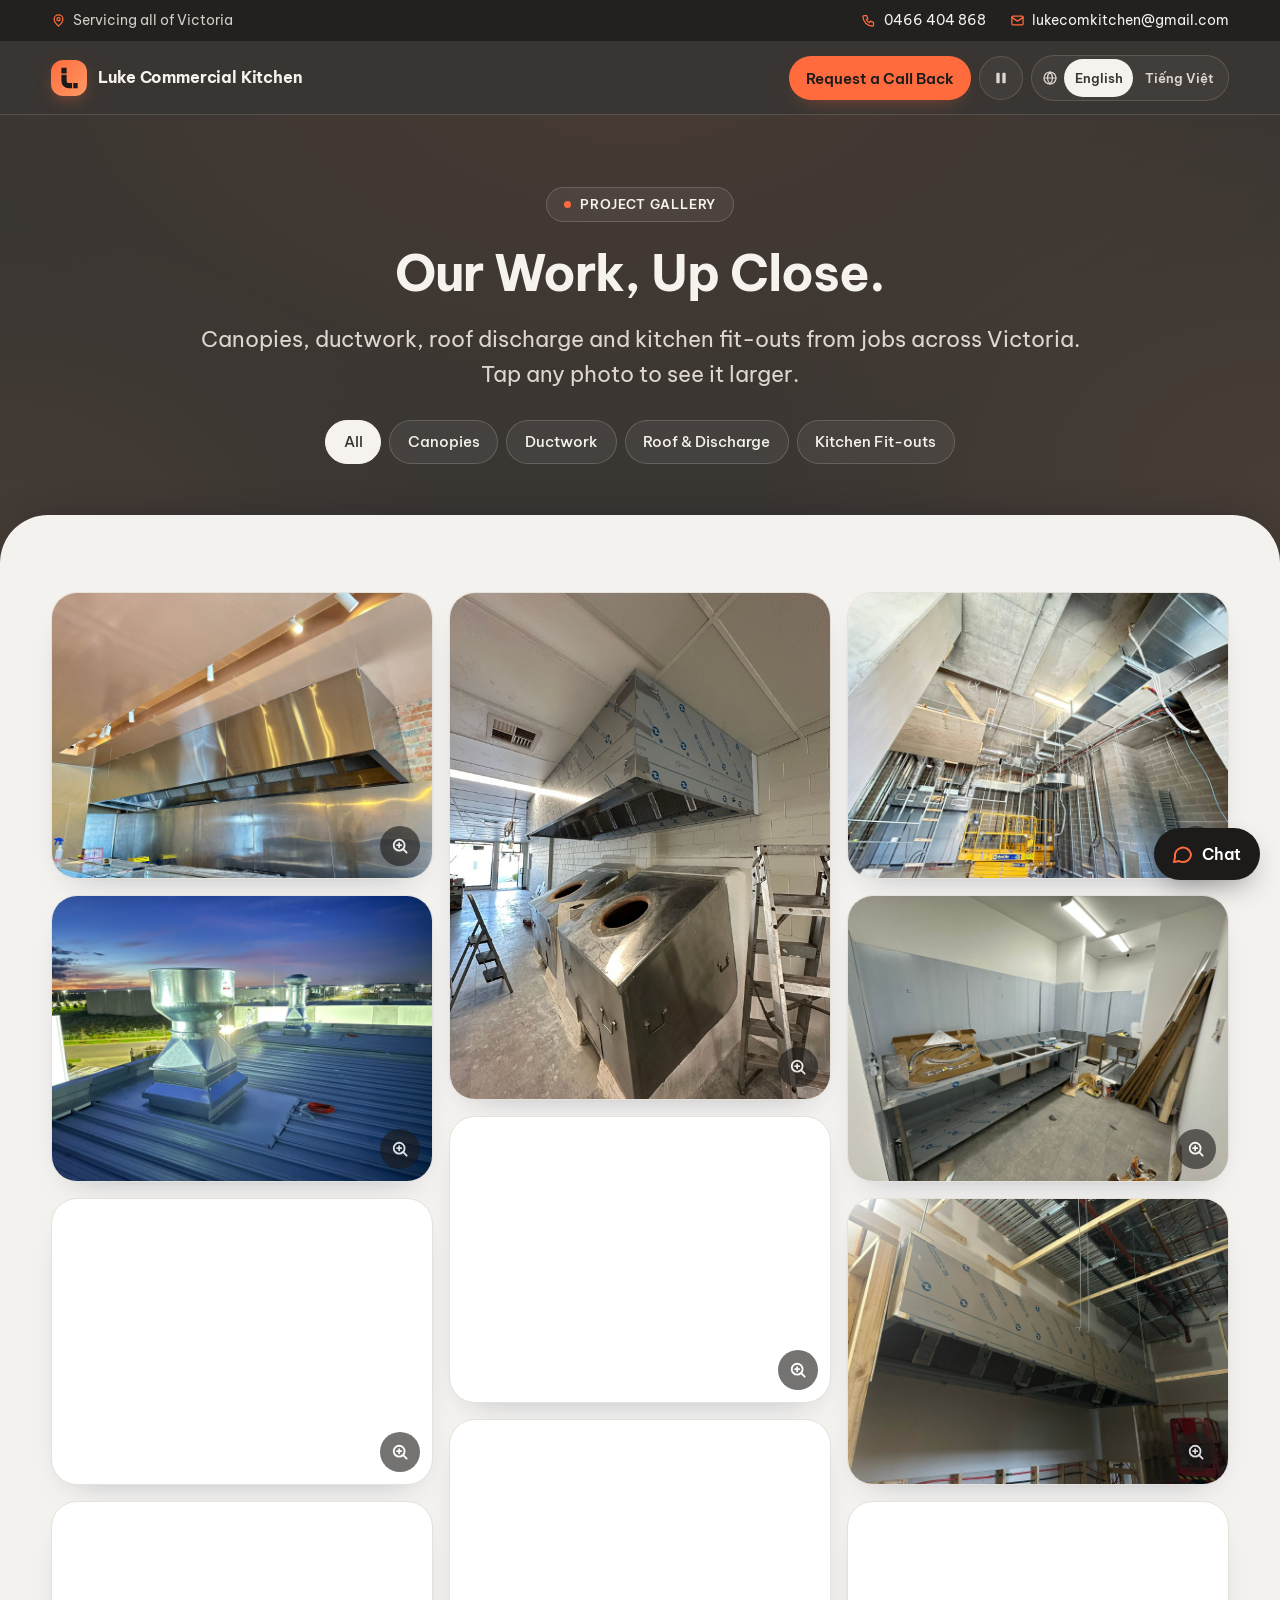
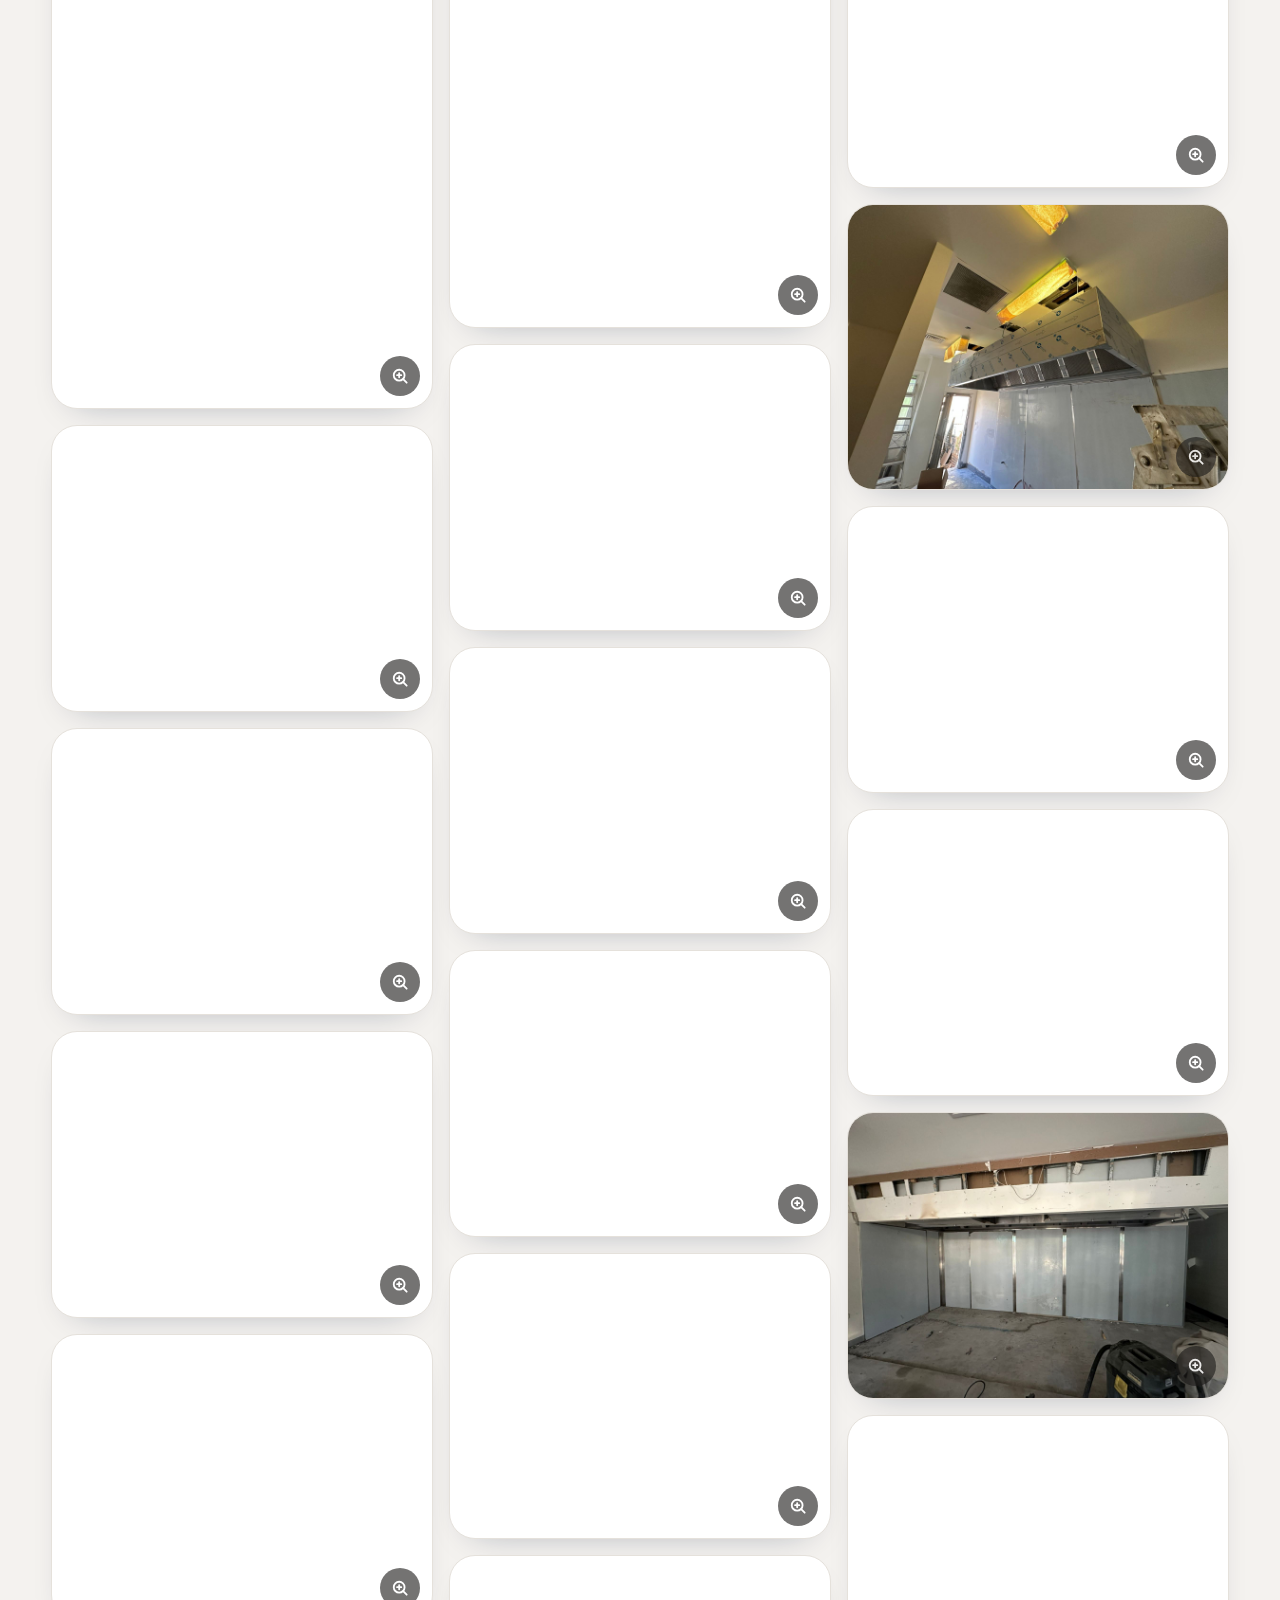
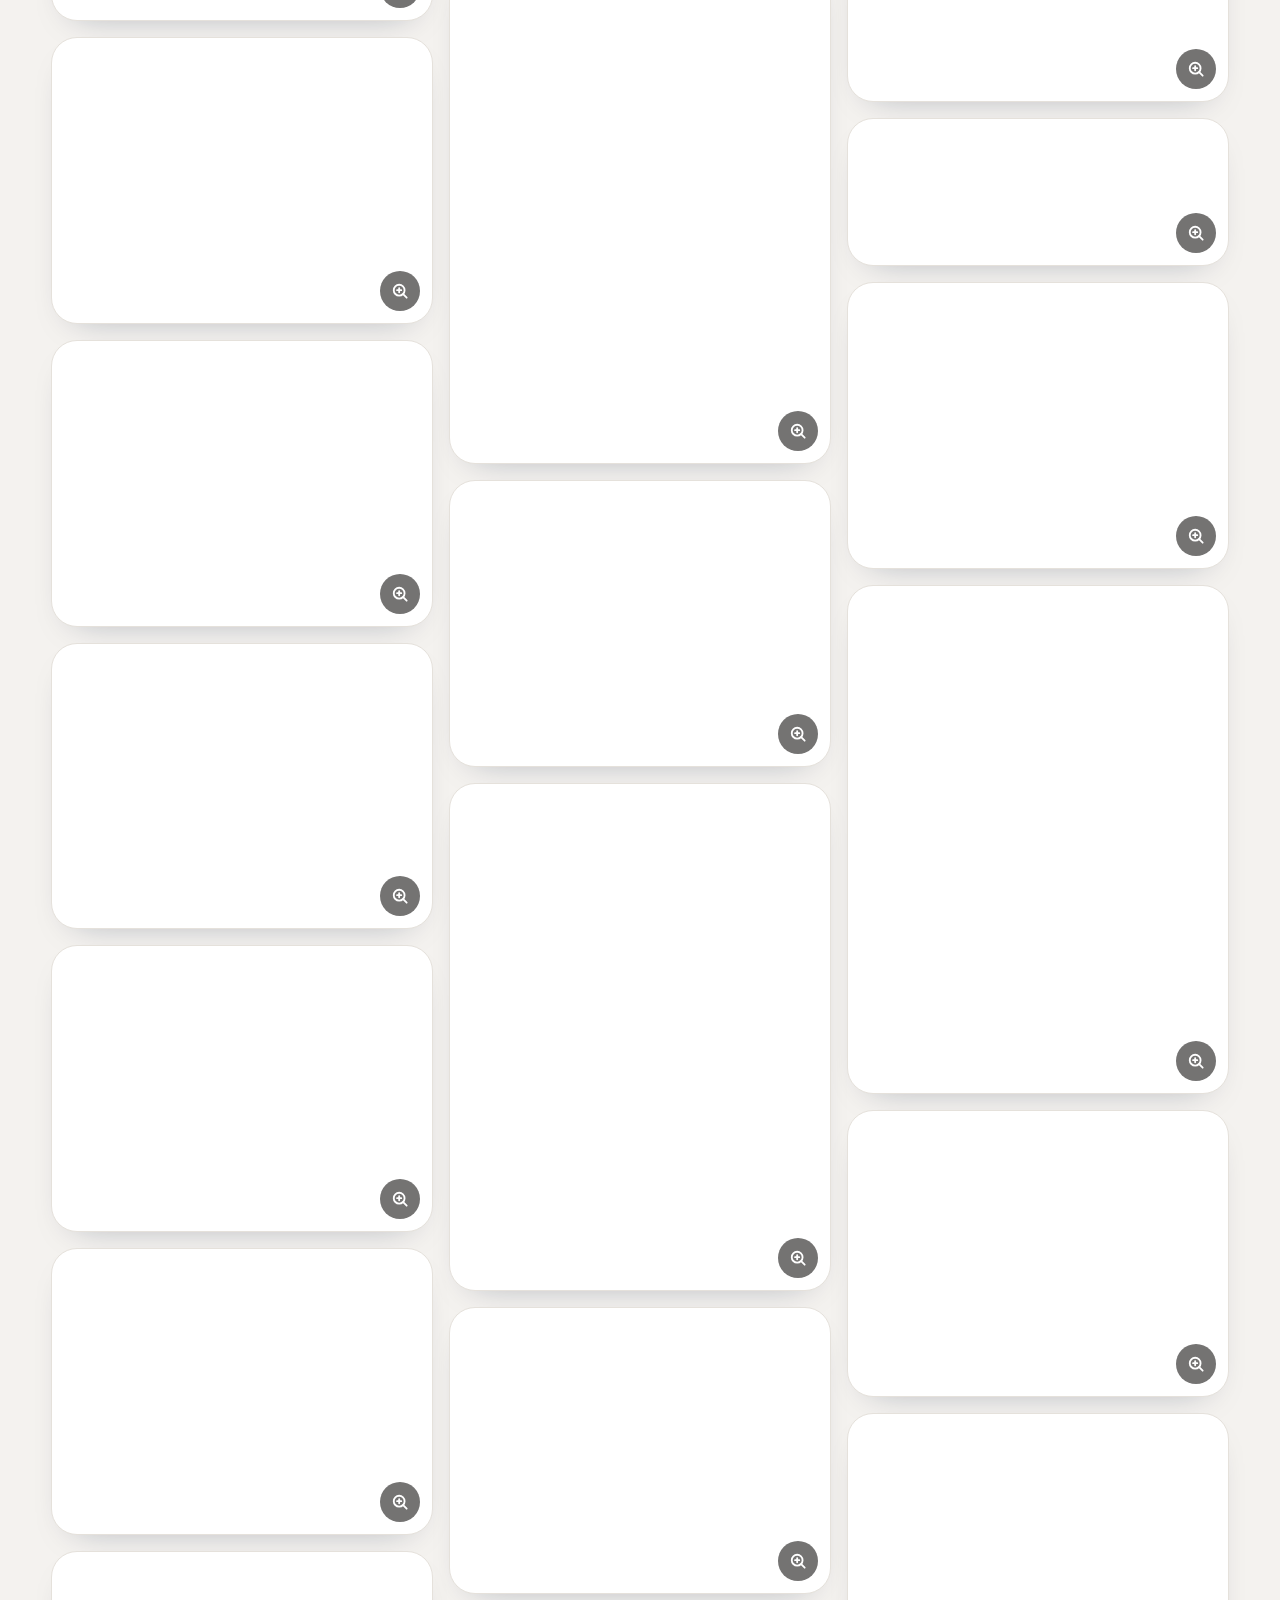
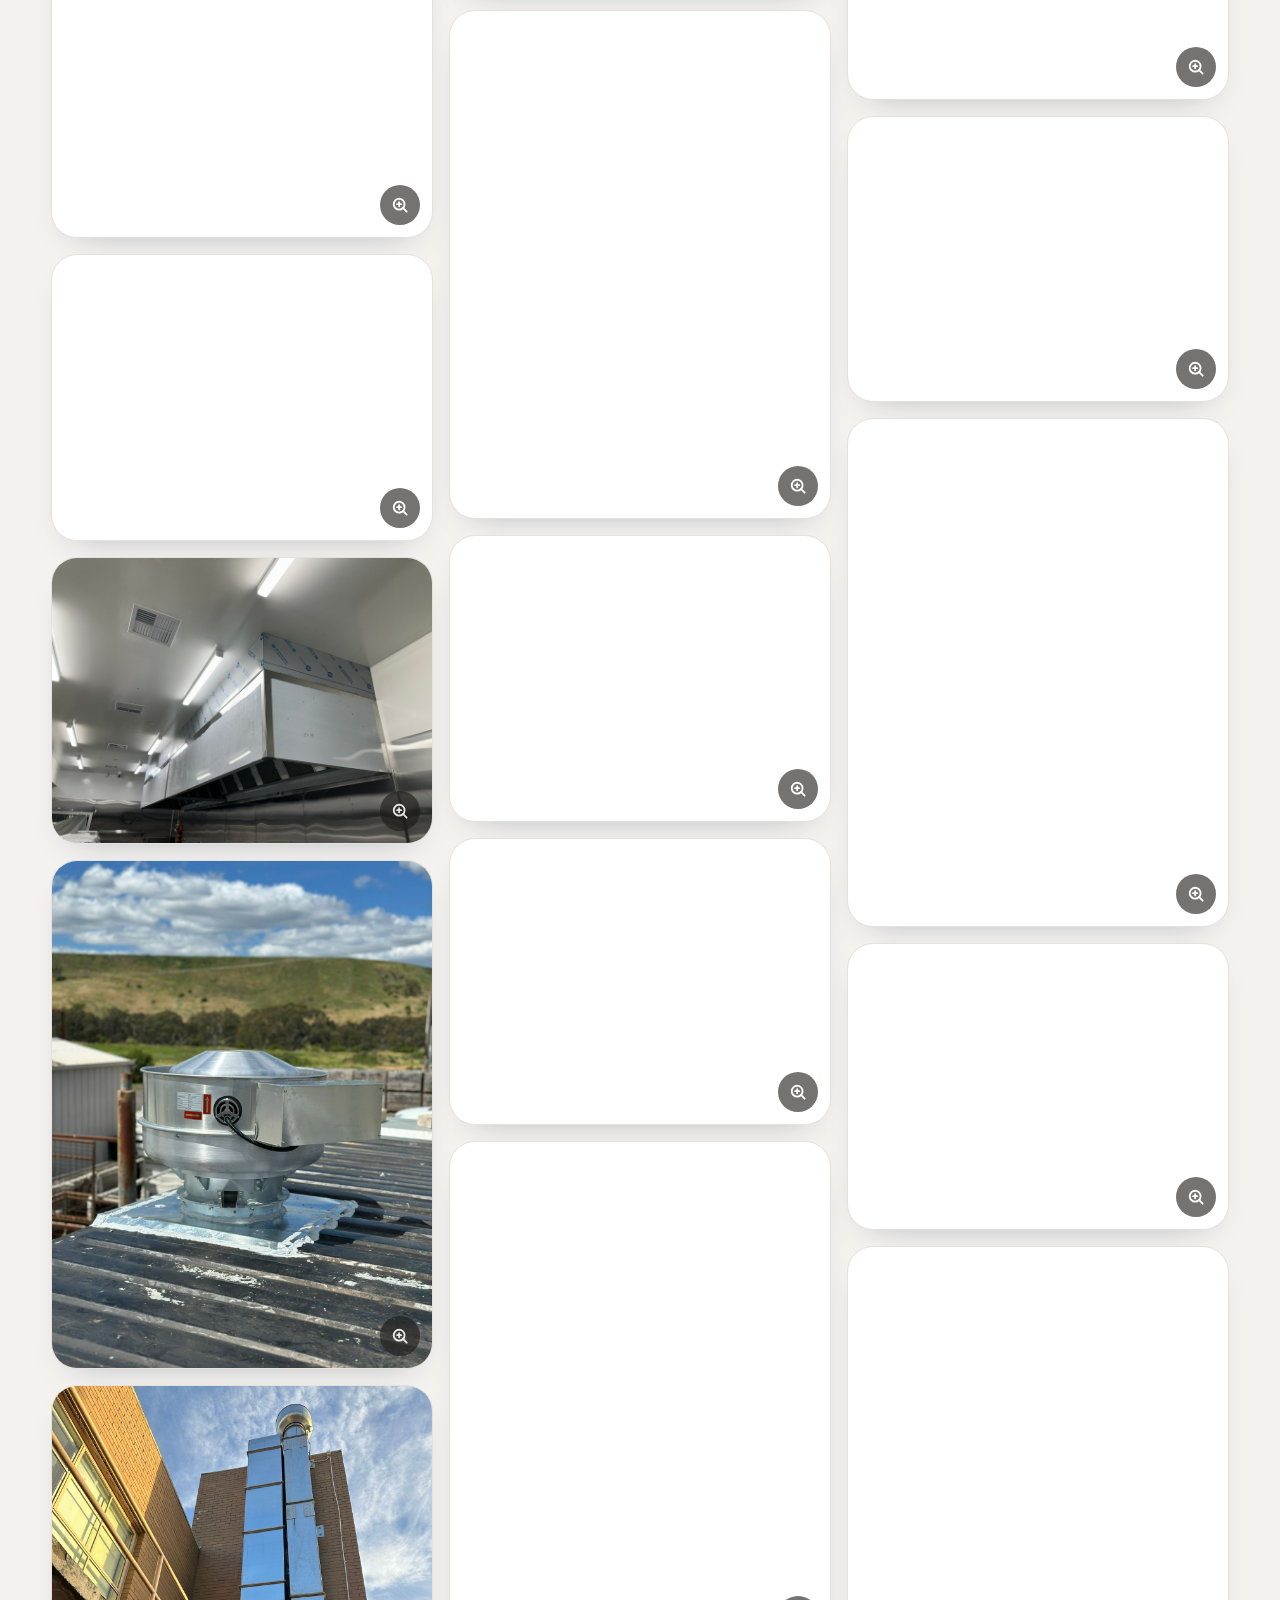
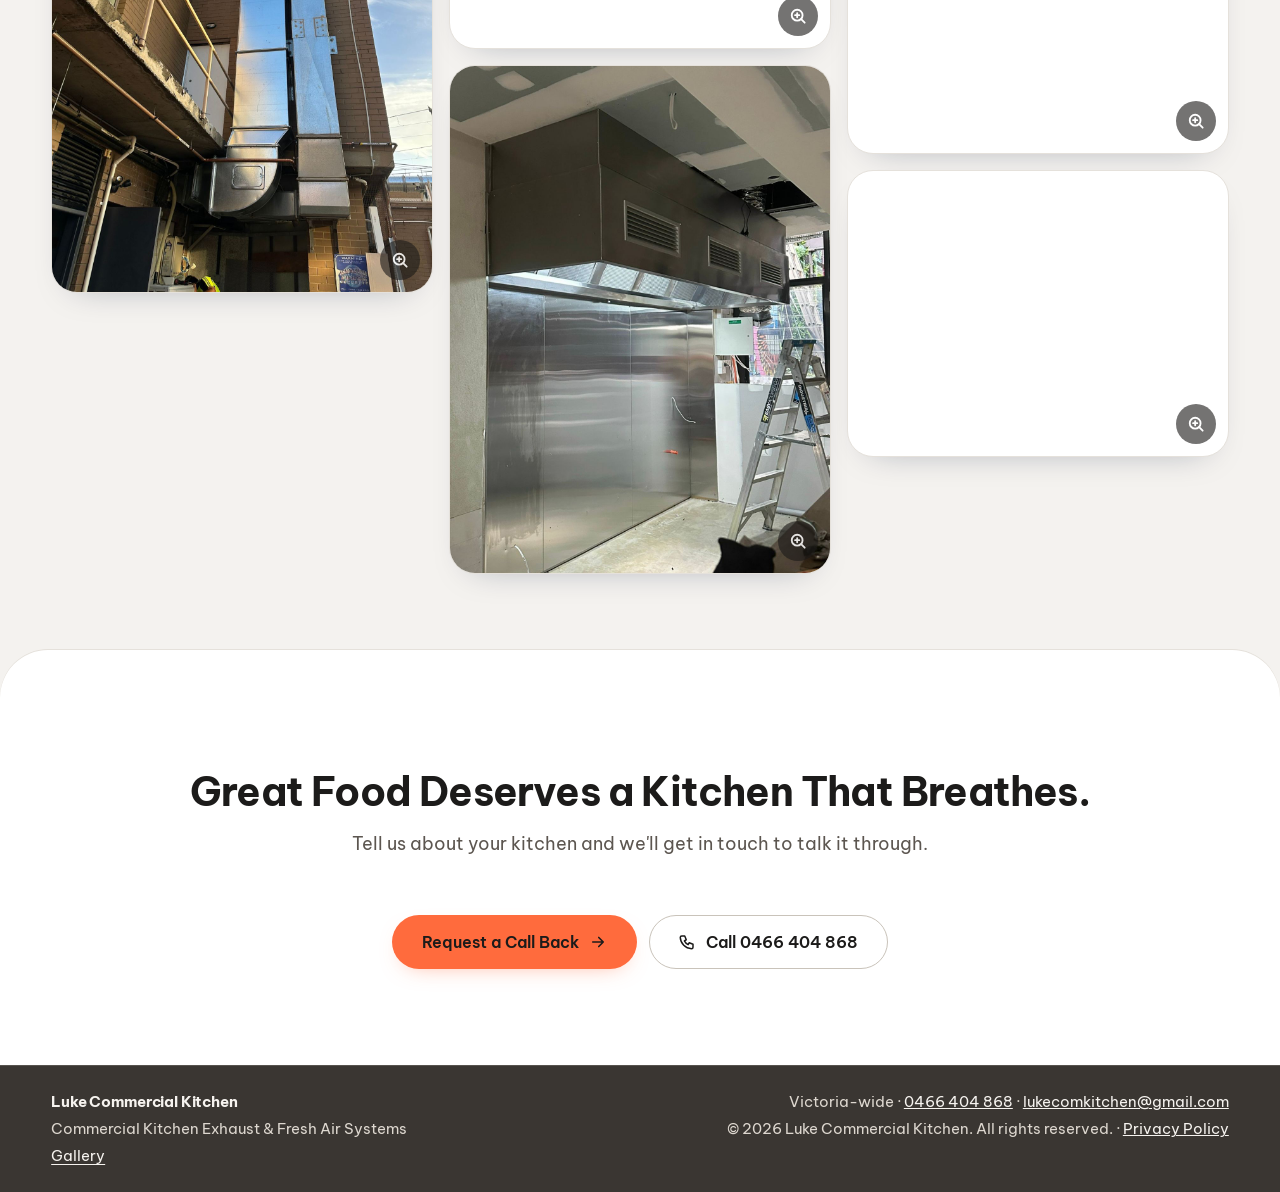
==== commit bbbfcbaa: "Back to the enquiry version of the site, with ads off - Restores the sales layout (forms, chat, call" ====
--- a/gallery/index.html
+++ b/gallery/index.html
@@ -20,7 +20,6 @@
     window.dataLayer = window.dataLayer || [];
     window.gtag = function () { dataLayer.push(arguments); };
     gtag('js', new Date());
-    gtag('config', 'AW-18563134906');
     gtag('config', 'G-7BVN9K5DFZ');
   })();
 </script>
@@ -200,6 +199,6 @@
   </div>
 
 </div>
-<script src="../assets/main.js?v=2824a88b53" defer></script>
+<script src="../assets/main.js?v=0a23beeb79" defer></script>
 </body>
 </html>
